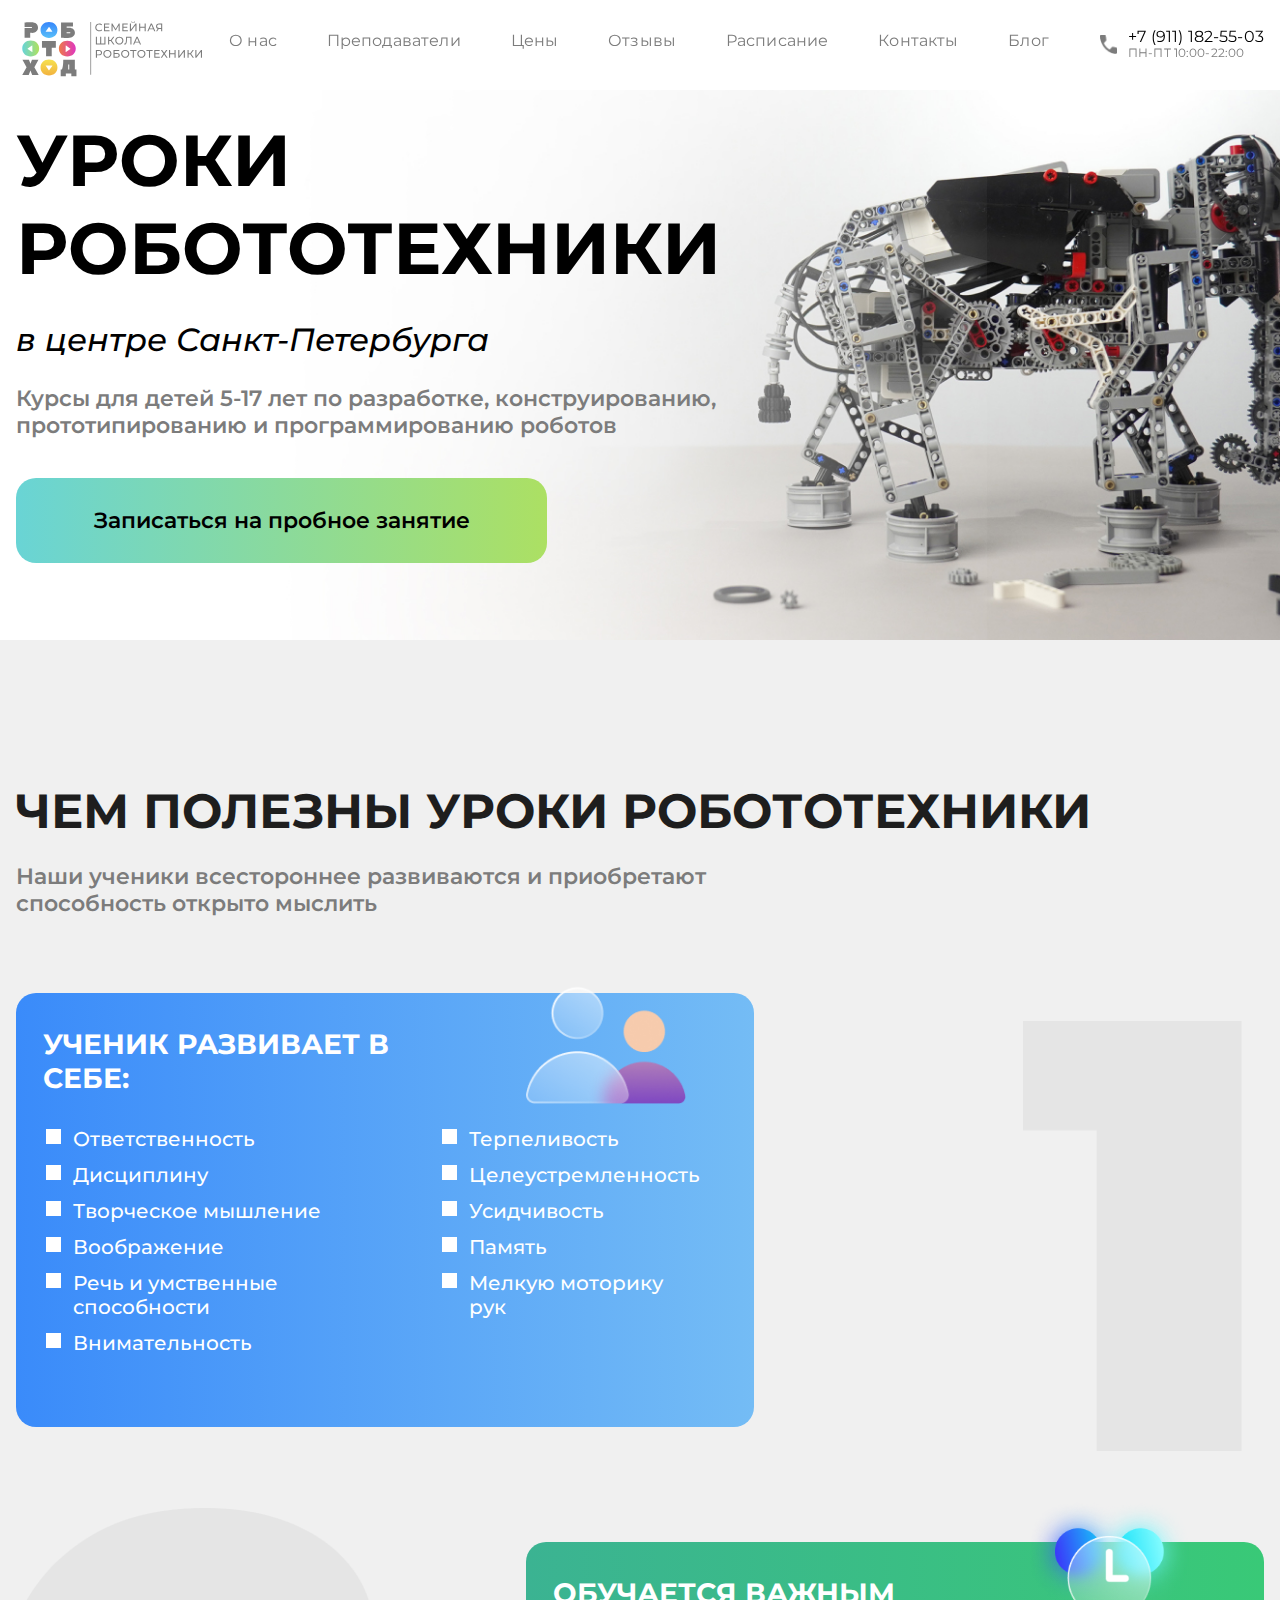
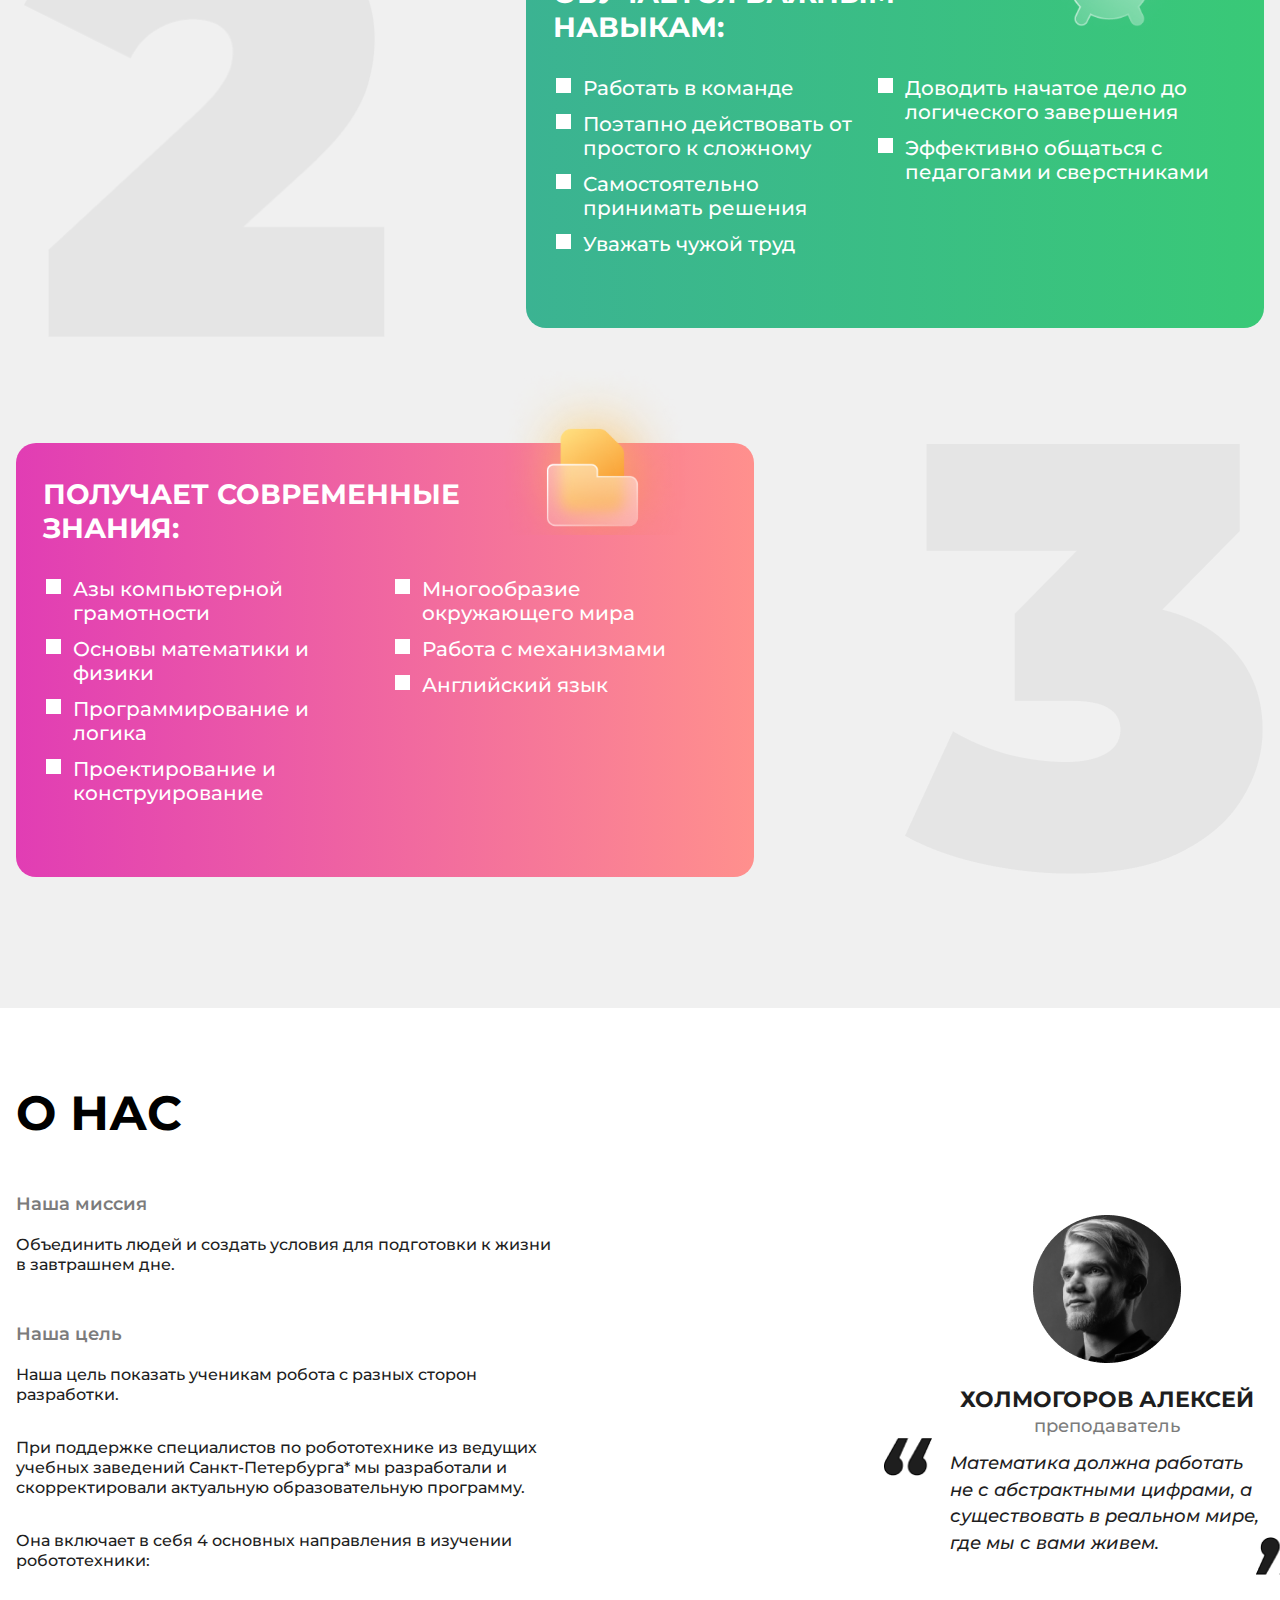
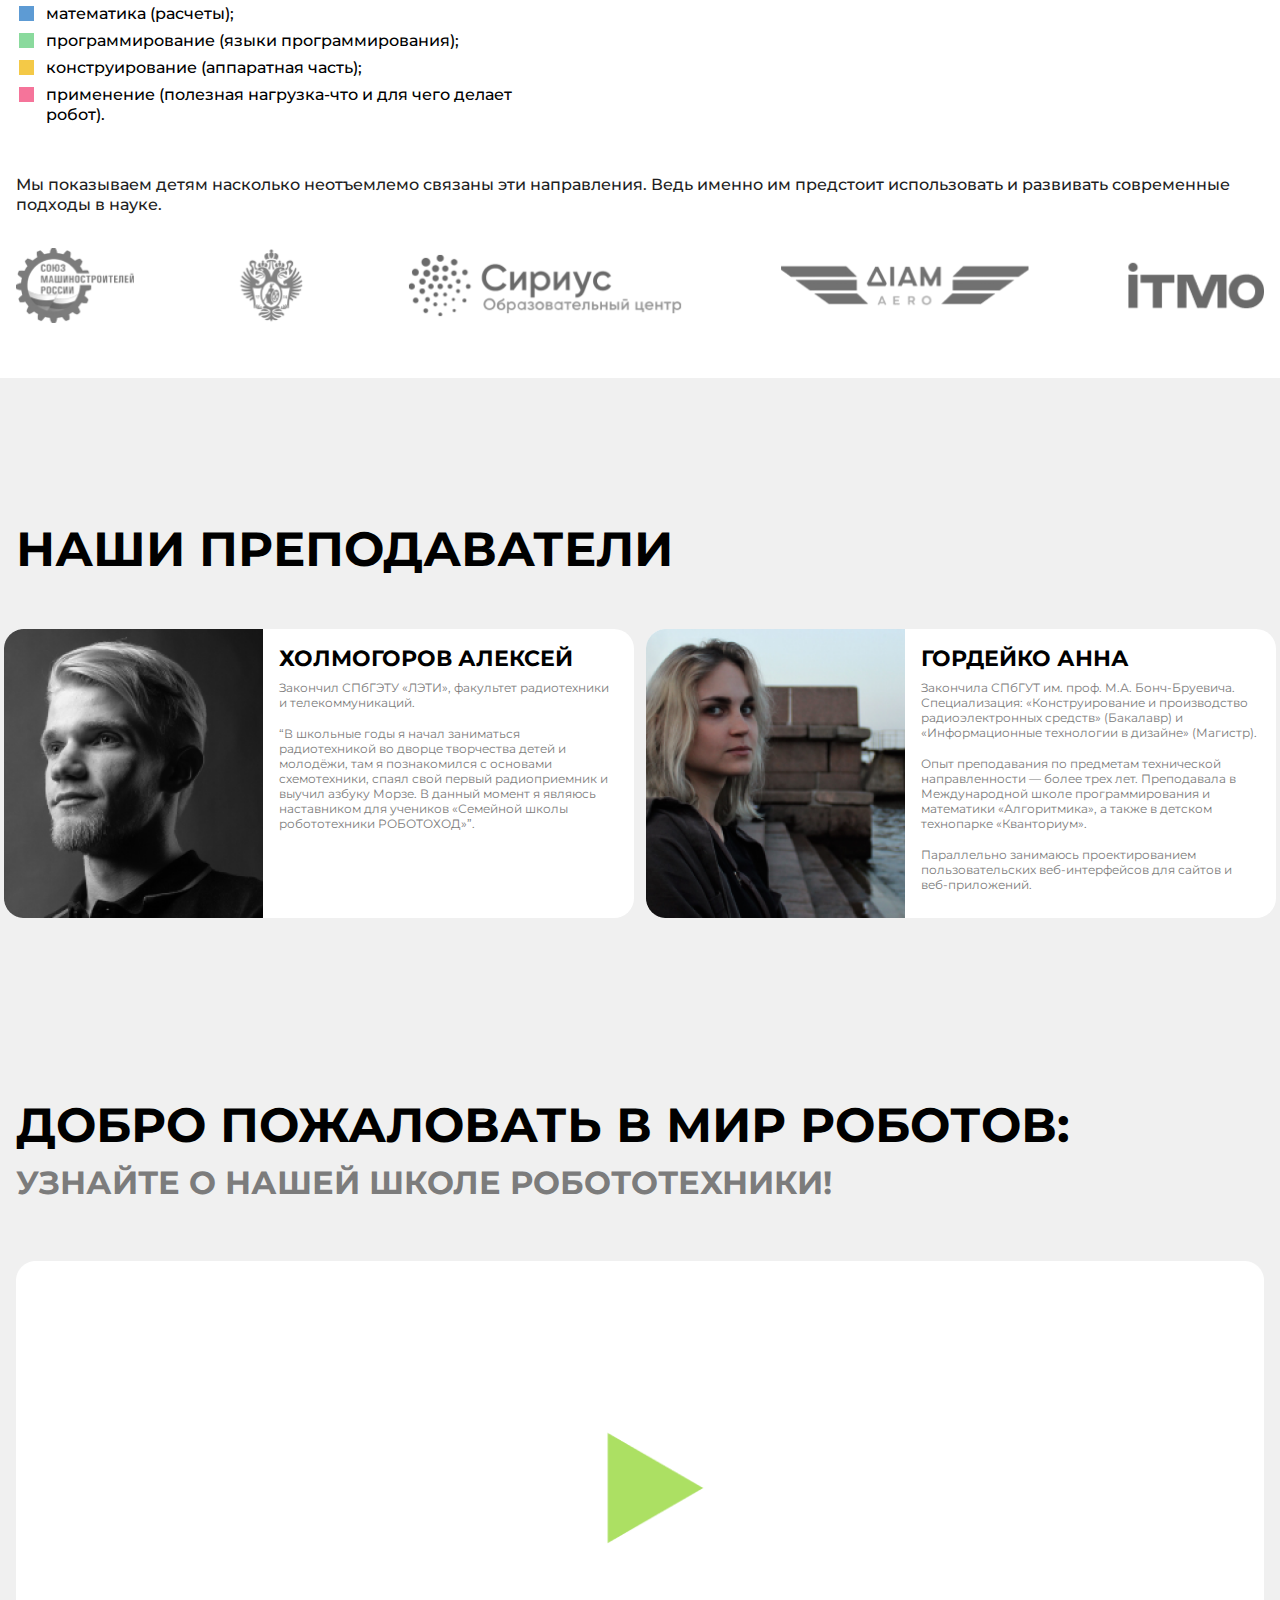
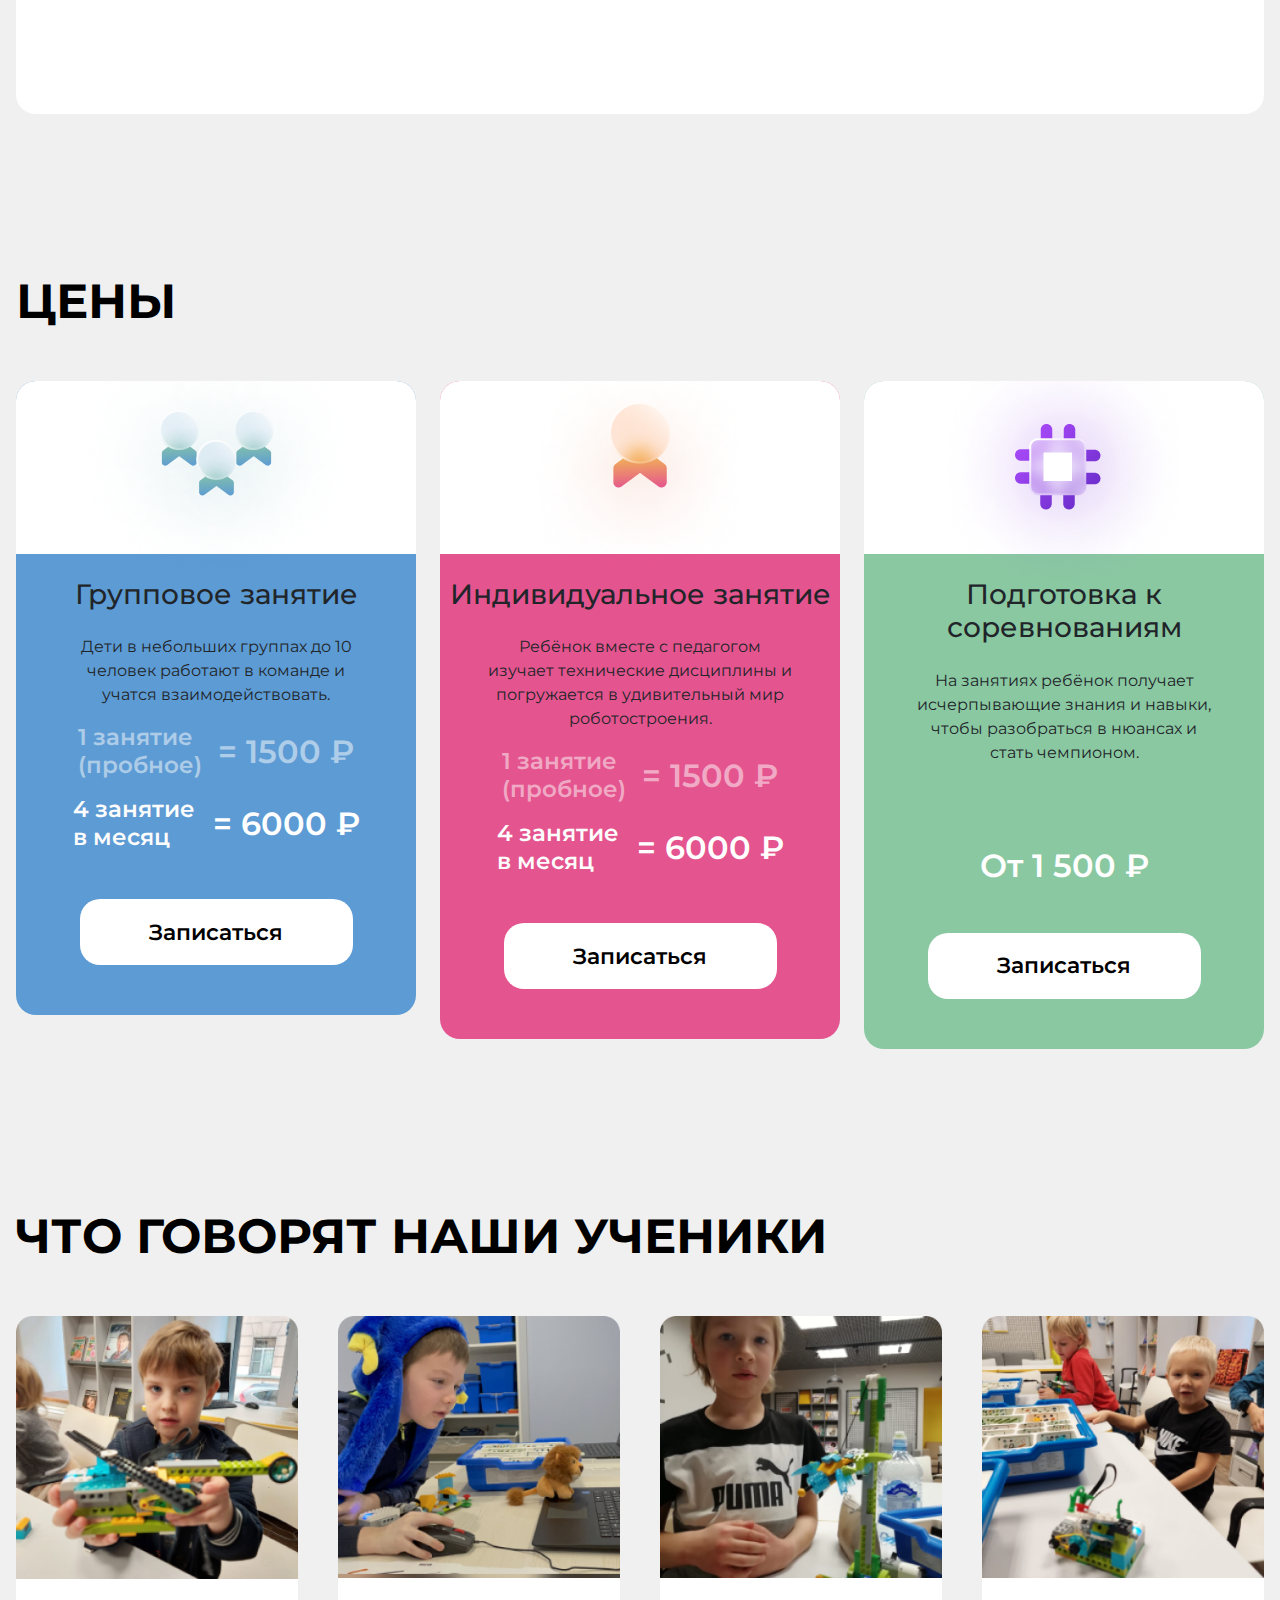
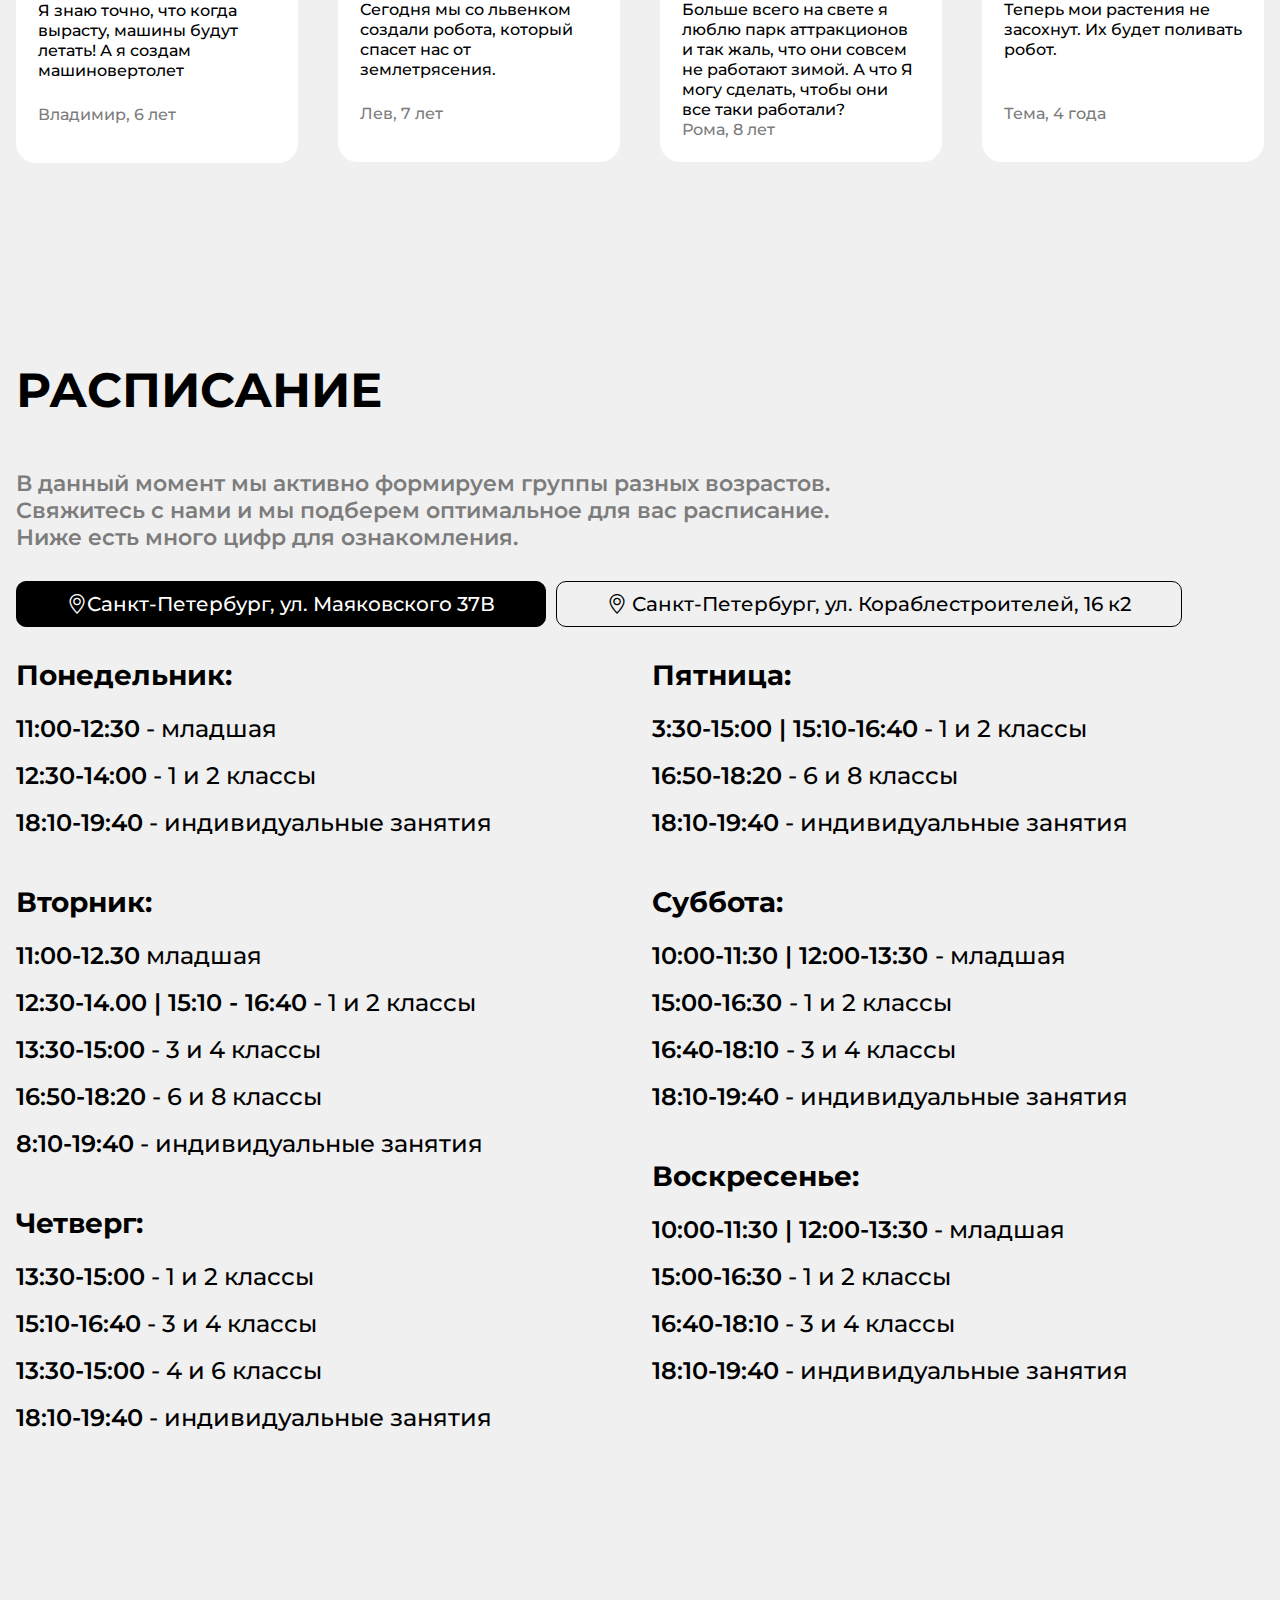
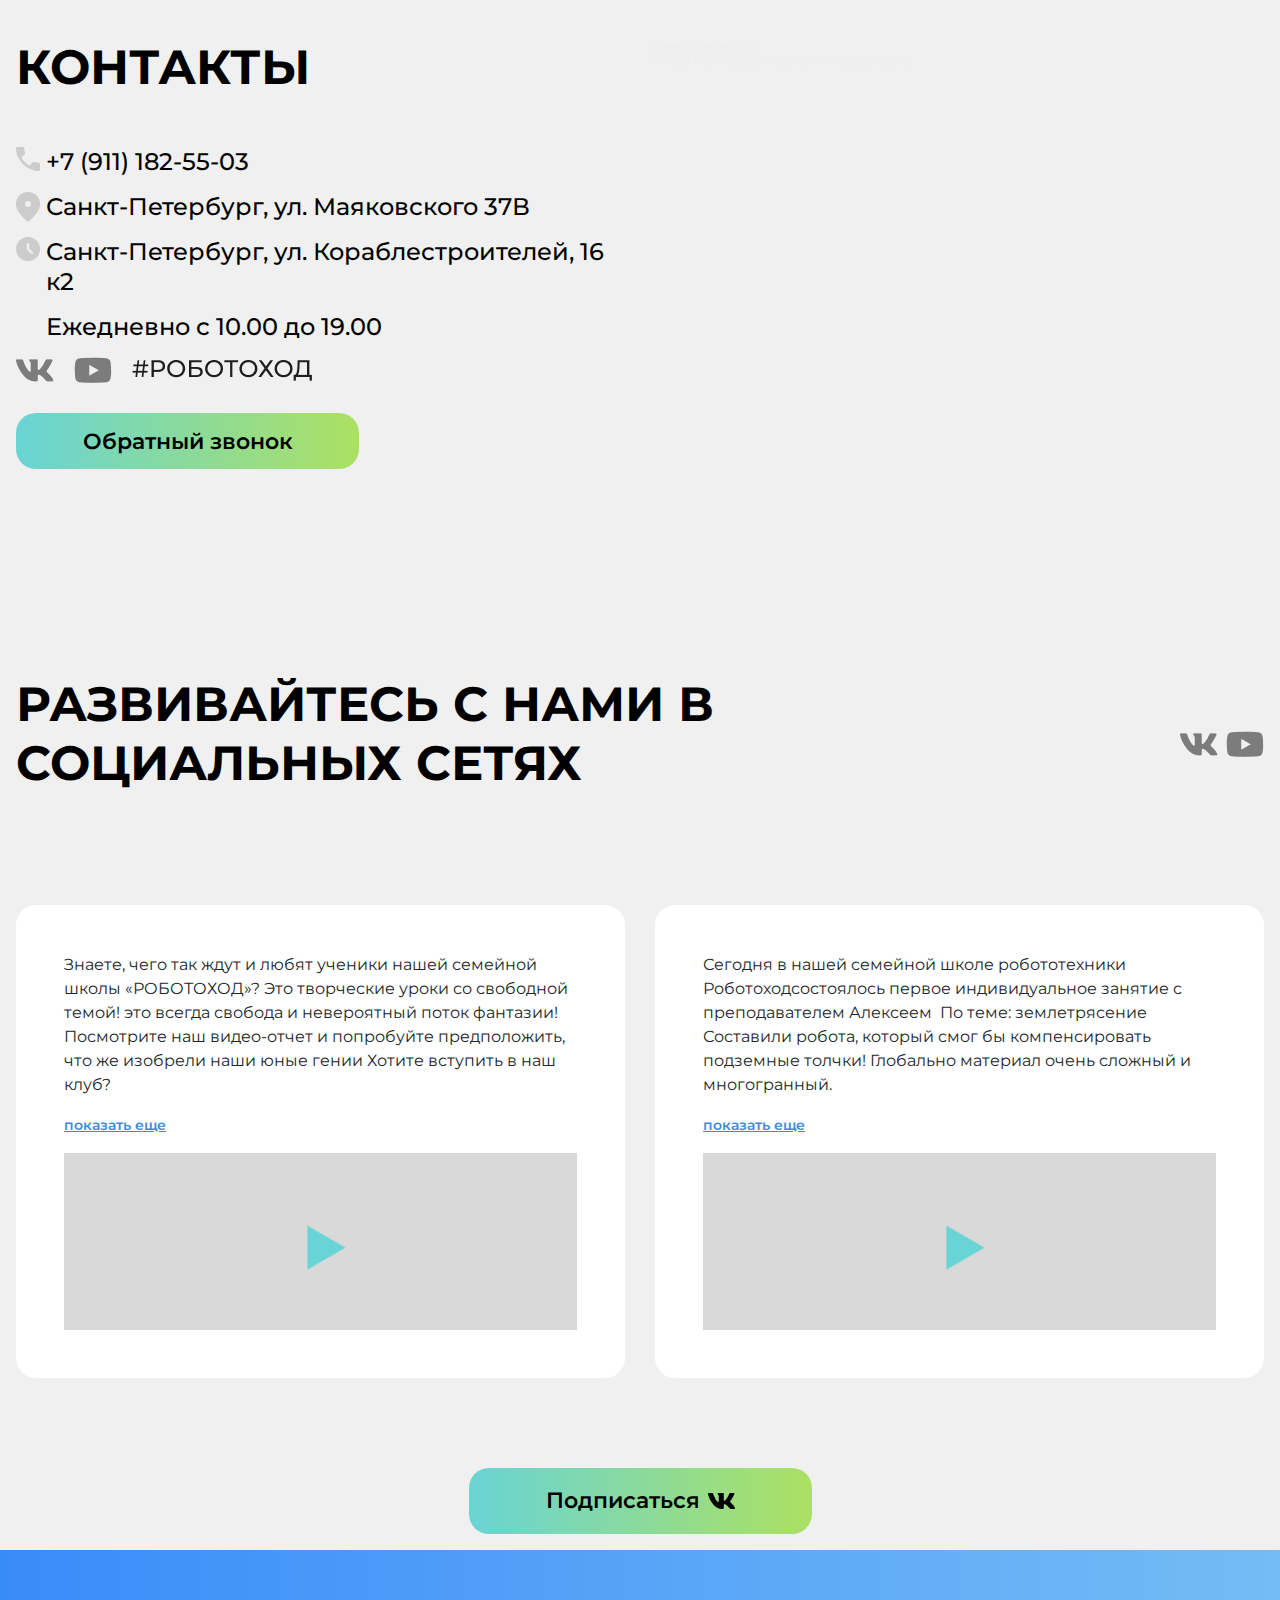
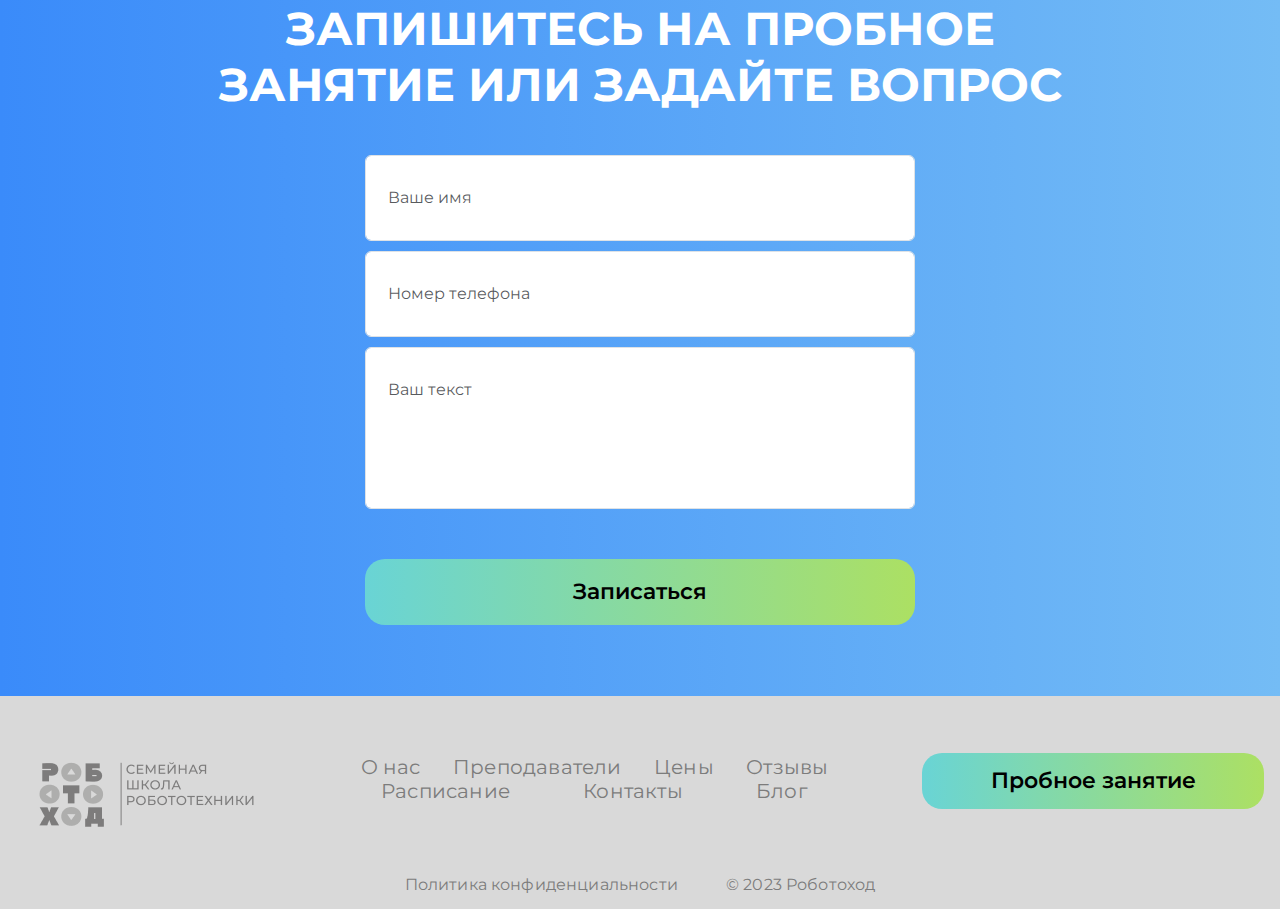
==== index.html @ 743957b8 "123" ====
<!DOCTYPE html>
<html lang="ru">
<head>
    <meta charset="UTF-8">
    <meta http-equiv="X-UA-Compatible" content="IE=edge">
    <meta name="viewport" content="width=device-width, initial-scale=1.0">
    <title>Робоход</title>

    <link rel="preconnect" href="https://fonts.googleapis.com">
    <link rel="preconnect" href="https://fonts.gstatic.com" crossorigin>
    <link href="https://fonts.googleapis.com/css2?family=Montserrat:ital,wght@0,400;0,500;0,600;0,700;1,300;1,500&display=swap" rel="stylesheet">   
    <link rel="stylesheet" href="https://cdn.jsdelivr.net/npm/bootstrap-icons@1.10.3/font/bootstrap-icons.css">
    <link rel="stylesheet"  href="https://cdn.jsdelivr.net/npm/bootstrap@5.3.0-alpha1/dist/css/bootstrap.min.css"/>
    <link rel="stylesheet"  href="https://cdn.jsdelivr.net/npm/swiper@8/swiper-bundle.min.css"/>

    <link rel="stylesheet" href="css/um-icon-style.css">
    <link rel="stylesheet" href="main.css">
</head>
<body>
    
    <header class="header">
        <div class="container d-flex justify-content-between align-items-center">
            <a href="index.html" class="hero__header-logo bg-cirgle">
                <img class="w-100" src="./images/logo-main.svg" alt="">
            </a>
            <div class="menu">
                <button  type="button" class="menu__btn-close" >
                    <i class="icon-close"></i>
                </button>   
                <ul class="menu__list">
                    <li class="menu__item"><a class="menu__link btn-hover" href="#section1">О нас</a></li>
                    <li class="menu__item"><a class="menu__link btn-hover" href="#section2">Преподаватели</a></li>
                    <li class="menu__item"><a class="menu__link btn-hover" href="#section3">Цены</a></li>
                    <li class="menu__item"><a class="menu__link btn-hover" href="#section4">Отзывы</a></li>
                    <li class="menu__item"><a class="menu__link btn-hover" href="#section5">Расписание</a></li>
                    <li class="menu__item"><a class="menu__link btn-hover" href="#section6">Контакты</a></li>
                    <li class="menu__item"><a class="menu__link btn-hover" href="blog.html">Блог</a></li>
                </ul>
                <div class="menu__adrees">
                    <a href="tel:+79111825503">+7 (911) 182-55-03</a>
                    <div>ПН-ПТ 10:00-22:00</div>
                </div>
            </div>
            <button type="button" class="menu-burger color-green d-flex flex-column justify-content-center align-items-center">
                <span></span>
                <span class="my-1"></span>
                <span></span>
            </button>
            <div class="header__adrees">
                <a href="tel:+79111825503">+7 (911) 182-55-03</a>
                <div>ПН-ПТ 10:00-22:00</div>
            </div>
        </div>
    </header>

   <main>
    <section class="hero" >
        <div class="container">
            <h1 class="hero__title">УРОКИ РОБОТОТЕХНИКИ</h1>
            <div class="hero__text-1">в центре Санкт-Петербурга</div>
            <div class="hero__text-2">Курсы для детей 5-17 лет по разработке, конструированию, прототипированию и программированию роботов</div>
            <button type="button" class="hero__btn btn-hover btn-js">Записаться на пробное занятие</button>
        </div>
    </section>
    
    <section class="advantages" >
        <div class="container">
            <h2 class="advantages__title">Чем полезны уроки робототехники</h2>
            <div class="advantages__text">Наши ученики всестороннее развиваются и приобретают способность открыто мыслить</div>

            <div class="advantages__wrapp">

                <div class="advantages__card">
                    <h3 class="advantages__card-title">УЧЕНИК развивает в себе:</h3>
                    <div class="advantages__card-wrap">
                        <ul class="advantages__card-list">
                            <li class="advantages__card-item">Ответственность</li>
                            <li class="advantages__card-item">Дисциплину</li>
                            <li class="advantages__card-item">Творческое мышление</li>
                            <li class="advantages__card-item">Воображение</li>
                            <li class="advantages__card-item">Речь и умственные способности</li>
                            <li class="advantages__card-item">Внимательность</li>
                        </ul>
                        <ul class="advantages__card-wrap-1">        
                            <li class="advantages__card-item">Терпеливость</li>
                            <li class="advantages__card-item">Целеустремленность</li>
                            <li class="advantages__card-item">Усидчивость</li>
                            <li class="advantages__card-item">Память</li>
                            <li class="advantages__card-item">Мелкую моторику рук</li>
                        </ul>
                    </div>
                </div>

                <div class="advantages__card">
                    <h3 class="advantages__card-title">Обучается важным навыкам:</h3>
                    <div class="advantages__card-wrap">
                        <ul class="advantages__card-list number-3">
                            <li class="advantages__card-item">Работать в команде</li>
                            <li class="advantages__card-item">Поэтапно действовать от простого к сложному</li>
                            <li class="advantages__card-item">Самостоятельно принимать решения</li>
                            <li class="advantages__card-item">Уважать чужой труд</li>
                        </ul>    
                        <ul class="advantages__card-wrap-1">
                            <li class="advantages__card-item">Доводить начатое дело до логического завершения</li>
                            <li class="advantages__card-item">Эффективно общаться с педагогами и сверстниками</li>
                        </ul>
                    </div>
                </div>

                <div class="advantages__card">
                    <h3 class="advantages__card-title">Получает современные знания:</h3>
                    <div class="advantages__card-wrap">
                        <ul class="advantages__card-list">
                            <li class="advantages__card-item">Азы компьютерной грамотности</li>
                            <li class="advantages__card-item">Основы математики и физики</li>
                            <li class="advantages__card-item">Программирование и логика</li>
                            <li class="advantages__card-item">Проектирование и конструирование</li>
                        </ul>
                        <ul class="advantages__card-wrap-1">
                            <li class="advantages__card-item">Многообразие окружающего мира</li>
                            <li class="advantages__card-item">Работа с механизмами</li>
                            <li class="advantages__card-item">Английский язык</li>
                        </ul>
                    </div>
                </div>
            </div>
        </div>
    </section>

    <section class="about" id="section1">
        <div class="container">
            <div class="d-lg-flex">
                <div class="about__wrap-1">
                    <h3 class="about__title">О нас</h3>
                    <div class="about__item-title">Наша миссия</div>
                    <div class="about__item-text mb-lg-5">Объединить людей и создать условия для подготовки к жизни в завтрашнем дне.</div>
                    <div class="about__item-title">Наша цель</div>
                    <div class="about__item-text">Наша цель показать ученикам робота с разных сторон разработки.</div>
                    <div class="about__item-text">При поддержке специалистов по робототехнике из ведущих учебных заведений Санкт-Петербурга* мы разработали и скорректировали актуальную образовательную программу.</div>
                    <div class="about__item-text">Она включает в себя 4 основных направления в изучении робототехники:</div>
                    <ul class="about__list">
                        <li class="about__item">математика (расчеты);</li>
                        <li class="about__item">программирование (языки программирования);</li>
                        <li class="about__item">конструирование (аппаратная часть);</li>
                        <li class="about__item">применение (полезная нагрузка-что и для чего делает робот). </li>
                    </ul>
                </div>
                <div  class="about__wrap-2">
                    <div class="about__wrap-2-img">
                        <img src="./images/img-ticher-aleksei.png" alt="">
                    </div>
                    <div class="about__wrap-2-title">Холмогоров Алексей</div>
                    <div class="about__wrap-2-text-1">преподаватель</div>
                    <div class="about__wrap-2-text-2">Математика должна работать не с абстрактными цифрами, а существовать в реальном мире, где мы с вами живем.</div>
                </div>
            </div>
            <div class="about__item-text">
                Мы показываем детям насколько неотъемлемо связаны эти направления. Ведь именно им предстоит использовать и развивать современные подходы в науке.
            </div>
            <div class="about__img"> 
                <picture>
                    <source srcset="./images/logo-dest.png" media="(min-width: 768px)">
                    <img class="" src="./images/logo.png" alt="фото"/>
                </picture>
            </div>
        </div>
    </section>

    <section class="teachers" id="section2">
        <div class="container">
            <h2 class="teachers__title">Наши преподаватели</h2>
            <div class="teachers__wrap row gy-4 justify-content-center justify-content-lg-between">
                <div class="col-lg-6 d-flex teachers__card p-0">
                    <picture>
                        <source srcset="./images/foto-1-dest.png" media="(min-width: 768px)">
                        <img class="" src="./images/foto-1-mob.png" alt="фото"/>
                    </picture>
                    <div class="px-2 pt-2 px-lg-3 pt-lg-3">
                        <h3 class="teachers__card-title mb-2">Холмогоров Алексей</h3>
                        <div class="teachers__card-text">
                            <p>Закончил СПбГЭТУ «ЛЭТИ», факультет радиотехники и телекоммуникаций.</p> 
                            <p>
                                “В школьные годы я начал заниматься радиотехникой во дворце творчества детей и молодёжи, там я познакомился с основами схемотехники, спаял свой первый радиоприемник и выучил азбуку Морзе. В данный момент я являюсь наставником для учеников «Семейной школы робототехники РОБОТОХОД»”.
                            </p>
                        </div>
                    </div>
                </div>
                <div class="col-lg-6 d-flex teachers__card p-0">
                    <picture>
                        <source srcset="./images/foto-2-dest.png" media="(min-width: 768px)">
                        <img class="" src="./images/foto-2-mob.png" alt="фото"/>
                    </picture>
                    <div class="px-2 pt-2 px-lg-3 pt-lg-3">
                        <h3 class="teachers__card-title mb-2">Гордейко Анна</h3>
                        <div class="teachers__card-text">
                            <p>
                                Закончила СПбГУТ им. проф. М.А. Бонч-Бруевича. Специализация: «Конструирование и производство радиоэлектронных средств» (Бакалавр) и «Информационные технологии в дизайне» (Магистр).
                            </p>
                            <p>
                                Опыт преподавания по предметам технической направленности — более трех лет. Преподавала в Международной школе программирования и математики «Алгоритмика», а также в детском технопарке «Кванториум». 
                            </p>

                            <p>
                                Параллельно занимаюсь проектированием пользовательских веб-интерфейсов для сайтов и веб-приложений.
                            </p>
                        </div>
                    </div>
                </div>
            </div>
        </div>
    </section>

    <section class="robots">
        <div class="container">
            <h2 class="">Добро пожаловать в мир роботов:</h2>
            <div class="robots__text">узнайте о нашей школе робототехники!</div>
            <div class="text-center">
                <img src="./images/video.png" alt="">
            </div>
        </div>
    </section>

    <section class="price" id="section3">
        <div class="container">
            <h2>Цены</h2>
            <div class="accordion accordion-flush" id="accordionFlushExample">
                <div class="accordion-item bg-5D9BD4">
                  <h2 class="accordion-header" id="flush-headingOne">
                    <button class="accordion-button collapsed bg-5D9BD4" type="button" data-bs-toggle="collapse" data-bs-target="#flush-collapseOne" aria-expanded="false" aria-controls="flush-collapseOne">
                        Групповое занятие
                    </button>
                  </h2>
                  <div id="flush-collapseOne" class="accordion-collapse collapse" aria-labelledby="flush-headingOne" data-bs-parent="#accordionFlushExample">
                    <div class="accordion-body">
                        <p>Дети в небольших группах до 10 человек работают в команде и учатся взаимодействовать.</p>

                        <div class="d-flex align-items-center justify-content-center opacity-50 mb-3">
                            <div class="price__elem1">1 занятие (пробное)</div>
                            <div class="price__elem2">= 1000 ₽</div>
                        </div>

                        <div class="d-flex align-items-center justify-content-center mb-5">
                            <div class="price__elem1">4 занятие в месяц</div>
                            <div class="price__elem2">= 3000 ₽</div>
                        </div>

                        <div>
                            <button type="button" class="accordion-item__btn btn-js">Записаться</button>
                        </div>
                    </div>
                  </div>
                </div>
                <div class="accordion-item bg-E4548E">
                  <h2 class="accordion-header" id="flush-headingTwo">
                    <button class="accordion-button collapsed bg-E4548E" type="button" data-bs-toggle="collapse" data-bs-target="#flush-collapseTwo" aria-expanded="false" aria-controls="flush-collapseTwo">
                        Индивидуальное занятие
                    </button>
                  </h2>
                  <div id="flush-collapseTwo" class="accordion-collapse collapse" aria-labelledby="flush-headingTwo" data-bs-parent="#accordionFlushExample">
                    <div class="accordion-body">
                        <p>Ребёнок вместе с педагогом изучает технические дисциплины и погружается в удивительный мир роботостроения.</p>

                        <div class="d-flex align-items-center justify-content-center opacity-50 mb-3">
                            <div class="price__elem1">1 занятие (пробное)</div>
                            <div class="price__elem2">= 1500 ₽</div>
                        </div>

                        <div class="d-flex align-items-center justify-content-center mb-5">
                            <div class="price__elem1">4 занятие в месяц</div>
                            <div class="price__elem2">= 6000 ₽</div>
                        </div>

                        <div>
                            <button type="button" class="accordion-item__btn btn-hover btn-js">Записаться</button>
                        </div>
                    </div>
                  </div>
                </div>
                <div class="accordion-item bg-8AC8A2">
                  <h2 class="accordion-header" id="flush-headingThree">
                    <button class="accordion-button collapsed bg-8AC8A2" type="button" data-bs-toggle="collapse" data-bs-target="#flush-collapseThree" aria-expanded="false" aria-controls="flush-collapseThree">
                        Подготовка к соревнованиям
                    </button>
                  </h2>
                  <div id="flush-collapseThree" class="accordion-collapse collapse" aria-labelledby="flush-headingThree" data-bs-parent="#accordionFlushExample">
                    <div class="accordion-body">
                        <p>На занятиях ребёнок получает исчерпывающие знания и навыки, чтобы разобраться в нюансах и стать чемпионом.</p>

                        <div class="d-flex align-items-center justify-content-center mb-5">
                            <div class="price__elem2">От 1 500 ₽</div>
                        </div>

                        <div>
                            <button type="button" class="accordion-item__btn btn-hover btn-js">Записаться</button>
                        </div>
                    </div>
                  </div>
                </div>
            </div>
            <div class="price__accordion-dest row">
                <div class="col-4">
                    <div class="bg-5D9BD4 price__card">
                        <div class="price__card-img">
                            <img src="./images/icon-price-3.png" alt="">
                        </div>
                        <h3 class="text-center mt-4 mb-4">Групповое занятие</h3>
                        <p class="text-center px-5">Дети в небольших группах до 10 человек работают в команде и учатся взаимодействовать.</p>

                        <div class="d-flex align-items-center  justify-content-center opacity-50 mb-3">
                            <div class="price__elem1">1 занятие (пробное)</div>
                            <div class="price__elem2">= 1500 ₽</div>
                        </div>

                        <div class="d-flex align-items-center justify-content-center mb-5">
                            <div class="price__elem1">4 занятие в месяц</div>
                            <div class="price__elem2">= 6000 ₽</div>
                        </div>

                        <div>
                            <button type="button" class="accordion-item__btn btn-hover btn-js">Записаться</button>
                        </div>
                    </div>
                </div>

                <div class="col-4">
                    <div class="bg-E4548E price__card">
                        <div class="price__card-img">
                            <img src="./images/icon-price-1.png" alt="">
                        </div>
                        <h3 class="text-center mt-4 mb-4">Индивидуальное занятие</h3>
                        <p class="text-center px-5">Ребёнок вместе с педагогом изучает технические дисциплины и погружается в удивительный мир роботостроения.</p>

                        <div class="d-flex align-items-center  justify-content-center opacity-50 mb-3">
                            <div class="price__elem1">1 занятие (пробное)</div>
                            <div class="price__elem2">= 1500 ₽</div>
                        </div>

                        <div class="d-flex align-items-center justify-content-center mb-5">
                            <div class="price__elem1">4 занятие в месяц</div>
                            <div class="price__elem2">= 6000 ₽</div>
                        </div>

                        <div>
                            <button type="button" class="accordion-item__btn btn-hover btn-js">Записаться</button>
                        </div>
                    </div>
                </div>

                <div class="col-4">
                    <div class="bg-8AC8A2 price__card">
                        <div class="price__card-img">
                            <img src="./images/icon-price-2.png" alt="">
                        </div>
                        <h3 class="text-center mt-4 mb-4">Подготовка к соревнованиям</h3>
                        <p class="text-center px-5">На занятиях ребёнок получает исчерпывающие знания и навыки, чтобы разобраться в нюансах и стать чемпионом.</p>

                        <div class="d-flex align-items-center justify-content-center mb-5 mt-81">
                            <div class="price__elem2">От 1 500 ₽</div>
                        </div>

                        <div>
                            <button type="button" class="accordion-item__btn btn-hover btn-js">Записаться</button>
                        </div>
                    </div>
                </div>
            </div>
        </div>
    </section>

    <section class="reviews" id="section4">
        <div class="container">
            <h2>Что говорят наши ученики</h2>
            <div class="reviews__slider swiper">
                <div class="swiper-wrapper">

                    <div class="swiper-slide">
                        <div class="reviews__item">
                            <div class="">
                                <div>
                                    <img src="./images/reviews-1.png" alt="">
                                </div>
                                <div class="reviews__item-wrap">
                                    <h3 class="card__text-1 text-start">Я знаю точно, что когда вырасту, машины будут летать! А я создам машиновертолет</h3>
                                    <p class="card__text-2">Владимир, 6 лет</p>
                                </div>
                            </div>
                        </div>
                    </div>

                    <div class="swiper-slide">
                        <div class="reviews__item">
                            <div class="">
                                <div>
                                    <img src="./images/reviews-2.png" alt="">
                                </div>
                                <div class="reviews__item-wrap">
                                    <h3 class="card__text-1 text-start">Сегодня мы со львенком создали робота, который спасет нас от землетрясения.</h3>
                                    <p class="card__text-2">Лев, 7 лет</p>
                                </div>
                            </div>
                        </div>
                    </div>
                    <div class="swiper-slide">
                        <div class="reviews__item">
                            <div class="">
                                <div>
                                    <img src="./images/reviews-3.png" alt="">
                                </div>
                                <div class="reviews__item-wrap">
                                    <h3 class="card__text-1 text-start">Больше всего на свете я люблю парк аттракционов и так жаль, что они совсем не работают зимой. А что Я могу сделать, чтобы они все таки работали?</h3>
                                    <p class="card__text-2">Рома, 8 лет</p>
                                </div>
                            </div>
                        </div>
                    </div>
                    <div class="swiper-slide">
                        <div class="reviews__item">
                            <div class="">
                                <div>
                                    <img src="./images/reviews-4.png" alt="">
                                </div>
                                <div class="reviews__item-wrap">
                                    <h3 class="card__text-1 text-start">Теперь мои растения не засохнут. Их будет поливать робот.</h3>
                                    <p class="card__text-2">Тема, 4 года</p>
                                </div>
                            </div>
                        </div>
                    </div>

                </div>
                <div class="swiper-pagination advantages__pagination"></div>
            </div>
        </div>
    </section>

    <section class="schedule" id="section5">
        <div class="container">

            <h2>Расписание</h2>
            <p class="schedule__text">В данный момент мы активно формируем группы разных возрастов. Свяжитесь с нами и мы подберем оптимальное для вас расписание. Ниже есть много цифр для ознакомления.</p>

            <div class="mb-3 schedule__btn-wrapper">
                <button class="schedule__btn schedule__btn-1 schedule__btn--active"> <i class="bi bi-geo-alt"></i>Санкт-Петербург, ул. Маяковского 37В</button>
                <button class="schedule__btn schedule__btn-2 "> <i class="bi bi-geo-alt"></i> Санкт-Петербург, ул. Кораблестроителей, 16 к2</button>
            </div>

            <div class="row schedule__block schedule__block-1">
                <div class="col-md-6">
                    <ul class="schedule__list mb-md-5">
                        <li class="schedule__item-title">Понедельник:</li>
                        <li class="schedule__item-text"><span>11:00-12:30</span> - младшая </li>
                        <li class="schedule__item-text"><span>12:30-14:00</span> - 1 и 2 классы </li>
                        <li class="schedule__item-text"><span>18:10-19:40</span> - индивидуальные занятия </li>
                    </ul>
                    <ul class="schedule__list  mb-md-5">
                        <li class="schedule__item-title">Вторник:</li>
                        <li class="schedule__item-text"><span>11:00-12.30</span> младшая</li>
                        <li class="schedule__item-text"><span>12:30-14.00 | 15:10 - 16:40</span> - 1 и 2 классы</li>
                        <li class="schedule__item-text"><span>13:30-15:00</span> - 3 и 4 классы</li>
                        <li class="schedule__item-text"><span>16:50-18:20</span> - 6 и 8 классы</li>
                        <li class="schedule__item-text"><span>8:10-19:40</span> - индивидуальные занятия</li>
                    </ul>
                    <ul class="schedule__list  mb-md-5">
                        <li class="schedule__item-title">Четверг:</li>
                        <li class="schedule__item-text"><span>13:30-15:00</span> - 1 и 2 классы</li>
                        <li class="schedule__item-text"><span>15:10-16:40</span> - 3 и 4 классы</li>
                        <li class="schedule__item-text"><span>13:30-15:00</span> - 4 и 6 классы</li>
                        <li class="schedule__item-text"><span>18:10-19:40</span> - индивидуальные занятия</li>
                    </ul>
                </div>
                <div class="col-md-6">
                    <ul class="schedule__list mb-md-5">
                        <li class="schedule__item-title">Пятница:</li>
                        <li class="schedule__item-text"><span>3:30-15:00 | 15:10-16:40</span> - 1 и 2 классы </li>
                        <li class="schedule__item-text"><span>16:50-18:20</span> - 6 и 8 классы </li>
                        <li class="schedule__item-text"><span>18:10-19:40</span> - индивидуальные занятия </li>
                    </ul>
                    <ul class="schedule__list  mb-md-5">
                        <li class="schedule__item-title">Суббота:</li>
                        <li class="schedule__item-text"><span>10:00-11:30 | 12:00-13:30 </span> - младшая</li>
                        <li class="schedule__item-text"><span>15:00-16:30 </span>  - 1 и 2 классы</li>
                        <li class="schedule__item-text"><span>16:40-18:10  </span>  - 3 и 4 классы</li>
                        <li class="schedule__item-text"><span>18:10-19:40</span>  - индивидуальные занятия</li>
                    </ul>
                    <ul class="schedule__list  mb-md-5">
                        <li class="schedule__item-title">Воскресенье:</li>
                        <li class="schedule__item-text"><span>10:00-11:30 | 12:00-13:30</span> - младшая</li>
                        <li class="schedule__item-text"><span>15:00-16:30</span> - 1 и 2 классы</li>
                        <li class="schedule__item-text"><span>16:40-18:10</span> - 3 и 4 классы</li>
                        <li class="schedule__item-text"><span>18:10-19:40</span> - индивидуальные занятия</li>
                    </ul>
                </div>
            </div>

            <div class="row schedule__block schedule__block-2 d-none">
                <div class="col-md-6">
                    <ul class="schedule__list mb-md-5">
                        <li class="schedule__item-title">Понедельник:</li>
                        <li class="schedule__item-text"><span>12:10-13:40 | 13:50-15:20 </span> - 1 и 2 классы </li>
                        <li class="schedule__item-text"><span>15:30-17:00 </span>- 3 и 4 классы </li>
                        <li class="schedule__item-text"><span>18:10-19:40 </span> - индивидуальные занятия </li>
                    </ul>
                    <ul class="schedule__list  mb-md-5">
                        <li class="schedule__item-title">Вторник:</li>
                        <li class="schedule__item-text"><span>12:10-13:40 | 13:50-15:20 </span> - 1 и 2 классы</li>
                        <li class="schedule__item-text"><span>18:00-19:30</span> - 1 и 2 классы</li>
                        <li class="schedule__item-text"><span>15:30-17:00 | 19:40-21:10 </span> - 3 и 4 классы</li>
                        <li class="schedule__item-text"><span>18:10-19:40 </span> - индивидуальные занятия</li>
                    </ul>
                    <ul class="schedule__list  mb-md-5">
                        <li class="schedule__item-title">Среда:</li>
                        <li class="schedule__item-text"><span>15:00-16:30 | 18:00-19:30</span> - 1 и 2 классы</li>
                        <li class="schedule__item-text"><span>15:00-16:30 | 19:40-21:10 </span> - 3 и 4 классы</li>
                        <li class="schedule__item-text"><span>15:00-16:30</span> - 6 и 8 классы</li>
                        <li class="schedule__item-text"><span>18:10-19:40</span> - индивидуальные занятия</li>
                    </ul>
                    <ul class="schedule__list  mb-md-5">
                        <li class="schedule__item-title">Четверг:</li>
                        <li class="schedule__item-text"><span>15:00-16:30</span> - 1 и 2 классы</li>
                        <li class="schedule__item-text"><span>15:00-16:30</span> - 3 и 4 классы</li>
                        <li class="schedule__item-text"><span>15:00-16:30</span> - 6 и 8 классы</li>
                        <li class="schedule__item-text"><span>18:10-19:40</span> - индивидуальные занятия</li>
                    </ul>
                </div>
                <div class="col-md-6">
                    <ul class="schedule__list mb-md-5">
                        <li class="schedule__item-title">Пятница:</li>
                        <li class="schedule__item-text"><span>17:00-18:00</span>  - младшая/новички</li>
                        <li class="schedule__item-text"><span>15:00-16:30</span> - 1 и 2 классы</li>
                        <li class="schedule__item-text"><span>15:00-16:30 </span> - 3 и 4 классы </li>
                        <li class="schedule__item-text"><span>15:00-16:30 </span> - 6 и 8 классы  </li>
                        <li class="schedule__item-text"><span>18:10-19:40 </span>  - индивидуальные занятия  </li>
                    </ul>
                    <ul class="schedule__list  mb-md-5">
                        <li class="schedule__item-title">Суббота:</li>
                        <li class="schedule__item-text"><span>10:00-11:30 | 12:00-13:30</span> - младшая</li>
                        <li class="schedule__item-text"><span>14:00-15:30</span> - младшая</li>
                        <li class="schedule__item-text"><span>14:00-15:30</span> - 1 и 2 классы</li>
                        <li class="schedule__item-text"><span>16:30-18:00</span> - 3 и 4 классы</li>
                        <li class="schedule__item-text"><span>18:10-19:40</span>  - индивидуальные занятия</li>
                        <li class="schedule__item-text" style="color: #E4548E"><span style="color: #E4548E">16:30-18:00</span> - мастер класс (бесплатный)</li>
                    </ul>
                    <ul class="schedule__list  mb-md-5">
                        <li class="schedule__item-title">Воскресенье:</li>
                        <li class="schedule__item-text"><span>10:00-11:30 | 12:00-13:30</span> - младшая</li>
                        <li class="schedule__item-text"><span>14:00-15:30</span> - 1 и 2 классы</li>
                        <li class="schedule__item-text"><span>16:30-18:00</span> - 3 и 4 классы</li>
                        <li class="schedule__item-text"><span>18:10-19:40</span> - индивидуальные занятия</li>
                    </ul>
                </div>
            </div>

        </div>
    </section>
    
    <section class="contact" id="section6">
        <div class="container">
            <div class="row">
                <div class="col-md-6">
                    <h2>Контакты</h2>
                    <ul class="contact__list-1">
                        <li>
                            <a href="tel:+79111825503">+7 (911) 182-55-03</a>
                        </li>
                        <li>
                            <span>Санкт-Петербург, ул. Маяковского 37В</span>
                        </li>
                        <li>
                            <span>Санкт-Петербург, ул. Кораблестроителей, 16 к2</span>
                        </li>
                        <li>
                            <span>Ежедневно с 10.00 до 19.00</span>
                        </li>
                    </ul>
                    <ul class="contact__list-2">
                        <li>
                            <a href="https://vk.com/robotohod">
                                <img src="./images/vk.png" alt="">
                            </a>
                        </li>
                        <li>
                            <a href="https://www.youtube.com/watch?v=D5Mx4vKE12M&ab_channel=%D0%A1%D0%B5%D0%BC%D0%B5%D0%B9%D0%BD%D0%B0%D1%8F%D0%A8%D0%BA%D0%BE%D0%BB%D0%B0%D0%A0%D0%BE%D0%B1%D0%BE%D1%82%D0%BE%D1%82%D0%B5%D1%85%D0%BD%D0%B8%D0%BA%D0%B8">
                                <img src="./images/youtube.png" alt="">
                                
                            </a>
                        </li>
                        <li>
                            <a href="https://robotohod.com/">   
                                <img src="./images/robo.png" alt="">

                            </a>
                        </li>
                    </ul>
                    <div class="text-center mb-5">
                        <button type="button" class="contact__btn btn-hover btn-hover btn-js">Обратный звонок</button>
                    </div>
                </div>
                <div class="col-md-6">
                    <div style="position:relative;overflow:hidden;"><a href="https://yandex.ru/maps/2/saint-petersburg/?utm_medium=mapframe&utm_source=maps" style="color:#eee;font-size:12px;position:absolute;top:0px;">Санкт‑Петербург</a><a href="https://yandex.ru/maps/2/saint-petersburg/house/ulitsa_mayakovskogo_37v/Z0kYdQJmTUUHQFtjfXV1cHtqbQ==/?ll=30.356400%2C59.941799&utm_medium=mapframe&utm_source=maps&z=17" style="color:#eee;font-size:12px;position:absolute;top:14px;">Улица Маяковского, 37В — Яндекс Карты</a><iframe src="https://yandex.ru/map-widget/v1/?ll=30.356400%2C59.941799&mode=search&ol=geo&ouri=ymapsbm1%3A%2F%2Fgeo%3Fdata%3DCgoxNjIyNDc1MTI5ElTQoNC-0YHRgdC40Y8sINCh0LDQvdC60YIt0J_QtdGC0LXRgNCx0YPRgNCzLCDRg9C70LjRhtCwINCc0LDRj9C60L7QstGB0LrQvtCz0L4sIDM30JIiCg3m2fJBFWjEb0I%2C&z=17" width="100%" height="400" frameborder="1" allowfullscreen="true" style="position:relative;"></iframe></div>
                </div>
            </div>
        </div>
    </section> 
    
    <section class="social" >
        <div class="container">
            <div class="social__header">
                <h2>Развивайтесь с нами в социальных сетях</h2>
                <ul class="social__list">
                    <li class="me-2">
                        <a href="https://vk.com/robotohod">
                            <img src="./images/vk.png" alt="">
                        </a>
                    </li>
                    <li>
                        <a href="https://www.youtube.com/watch?v=D5Mx4vKE12M&ab_channel=%D0%A1%D0%B5%D0%BC%D0%B5%D0%B9%D0%BD%D0%B0%D1%8F%D0%A8%D0%BA%D0%BE%D0%BB%D0%B0%D0%A0%D0%BE%D0%B1%D0%BE%D1%82%D0%BE%D1%82%D0%B5%D1%85%D0%BD%D0%B8%D0%BA%D0%B8">
                            <img src="./images/youtube.png" alt="">
                            
                        </a>
                    </li>
                </ul>
            </div>
            <div class="social__slider swiper">
                <div class="swiper-wrapper">

                    <div class="swiper-slide">
                        <div class="social__item p-3 p-md-5 bg-white">
                            <p>Знаете, чего так ждут и любят ученики нашей семейной школы «РОБОТОХОД»? Это творческие уроки со свободной темой! это всегда свобода и невероятный поток фантазии! Посмотрите наш видео-отчет и попробуйте предположить, что же изобрели наши юные гении Хотите вступить в наш клуб?</p>
                            <div class="mb-3">
                                <a href="#" >показать еще</a>
                            </div>
                            <div>
                                <img src="./images/play.png" alt="">
                            </div>
                        </div>
                    </div>

                    <div class="swiper-slide">
                        <div class="social__item p-3 p-md-5 bg-white">
                            <p>Сегодня в нашей семейной школе робототехники Роботоходсостоялось первое индивидуальное занятие с преподавателем Алексеем ‍ По теме: землетрясение Составили робота, который смог бы компенсировать подземные толчки! Глобально материал очень сложный и многогранный.</p>
                            <div class="mb-3">
                                <a href="#" >показать еще</a>
                            </div>
                            <div>
                                <img src="./images/play.png" alt="">
                            </div>
                        </div>
                    </div>



                </div>
                <div class="swiper-pagination advantages__pagination"></div>
            </div>
            <div>
                <a href="https://vk.com/robotohod" class="social__btn btn-hover">Подписаться<img class="ms-2" src="./images/vk-black.png" alt=""></a>
            </div>
        </div>
    </section>

    <!-- <section class="buy">
        
        <div class="container">
            <h2>покупка образовательных наборов</h2>
            <div class="buy__slider swiper">
                <div class="swiper-wrapper">

                    <div class="swiper-slide">
                        
                            <div class="bg-5D9BD4 price__card">
                                <div class="price__card-img h-215 bg-white text-center pt-2">
                                    <img src="./images/buy-1.png" alt="">
                                </div>
                                
                                <h3 class="text-center mt-4 mb-4">Lego WeDo</h3>
                                <p class="text-center px-5">для юных гениев, которым важно познание Мира через пальчики. Яркое, интересное, поддерживающее импровизации ребенка.</p>
            
                                <div class="d-flex align-items-center justify-content-center mb-5 mt-36">
                                    <div class="price__elem2">Цена по запросу</div>
                                </div>
            
                                <div>
                                    <button type="button" class="btn-white btn-hover">Купить</button>
                                </div>
                            </div>
                        
                    </div>

                    <div class="swiper-slide">
                        <div class="bg-E4548E price__card">
                            <div class="price__card-img h-215 bg-white  text-center pt-2">
                                <img src="./images/buy-2.png" alt="">
                            </div>
                            <h3 class="text-center mt-4 mb-4">Lego Mindstorms Education</h3>
                            <p class="text-center px-5">для школьников, которым важно движение, открытие секретов науки через создание программирование робота. Школьник с нами начинает мыслить творчески.</p>
        
                            <div class="d-flex align-items-center justify-content-center mb-5">
                                <div class="price__elem2">Цена по запросу</div>
                            </div>
        
                            <div>
                                <button type="button" class="btn-white btn-hover">Купить</button>
                            </div>
                        </div>
                    </div>
                    <div class="swiper-slide">
                        <div class="bg-8AC8A2 price__card ">
                            <div class="price__card-img h-215 bg-white  text-center pt-2">
                                <img src="./images/buy-3.png" alt="">
                            </div>
                            <h3 class="text-center mt-4 mb-4">Технолидер-1</h3>
                            <p class="text-center px-5">для гениев, которым нужен индивидуальный подход.</p>
        
                            <div class="d-flex align-items-center justify-content-center mb-5 mt-54 mt-75 ">
                                <div class="price__elem2">Цена по запросу</div>
                            </div>
        
                            <div>
                                <button type="button" class="btn-white btn-hover">Купить</button>
                            </div>
                        </div>
                    </div>



                </div>
                <div class="swiper-pagination advantages__pagination"></div>
            </div>

        </div>
    </section> -->
    <section class="free-feedback" >
        <div class="container">
            <h2>Запишитесь на пробное занятие или задайте вопрос</h2>
            <form action="#" class="free-feedback__form">
                <div>
                    <input type="text" class="form-control" placeholder="Ваше имя">
                </div>
                <div>
                    <input type="text" class="form-control" placeholder="Номер телефона">
                </div>
                <div>
                    <textarea name="" id="" class="form-control form-control-ta" placeholder="Ваш текст"></textarea>
                </div>
                <button class="social__btn btn-hover">Записаться</button>
            </form>
        </div>
    </section>
</main>

    <div id="myModal" class="modal fade z999" tabindex="-1" aria-labelledby="myModalLabel" aria-hidden="true" style="display: none;">
        <div class="modal-dialog modal-fullscreen">
            <div class="modal-content modal-fb ">
                <div class="p-2 mw-50">
                    <h3>ЗАПИСЬ НА Пробный УРОК</h3>
                    <form action="">
                        <!-- Basic Input -->
                        <select class="form-select" aria-label="Пример выбора по умолчанию">
                            <option selected>Выбрать адрес</option>
                            <option value="1">Санкт-Петербург, ул. Маяковского 37В</option>
                            <option value="2">Санкт-Петербург, ул Кораблестроителей 16,к2</option>
                        </select>
                        <div>
                            <input type="text" class="form-control" placeholder="Ваше имя">
                        </div>
                        <div>
                            <input type="text" class="form-control" placeholder="Номер телефона">
                        </div>
                        <div class="d-flex flex-column">
                            <button type="button" class="btn btn-primary mb-2" data-bs-toggle="modal" data-bs-dismiss="modal" data-bs-target="#myModal-2" >Отправить заявку</button>
                            <button type="button" class="btn btn-light" data-bs-dismiss="modal">Отмена</button>
                        </div>
                    </form>
                </div>



            </div><!-- /.modal-content -->
        </div><!-- /.modal-dialog -->
    </div><!-- /.modal -->

    <div id="myModal-2" class="modal fade z999" tabindex="-1" aria-labelledby="myModalLabel" aria-hidden="true" style="display: none;">
        <div class="modal-dialog modal-dialog-centered ">
            <div class="modal-content modal-fb ">
                <div class="w-100 p-2 d-flex justify-content-end">
                    <button type="button" class="btn-close bg-white" data-bs-dismiss="modal" aria-label="Close"></button>
                </div>
                <div class="text-white h1 p-5 text-center">
                    Спасибо заявка отправлена
                </div>
            </div><!-- /.modal-content -->
        </div><!-- /.modal-dialog -->
    </div><!-- /.modal -->


    <div class="btn-up btn-up_hide"></div>
    <footer class="footer">
        <div class="container">
            <div class="d-md-flex justify-content-between align-items-center">
                <div class="text-center">
                    <a href="index.html">

                        <img src="./images/logo-footer.png" alt="">
                    </a>
                </div>
                <ul class="footer__list">
                    <li class="footer__item"><a class="footer__link" href="#section1">О нас</a></li>
                    <li class="footer__item"><a class="footer__link" href="#section2">Преподаватели</a></li>
                    <li class="footer__item"><a class="footer__link" href="#section3">Цены</a></li>
                    <li class="footer__item"><a class="footer__link" href="#section4">Отзывы</a></li>
                    <li class="footer__item"><a class="footer__link" href="#section5">Расписание</a></li>
                    <li class="footer__item"><a class="footer__link" href="#section6">Контакты</a></li>
                    <li class="footer__item"><a class="footer__link" href="blog.html">Блог</a></li>
                </ul>
                <div class="mb-57">
                    <button class="btn-hover btn-js">Пробное занятие</button>
                </div>
            </div>
            <ul class="footer__list-2 d-md-flex justify-content-center">
                <li class="footer__item-2 me-md-5">
                    <a href="polytica.html">Политика конфиденциальности</a>
                </li>
                <li class="footer__item-2">
                    © 2023 Роботоход
                </li>
            </ul>
        </div>
    </footer>
    
    <script src="https://cdn.jsdelivr.net/npm/bootstrap@5.3.0-alpha1/dist/js/bootstrap.bundle.min.js"></script>
    <script src="https://cdn.jsdelivr.net/npm/swiper@8/swiper-bundle.min.js"></script>
    <script src="js/app.js"></script>
    <script>
        const btnUp = {
          el: document.querySelector('.btn-up'),
          show() {
            // удалим у кнопки класс btn-up_hide
            this.el.classList.remove('btn-up_hide');
          },
          hide() {
            // добавим к кнопке класс btn-up_hide
            this.el.classList.add('btn-up_hide');
          },
          addEventListener() {
            // при прокрутке содержимого страницы
            window.addEventListener('scroll', () => {
              // определяем величину прокрутки
              const scrollY = window.scrollY || document.documentElement.scrollTop;
              // если страница прокручена больше чем на 400px, то делаем кнопку видимой, иначе скрываем
              scrollY > 400 ? this.show() : this.hide();
            });
            // при нажатии на кнопку .btn-up
            document.querySelector('.btn-up').onclick = () => {
              // переместим в начало страницы
              window.scrollTo({
                top: 0,
                left: 0,
                behavior: 'smooth'
              });
            }
          }
        }
        btnUp.addEventListener();
      </script>

</body>
</html>
---- css/um-icon-style.css ----
@font-face {
  font-family: 'icomoon';
  src:  url('../fonts/icomoon.eot?404ukh');
  src:  url('../fonts/icomoon.woff?404ukh') format('woff');
  font-weight: normal;
  font-style: normal;
  font-display: block;
}

[class^="icon-"], [class*=" icon-"] {
  /* use !important to prevent issues with browser extensions that change fonts */
  font-family: 'icomoon' !important;
  speak: never;
  font-style: normal;
  font-weight: normal;
  font-variant: normal;
  text-transform: none;
  line-height: 1;

  /* Better Font Rendering =========== */
  -webkit-font-smoothing: antialiased;
  -moz-osx-font-smoothing: grayscale;
}

.icon-viber:before {
  content: "\e900";
}
.icon-watsapp:before {
  content: "\e901";
}
.icon-call:before {
  content: "\e902";
}
.icon-telegram:before {
  content: "\ea95";
}
.icon-close:before {
  content: "\e903";
}
---- main.css ----
/*! normalize.css v8.0.1 | MIT License | github.com/necolas/normalize.css */
/* Document
   ========================================================================== */
/**
 * 1. Correct the line height in all browsers.
 * 2. Prevent adjustments of font size after orientation changes in iOS.
 */
html {
  line-height: 1.15; /* 1 */
  -webkit-text-size-adjust: 100%; /* 2 */
}

/* Sections
   ========================================================================== */
/**
 * Remove the margin in all browsers.
 */
body {
  margin: 0;
}

/**
 * Render the `main` element consistently in IE.
 */
main {
  display: block;
}

/**
 * Correct the font size and margin on `h1` elements within `section` and
 * `article` contexts in Chrome, Firefox, and Safari.
 */
h1 {
  font-size: 2em;
  margin: 0.67em 0;
}

/* Grouping content
   ========================================================================== */
/**
 * 1. Add the correct box sizing in Firefox.
 * 2. Show the overflow in Edge and IE.
 */
hr {
  box-sizing: content-box; /* 1 */
  height: 0; /* 1 */
  overflow: visible; /* 2 */
}

/**
 * 1. Correct the inheritance and scaling of font size in all browsers.
 * 2. Correct the odd `em` font sizing in all browsers.
 */
pre {
  font-family: monospace, monospace; /* 1 */
  font-size: 1em; /* 2 */
}

/* Text-level semantics
   ========================================================================== */
/**
 * Remove the gray background on active links in IE 10.
 */
a {
  background-color: transparent;
}

/**
 * 1. Remove the bottom border in Chrome 57-
 * 2. Add the correct text decoration in Chrome, Edge, IE, Opera, and Safari.
 */
abbr[title] {
  border-bottom: none; /* 1 */
  text-decoration: underline; /* 2 */
  -webkit-text-decoration: underline dotted;
          text-decoration: underline dotted; /* 2 */
}

/**
 * Add the correct font weight in Chrome, Edge, and Safari.
 */
b,
strong {
  font-weight: bolder;
}

/**
 * 1. Correct the inheritance and scaling of font size in all browsers.
 * 2. Correct the odd `em` font sizing in all browsers.
 */
code,
kbd,
samp {
  font-family: monospace, monospace; /* 1 */
  font-size: 1em; /* 2 */
}

/**
 * Add the correct font size in all browsers.
 */
small {
  font-size: 80%;
}

/**
 * Prevent `sub` and `sup` elements from affecting the line height in
 * all browsers.
 */
sub,
sup {
  font-size: 75%;
  line-height: 0;
  position: relative;
  vertical-align: baseline;
}

sub {
  bottom: -0.25em;
}

sup {
  top: -0.5em;
}

/* Embedded content
   ========================================================================== */
/**
 * Remove the border on images inside links in IE 10.
 */
img {
  border-style: none;
}

/* Forms
   ========================================================================== */
/**
 * 1. Change the font styles in all browsers.
 * 2. Remove the margin in Firefox and Safari.
 */
button,
input,
optgroup,
select,
textarea {
  font-family: inherit; /* 1 */
  font-size: 100%; /* 1 */
  line-height: 1.15; /* 1 */
  margin: 0; /* 2 */
}

/**
 * Show the overflow in IE.
 * 1. Show the overflow in Edge.
 */
button,
input { /* 1 */
  overflow: visible;
}

/**
 * Remove the inheritance of text transform in Edge, Firefox, and IE.
 * 1. Remove the inheritance of text transform in Firefox.
 */
button,
select { /* 1 */
  text-transform: none;
}

/**
 * Correct the inability to style clickable types in iOS and Safari.
 */
button,
[type=button],
[type=reset],
[type=submit] {
  -webkit-appearance: button;
}

/**
 * Remove the inner border and padding in Firefox.
 */
button::-moz-focus-inner,
[type=button]::-moz-focus-inner,
[type=reset]::-moz-focus-inner,
[type=submit]::-moz-focus-inner {
  border-style: none;
  padding: 0;
}

/**
 * Restore the focus styles unset by the previous rule.
 */
button:-moz-focusring,
[type=button]:-moz-focusring,
[type=reset]:-moz-focusring,
[type=submit]:-moz-focusring {
  outline: 1px dotted ButtonText;
}

/**
 * Correct the padding in Firefox.
 */
fieldset {
  padding: 0.35em 0.75em 0.625em;
}

/**
 * 1. Correct the text wrapping in Edge and IE.
 * 2. Correct the color inheritance from `fieldset` elements in IE.
 * 3. Remove the padding so developers are not caught out when they zero out
 *    `fieldset` elements in all browsers.
 */
legend {
  box-sizing: border-box; /* 1 */
  color: inherit; /* 2 */
  display: table; /* 1 */
  max-width: 100%; /* 1 */
  padding: 0; /* 3 */
  white-space: normal; /* 1 */
}

/**
 * Add the correct vertical alignment in Chrome, Firefox, and Opera.
 */
progress {
  vertical-align: baseline;
}

/**
 * Remove the default vertical scrollbar in IE 10+.
 */
textarea {
  overflow: auto;
}

/**
 * 1. Add the correct box sizing in IE 10.
 * 2. Remove the padding in IE 10.
 */
[type=checkbox],
[type=radio] {
  box-sizing: border-box; /* 1 */
  padding: 0; /* 2 */
}

/**
 * Correct the cursor style of increment and decrement buttons in Chrome.
 */
[type=number]::-webkit-inner-spin-button,
[type=number]::-webkit-outer-spin-button {
  height: auto;
}

/**
 * 1. Correct the odd appearance in Chrome and Safari.
 * 2. Correct the outline style in Safari.
 */
[type=search] {
  -webkit-appearance: textfield; /* 1 */
  outline-offset: -2px; /* 2 */
}

/**
 * Remove the inner padding in Chrome and Safari on macOS.
 */
[type=search]::-webkit-search-decoration {
  -webkit-appearance: none;
}

/**
 * 1. Correct the inability to style clickable types in iOS and Safari.
 * 2. Change font properties to `inherit` in Safari.
 */
::-webkit-file-upload-button {
  -webkit-appearance: button; /* 1 */
  font: inherit; /* 2 */
}

/* Interactive
   ========================================================================== */
/*
 * Add the correct display in Edge, IE 10+, and Firefox.
 */
details {
  display: block;
}

/*
 * Add the correct display in all browsers.
 */
summary {
  display: list-item;
}

/* Misc
   ========================================================================== */
/**
 * Add the correct display in IE 10+.
 */
template {
  display: none;
}

/**
 * Add the correct display in IE 10.
 */
[hidden] {
  display: none;
}

* {
  margin: 0;
  padding: 0;
  box-sizing: border-box;
  outline: none;
}

body {
  font-family: "Montserrat", sans-serif;
  margin: 0 auto;
  background-color: #F0F0F0;
}

h1, h2, h3, h4, h5 {
  margin: 0;
}

ul,
li {
  margin: 0;
  padding: 0;
  list-style: none;
}

a {
  text-decoration: none;
  cursor: pointer;
}

input,
textarea,
fieldset {
  border: none;
}

img {
  max-width: 100%;
}

button {
  background-color: transparent;
  cursor: pointer;
  border: none;
}

input,
textarea,
fieldset {
  border: none;
}

textarea {
  resize: none;
}

.visually-hidden:not(:focus):not(:active),
input[type=checkbox].visually-hidden,
input[type=radio].visually-hidden {
  position: absolute;
  width: 1px;
  height: 1px;
  margin: -1px;
  border: 0;
  padding: 0;
  white-space: nowrap;
  -webkit-clip-path: inset(100%);
  clip-path: inset(100%);
  clip: rect(0 0 0 0);
  overflow: hidden;
}

.container {
  max-width: 1440px;
  width: 100%;
  margin: 0 auto;
  padding: 16px;
}

@media (min-width: 768px) {
  .title-h2 {
    font-size: 60px;
    line-height: 76px;
  }
}
.header {
  position: fixed;
  top: 0;
  left: 0;
  width: 100%;
  z-index: 99999;
  background: rgba(255, 255, 255, 0.9333333333);
}
.header__adrees {
  display: none;
  flex-direction: column;
  position: relative;
  padding-left: 34px;
  margin-left: 22px;
}
.header__adrees::after {
  content: "";
  position: absolute;
  top: 6px;
  left: 6px;
  display: block;
  width: 18px;
  height: 19px;
  background-image: url("./images/phone.png");
  background-repeat: no-repeat;
  background-size: contain;
}
.header__adrees a {
  font-weight: 400;
  font-size: 16px;
  line-height: 16px;
  /* identical to box height, or 100% */
  letter-spacing: 0.01em;
  color: #000000;
}
.header__adrees div {
  font-weight: 400;
  font-size: 12px;
  line-height: 16px;
  /* identical to box height, or 133% */
  letter-spacing: 0.01em;
  color: #7C7C7C;
}

.menu {
  display: none;
  position: fixed;
  top: 0;
  left: 0;
  flex-direction: column;
  width: 100vw;
  height: 100vh;
  background: #F0F0F0;
  background-size: 100%;
  background-repeat: no-repeat;
  z-index: 10000000000000000000;
}
.menu__btn-close {
  position: absolute;
  top: 30px;
  right: 30px;
}
.menu__btn-close i {
  color: #7C7C7C;
}
.menu__title {
  margin-top: 32px;
  margin-bottom: 32px;
  font-family: "Amatic SC";
  font-style: normal;
  font-weight: 700;
  font-size: 50px;
  line-height: 43px;
  /* identical to box height, or 85% */
  text-align: center;
  color: #7C7C7C;
}
.menu__list {
  padding-top: 23px;
  padding-left: 23px;
  display: flex;
  flex-direction: column;
}
.menu__item {
  margin-bottom: 8px;
}
.menu__link {
  font-family: "Montserrat";
  font-style: normal;
  font-weight: 400;
  font-size: 16px;
  line-height: 16px;
  /* identical to box height, or 100% */
  letter-spacing: 0.01em;
  color: #7C7C7C;
}
.menu__adrees {
  position: relative;
  padding-left: 34px;
  margin-left: 22px;
}
.menu__adrees::after {
  content: "";
  position: absolute;
  top: 13px;
  left: 6px;
  display: block;
  width: 18px;
  height: 19px;
  background-image: url("./images/phone.png");
  background-repeat: no-repeat;
  background-size: contain;
}
.menu__adrees a {
  font-weight: 400;
  font-size: 16px;
  line-height: 16px;
  /* identical to box height, or 100% */
  letter-spacing: 0.01em;
  color: #000000;
}
.menu__adrees div {
  font-weight: 400;
  font-size: 12px;
  line-height: 16px;
  /* identical to box height, or 133% */
  letter-spacing: 0.01em;
  color: #7C7C7C;
}

.menu--active {
  display: flex;
}

.menu-burger {
  position: relative;
  width: 40px;
  height: 40px;
  border-radius: 50%;
  transition-duration: 0.5s;
  border: 2px solid #FFf;
  z-index: 999;
  background: linear-gradient(90deg, #6DD5D0 0%, #A5DF70 100%) !important;
}
.menu-burger span {
  display: block;
  width: 16px;
  height: 2px;
  background-color: #FFFFFF;
  transition-duration: 0.5s;
}
.menu-burger--active span {
  position: absolute;
  top: 19px;
  left: 12px;
}
.menu-burger--active span:nth-child(2) {
  display: none;
}
.menu-burger--active span:first-child {
  transform: rotate(45deg);
}
.menu-burger--active span:last-child {
  transform: rotate(-45deg);
}

@media (min-width: 1280px) {
  .header__adrees {
    display: flex;
  }
  .menu {
    display: block;
    position: static;
    height: auto;
    background-image: none;
    max-width: 820px;
    margin: 0 auto;
    background: transparent;
  }
  .menu__title {
    display: none;
  }
  .menu__btn-close {
    display: none;
  }
  .menu__list {
    margin: 0;
    padding: 0;
    display: flex;
    flex-direction: row;
    align-items: flex-start;
    justify-content: space-between;
  }
  .menu__link {
    font-family: "Montserrat";
    font-style: normal;
    font-weight: 400;
    font-size: 16px;
    line-height: 16px;
    /* identical to box height, or 100% */
    letter-spacing: 0.01em;
    color: #7C7C7C;
  }
  .menu__adrees {
    display: none;
  }
  .menu-burger {
    display: none !important;
  }
}
.hero {
  padding-top: 100px;
  padding-bottom: 61px;
  background: url("./images/bg-hero-mob.png");
  background-size: cover;
  background-repeat: no-repeat;
}
.hero__header-logo {
  width: 110px;
  height: 34px;
}
.hero__title {
  max-width: 758px;
  margin-bottom: 20px;
  font-family: "Montserrat";
  font-style: normal;
  font-weight: 700;
  font-size: 35px;
  line-height: 43px;
  text-align: center;
  color: #000000;
}
.hero__text-1 {
  margin-bottom: 20px;
  font-family: "Montserrat";
  font-style: italic;
  font-weight: 500;
  font-size: 20px;
  line-height: 24px;
  text-align: center;
  color: #000000;
}
.hero__text-2 {
  max-width: 758px;
  margin-bottom: 20px;
  padding: 0 10%;
  font-weight: 600;
  font-size: 16px;
  line-height: 20px;
  text-align: center;
  color: #514C4C;
}
.hero__btn {
  margin: 0 auto;
  display: flex;
  justify-content: center;
  align-items: center;
  width: 341px;
  height: 52px;
  background: linear-gradient(90deg, #69D4D5 0%, #ACE063 100%);
  border-radius: 20px;
  font-weight: 600;
  font-size: 16px;
  line-height: 20px;
  /* identical to box height */
  text-align: center;
  color: #000000;
}

@media (min-width: 768px) {
  .hero {
    padding-top: 100px;
    padding-bottom: 61px;
    background: url("./images/bg-hero-dest.jpg");
    background-size: cover;
    background-repeat: no-repeat;
  }
  .hero__header-logo {
    width: 190px;
    height: 58px;
  }
}
@media (min-width: 1280px) {
  .hero {
    padding-top: 100px;
    padding-bottom: 61px;
    background: url("./images/bg-hero-dest.jpg");
    background-size: cover;
    background-repeat: no-repeat;
  }
  .hero__title {
    margin-bottom: 28px;
    text-align: left;
    font-weight: 700;
    font-size: 72px;
    line-height: 88px;
    color: #000000;
  }
  .hero__text-1 {
    margin-bottom: 26px;
    text-align: left;
    font-weight: 500;
    font-size: 32px;
    line-height: 39px;
    /* identical to box height */
    color: #000000;
  }
  .hero__text-2 {
    margin-bottom: 39px;
    padding: 0;
    text-align: left;
    font-weight: 600;
    font-size: 22px;
    line-height: 27px;
    color: #7C7C7C;
  }
  .hero__btn {
    margin: 0;
    width: 531px;
    height: 85px;
    font-size: 22px;
    line-height: 27px;
  }
}
.advantages {
  padding-top: 50px;
}
.advantages__title {
  margin-bottom: 14px;
  font-weight: 700;
  font-size: 24px;
  line-height: 29px;
  text-align: center;
  text-transform: uppercase;
  color: #000000;
}
.advantages__text {
  margin-bottom: 56px;
  font-weight: 600;
  font-size: 16px;
  line-height: 20px;
  text-align: center;
  color: #7C7C7C;
}
.advantages__card {
  margin: 0;
  margin-bottom: 61px;
  max-width: 738px;
  position: relative;
  padding-top: 29px;
  padding-left: 14px;
  padding-right: 50px;
  padding-bottom: 30px;
  border-radius: 20px;
}
.advantages__card::after {
  content: "";
  position: absolute;
  top: -11px;
  right: 15px;
  display: block;
  width: 80px;
  height: 60px;
  background-repeat: no-repeat;
  background-size: contain;
}
.advantages__card:nth-child(1) {
  background: linear-gradient(90deg, #3A8BFA 0%, #74BCF5 100%);
}
.advantages__card:nth-child(1)::after {
  background-image: url("./images/item-1.png");
}
.advantages__card:nth-child(2) {
  background: linear-gradient(90deg, #3BB392 0%, #39C977 100%);
}
.advantages__card:nth-child(2)::after {
  background-image: url("./images/item-2.png");
}
.advantages__card:nth-child(3) {
  background: linear-gradient(90deg, #E13DB4 0%, #FF908D 100%);
}
.advantages__card:nth-child(3)::after {
  background-image: url("./images/item-3.png");
}
.advantages__card-title {
  margin-bottom: 14px;
  max-width: 233px;
  font-weight: 700;
  font-size: 18px;
  line-height: 22px;
  text-transform: uppercase;
  color: #FFFFFF;
}
.advantages__card-item {
  margin-bottom: 12px;
  position: relative;
  padding-left: 30px;
  font-weight: 500;
  font-size: 16px;
  line-height: 20px;
  /* identical to box height */
  color: #FFFFFF;
}
.advantages__card-item::after {
  content: "";
  position: absolute;
  top: 2px;
  left: 3px;
  display: block;
  width: 15px;
  height: 15px;
  background: #fff;
}

@media (min-width: 1280px) {
  .advantages {
    padding-top: 126px;
  }
  .advantages__title {
    margin-bottom: 22px;
    text-align: left;
    font-weight: 700;
    font-size: 48px;
    line-height: 59px;
    /* identical to box height */
    text-transform: uppercase;
    color: #1E1E1E;
  }
  .advantages__text {
    margin-bottom: 76px;
    max-width: 728px;
    text-align: left;
    font-weight: 600;
    font-size: 22px;
    line-height: 27px;
    color: #7C7C7C;
  }
  .advantages__card-wrap {
    display: flex;
    justify-content: space-between;
  }
  .advantages__card-wrap-1 {
    margin-left: 20px;
  }
  .advantages__card {
    margin-bottom: 115px;
    max-width: 738px;
    position: relative;
    padding-top: 34px;
    padding-left: 27px;
    padding-right: 50px;
    padding-bottom: 60px;
    border-radius: 20px;
  }
  .advantages__card-item {
    font-weight: 500;
    font-size: 20px;
    line-height: 24px;
  }
  .advantages__card-title {
    margin-bottom: 32px;
    max-width: 430px;
    font-size: 28px;
    line-height: 34px;
    text-transform: uppercase;
    color: #FFFFFF;
  }
  .advantages__card::after {
    content: "";
    position: absolute;
    top: -11px;
    right: 68px;
    display: block;
    width: 160px;
    height: 130px;
    background-repeat: no-repeat;
    background-size: contain;
  }
  .advantages__card::before {
    content: "";
    position: absolute;
    display: block;
    width: 361px;
    height: 430px;
    background-repeat: no-repeat;
    background-size: contain;
  }
  .advantages__card:nth-child(1) {
    background: linear-gradient(90deg, #3A8BFA 0%, #74BCF5 100%);
  }
  .advantages__card:nth-child(1)::after {
    background-image: url("./images/item-1-dest.png");
  }
  .advantages__card:nth-child(1)::before {
    background-image: url("./images/number-2.png");
    top: 515px;
    left: 8px;
  }
  .advantages__card:nth-child(2) {
    margin-left: auto;
    background: linear-gradient(90deg, #3BB392 0%, #39C977 100%);
  }
  .advantages__card:nth-child(2)::after {
    background-image: url("./images/item-2-dest.png");
    background-size: cover;
    width: 170px;
    height: 148px;
    top: -60px;
    right: 68px;
  }
  .advantages__card:nth-child(2)::before {
    background-image: url("./images/number-1.png");
    top: -521px;
    right: -120px;
  }
  .advantages__card:nth-child(3) {
    background: linear-gradient(90deg, #E13DB4 0%, #FF908D 100%);
  }
  .advantages__card:nth-child(3)::after {
    background-image: url("./images/item-3-dest.png");
    background-size: cover;
    width: 198px;
    height: 173px;
    top: -81px;
    right: 60px;
  }
}
.about {
  background-color: hsl(0, 0%, 100%);
  padding-top: 44px;
  padding-bottom: 39px;
}
.about__wrap-1 {
  max-width: 544px;
}
.about__wrap-2 {
  display: none;
  max-width: 314px;
  margin-left: auto;
}
.about__wrap-2-img {
  text-align: center;
  margin-bottom: 23px;
}
.about__wrap-2-title {
  margin-bottom: 2px;
  font-weight: 700;
  font-size: 22px;
  line-height: 27px;
  /* identical to box height */
  text-align: center;
  text-transform: uppercase;
  color: #1E1E1E;
}
.about__wrap-2-text-1 {
  margin-bottom: 13px;
  font-weight: 500;
  font-size: 18px;
  line-height: 22px;
  /* identical to box height */
  text-align: center;
  color: #7C7C7C;
}
.about__wrap-2-text-2 {
  position: relative;
  font-family: "Montserrat";
  font-style: italic;
  font-weight: 500;
  font-size: 18px;
  line-height: 148.9%;
  /* or 27px */
  color: #1E1E1E;
}
.about__wrap-2-text-2::after {
  content: "";
  position: absolute;
  top: -12px;
  left: -66px;
  display: block;
  width: 50px;
  height: 38px;
  background-image: url("./images/qr.png");
  background-repeat: no-repeat;
  background-size: contain;
}
.about__wrap-2-text-2::before {
  content: "";
  position: absolute;
  bottom: -18px;
  right: -41px;
  display: block;
  width: 50px;
  height: 38px;
  background-image: url("./images/ql.png");
  background-repeat: no-repeat;
  background-size: contain;
}
.about__title {
  text-align: center;
  margin-bottom: 13px;
  font-weight: 700;
  font-size: 24px;
  line-height: 29px;
  text-transform: uppercase;
  color: #000000;
}
.about__item-title {
  margin-bottom: 17px;
  font-weight: 600;
  font-size: 18px;
  line-height: 22px;
  /* identical to box height */
  color: #7C7C7C;
}
.about__item-text {
  margin-bottom: 14px;
  font-weight: 500;
  font-size: 16px;
  line-height: 20px;
  color: #1E1E1E;
}
.about__list {
  margin-bottom: 17px;
}
.about__item {
  margin-bottom: 7px;
  position: relative;
  padding-left: 30px;
  font-weight: 500;
  font-size: 16px;
  line-height: 20px;
  /* identical to box height */
  color: #000000;
}
.about__item::after {
  content: "";
  position: absolute;
  top: 2px;
  left: 3px;
  display: block;
  width: 15px;
  height: 15px;
  background: #fff;
}
.about__item:nth-child(1)::after {
  background: #5D9BD4;
}
.about__item:nth-child(2)::after {
  background: #8ADA9D;
}
.about__item:nth-child(3)::after {
  background: #F4C947;
}
.about__item:nth-child(4)::after {
  background: #F5749A;
}
.about__img {
  margin-top: 15px;
}

@media (min-width: 1280px) {
  .about {
    padding-top: 60px;
  }
  .about__wrap-2 {
    display: block;
    margin-top: 131px;
  }
  .about__title {
    margin-bottom: 50px;
    text-align: left;
    font-weight: 700;
    font-size: 48px;
    line-height: 59px;
    /* identical to box height */
    text-transform: uppercase;
    color: #000000;
  }
  .about__item-title {
    margin-bottom: 20px;
  }
  .about__item-text {
    margin-bottom: 33px;
  }
  .about__list {
    margin-bottom: 50px;
  }
}
.teachers {
  padding-top: 50px;
}
.teachers__title {
  margin-bottom: 20px;
  font-weight: 700;
  font-size: 24px;
  line-height: 29px;
  text-align: center;
  text-transform: uppercase;
  color: #000000;
}
.teachers__card {
  max-width: 630px;
  margin-bottom: 20px;
  background: #fff;
  border-radius: 20px;
}
.teachers__card img {
  min-width: 122px;
}
.teachers__card h3 {
  font-weight: 700;
  font-size: 14px;
  line-height: 17px;
  /* identical to box height */
  text-transform: uppercase;
  color: #000000;
}
.teachers__card p {
  font-weight: 400;
  font-size: 8px;
  line-height: 10px;
  color: #7C7C7C;
}

@media (min-width: 1280px) {
  .teachers {
    padding-top: 126px;
  }
  .teachers__title {
    margin-bottom: 50px;
    text-align: left;
    font-weight: 700;
    font-size: 48px;
    line-height: 59px;
    /* identical to box height */
    text-transform: uppercase;
    color: #000000;
  }
  .teachers__card img {
    min-width: 259px;
  }
  .teachers__card h3 {
    font-weight: 700;
    font-size: 22px;
    line-height: 27px;
    /* identical to box height */
    text-transform: uppercase;
    color: #000000;
  }
  .teachers__card p {
    font-weight: 400;
    font-size: 12px;
    line-height: 15px;
    color: #7C7C7C;
  }
}
.robots {
  padding-top: 50px;
}
.robots h2 {
  font-weight: 700;
  font-size: 24px;
  line-height: 29px;
  text-align: center;
  text-transform: uppercase;
  color: #000000;
}
.robots__text {
  margin-bottom: 20px;
  font-weight: 700;
  font-size: 14px;
  line-height: 173.9%;
  /* or 24px */
  text-align: center;
  text-transform: uppercase;
  color: #7C7C7C;
}

@media (min-width: 1280px) {
  .robots {
    padding-top: 126px;
  }
  .robots h2 {
    text-align: left;
    font-weight: 700;
    font-size: 48px;
    line-height: 59px;
    text-transform: uppercase;
    color: #000000;
  }
  .robots__text {
    margin-bottom: 50px;
    text-align: left;
    font-weight: 700;
    font-size: 32px;
    line-height: 173.9%;
    /* or 56px */
    text-transform: uppercase;
    color: #7C7C7C;
  }
}
.price h2 {
  font-family: "Montserrat";
  font-style: normal;
  font-weight: 700;
  font-size: 24px;
  line-height: 29px;
  text-transform: uppercase;
  color: #1E1E1E;
}
.price__accordion-dest {
  display: none;
}
.price__elem1 {
  max-width: 140px;
  font-weight: 600;
  font-size: 23px;
  line-height: 28px;
  color: #FDFDFD;
}
.price__elem2 {
  font-weight: 600;
  font-size: 32px;
  line-height: 39px;
  color: #FFFFFF;
}
.price .accordion-item p {
  margin-bottom: 34px;
  font-weight: 400;
  font-size: 16px;
  line-height: 20px;
  text-align: center;
  color: #000000;
}
.price .accordion-item__btn {
  display: flex;
  justify-content: center;
  align-items: center;
  width: 273px;
  height: 66px;
  margin: 0 auto;
  background: #FFFFFF;
  border-radius: 20px;
  font-weight: 600;
  font-size: 22px;
  line-height: 27px;
  /* identical to box height */
  color: #000000;
}
.price .accordion-item .accordion-collapse {
  padding-top: 34px;
  padding-bottom: 41px;
}

@media (min-width: 1280px) {
  .price {
    padding-top: 126px;
  }
  .price__accordion-dest {
    display: flex;
  }
  .price h2 {
    margin-bottom: 50px;
    font-weight: 700;
    font-size: 48px;
    line-height: 59px;
    /* identical to box height */
    text-transform: uppercase;
    color: #000000;
  }
  .price__card {
    padding-bottom: 50px;
    border-radius: 20px;
    overflow: hidden;
  }
  .price__card-img {
    display: flex;
    align-items: center;
    justify-content: center;
    text-align: center;
    height: 173px;
    background-color: #fff;
  }
  .accordion {
    display: none;
  }
}
.accordion-button:not(.collapsed) {
  color: #000000;
  background-color: #fff;
  box-shadow: inset 0 calc(-1 * var(--bs-accordion-border-width)) 0 var(--bs-accordion-border-color);
}

.reviews h2 {
  margin-bottom: 20px;
  font-weight: 700;
  font-size: 24px;
  line-height: 29px;
  text-align: center;
  text-transform: uppercase;
  color: #000000;
}
.reviews__slider {
  padding-bottom: 40px;
}
.reviews__item {
  max-width: 343px;
  border-radius: 20px;
}
.reviews__item h3 {
  text-align: center;
  font-family: "Montserrat";
  font-style: normal;
  font-weight: 500;
  font-size: 16px;
  line-height: 20px;
  color: #000000;
}
.reviews__item p {
  font-family: "Montserrat";
  font-style: normal;
  font-weight: 500;
  font-size: 16px;
  line-height: 20px;
  /* identical to box height */
  color: #7C7C7C;
}
.reviews__item-wrap {
  background-color: #fff;
  height: 184px;
  display: flex;
  flex-direction: column;
  justify-content: space-between;
  padding: 22px;
  border-radius: 0px 0px 20px 20px;
}

@media (min-width: 1280px) {
  .reviews {
    padding-top: 126px;
  }
  .reviews h2 {
    margin-bottom: 50px;
    text-align: left;
    font-weight: 700;
    font-size: 48px;
    line-height: 59px;
    /* identical to box height */
    text-transform: uppercase;
    color: #000000;
  }
}
.schedule {
  padding-top: 50px;
}
.schedule h2 {
  margin-bottom: 37px;
  font-weight: 700;
  font-size: 24px;
  line-height: 29px;
  text-align: center;
  text-transform: uppercase;
  color: #000000;
}
.schedule__text {
  margin-bottom: 30px;
  max-width: 870px;
  font-weight: 600;
  font-size: 16px;
  line-height: 20px;
  text-align: center;
  color: #7C7C7C;
}
.schedule__btn-wrapper {
  display: flex;
  flex-direction: column;
}
.schedule__btn {
  padding: 10px;
  margin-bottom: 15px;
  font-weight: 500;
  font-size: 12px;
  line-height: 15px;
  color: #000000;
  border: 1px solid #000000;
  border-radius: 10px;
}
.schedule__btn--active {
  background: #000000;
  color: #fff;
}
.schedule__item-title {
  margin-bottom: 15px;
  font-weight: 700;
  font-size: 20px;
  line-height: 24px;
  text-transform: capitalize;
  color: #000000;
}
.schedule__item-text {
  margin-bottom: 18px;
  font-weight: 500;
  font-size: 18px;
  line-height: 22px;
  /* identical to box height */
  color: #000000;
}
.schedule__item-text span {
  font-weight: 600;
  font-size: 18px;
  line-height: 22px;
  /* identical to box height */
  color: #000000;
}
.schedule__item-text .badge {
  font-size: 10px;
}

@media (min-width: 1280px) {
  .schedule {
    padding-top: 126px;
  }
  .schedule h2 {
    text-align: left;
    margin-bottom: 50px;
    font-weight: 700;
    font-size: 48px;
    line-height: 59px;
    /* identical to box height */
    text-transform: uppercase;
    color: #000000;
  }
  .schedule__btn-wrapper {
    flex-direction: row;
  }
  .schedule__btn {
    margin-bottom: 15px;
    padding: 10px 50px;
    font-weight: 500;
    font-size: 20px;
    line-height: 24px;
  }
  .schedule__btn:first-child {
    margin-right: 10px;
  }
  .schedule__text {
    max-width: 900;
    font-weight: 600;
    font-size: 22px;
    line-height: 27px;
    color: #7C7C7C;
    text-align: left;
  }
  .schedule__item-title {
    margin-bottom: 22px;
    font-weight: 700;
    font-size: 28px;
    line-height: 34px;
    text-transform: capitalize;
    color: #000000;
  }
  .schedule__item-text {
    margin-bottom: 18px;
    font-weight: 500;
    font-size: 24px;
    line-height: 29px;
    /* identical to box height */
    color: #000000;
  }
  .schedule__item-text span {
    font-weight: 600;
    font-size: 24px;
    line-height: 29px;
    /* identical to box height */
    color: #000000;
  }
  .schedule__item-text .badge {
    font-size: 10px;
  }
}
.contact {
  padding-top: 50px;
}
.contact h2 {
  margin-bottom: 20px;
  font-weight: 700;
  font-size: 24px;
  line-height: 29px;
  text-align: center;
  text-transform: uppercase;
  color: #000000;
}
.contact__list-1 li {
  margin-bottom: 15px;
  position: relative;
  padding-left: 30px;
}
.contact__list-1 li::after {
  content: "";
  position: absolute;
  top: 6px;
  left: 6px;
  display: block;
  width: 18px;
  height: 19px;
  background-repeat: no-repeat;
  background-size: contain;
}
.contact__list-1 li:nth-child(1)::after {
  background-image: url("./images/icon-phone.png");
}
.contact__list-1 li:nth-child(2)::after {
  background-image: url("./images/nav-icin.png");
}
.contact__list-1 li:nth-child(3)::after {
  background-image: url("./images/time.png");
}
.contact__list-1 a, .contact__list-1 span {
  font-weight: 500;
  font-size: 16px;
  line-height: 20px;
  /* identical to box height */
  color: #000000;
}
.contact__list-2 {
  margin-bottom: 24px;
  display: flex;
  align-items: center;
  justify-content: space-between;
}
.contact__btn {
  width: 343px;
  height: 56px;
  display: flex;
  justify-content: center;
  align-items: center;
  font-family: "Montserrat";
  font-style: normal;
  font-weight: 600;
  font-size: 22px;
  line-height: 27px;
  /* identical to box height */
  color: #000000;
  background: linear-gradient(90deg, #69D4D5 0%, #ACE063 100%);
  border-radius: 20px;
  margin: 0 auto;
}

@media (min-width: 1280px) {
  .contact {
    padding-top: 126px;
  }
  .contact h2 {
    text-align: left;
    margin-bottom: 50px;
    font-weight: 700;
    font-size: 48px;
    line-height: 59px;
    /* identical to box height */
    text-transform: uppercase;
    color: #000000;
  }
  .contact__list-1 li {
    margin-bottom: 15px;
    position: relative;
    padding-left: 30px;
  }
  .contact__list-1 li::after {
    content: "";
    position: absolute;
    top: 0px;
    left: 0px;
    width: 24px;
    height: 30px;
  }
  .contact__list-1 a, .contact__list-1 span {
    font-weight: 500;
    font-size: 24px;
    line-height: 29px;
    /* identical to box height */
    color: #000000;
  }
  .contact__list-2 {
    margin-bottom: 30px;
    justify-content: flex-start;
  }
  .contact__list-2 li {
    margin-right: 20px;
  }
  .contact__btn {
    margin: 0;
  }
}
.social {
  padding-top: 50px;
}
.social__slider {
  padding-bottom: 40px;
}
.social__header {
  margin-bottom: 92px;
}
.social__header h2 {
  margin-bottom: 20px;
  font-weight: 700;
  font-size: 24px;
  line-height: 29px;
  text-align: center;
  text-transform: uppercase;
  color: #000000;
}
.social__list {
  display: flex;
  align-items: center;
  justify-content: center;
}
.social__item {
  border-radius: 20px;
}
.social__item a {
  font-weight: 600;
  font-size: 14px;
  line-height: 17px;
  text-decoration-line: underline;
  color: #3F8BD9;
}
.social__btn {
  margin: 0 auto;
  margin-top: 50px;
  display: flex;
  justify-content: center;
  align-items: center;
  width: 343px;
  height: 66px;
  background: linear-gradient(90deg, #69D4D5 0%, #ACE063 100%);
  border-radius: 20px;
  font-weight: 600;
  font-size: 22px;
  line-height: 27px;
  /* identical to box height */
  color: #000000;
}

@media (min-width: 1280px) {
  .social {
    padding-top: 126px;
  }
  .social__header {
    display: flex;
    align-items: center;
    justify-content: space-between;
    margin-bottom: 92px;
  }
  .social__header h2 {
    max-width: 897px;
    text-align: left;
    font-weight: 700;
    font-size: 48px;
    line-height: 59px;
    text-transform: uppercase;
    color: #000000;
  }
}
.buy {
  padding-top: 50px;
  padding-bottom: 100px;
}
.buy__slider {
  padding-bottom: 40px;
}
.buy h2 {
  margin-bottom: 37px;
  font-size: 24px;
  line-height: 29px;
  text-align: center;
  text-transform: uppercase;
  color: #000000;
}
.buy .price__card {
  border-radius: 20px;
  padding-bottom: 43px;
  overflow: hidden;
}
.buy .price__card h3 {
  font-weight: 600;
  font-size: 18px;
  line-height: 22px;
  /* identical to box height */
  text-transform: uppercase;
  color: #FFFFFF;
}
.buy .price__card p {
  font-weight: 400;
  font-size: 16px;
  line-height: 20px;
  text-align: center;
  color: #FFFFFF;
}

@media (min-width: 1280px) {
  .buy {
    padding-top: 126px;
    padding-bottom: 300px;
  }
  .buy h2 {
    margin-bottom: 50px;
    font-size: 48px;
    line-height: 59px;
    text-align: center;
    text-transform: uppercase;
    color: #000000;
  }
  .buy .price__card {
    border-radius: 20px;
    overflow: hidden;
  }
  .buy .price__card h3 {
    font-weight: 600;
    font-size: 18px;
    line-height: 22px;
    /* identical to box height */
    text-transform: uppercase;
    color: #000;
  }
  .buy .price__card p {
    font-weight: 400;
    font-size: 16px;
    line-height: 20px;
    text-align: center;
    color: #000;
  }
}
.footer {
  position: relative;
  background: #D9D9D9;
  padding-top: 30px;
  padding-bottom: 24px;
}
.footer img {
  margin-bottom: 30px;
}
.footer__list {
  max-width: 500px;
  display: flex;
  justify-content: space-around;
  flex-wrap: wrap;
  margin-bottom: 57px;
}
.footer__list li {
  margin-right: 10px;
}
.footer__list a {
  font-weight: 400;
  font-size: 14px;
  line-height: 16px;
  /* identical to box height, or 114% */
  letter-spacing: 0.01em;
  color: #7C7C7C;
}
.footer button {
  margin-top: 57px;
  width: 342px;
  height: 56px;
  font-weight: 600;
  font-size: 22px;
  line-height: 27px;
  /* identical to box height */
  color: #000000;
  background: linear-gradient(90deg, #69D4D5 0%, #ACE063 100%);
  border-radius: 20px;
  margin: 0 auto;
}
.footer__list-2 li, .footer__list-2 a {
  margin-bottom: 20px;
  text-align: center;
  font-weight: 400;
  font-size: 16px;
  line-height: 16px;
  /* identical to box height, or 100% */
  letter-spacing: 0.01em;
  color: #7C7C7C;
}

@media (min-width: 1280px) {
  .footer {
    padding-bottom: 0;
  }
  .footer__list a {
    font-weight: 400;
    font-size: 20px;
    line-height: 16px;
    font-weight: 400;
    font-size: 20px;
    line-height: 16px;
  }
  .footer__list-2 li, .footer__list-2 a {
    margin-bottom: 0;
  }
}
.bg-5D9BD4 {
  background-color: #5D9BD4;
}

.bg-E4548E {
  background-color: #E4548E;
}

.bg-8AC8A2 {
  background-color: #8AC8A2;
}

.mt-81 {
  margin-top: 81px;
}

.mb-57 {
  margin-bottom: 57px;
}

.h-215 {
  height: 215px;
}

.btn-white {
  display: flex;
  justify-content: center;
  align-items: center;
  width: 273px;
  height: 66px;
  margin: 0 auto;
  background: #FFFFFF;
  border-radius: 20px;
  font-weight: 600;
  font-size: 22px;
  line-height: 27px;
  color: #000000;
}

@media (min-width: 1280px) {
  .number-3 {
    position: relative;
  }
  .number-3::before {
    content: "";
    position: absolute;
    top: 368px;
    right: -411px;
    display: block;
    width: 361px;
    height: 430px;
    background-image: url("./images/number-3.png");
    background-repeat: no-repeat;
    background-size: contain;
  }
}
.card-animate {
  transition: all 0.4s;
}

.card-animate:hover {
  transform: translateY(-0.3rem);
  box-shadow: 0 5px 10px rgba(30, 32, 37, 0.12);
}

.btn-hover {
  transition: all 0.4s;
}

.btn-hover:hover {
  opacity: 0.7;
}

.z999 {
  z-index: 999999999999999;
}

.modal-fb {
  background: #3C3C3C;
  justify-content: center;
  align-items: center;
}
.modal-fb select {
  padding: 21px 14px;
  margin-bottom: 20px;
  background: #ACE063;
  border-radius: 20px;
}
.modal-fb h3 {
  margin-bottom: 20px;
  font-weight: 700;
  font-size: 36px;
  line-height: 44px;
  text-align: center;
  text-transform: uppercase;
  color: #FFFFFF;
}
.modal-fb input {
  padding: 21px 14px;
  margin-bottom: 20px;
  background: #FFFFFF;
  border-radius: 20px;
}
.modal-fb .btn-primary {
  height: 65px;
  display: flex;
  justify-content: center;
  align-items: center;
  background: linear-gradient(90deg, #69D4D5 0%, #ACE063 100%);
  border-radius: 20px;
  font-weight: 600;
  font-size: 18px;
  line-height: 22px;
  border: none;
  /* identical to box height */
  color: #3C3C3C;
}
.modal-fb .btn-light {
  height: 65px;
  display: flex;
  justify-content: center;
  align-items: center;
  background: transparent;
  border: none;
  font-weight: 600;
  font-size: 18px;
  line-height: 22px;
  /* identical to box height */
  color: #FFFFFF;
  border-radius: 20px;
}

.polytica {
  padding-top: 100px;
}
.polytica h1 {
  margin-bottom: 50px;
}
.polytica h2 {
  margin-bottom: 30px;
}

.accordion-item {
  border-radius: 20px !important;
}

.accordion-button, .accordion-item {
  border-radius: 20px 20px 20px 20px !important;
}

.test {
  display: flex;
  flex-direction: column;
}

.mt-54 {
  margin-top: 54px;
}

@media (min-width: 1280px) {
  .mt-75 {
    margin-top: 75px;
  }
  .mt-36 {
    margin-top: 36px;
  }
}
.btn-up {
  position: fixed;
  background-color: #673ab7;
  right: 20px;
  bottom: 0px;
  border-top-left-radius: 8px;
  border-top-right-radius: 8px;
  cursor: pointer;
  display: flex;
  align-items: center;
  justify-content: center;
  width: 60px;
  height: 50px;
}

.btn-up::before {
  content: "";
  width: 40px;
  height: 40px;
  background: transparent no-repeat center center;
  background-size: 100% 100%;
  background-image: url("data:image/svg+xml,%3Csvg xmlns='http://www.w3.org/2000/svg' width='16' height='16' fill='%23fff' viewBox='0 0 16 16'%3E%3Cpath fill-rule='evenodd' d='M7.646 4.646a.5.5 0 0 1 .708 0l6 6a.5.5 0 0 1-.708.708L8 5.707l-5.646 5.647a.5.5 0 0 1-.708-.708l6-6z'/%3E%3C/svg%3E");
}

.btn-up_hide {
  display: none;
}

@media (hover: hover) and (pointer: fine) {
  .btn-up:hover {
    background-color: #512da8;
  }
}
.blog-serch {
  width: 100%;
  padding: 27px;
  background: #FFFFFF;
  border-radius: 20px;
}

.btn-up {
  z-index: 100000000000000000;
}

.free-feedback {
  background: linear-gradient(90deg, #3A8BFA 0%, #74BCF5 100%);
  padding: 35px 0 55px;
}
.free-feedback h2 {
  margin-bottom: 26px;
  font-weight: 700;
  font-size: 24px;
  line-height: 29px;
  text-align: center;
  text-transform: uppercase;
  color: #FFFFFF;
}
.free-feedback__form {
  max-width: 550px;
  margin: 0 auto;
}
.free-feedback__form .form-control {
  margin-bottom: 10px;
}
.free-feedback__form .social__btn {
  width: 100%;
}
.free-feedback__form .form-control-ta {
  height: 104px;
}

@media (min-width: 1280px) {
  .free-feedback {
    background: linear-gradient(90deg, #3A8BFA 0%, #74BCF5 100%);
    padding: 35px 0 55px;
  }
  .free-feedback h2 {
    max-width: 870px;
    margin: 0 auto;
    margin-bottom: 42px;
    font-weight: 700;
    font-size: 46px;
    line-height: 56px;
    text-align: center;
    text-transform: uppercase;
    color: #FFFFFF;
  }
  .free-feedback__form {
    max-width: 550px;
    margin: 0 auto;
  }
  .free-feedback__form .form-control {
    margin-bottom: 10px;
  }
  .free-feedback__form .social__btn {
    width: 100%;
  }
  .free-feedback__form .form-control {
    padding: 30px 22px;
  }
  .free-feedback__form .form-control-ta {
    height: 162px;
  }
}/*# sourceMappingURL=main.css.map */
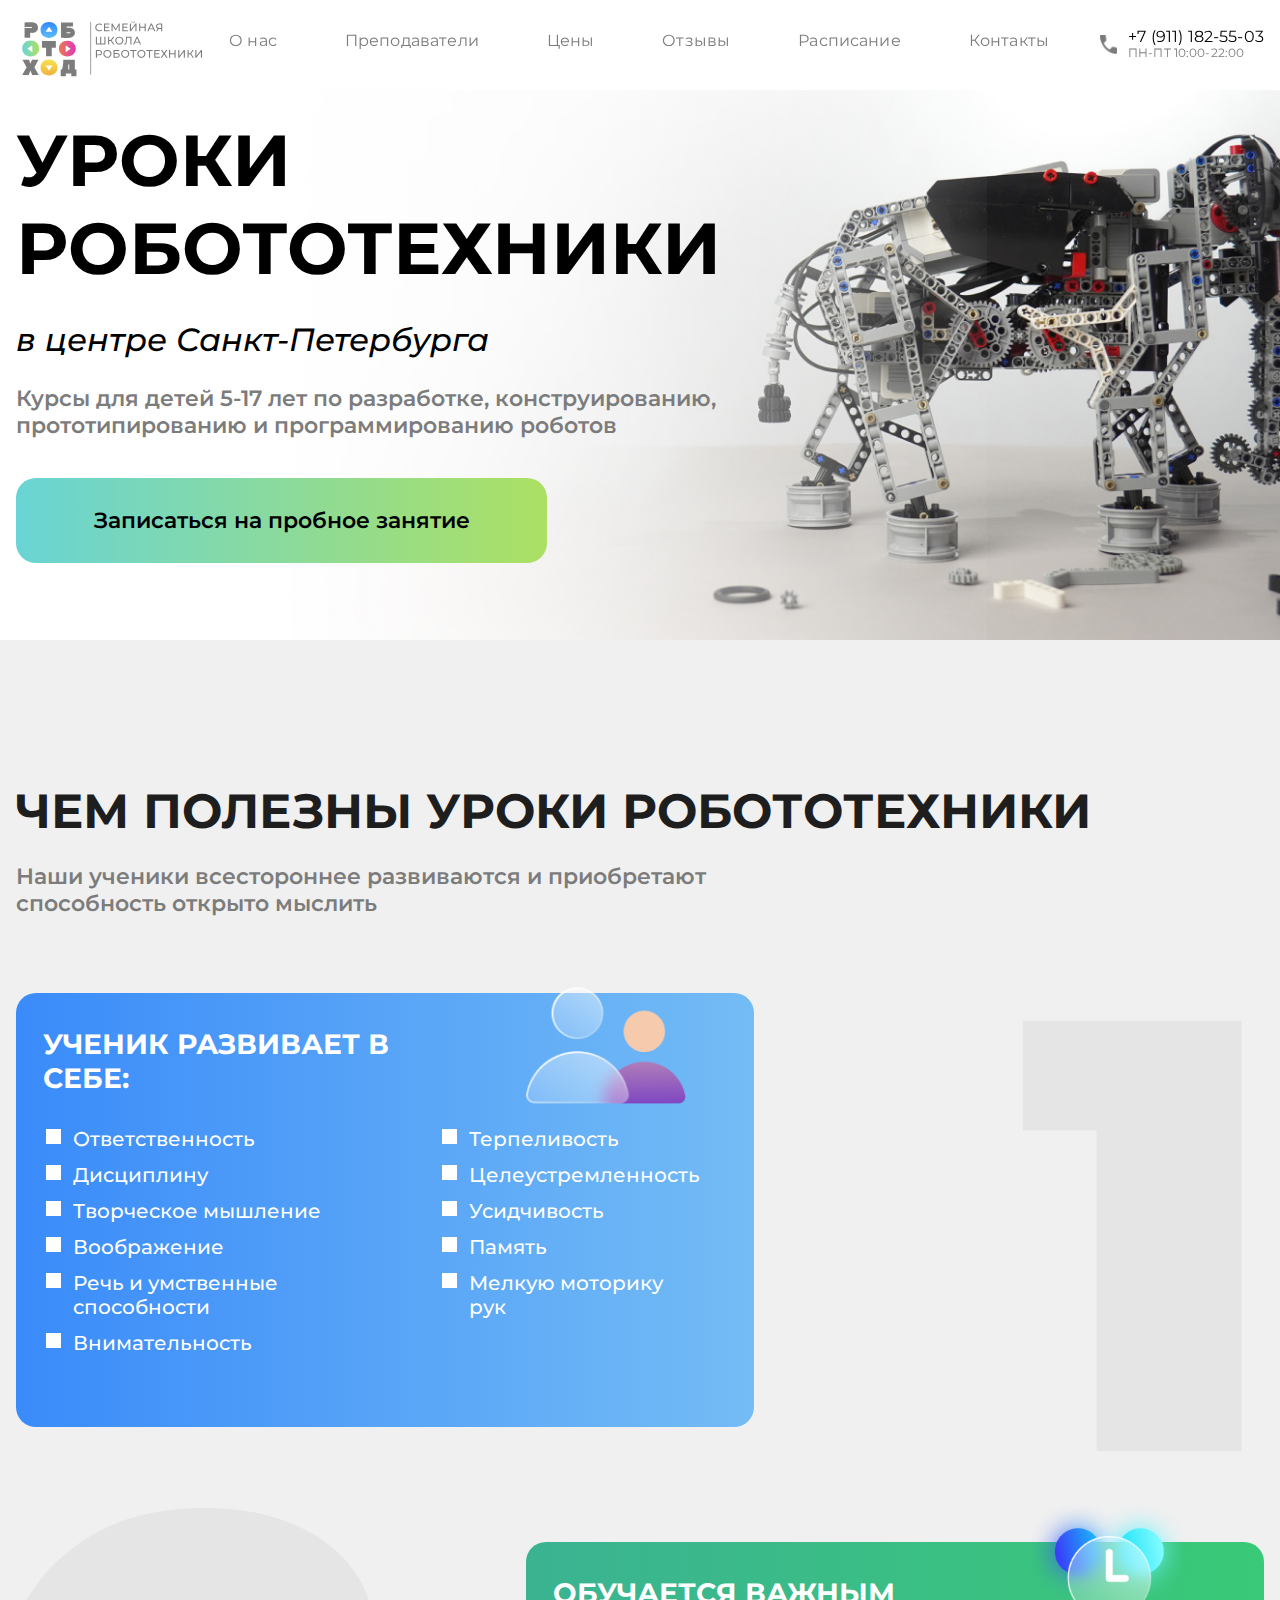
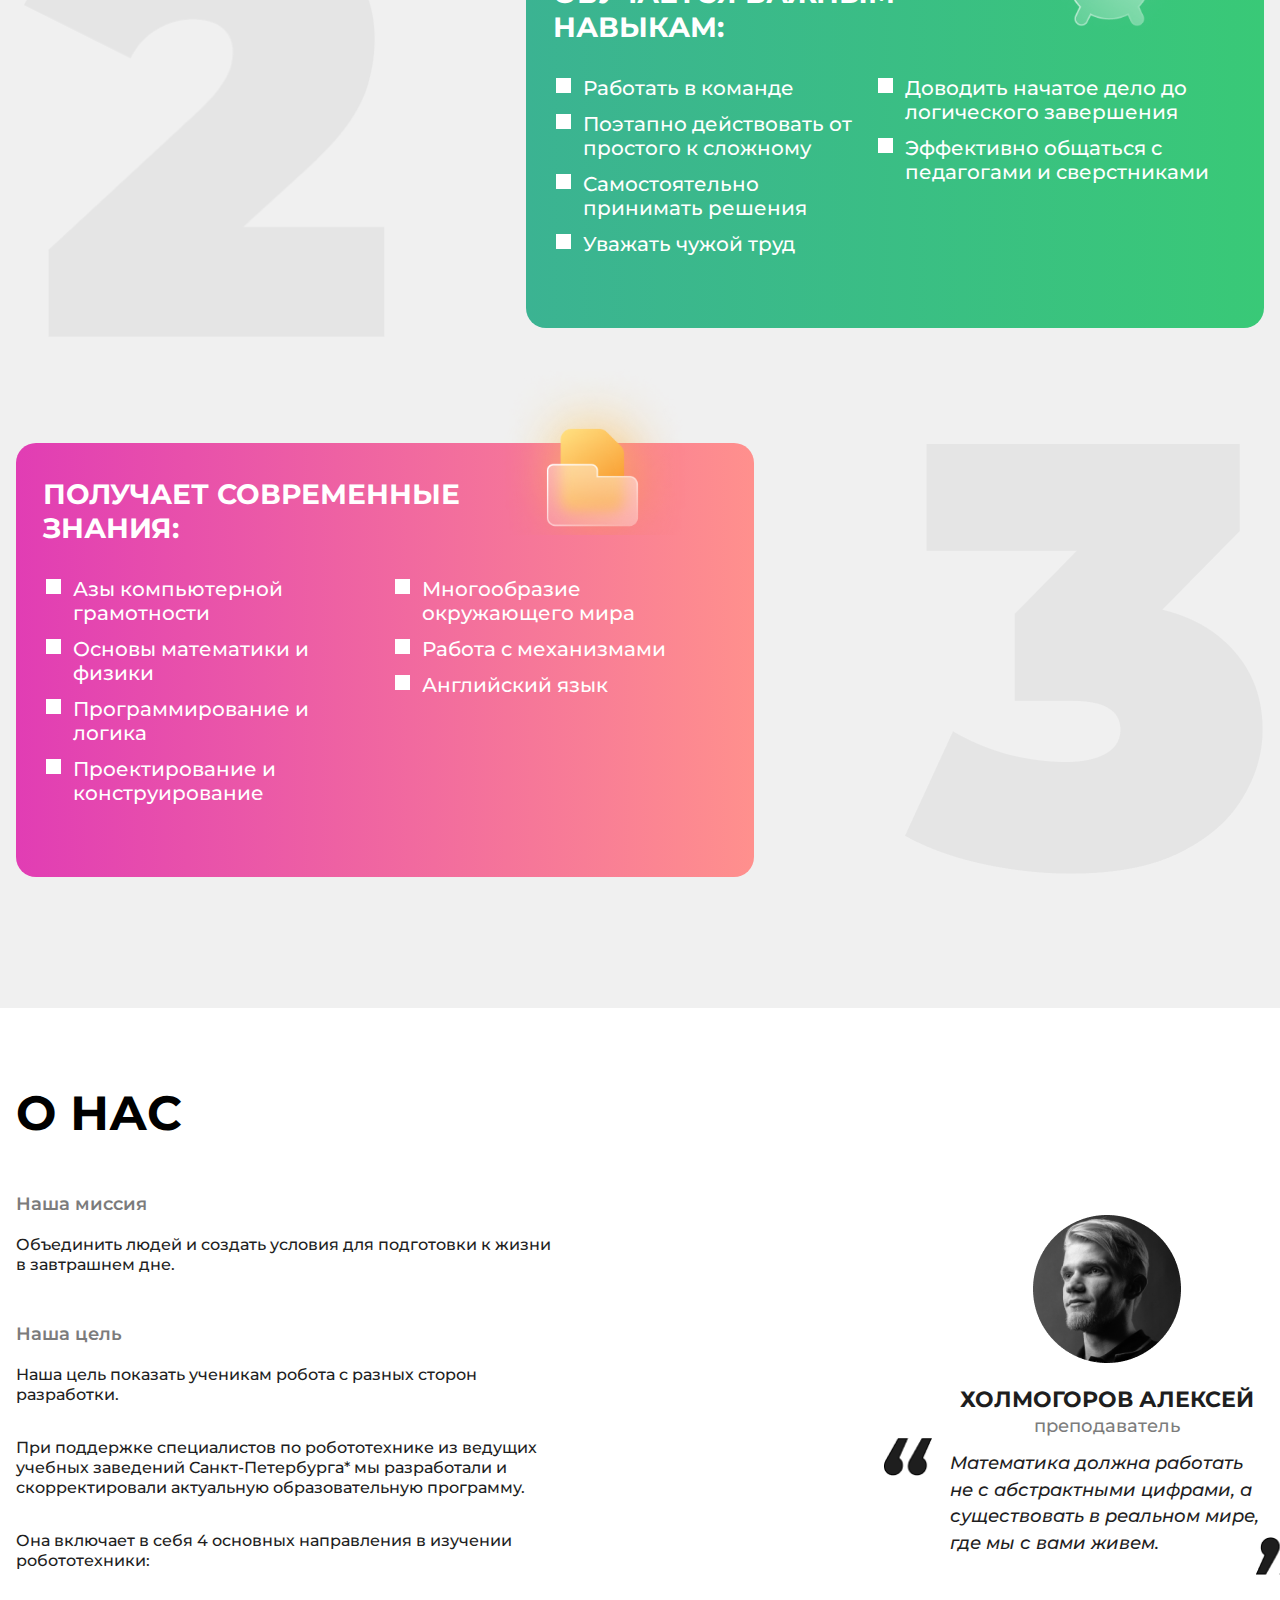
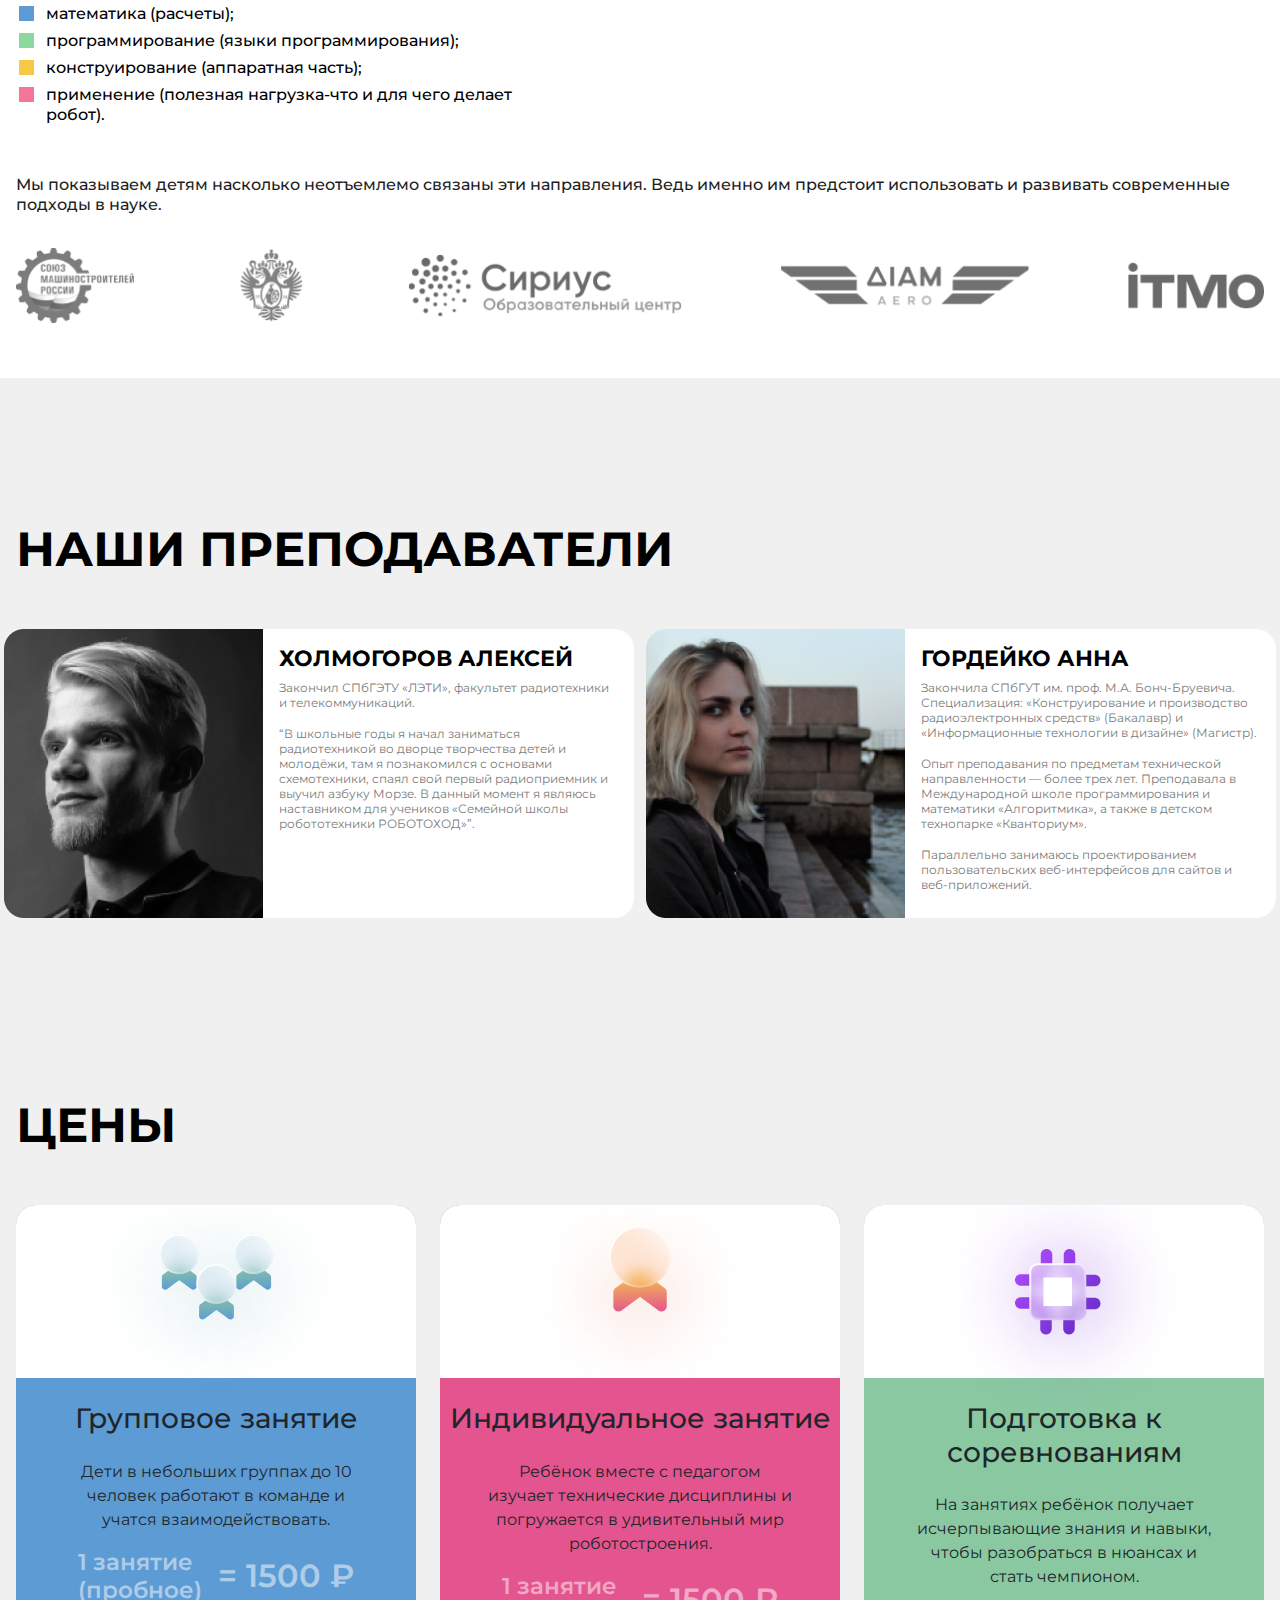
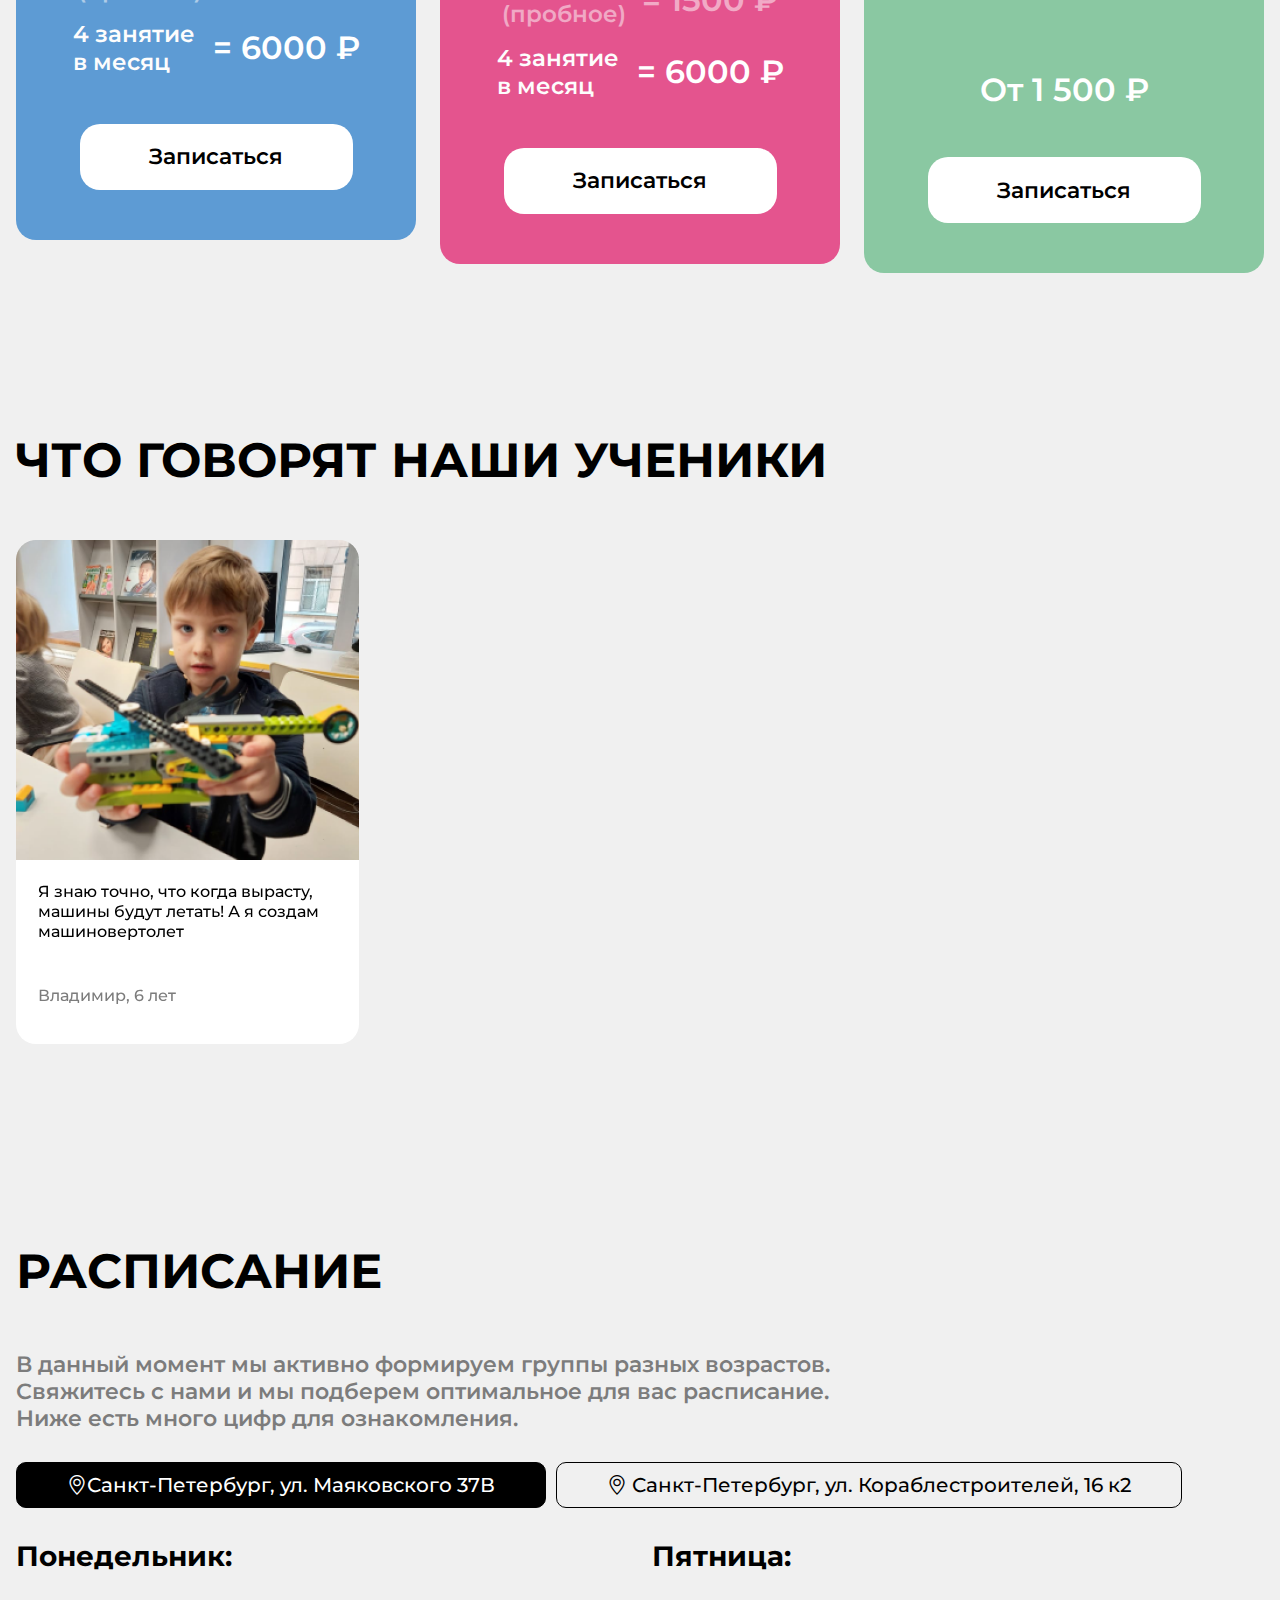
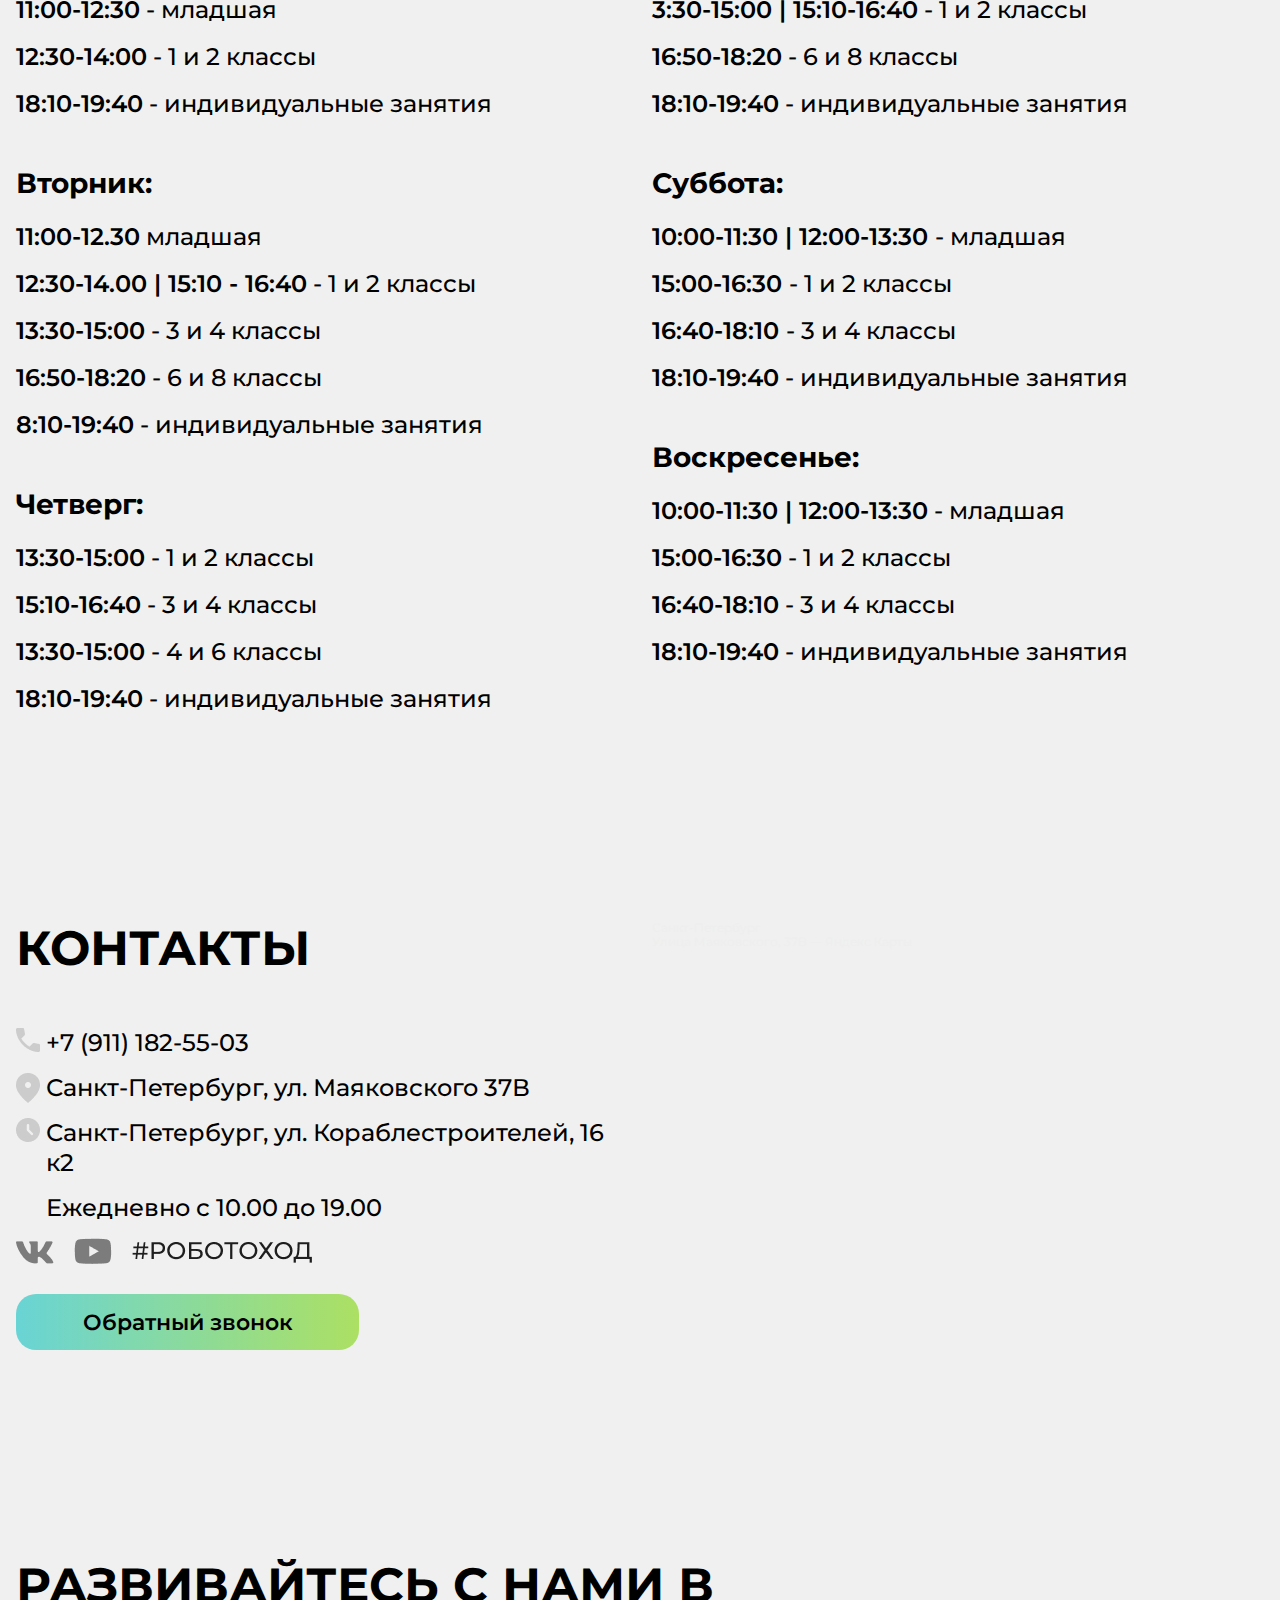
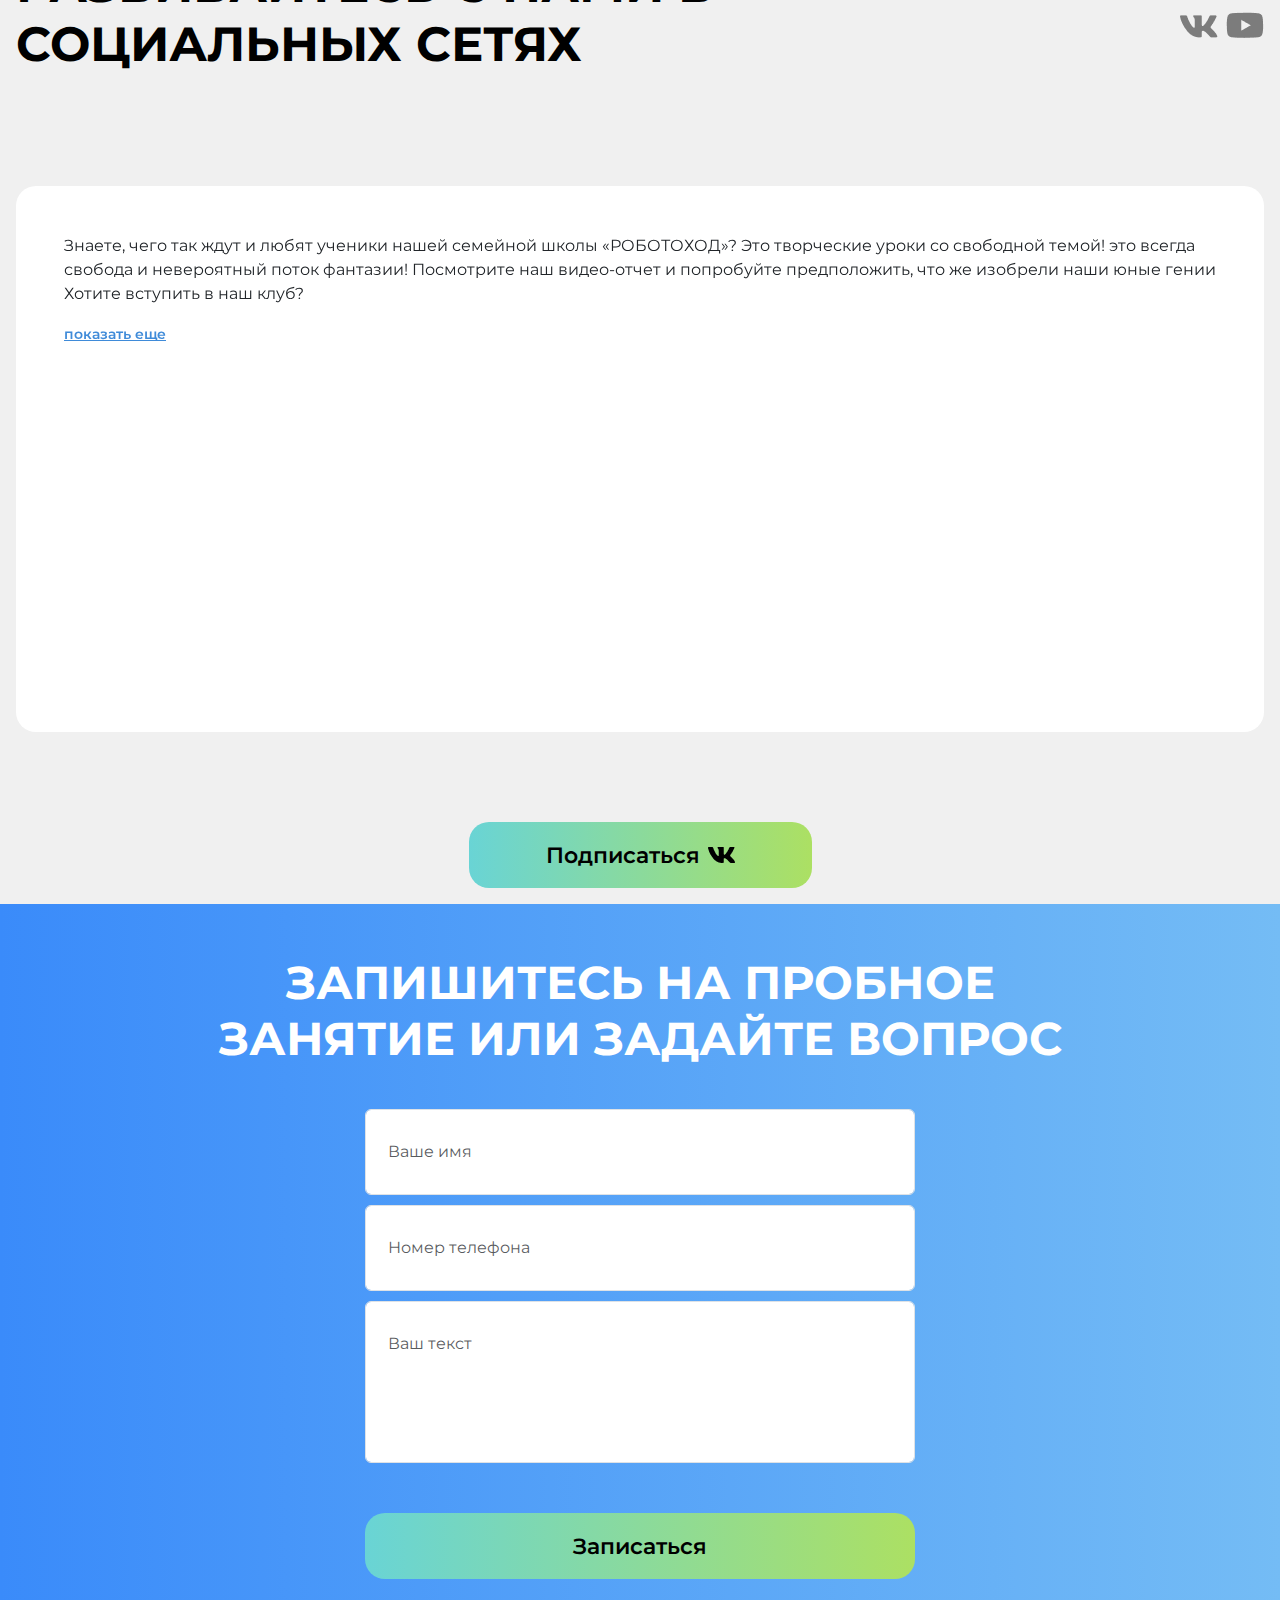
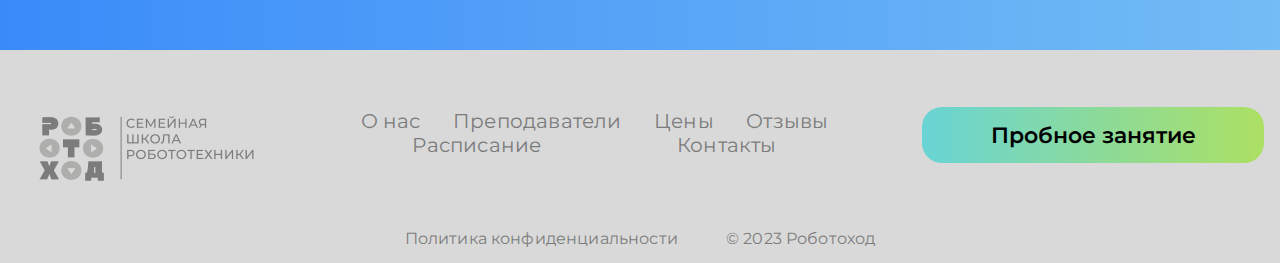
==== commit 83db0a41: "Merge branch 'main' into main" ====
--- a/index.html
+++ b/index.html
@@ -34,7 +34,7 @@
                     <li class="menu__item"><a class="menu__link btn-hover" href="#section4">Отзывы</a></li>
                     <li class="menu__item"><a class="menu__link btn-hover" href="#section5">Расписание</a></li>
                     <li class="menu__item"><a class="menu__link btn-hover" href="#section6">Контакты</a></li>
-                    <li class="menu__item"><a class="menu__link btn-hover" href="blog.html">Блог</a></li>
+<!--                    <li class="menu__item"><a class="menu__link btn-hover" href="blog.html">Блог</a></li>-->
                 </ul>
                 <div class="menu__adrees">
                     <a href="tel:+79111825503">+7 (911) 182-55-03</a>
@@ -210,15 +210,15 @@
         </div>
     </section>
 
-    <section class="robots">
-        <div class="container">
-            <h2 class="">Добро пожаловать в мир роботов:</h2>
-            <div class="robots__text">узнайте о нашей школе робототехники!</div>
-            <div class="text-center">
-                <img src="./images/video.png" alt="">
-            </div>
-        </div>
-    </section>
+<!--    <section class="robots">-->
+<!--        <div class="container">-->
+<!--            <h2 class="">Добро пожаловать в мир роботов:</h2>-->
+<!--            <div class="robots__text">узнайте о нашей школе робототехники!</div>-->
+<!--            <div class="text-center">-->
+<!--                <img src="./images/video.png" alt="">-->
+<!--            </div>-->
+<!--        </div>-->
+<!--    </section>-->
 
     <section class="price" id="section3">
         <div class="container">
@@ -629,8 +629,8 @@
                             <div class="mb-3">
                                 <a href="#" >показать еще</a>
                             </div>
-                            <div>
-                                <img src="./images/play.png" alt="">
+                            <div class="social__item-video">
+                                <iframe style="width: 100%;" height="315" src="https://www.youtube.com/embed/xnZ91m22NaI" title="YouTube video player" frameborder="0" allow="accelerometer; autoplay; clipboard-write; encrypted-media; gyroscope; picture-in-picture; web-share" allowfullscreen></iframe>
                             </div>
                         </div>
                     </div>
@@ -641,8 +641,8 @@
                             <div class="mb-3">
                                 <a href="#" >показать еще</a>
                             </div>
-                            <div>
-                                <img src="./images/play.png" alt="">
+                            <div class="social__item-video">
+                                <iframe style="width: 100%;" height="315" src="https://www.youtube.com/embed/D5Mx4vKE12M" title="YouTube video player" frameborder="0" allow="accelerometer; autoplay; clipboard-write; encrypted-media; gyroscope; picture-in-picture; web-share" allowfullscreen></iframe>
                             </div>
                         </div>
                     </div>
@@ -680,7 +680,7 @@
                                 </div>
             
                                 <div>
-                                    <button type="button" class="btn-white btn-hover">Купить</button>
+                                    <button type="button" class="btn-white btn-hover accordion-item__btn btn-buy-js">Купить</button>
                                 </div>
                             </div>
                         
@@ -699,7 +699,7 @@
                             </div>
         
                             <div>
-                                <button type="button" class="btn-white btn-hover">Купить</button>
+                                <button type="button" class="btn-white btn-hover accordion-item__btn btn-buy-js">Купить</button>
                             </div>
                         </div>
                     </div>
@@ -716,7 +716,7 @@
                             </div>
         
                             <div>
-                                <button type="button" class="btn-white btn-hover">Купить</button>
+                                <button type="button" class="btn-white btn-hover accordion-item__btn btn-buy-js">Купить</button>
                             </div>
                         </div>
                     </div>
@@ -753,21 +753,63 @@
             <div class="modal-content modal-fb ">
                 <div class="p-2 mw-50">
                     <h3>ЗАПИСЬ НА Пробный УРОК</h3>
-                    <form action="">
+                    <form>
                         <!-- Basic Input -->
-                        <select class="form-select" aria-label="Пример выбора по умолчанию">
+                        <select class="form-select" aria-label="Пример выбора по умолчанию" name="Адрес">
                             <option selected>Выбрать адрес</option>
-                            <option value="1">Санкт-Петербург, ул. Маяковского 37В</option>
-                            <option value="2">Санкт-Петербург, ул Кораблестроителей 16,к2</option>
+                            <option>Санкт-Петербург, ул. Маяковского 37В</option>
+                            <option>Санкт-Петербург, ул Кораблестроителей 16,к2</option>
                         </select>
                         <div>
-                            <input type="text" class="form-control" placeholder="Ваше имя">
+                            <input type="text" class="form-control" name="Имя" placeholder="Ваше имя">
                         </div>
                         <div>
-                            <input type="text" class="form-control" placeholder="Номер телефона">
+                            <input type="tel" class="form-control" name="Телефон" placeholder="Номер телефона">
                         </div>
                         <div class="d-flex flex-column">
-                            <button type="button" class="btn btn-primary mb-2" data-bs-toggle="modal" data-bs-dismiss="modal" data-bs-target="#myModal-2" >Отправить заявку</button>
+                            <button type="submit"
+                                    class="btn btn-primary mb-2"
+                                    data-bs-toggle="modal"
+                                    data-bs-dismiss="modal"
+                                    data-bs-target="#myModal-2"
+                            >Отправить заявку</button>
+                            <button type="button" class="btn btn-light" data-bs-dismiss="modal">Отмена</button>
+                        </div>
+                    </form>
+                </div>
+
+
+
+            </div><!-- /.modal-content -->
+        </div><!-- /.modal-dialog -->
+    </div><!-- /.modal -->
+
+    <div id="myModalBuy" class="modal fade z999" tabindex="-1" aria-labelledby="myModalLabel" aria-hidden="true" style="display: none;">
+        <div class="modal-dialog modal-fullscreen">
+            <div class="modal-content modal-fb ">
+                <div class="p-2 mw-50">
+                    <h3>Покупка набора</h3>
+                    <form>
+                        <!-- Basic Input -->
+                        <select class="form-select" aria-label="Пример выбора по умолчанию" name="Набор">
+                            <option selected>Выбрать набор</option>
+                            <option>Lego WeDo</option>
+                            <option>Lego Mindstorms Education</option>
+                            <option>Технолидер-1</option>
+                        </select>
+                        <div>
+                            <input type="text" class="form-control" name="Имя" placeholder="Ваше имя">
+                        </div>
+                        <div>
+                            <input type="tel" class="form-control" name="Телефон" placeholder="Номер телефона">
+                        </div>
+                        <div class="d-flex flex-column">
+                            <button type="submit"
+                                    class="btn btn-primary mb-2"
+                                    data-bs-toggle="modal"
+                                    data-bs-dismiss="modal"
+                                    data-bs-target="#myModal-2"
+                            >Отправить заявку</button>
                             <button type="button" class="btn btn-light" data-bs-dismiss="modal">Отмена</button>
                         </div>
                     </form>
@@ -786,7 +828,7 @@
                     <button type="button" class="btn-close bg-white" data-bs-dismiss="modal" aria-label="Close"></button>
                 </div>
                 <div class="text-white h1 p-5 text-center">
-                    Спасибо заявка отправлена
+                    Спасибо, заявка отправлена
                 </div>
             </div><!-- /.modal-content -->
         </div><!-- /.modal-dialog -->
@@ -810,7 +852,7 @@
                     <li class="footer__item"><a class="footer__link" href="#section4">Отзывы</a></li>
                     <li class="footer__item"><a class="footer__link" href="#section5">Расписание</a></li>
                     <li class="footer__item"><a class="footer__link" href="#section6">Контакты</a></li>
-                    <li class="footer__item"><a class="footer__link" href="blog.html">Блог</a></li>
+<!--                    <li class="footer__item"><a class="footer__link" href="blog.html">Блог</a></li>-->
                 </ul>
                 <div class="mb-57">
                     <button class="btn-hover btn-js">Пробное занятие</button>
@@ -829,6 +871,7 @@
     
     <script src="https://cdn.jsdelivr.net/npm/bootstrap@5.3.0-alpha1/dist/js/bootstrap.bundle.min.js"></script>
     <script src="https://cdn.jsdelivr.net/npm/swiper@8/swiper-bundle.min.js"></script>
+    <script src="js/jquery-3.6.3.min.js"></script>
     <script src="js/app.js"></script>
     <script>
         const btnUp = {
--- a/main.css
+++ b/main.css
@@ -1618,6 +1618,9 @@
   text-decoration-line: underline;
   color: #3F8BD9;
 }
+.social__item-video .iframe {
+  width: 100%;
+}
 .social__btn {
   margin: 0 auto;
   margin-top: 50px;
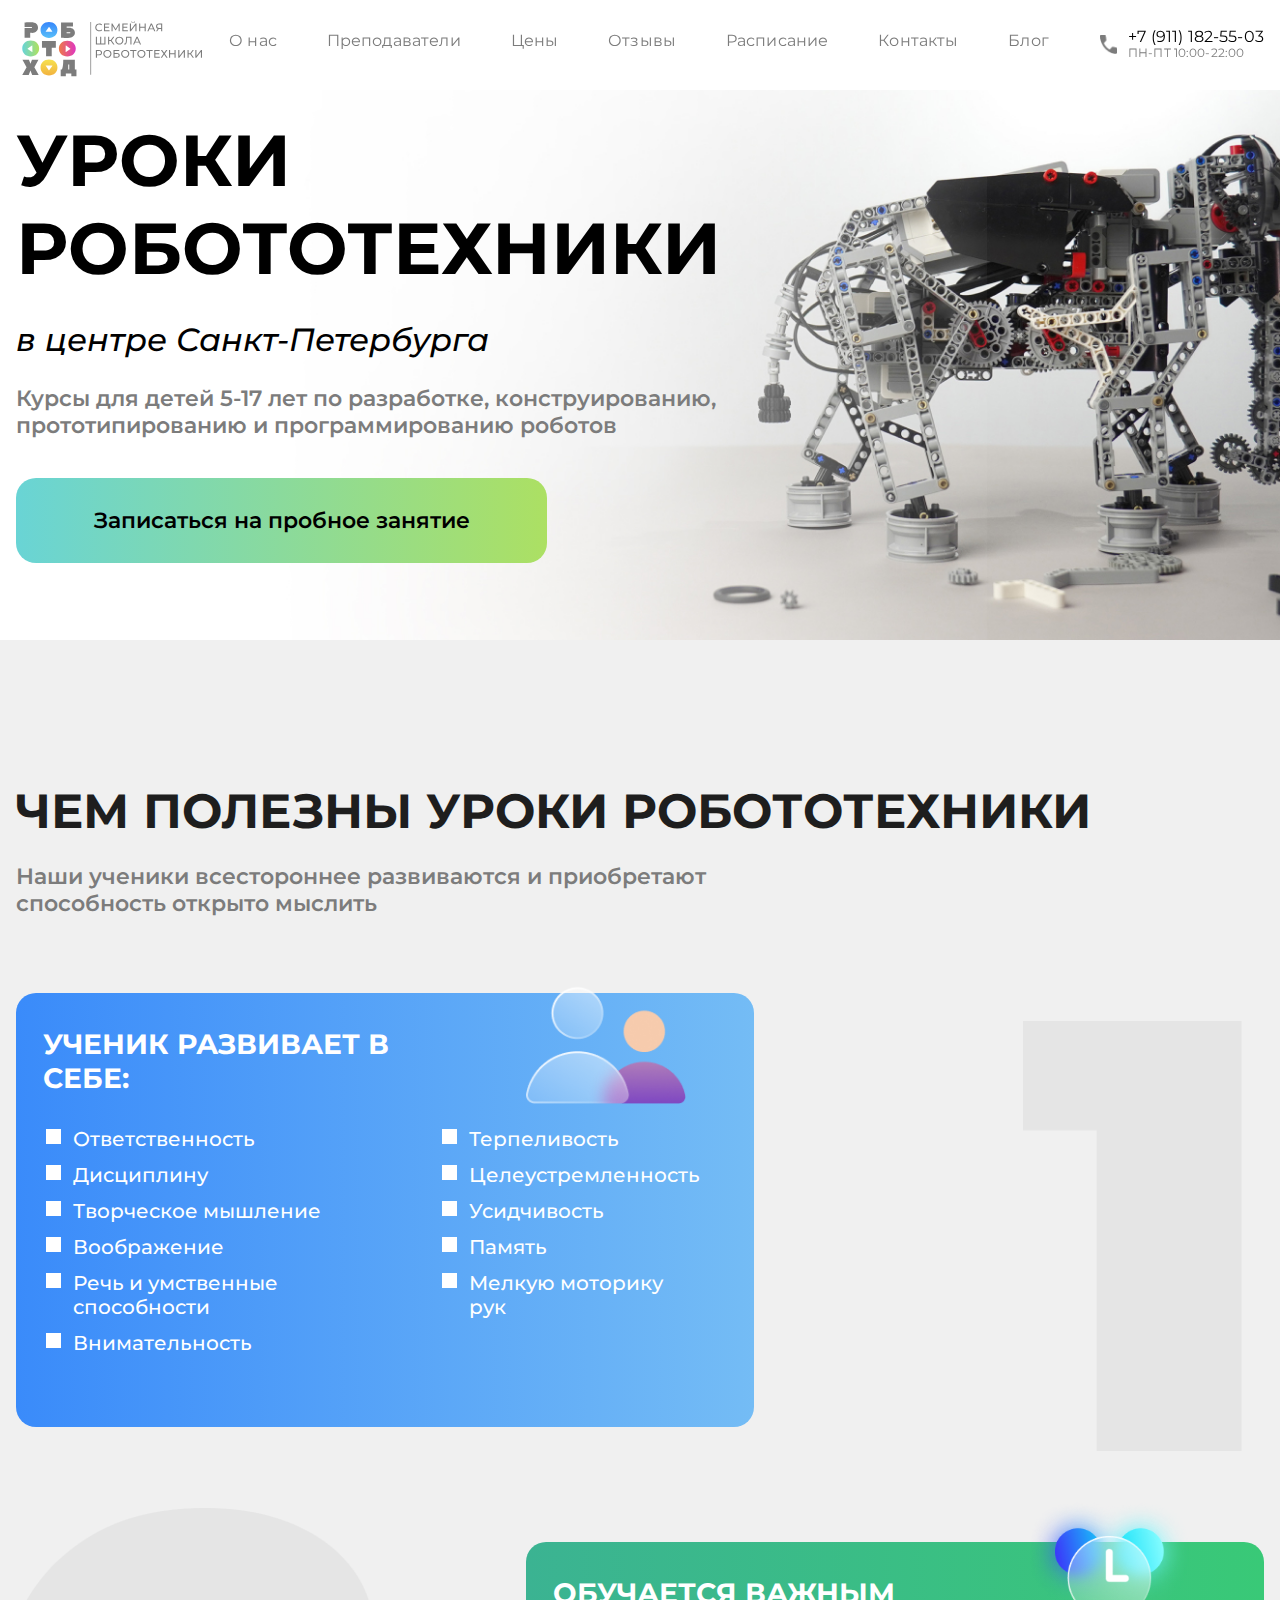
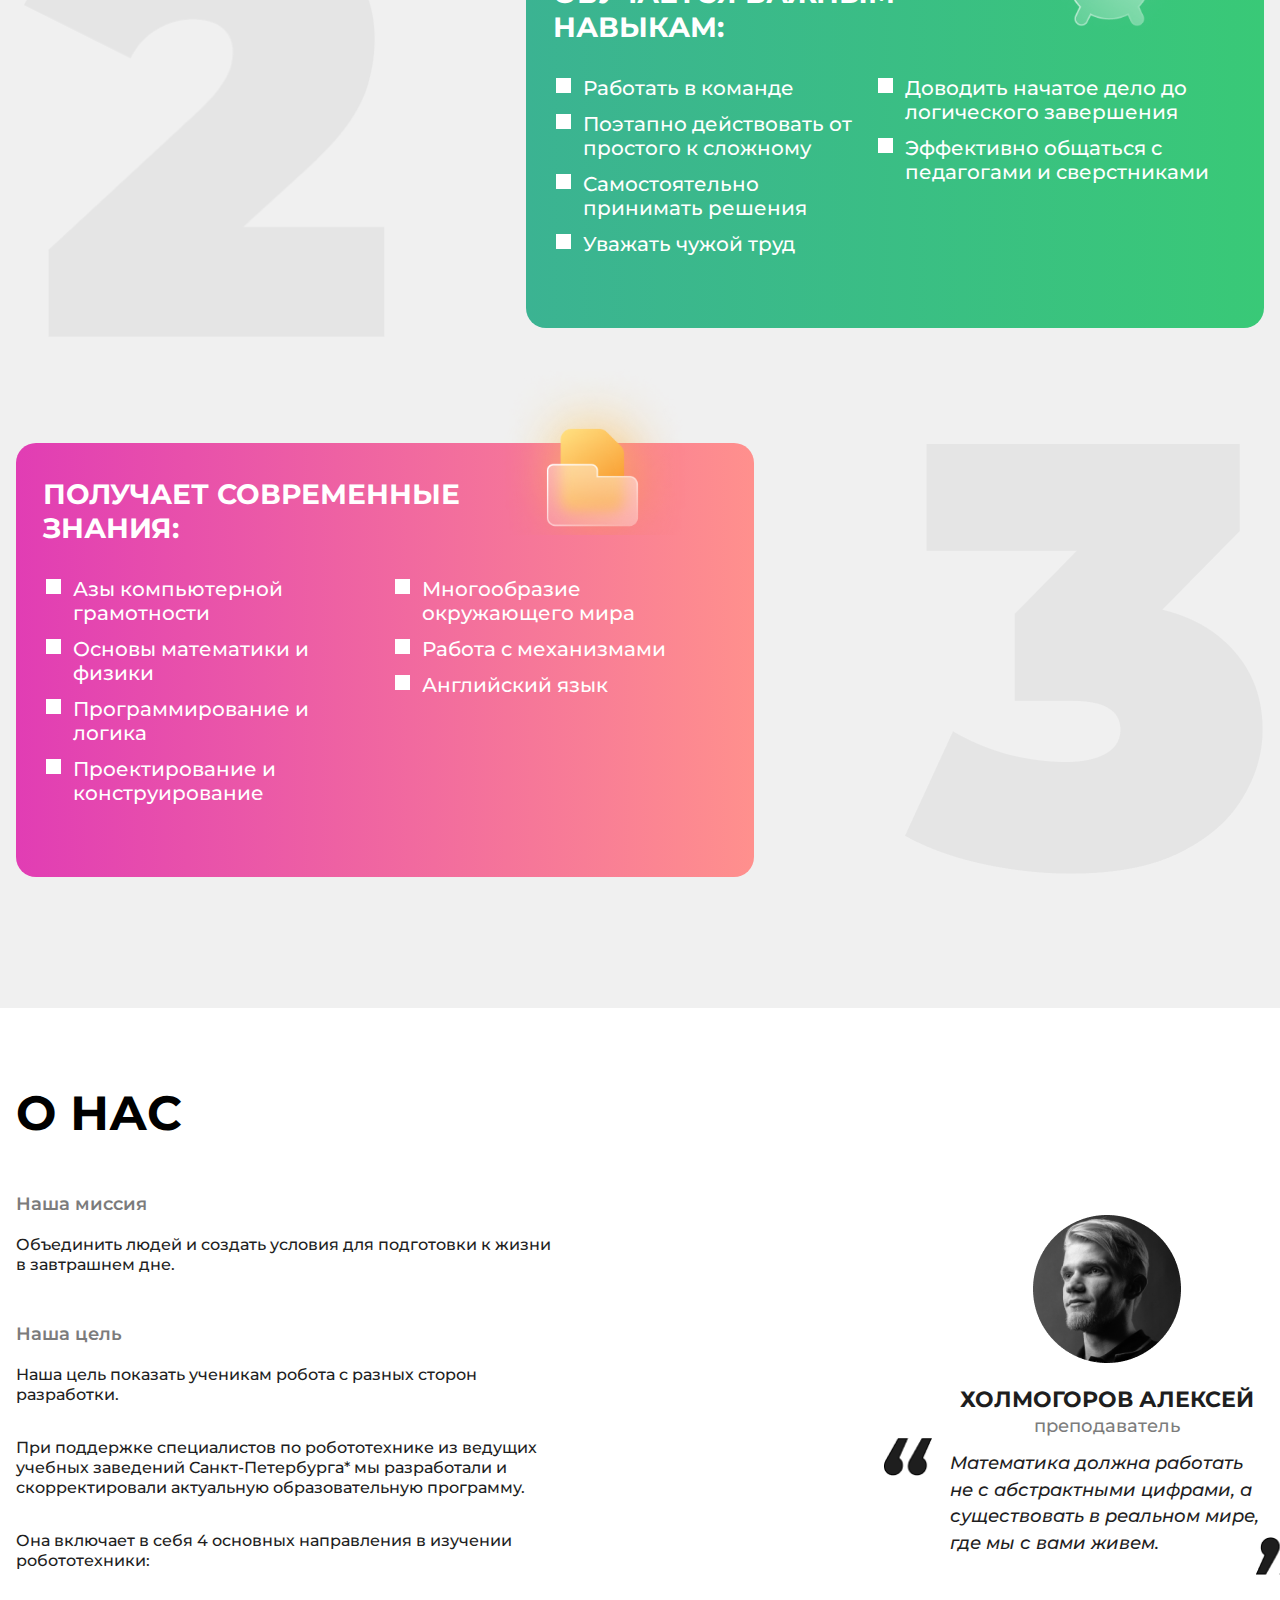
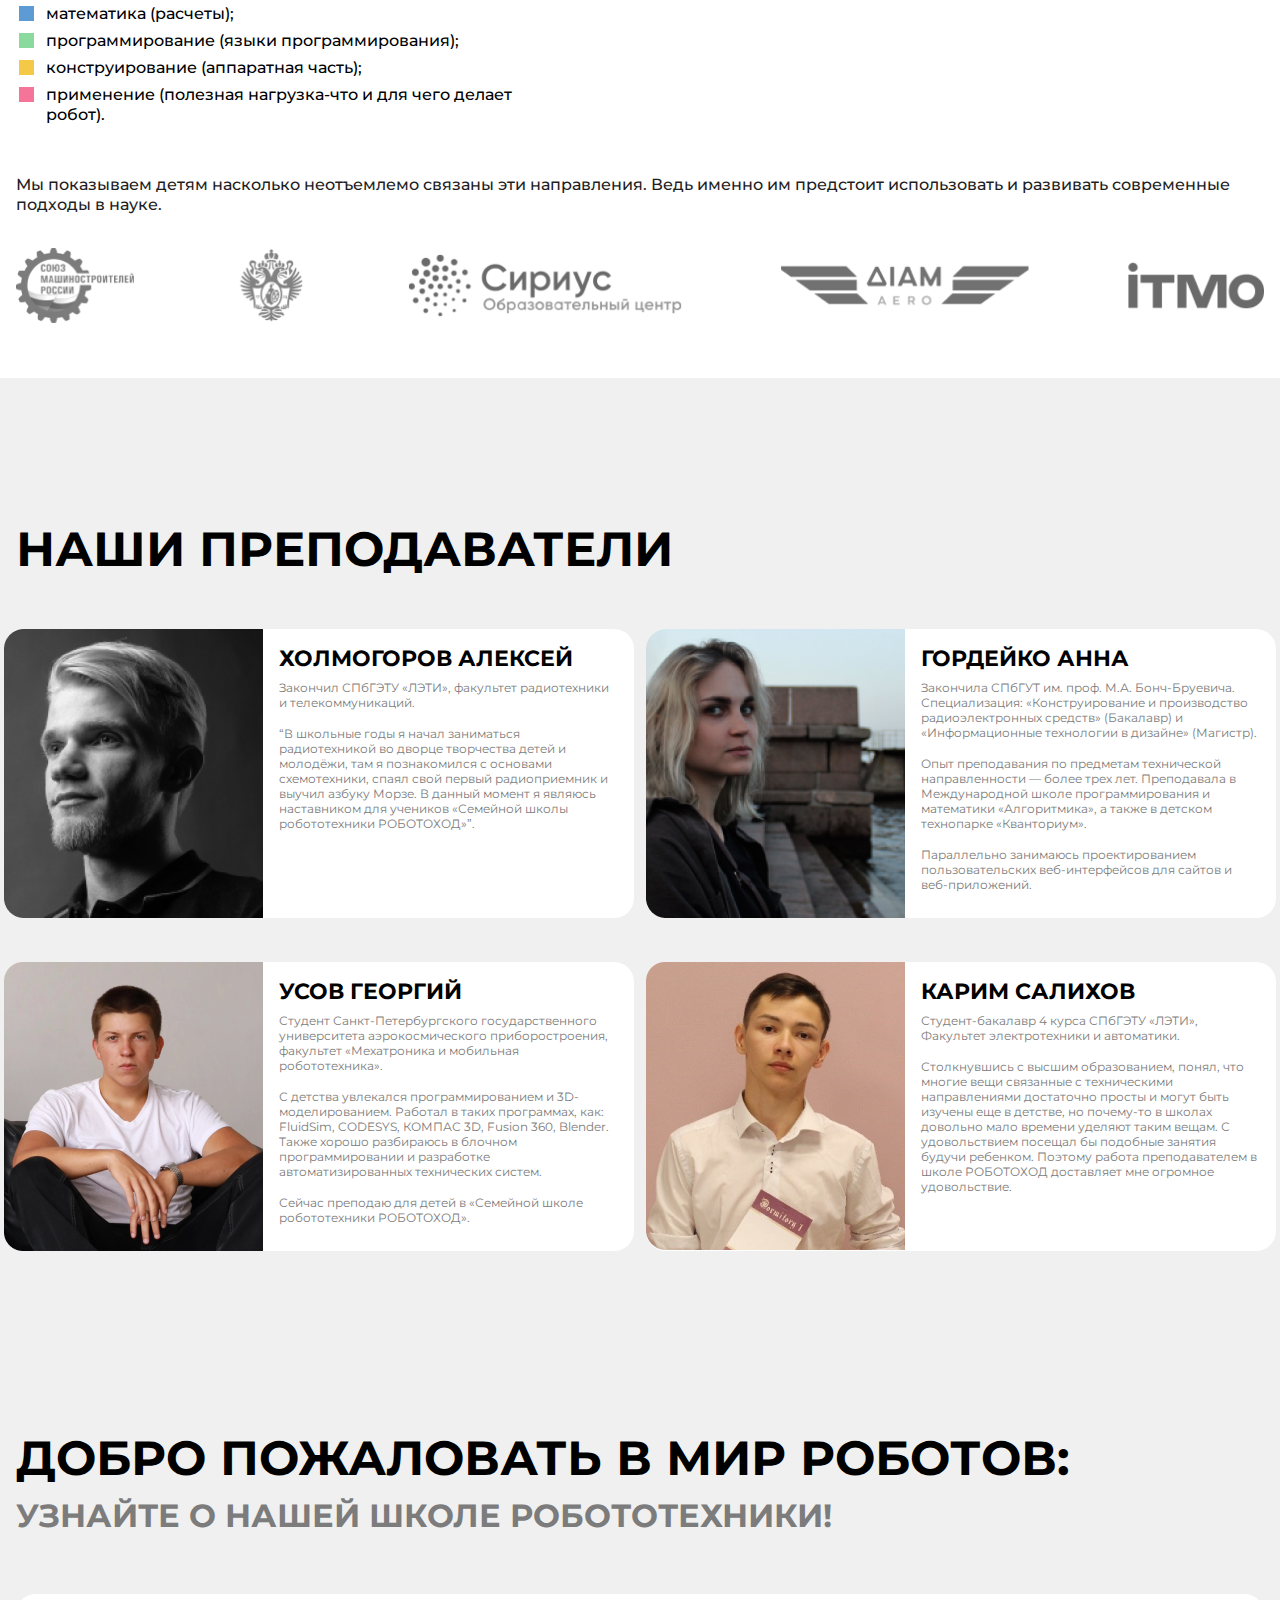
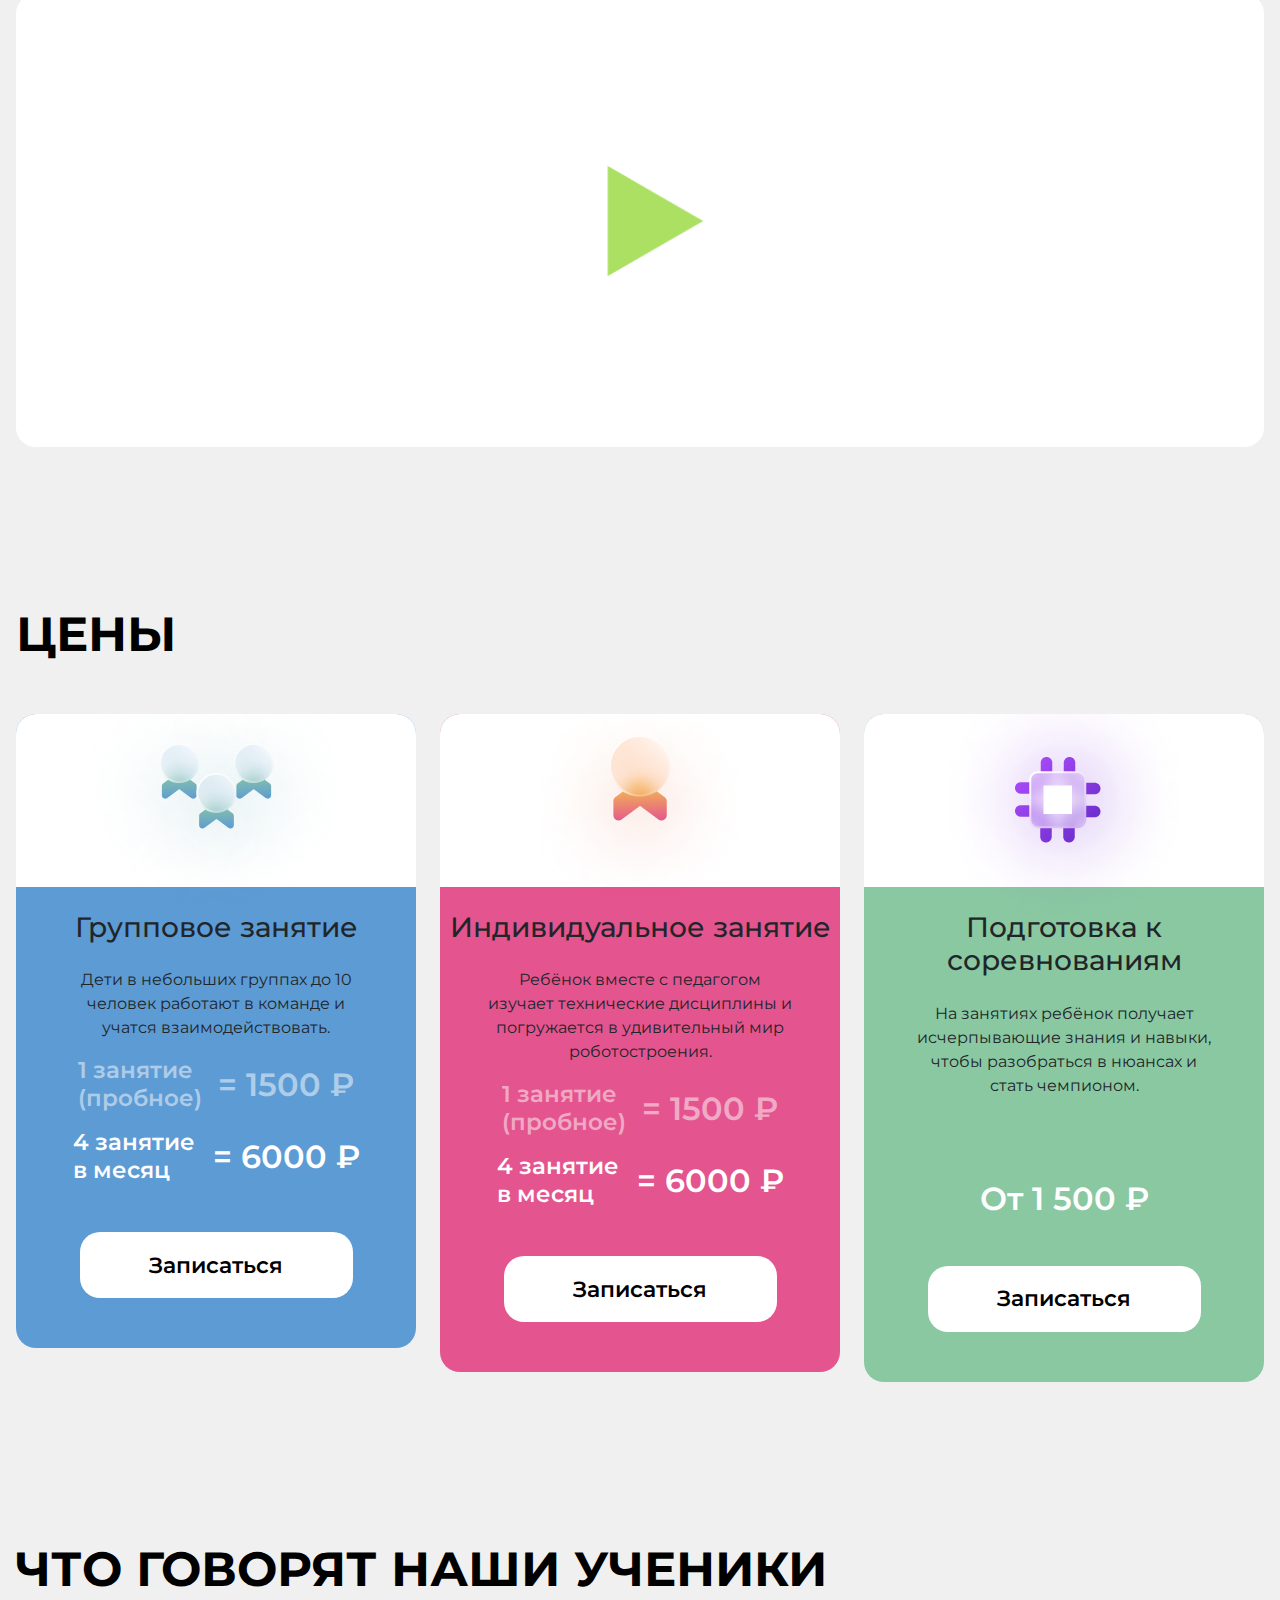
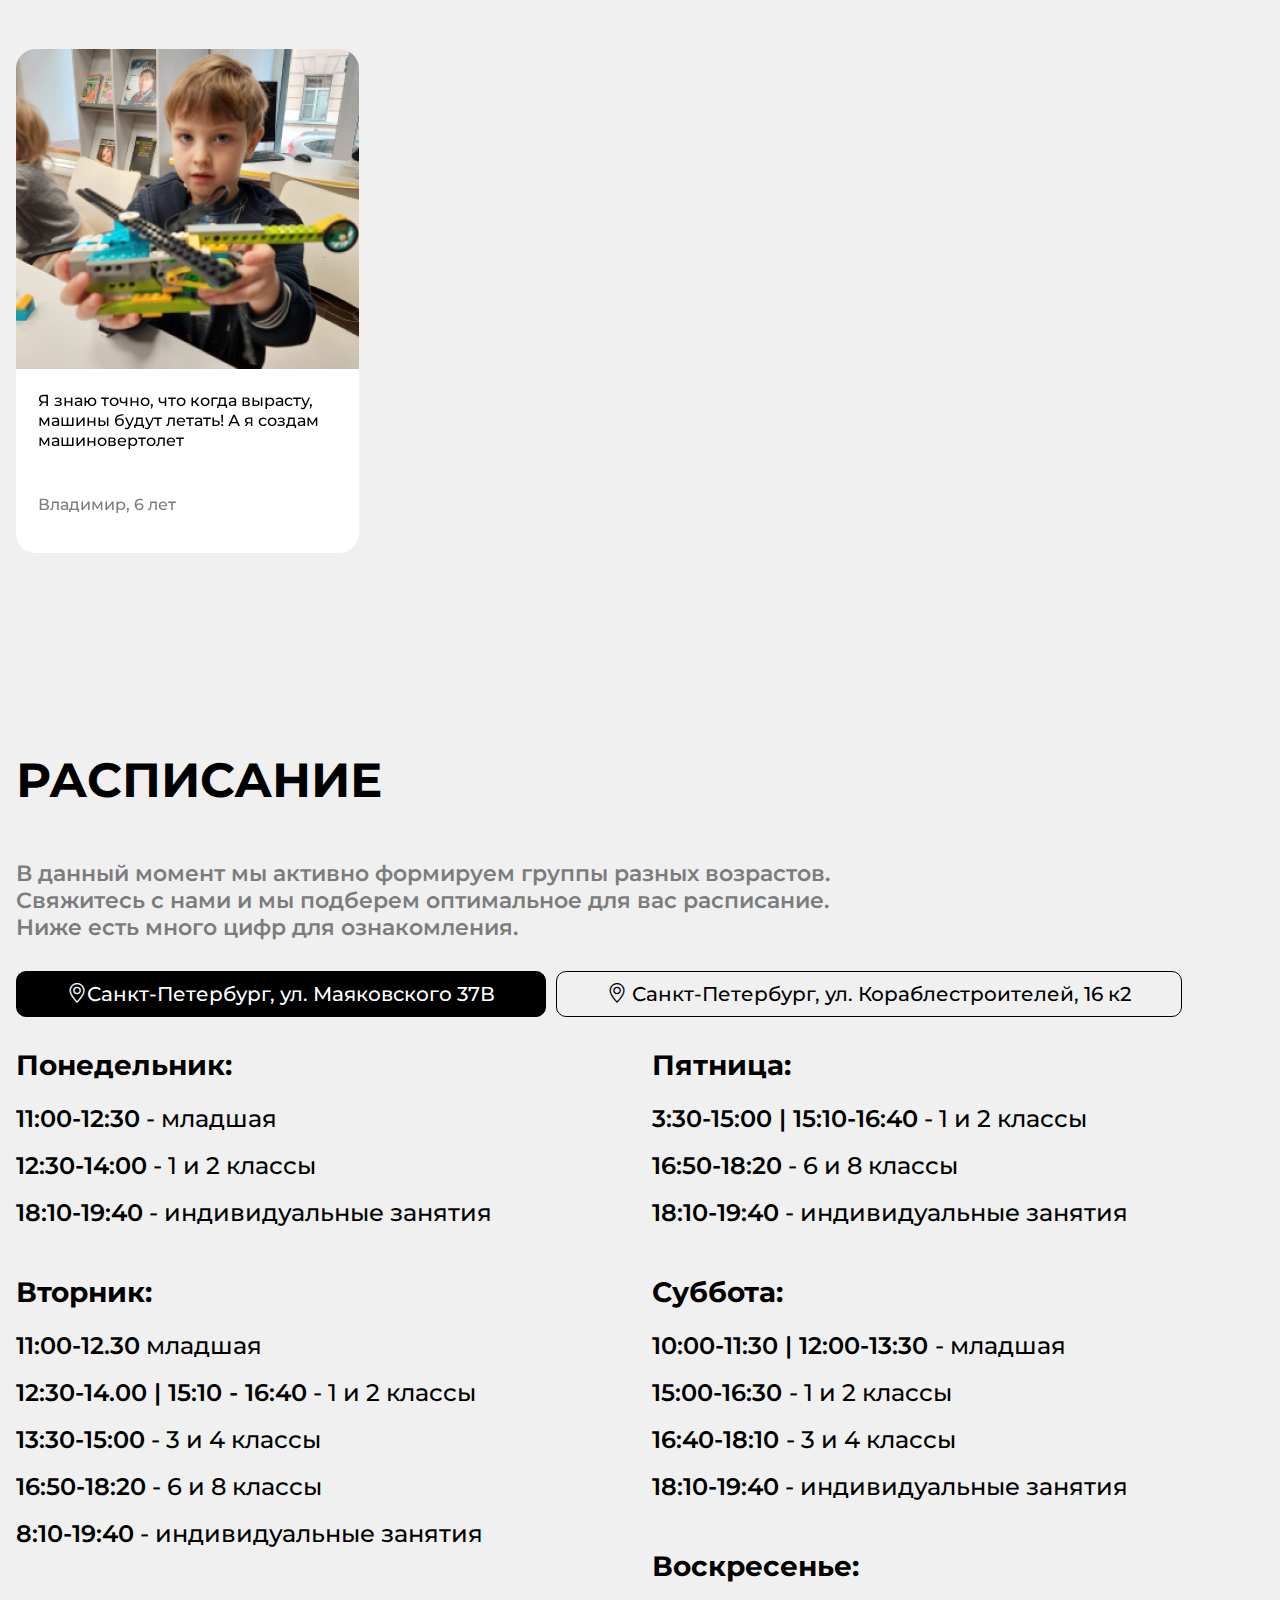
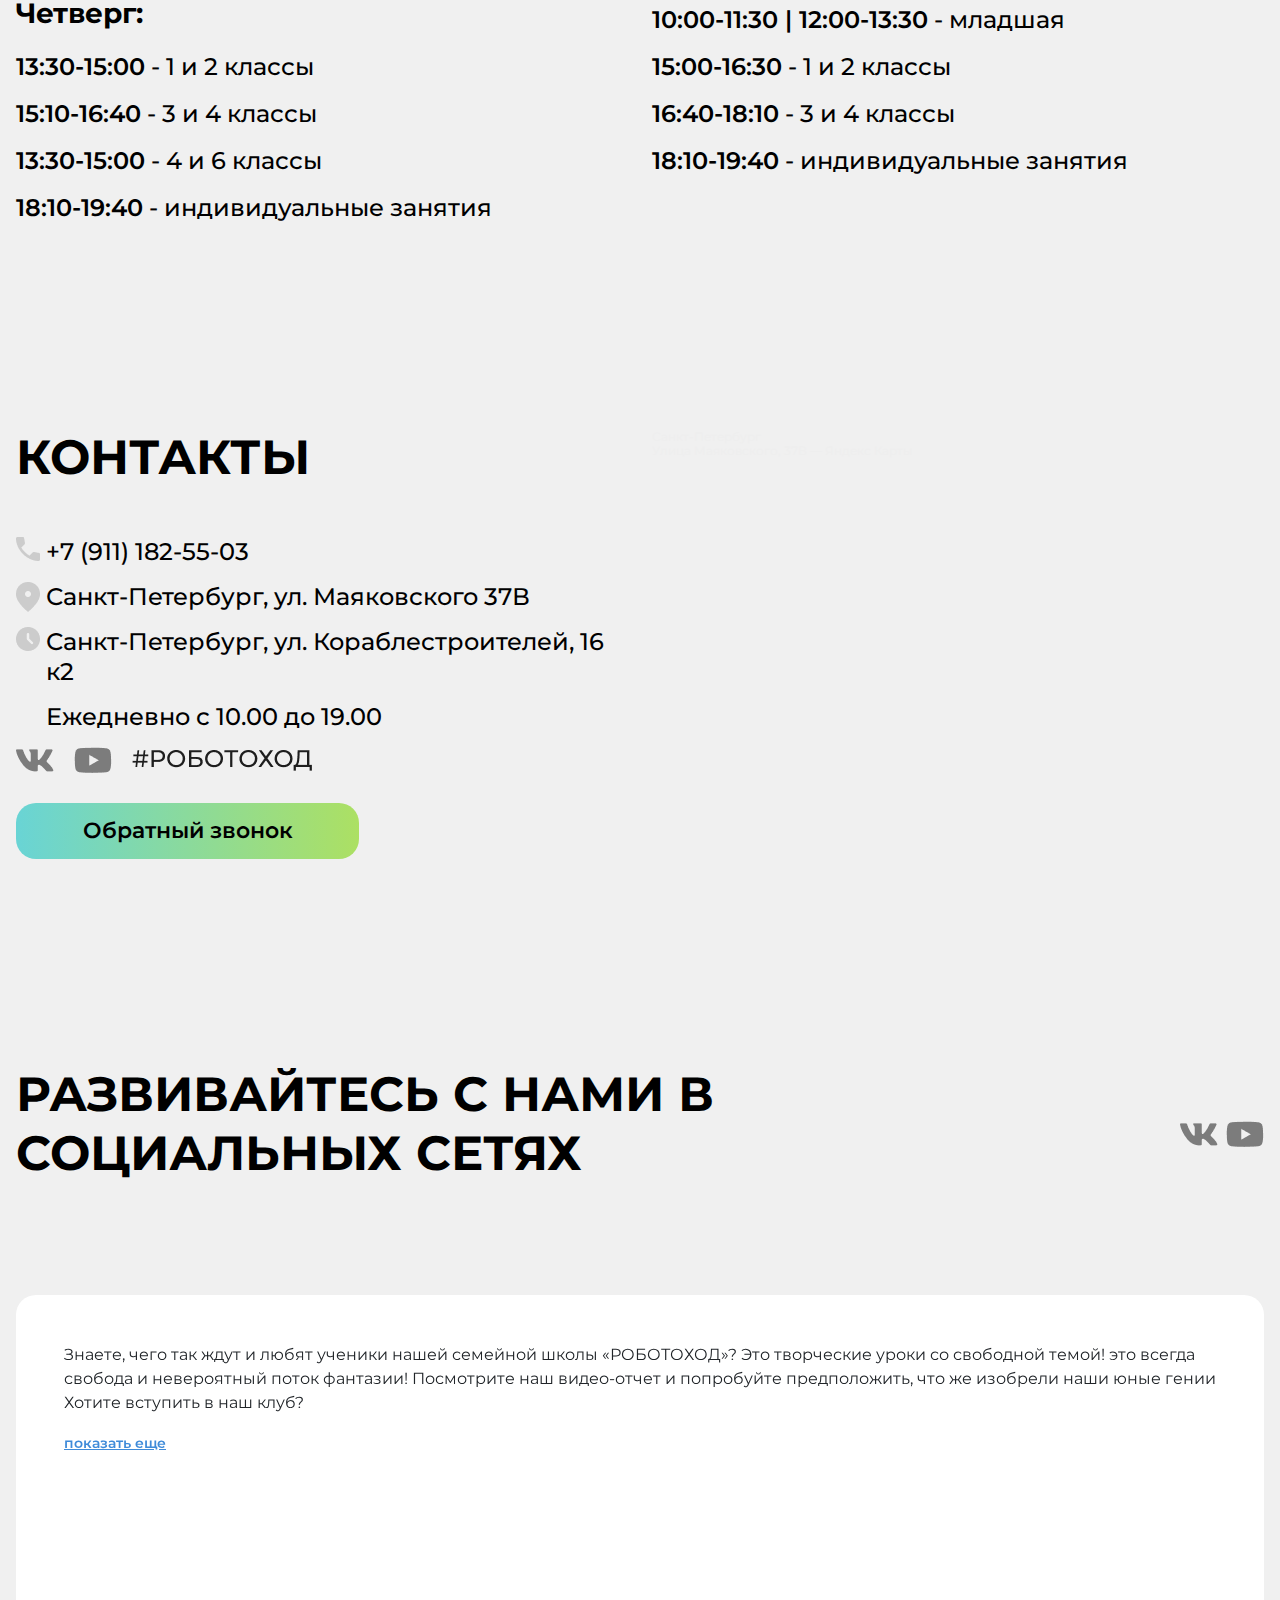
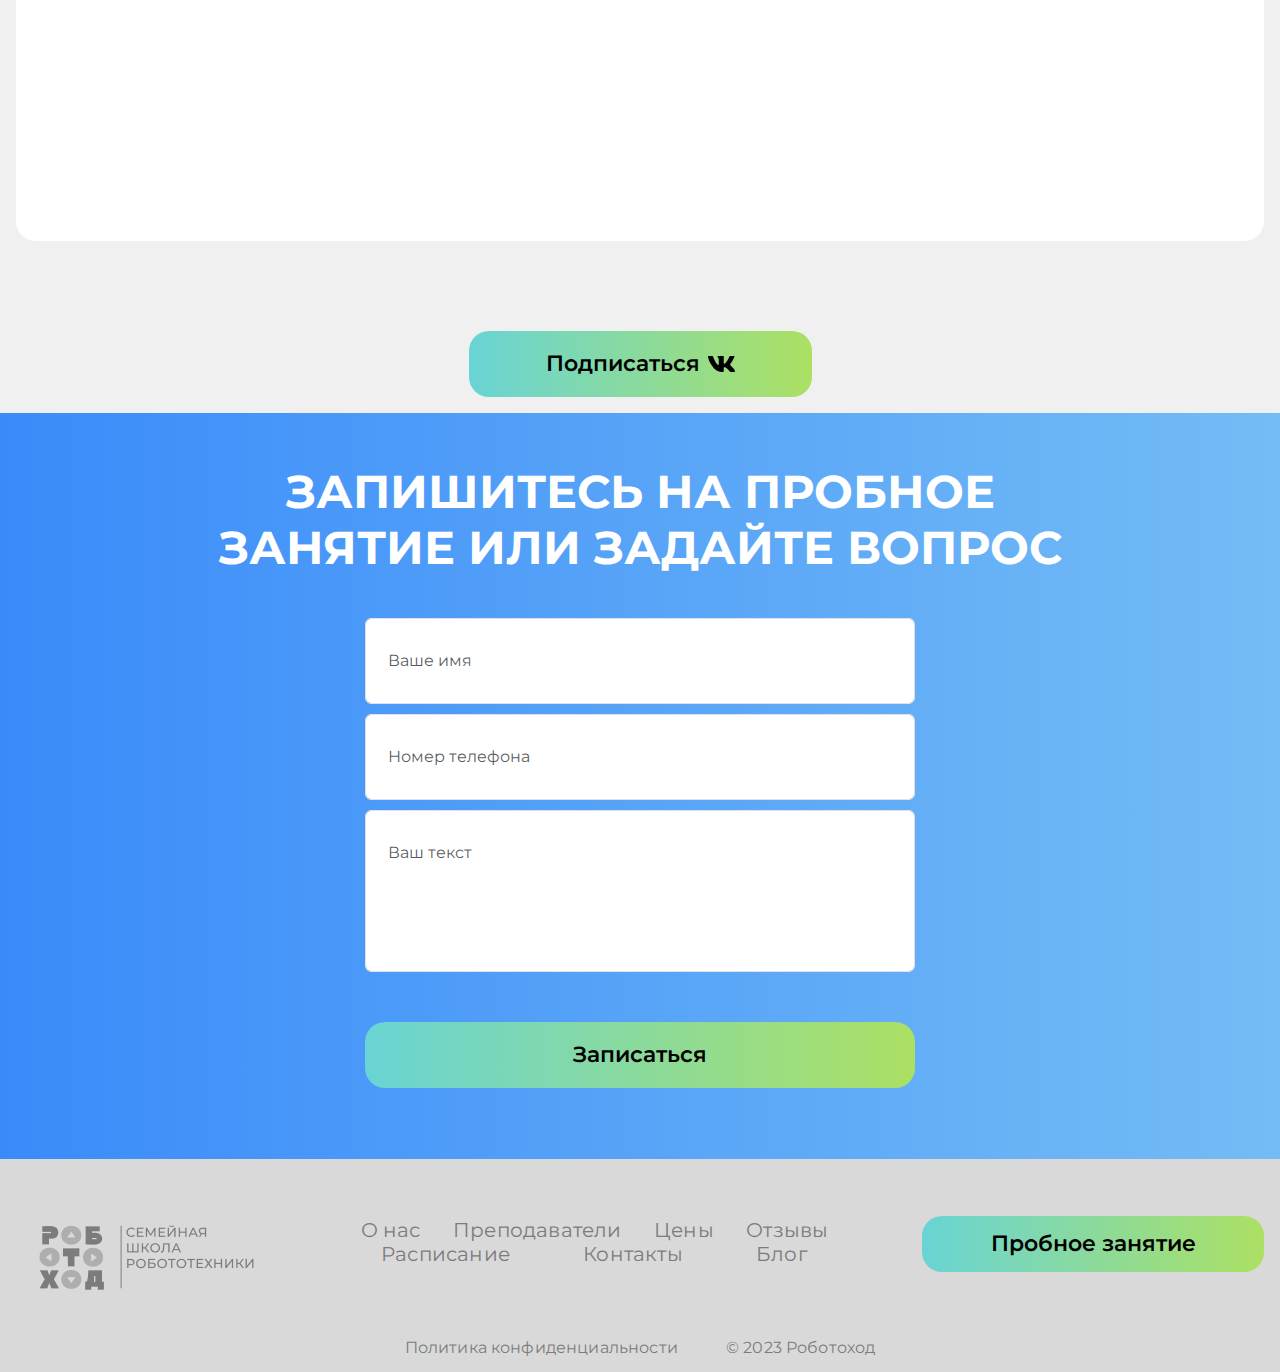
==== commit 3aae12b1: "sdfsd" ====
--- a/index.html
+++ b/index.html
@@ -34,7 +34,7 @@
                     <li class="menu__item"><a class="menu__link btn-hover" href="#section4">Отзывы</a></li>
                     <li class="menu__item"><a class="menu__link btn-hover" href="#section5">Расписание</a></li>
                     <li class="menu__item"><a class="menu__link btn-hover" href="#section6">Контакты</a></li>
-<!--                    <li class="menu__item"><a class="menu__link btn-hover" href="blog.html">Блог</a></li>-->
+                    <li class="menu__item"><a class="menu__link btn-hover" href="blog.html">Блог</a></li>
                 </ul>
                 <div class="menu__adrees">
                     <a href="tel:+79111825503">+7 (911) 182-55-03</a>
@@ -206,19 +206,57 @@
                         </div>
                     </div>
                 </div>
+
+                <div class="col-lg-6 d-flex teachers__card p-0">
+                    <picture>
+                        <source srcset="./images/foto-3-dest.png" media="(min-width: 768px)">
+                        <img class="" src="./images/foto-3-dest.png" alt="фото"/>
+                    </picture>
+                    <div class="px-2 pt-2 px-lg-3 pt-lg-3">
+                        <h3 class="teachers__card-title mb-2">Усов Георгий</h3>
+                        <div class="teachers__card-text">
+                            <p>Студент Санкт-Петербургского государственного университета аэрокосмического приборостроения, факультет «Мехатроника и мобильная робототехника».</p> 
+                            <p>
+                                С детства увлекался программированием и 3D-моделированием. Работал в таких программах, как: FluidSim, CODESYS, КОМПАС 3D, Fusion 360, Blender. Также хорошо разбираюсь в блочном программировании и разработке автоматизированных технических систем.
+                            </p>
+                            <p>
+                                Сейчас преподаю для детей в «Семейной школе робототехники РОБОТОХОД».
+                            </p>
+                                     
+                        </div>
+                    </div>
+                </div>
+                <div class="col-lg-6 d-flex teachers__card p-0">
+                    <picture>
+                        <source srcset="./images/foto-4-dest.png" media="(min-width: 768px)">
+                        <img class="" src="./images/foto-4-mob.png" alt="фото"/>
+                    </picture>
+                    <div class="px-2 pt-2 px-lg-3 pt-lg-3">
+                        <h3 class="teachers__card-title mb-2">Карим Салихов</h3>
+                        <div class="teachers__card-text">
+                            <p>
+                                Студент-бакалавр 4 курса СПбГЭТУ «ЛЭТИ», Факультет электротехники и автоматики.
+                            </p>
+                            <p>
+                                Столкнувшись с высшим образованием, понял, что многие вещи связанные с техническими направлениями достаточно просты и могут быть изучены еще в детстве, но почему-то в школах довольно мало времени уделяют таким вещам. С удовольствием посещал бы подобные занятия будучи ребенком. Поэтому работа преподавателем в школе РОБОТОХОД доставляет мне огромное удовольствие.
+                            </p>
+
+                        </div>
+                    </div>
+                </div>
             </div>
         </div>
     </section>
 
-<!--    <section class="robots">-->
-<!--        <div class="container">-->
-<!--            <h2 class="">Добро пожаловать в мир роботов:</h2>-->
-<!--            <div class="robots__text">узнайте о нашей школе робототехники!</div>-->
-<!--            <div class="text-center">-->
-<!--                <img src="./images/video.png" alt="">-->
-<!--            </div>-->
-<!--        </div>-->
-<!--    </section>-->
+    <section class="robots">
+        <div class="container">
+            <h2 class="">Добро пожаловать в мир роботов:</h2>
+            <div class="robots__text">узнайте о нашей школе робототехники!</div>
+            <div class="text-center">
+                <img src="./images/video.png" alt="">
+            </div>
+        </div>
+    </section>
 
     <section class="price" id="section3">
         <div class="container">
@@ -680,7 +718,7 @@
                                 </div>
             
                                 <div>
-                                    <button type="button" class="btn-white btn-hover accordion-item__btn btn-buy-js">Купить</button>
+                                    <button type="button" class="btn-white btn-hover">Купить</button>
                                 </div>
                             </div>
                         
@@ -699,7 +737,7 @@
                             </div>
         
                             <div>
-                                <button type="button" class="btn-white btn-hover accordion-item__btn btn-buy-js">Купить</button>
+                                <button type="button" class="btn-white btn-hover">Купить</button>
                             </div>
                         </div>
                     </div>
@@ -716,7 +754,7 @@
                             </div>
         
                             <div>
-                                <button type="button" class="btn-white btn-hover accordion-item__btn btn-buy-js">Купить</button>
+                                <button type="button" class="btn-white btn-hover">Купить</button>
                             </div>
                         </div>
                     </div>
@@ -753,63 +791,21 @@
             <div class="modal-content modal-fb ">
                 <div class="p-2 mw-50">
                     <h3>ЗАПИСЬ НА Пробный УРОК</h3>
-                    <form>
+                    <form action="">
                         <!-- Basic Input -->
-                        <select class="form-select" aria-label="Пример выбора по умолчанию" name="Адрес">
+                        <select class="form-select" aria-label="Пример выбора по умолчанию">
                             <option selected>Выбрать адрес</option>
-                            <option>Санкт-Петербург, ул. Маяковского 37В</option>
-                            <option>Санкт-Петербург, ул Кораблестроителей 16,к2</option>
+                            <option value="1">Санкт-Петербург, ул. Маяковского 37В</option>
+                            <option value="2">Санкт-Петербург, ул Кораблестроителей 16,к2</option>
                         </select>
                         <div>
-                            <input type="text" class="form-control" name="Имя" placeholder="Ваше имя">
+                            <input type="text" class="form-control" placeholder="Ваше имя">
                         </div>
                         <div>
-                            <input type="tel" class="form-control" name="Телефон" placeholder="Номер телефона">
+                            <input type="text" class="form-control" placeholder="Номер телефона">
                         </div>
                         <div class="d-flex flex-column">
-                            <button type="submit"
-                                    class="btn btn-primary mb-2"
-                                    data-bs-toggle="modal"
-                                    data-bs-dismiss="modal"
-                                    data-bs-target="#myModal-2"
-                            >Отправить заявку</button>
-                            <button type="button" class="btn btn-light" data-bs-dismiss="modal">Отмена</button>
-                        </div>
-                    </form>
-                </div>
-
-
-
-            </div><!-- /.modal-content -->
-        </div><!-- /.modal-dialog -->
-    </div><!-- /.modal -->
-
-    <div id="myModalBuy" class="modal fade z999" tabindex="-1" aria-labelledby="myModalLabel" aria-hidden="true" style="display: none;">
-        <div class="modal-dialog modal-fullscreen">
-            <div class="modal-content modal-fb ">
-                <div class="p-2 mw-50">
-                    <h3>Покупка набора</h3>
-                    <form>
-                        <!-- Basic Input -->
-                        <select class="form-select" aria-label="Пример выбора по умолчанию" name="Набор">
-                            <option selected>Выбрать набор</option>
-                            <option>Lego WeDo</option>
-                            <option>Lego Mindstorms Education</option>
-                            <option>Технолидер-1</option>
-                        </select>
-                        <div>
-                            <input type="text" class="form-control" name="Имя" placeholder="Ваше имя">
-                        </div>
-                        <div>
-                            <input type="tel" class="form-control" name="Телефон" placeholder="Номер телефона">
-                        </div>
-                        <div class="d-flex flex-column">
-                            <button type="submit"
-                                    class="btn btn-primary mb-2"
-                                    data-bs-toggle="modal"
-                                    data-bs-dismiss="modal"
-                                    data-bs-target="#myModal-2"
-                            >Отправить заявку</button>
+                            <button type="button" class="btn btn-primary mb-2" data-bs-toggle="modal" data-bs-dismiss="modal" data-bs-target="#myModal-2" >Отправить заявку</button>
                             <button type="button" class="btn btn-light" data-bs-dismiss="modal">Отмена</button>
                         </div>
                     </form>
@@ -828,7 +824,7 @@
                     <button type="button" class="btn-close bg-white" data-bs-dismiss="modal" aria-label="Close"></button>
                 </div>
                 <div class="text-white h1 p-5 text-center">
-                    Спасибо, заявка отправлена
+                    Спасибо заявка отправлена
                 </div>
             </div><!-- /.modal-content -->
         </div><!-- /.modal-dialog -->
@@ -852,7 +848,7 @@
                     <li class="footer__item"><a class="footer__link" href="#section4">Отзывы</a></li>
                     <li class="footer__item"><a class="footer__link" href="#section5">Расписание</a></li>
                     <li class="footer__item"><a class="footer__link" href="#section6">Контакты</a></li>
-<!--                    <li class="footer__item"><a class="footer__link" href="blog.html">Блог</a></li>-->
+                    <li class="footer__item"><a class="footer__link" href="blog.html">Блог</a></li>
                 </ul>
                 <div class="mb-57">
                     <button class="btn-hover btn-js">Пробное занятие</button>
@@ -871,7 +867,6 @@
     
     <script src="https://cdn.jsdelivr.net/npm/bootstrap@5.3.0-alpha1/dist/js/bootstrap.bundle.min.js"></script>
     <script src="https://cdn.jsdelivr.net/npm/swiper@8/swiper-bundle.min.js"></script>
-    <script src="js/jquery-3.6.3.min.js"></script>
     <script src="js/app.js"></script>
     <script>
         const btnUp = {
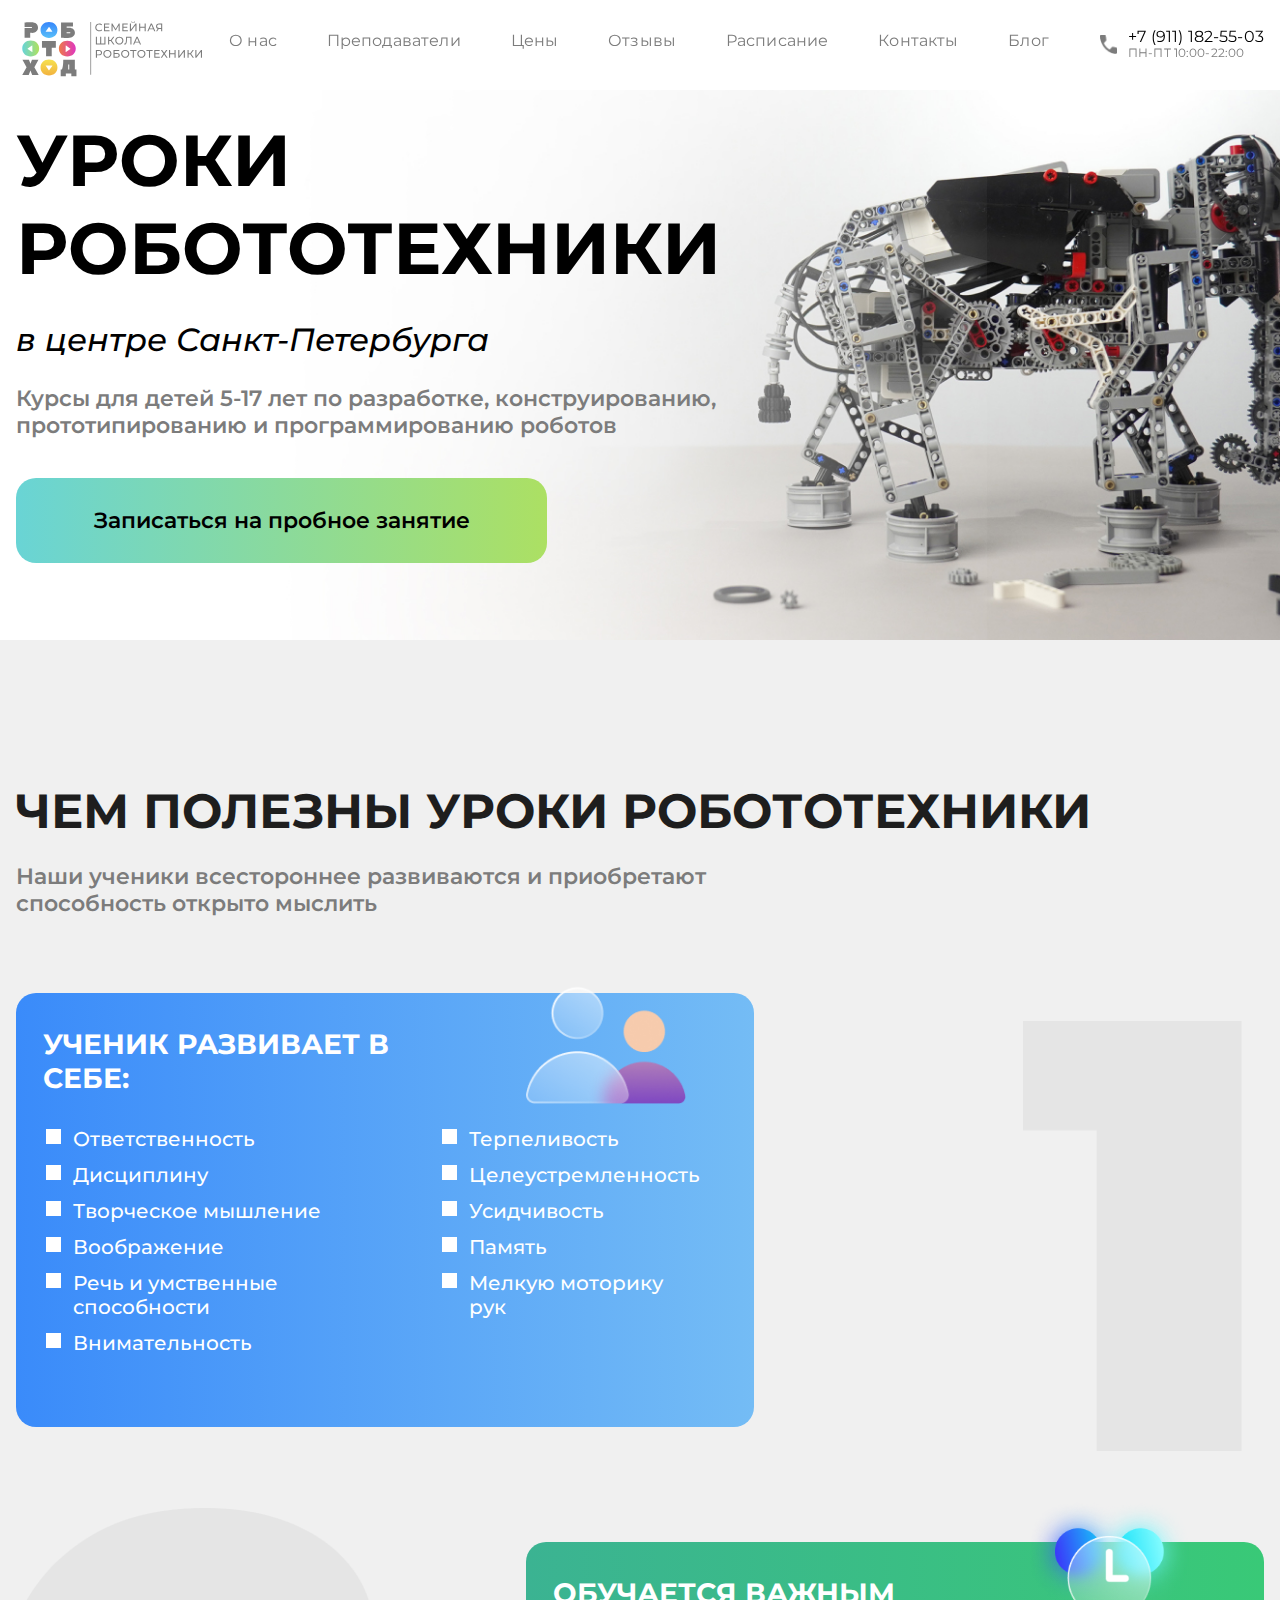
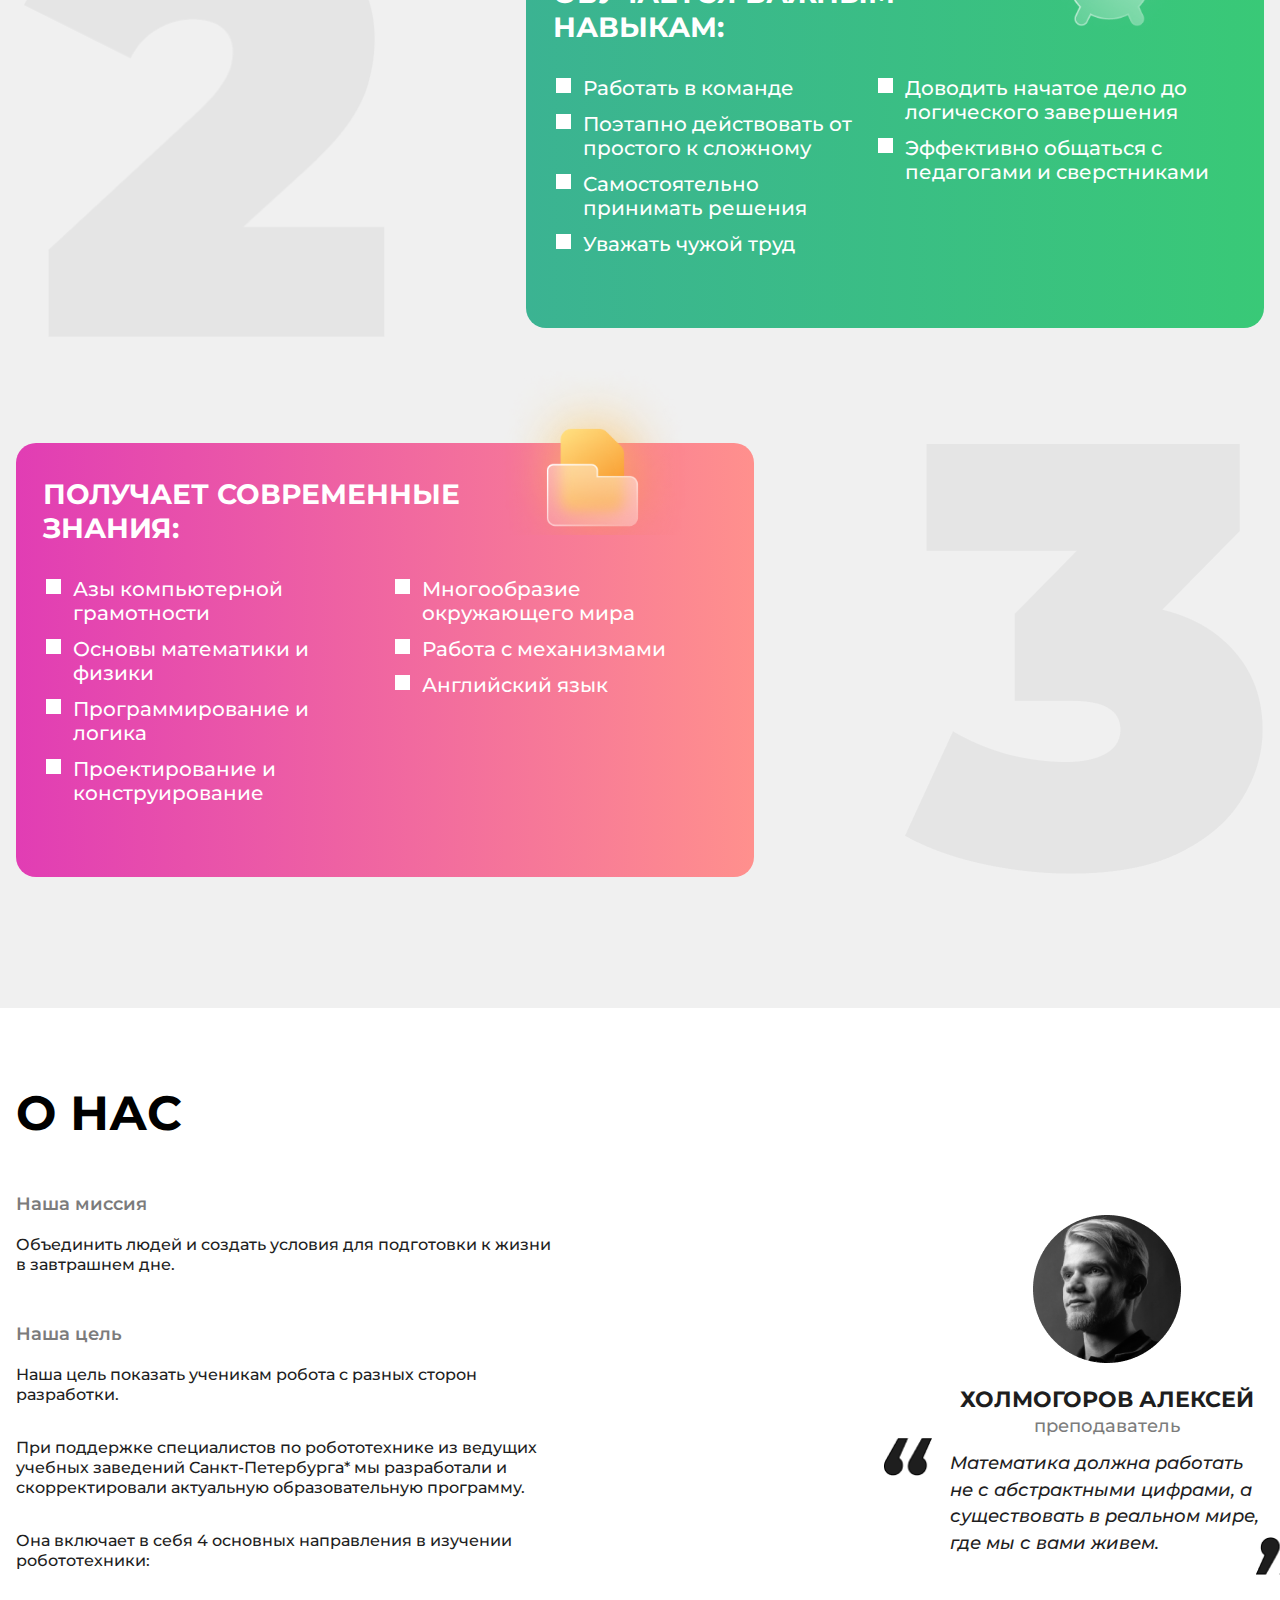
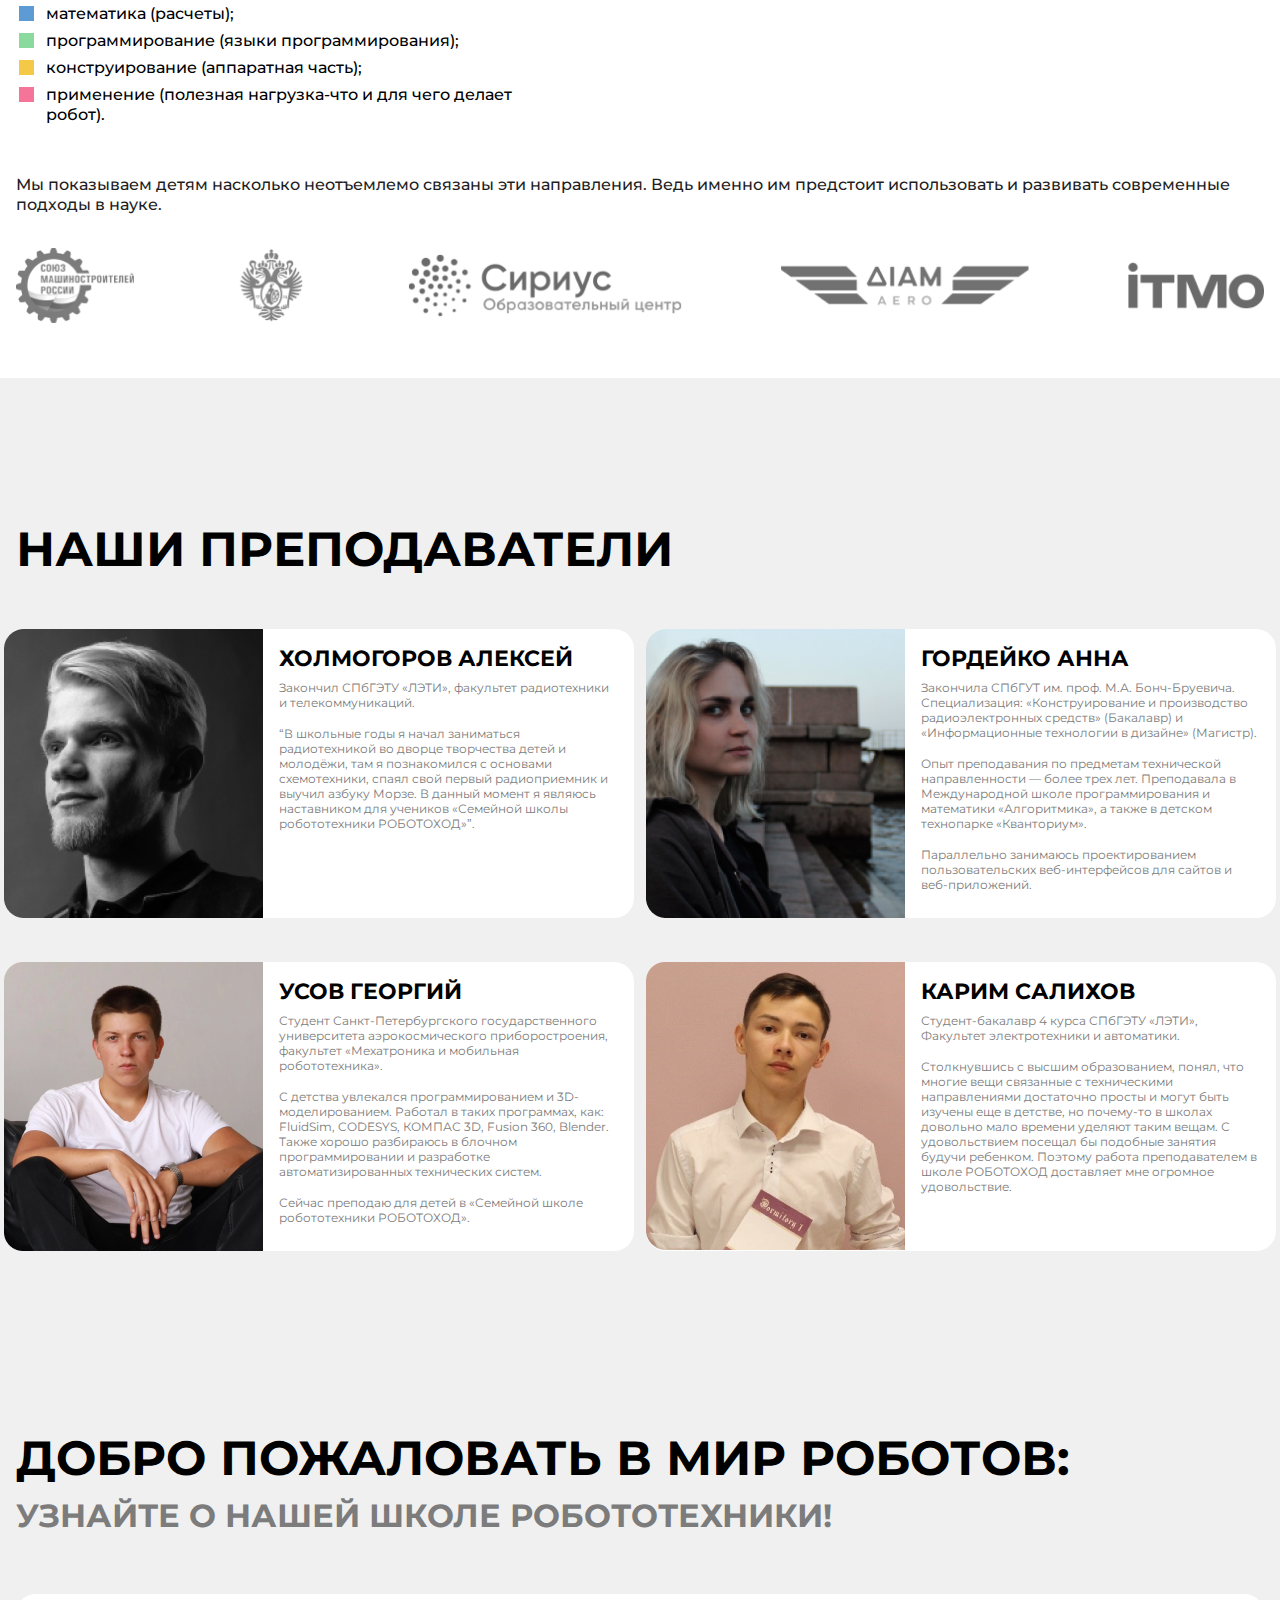
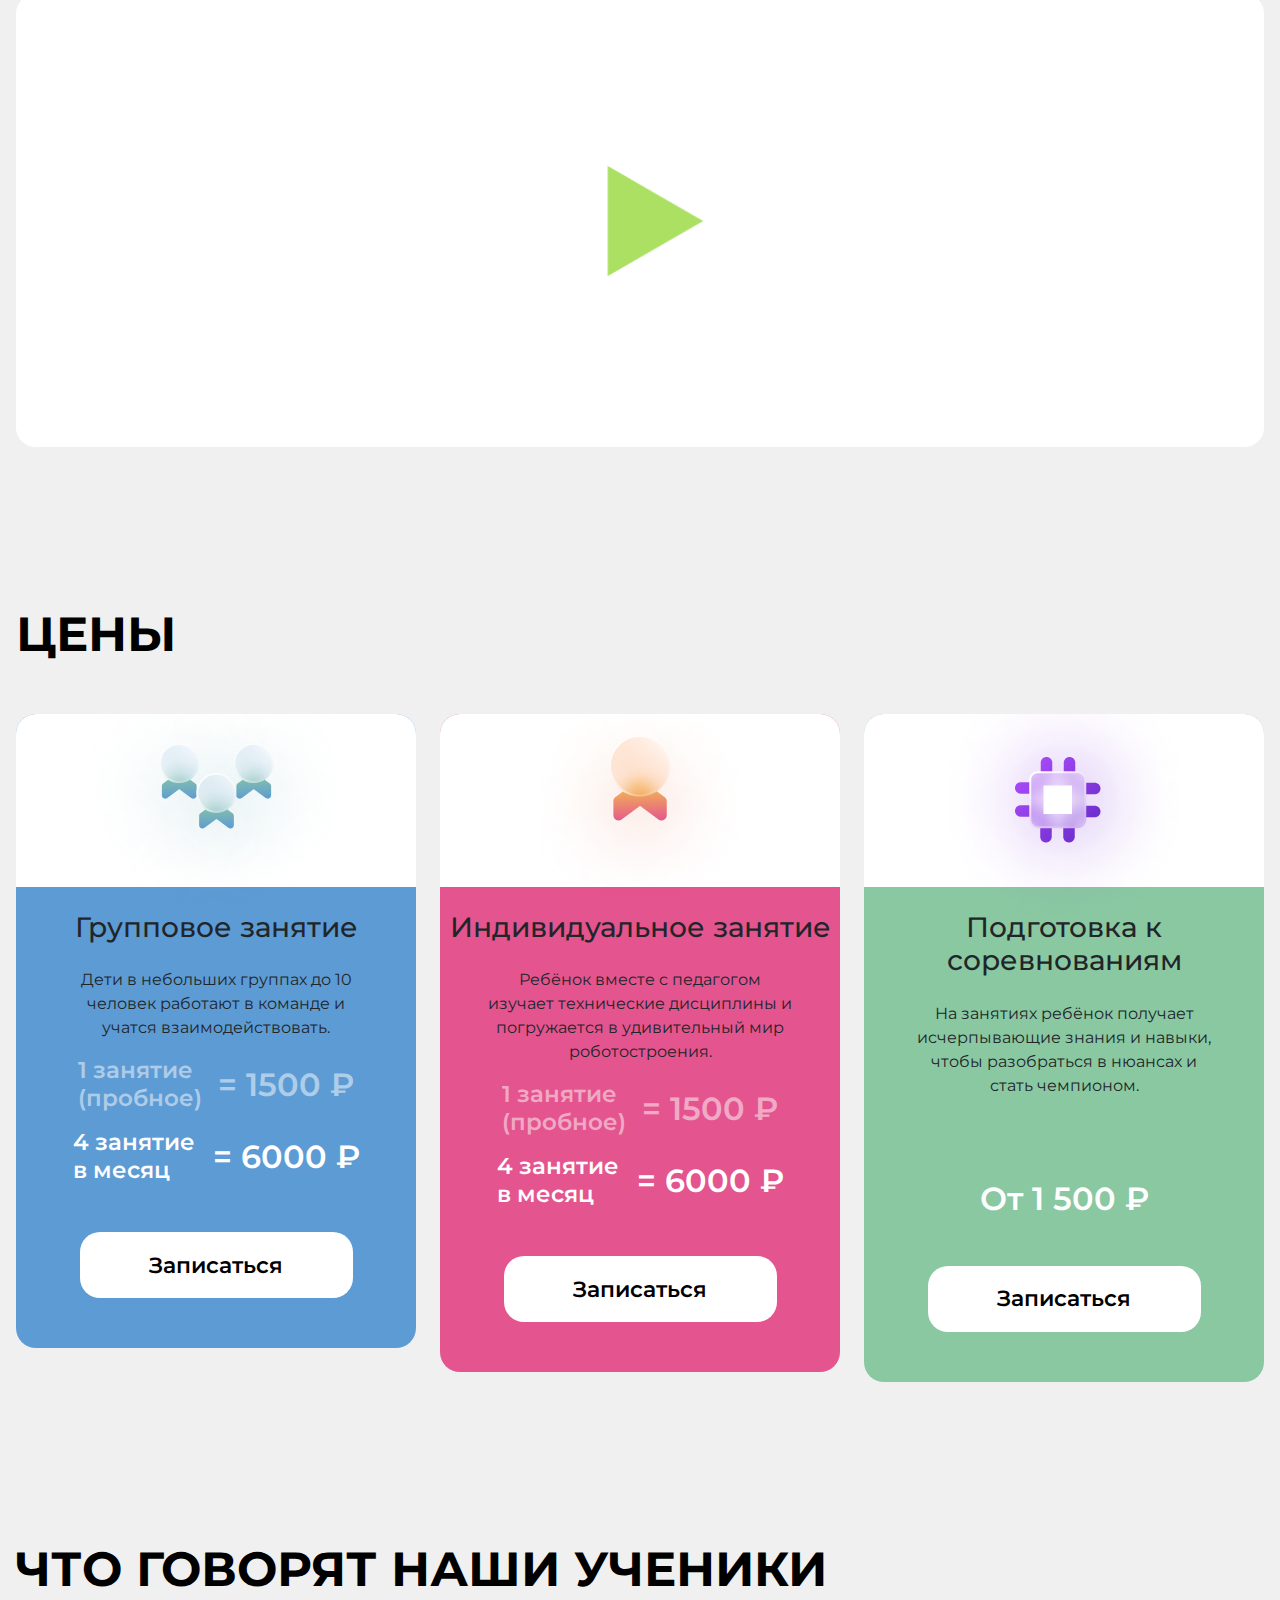
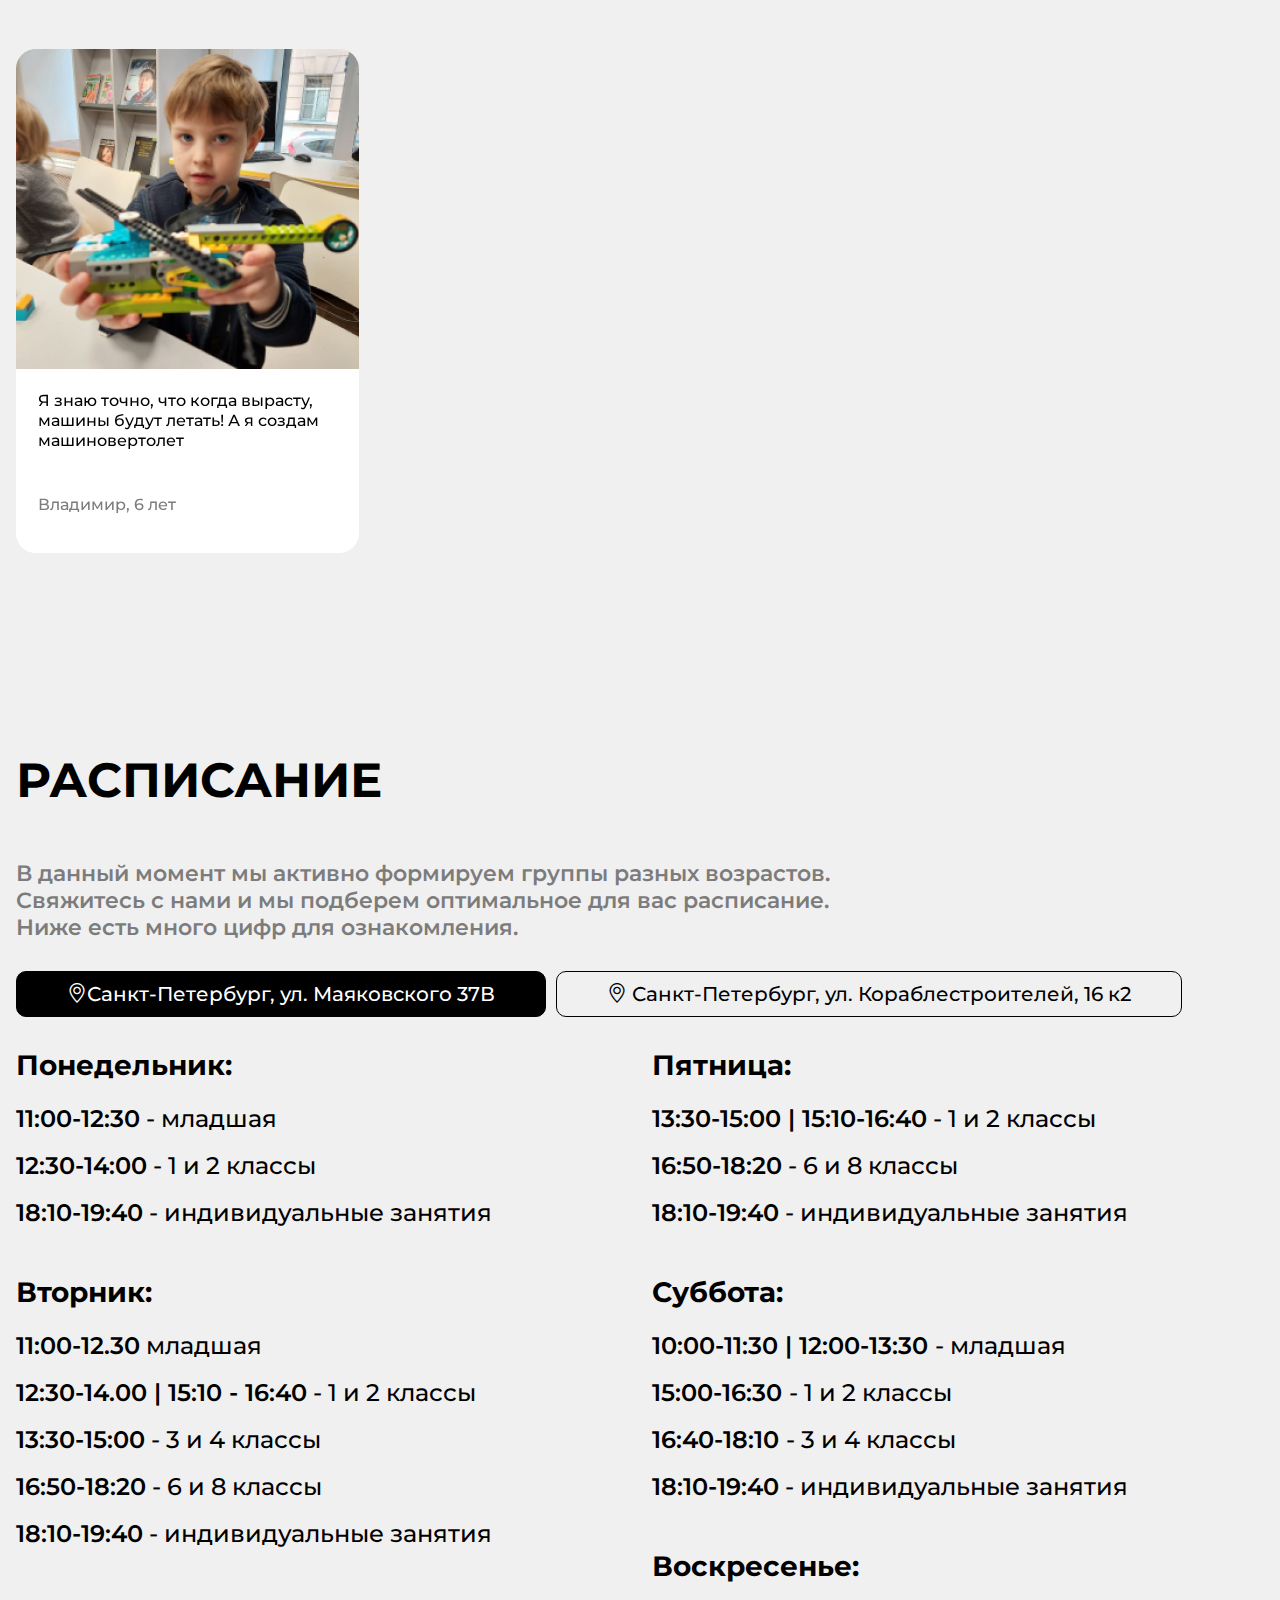
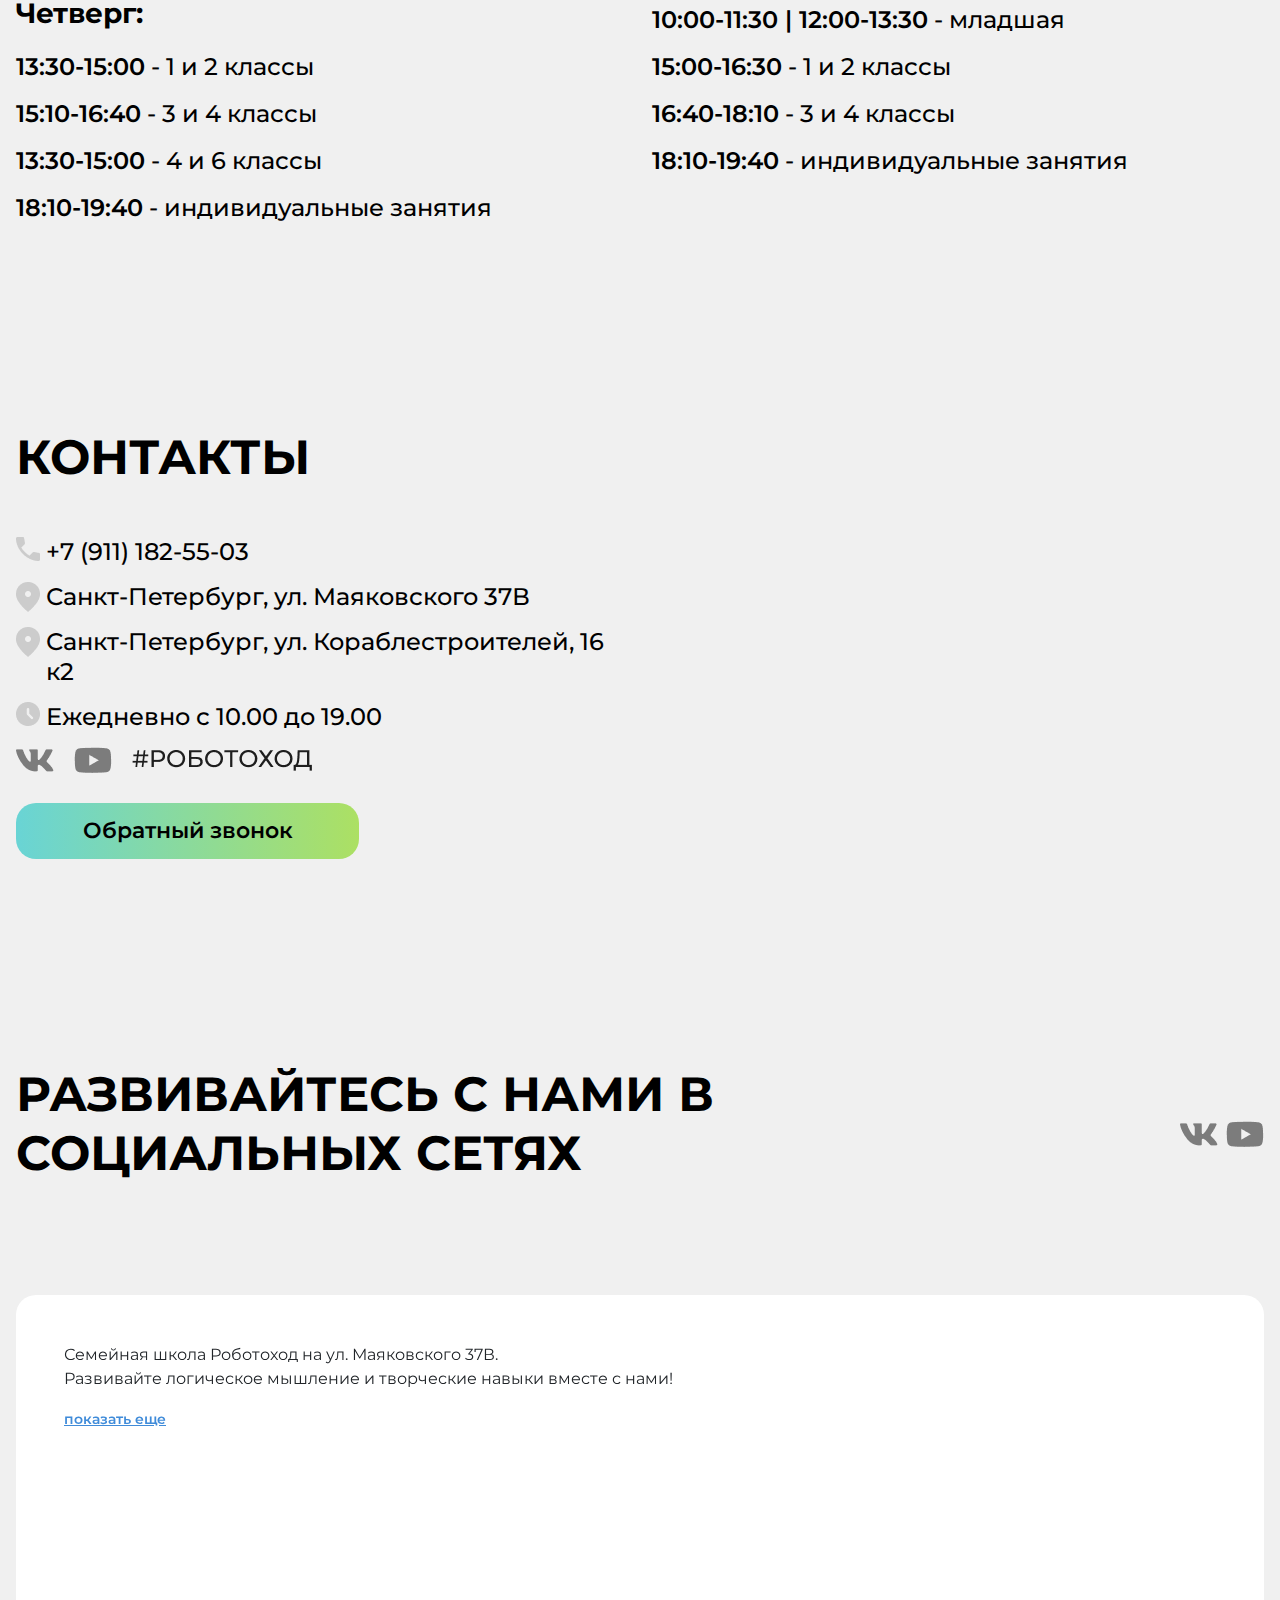
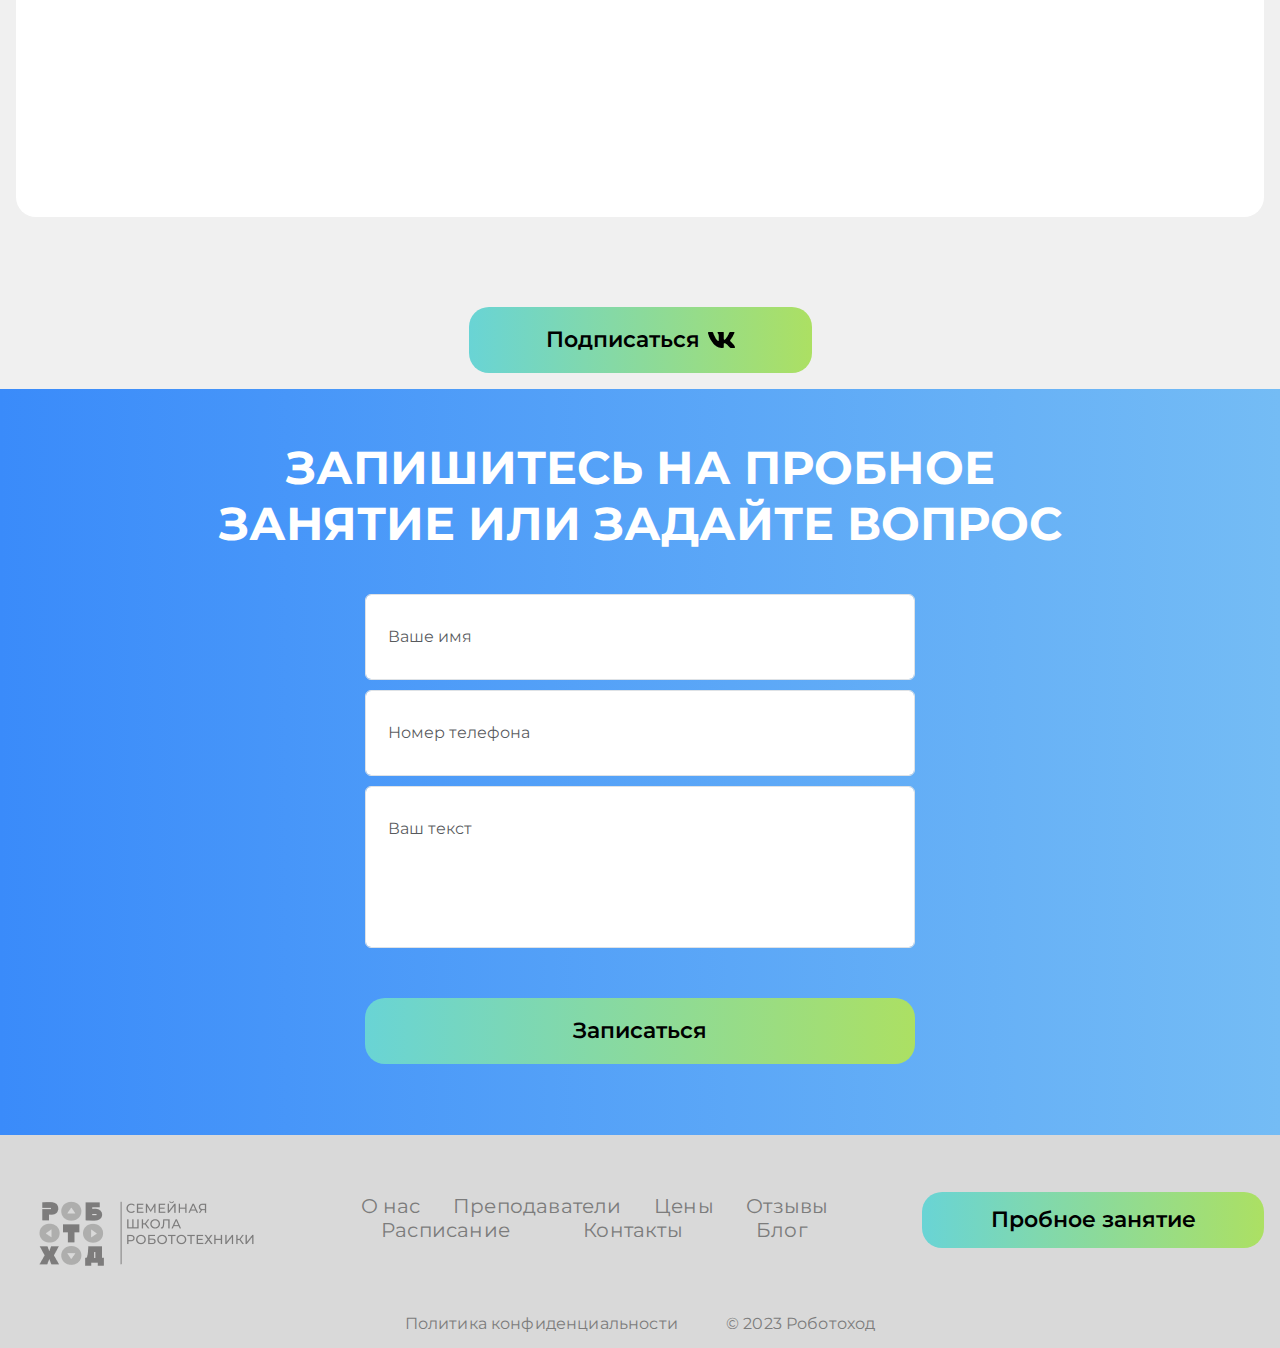
==== commit e644c706: "1231" ====
--- a/index.html
+++ b/index.html
@@ -496,7 +496,7 @@
                         <li class="schedule__item-text"><span>12:30-14.00 | 15:10 - 16:40</span> - 1 и 2 классы</li>
                         <li class="schedule__item-text"><span>13:30-15:00</span> - 3 и 4 классы</li>
                         <li class="schedule__item-text"><span>16:50-18:20</span> - 6 и 8 классы</li>
-                        <li class="schedule__item-text"><span>8:10-19:40</span> - индивидуальные занятия</li>
+                        <li class="schedule__item-text"><span>18:10-19:40</span> - индивидуальные занятия</li>
                     </ul>
                     <ul class="schedule__list  mb-md-5">
                         <li class="schedule__item-title">Четверг:</li>
@@ -509,7 +509,7 @@
                 <div class="col-md-6">
                     <ul class="schedule__list mb-md-5">
                         <li class="schedule__item-title">Пятница:</li>
-                        <li class="schedule__item-text"><span>3:30-15:00 | 15:10-16:40</span> - 1 и 2 классы </li>
+                        <li class="schedule__item-text"><span>13:30-15:00 | 15:10-16:40</span> - 1 и 2 классы </li>
                         <li class="schedule__item-text"><span>16:50-18:20</span> - 6 и 8 классы </li>
                         <li class="schedule__item-text"><span>18:10-19:40</span> - индивидуальные занятия </li>
                     </ul>
@@ -634,7 +634,8 @@
                     </div>
                 </div>
                 <div class="col-md-6">
-                    <div style="position:relative;overflow:hidden;"><a href="https://yandex.ru/maps/2/saint-petersburg/?utm_medium=mapframe&utm_source=maps" style="color:#eee;font-size:12px;position:absolute;top:0px;">Санкт‑Петербург</a><a href="https://yandex.ru/maps/2/saint-petersburg/house/ulitsa_mayakovskogo_37v/Z0kYdQJmTUUHQFtjfXV1cHtqbQ==/?ll=30.356400%2C59.941799&utm_medium=mapframe&utm_source=maps&z=17" style="color:#eee;font-size:12px;position:absolute;top:14px;">Улица Маяковского, 37В — Яндекс Карты</a><iframe src="https://yandex.ru/map-widget/v1/?ll=30.356400%2C59.941799&mode=search&ol=geo&ouri=ymapsbm1%3A%2F%2Fgeo%3Fdata%3DCgoxNjIyNDc1MTI5ElTQoNC-0YHRgdC40Y8sINCh0LDQvdC60YIt0J_QtdGC0LXRgNCx0YPRgNCzLCDRg9C70LjRhtCwINCc0LDRj9C60L7QstGB0LrQvtCz0L4sIDM30JIiCg3m2fJBFWjEb0I%2C&z=17" width="100%" height="400" frameborder="1" allowfullscreen="true" style="position:relative;"></iframe></div>
+                    <!-- <div style="position:relative;overflow:hidden;"><a href="https://yandex.ru/maps/2/saint-petersburg/?utm_medium=mapframe&utm_source=maps" style="color:#eee;font-size:12px;position:absolute;top:0px;">Санкт‑Петербург</a><a href="https://yandex.ru/maps/2/saint-petersburg/house/ulitsa_mayakovskogo_37v/Z0kYdQJmTUUHQFtjfXV1cHtqbQ==/?ll=30.356400%2C59.941799&utm_medium=mapframe&utm_source=maps&z=17" style="color:#eee;font-size:12px;position:absolute;top:14px;">Улица Маяковского, 37В — Яндекс Карты</a><iframe src="https://yandex.ru/map-widget/v1/?ll=30.356400%2C59.941799&mode=search&ol=geo&ouri=ymapsbm1%3A%2F%2Fgeo%3Fdata%3DCgoxNjIyNDc1MTI5ElTQoNC-0YHRgdC40Y8sINCh0LDQvdC60YIt0J_QtdGC0LXRgNCx0YPRgNCzLCDRg9C70LjRhtCwINCc0LDRj9C60L7QstGB0LrQvtCz0L4sIDM30JIiCg3m2fJBFWjEb0I%2C&z=17" width="100%" height="400" frameborder="1" allowfullscreen="true" style="position:relative;"></iframe></div> -->
+                    <iframe src="https://yandex.ru/map-widget/v1/?um=constructor%3Af32abd9a46ee973087b05bc4e64ebb7fbbdef05daf8dd1b9cd98d8c38f842160&amp;source=constructor" width="100%" height="400" frameborder="0"></iframe>
                 </div>
             </div>
         </div>
@@ -663,24 +664,30 @@
 
                     <div class="swiper-slide">
                         <div class="social__item p-3 p-md-5 bg-white">
-                            <p>Знаете, чего так ждут и любят ученики нашей семейной школы «РОБОТОХОД»? Это творческие уроки со свободной темой! это всегда свобода и невероятный поток фантазии! Посмотрите наш видео-отчет и попробуйте предположить, что же изобрели наши юные гении Хотите вступить в наш клуб?</p>
+                            <p>Семейная школа Роботоход на ул. Маяковского 37В.<br>
+                                Развивайте логическое мышление и творческие навыки вместе с нами!
+                                </p>
+                            <!-- <p>Знаете, чего так ждут и любят ученики нашей семейной школы «РОБОТОХОД»? Это творческие уроки со свободной темой! это всегда свобода и невероятный поток фантазии! Посмотрите наш видео-отчет и попробуйте предположить, что же изобрели наши юные гении Хотите вступить в наш клуб?</p> -->
                             <div class="mb-3">
                                 <a href="#" >показать еще</a>
                             </div>
                             <div class="social__item-video">
-                                <iframe style="width: 100%;" height="315" src="https://www.youtube.com/embed/xnZ91m22NaI" title="YouTube video player" frameborder="0" allow="accelerometer; autoplay; clipboard-write; encrypted-media; gyroscope; picture-in-picture; web-share" allowfullscreen></iframe>
+                                <iframe style="width: 100%;" height="315"  src="https://www.youtube.com/embed/winr4s9oBJs" title="YouTube video player" frameborder="0" allow="accelerometer; autoplay; clipboard-write; encrypted-media; gyroscope; picture-in-picture; web-share" allowfullscreen></iframe>
                             </div>
                         </div>
                     </div>
 
                     <div class="swiper-slide">
                         <div class="social__item p-3 p-md-5 bg-white">
-                            <p>Сегодня в нашей семейной школе робототехники Роботоходсостоялось первое индивидуальное занятие с преподавателем Алексеем ‍ По теме: землетрясение Составили робота, который смог бы компенсировать подземные толчки! Глобально материал очень сложный и многогранный.</p>
+                            <!-- <p>Сегодня в нашей семейной школе робототехники Роботоходсостоялось первое индивидуальное занятие с преподавателем Алексеем ‍ По теме: землетрясение Составили робота, который смог бы компенсировать подземные толчки! Глобально материал очень сложный и многогранный.</p> -->
+                            <p>Семейная школа Роботоход на ул. Кораблестроителей 16 к2.<br>
+                                Раскройте потенциал вашего ребёнка, дайте возможность всесторонне развиваться и получать востребованные навыки.
+                                </p>
                             <div class="mb-3">
                                 <a href="#" >показать еще</a>
                             </div>
                             <div class="social__item-video">
-                                <iframe style="width: 100%;" height="315" src="https://www.youtube.com/embed/D5Mx4vKE12M" title="YouTube video player" frameborder="0" allow="accelerometer; autoplay; clipboard-write; encrypted-media; gyroscope; picture-in-picture; web-share" allowfullscreen></iframe>
+                                <iframe style="width: 100%;" height="315" src="https://www.youtube.com/embed/326YtR1dFYU" title="YouTube video player" frameborder="0" allow="accelerometer; autoplay; clipboard-write; encrypted-media; gyroscope; picture-in-picture; web-share" allowfullscreen></iframe>
                             </div>
                         </div>
                     </div>
--- a/main.css
+++ b/main.css
@@ -1507,6 +1507,9 @@
   background-image: url("./images/nav-icin.png");
 }
 .contact__list-1 li:nth-child(3)::after {
+  background-image: url("./images/nav-icin.png");
+}
+.contact__list-1 li:nth-child(4)::after {
   background-image: url("./images/time.png");
 }
 .contact__list-1 a, .contact__list-1 span {
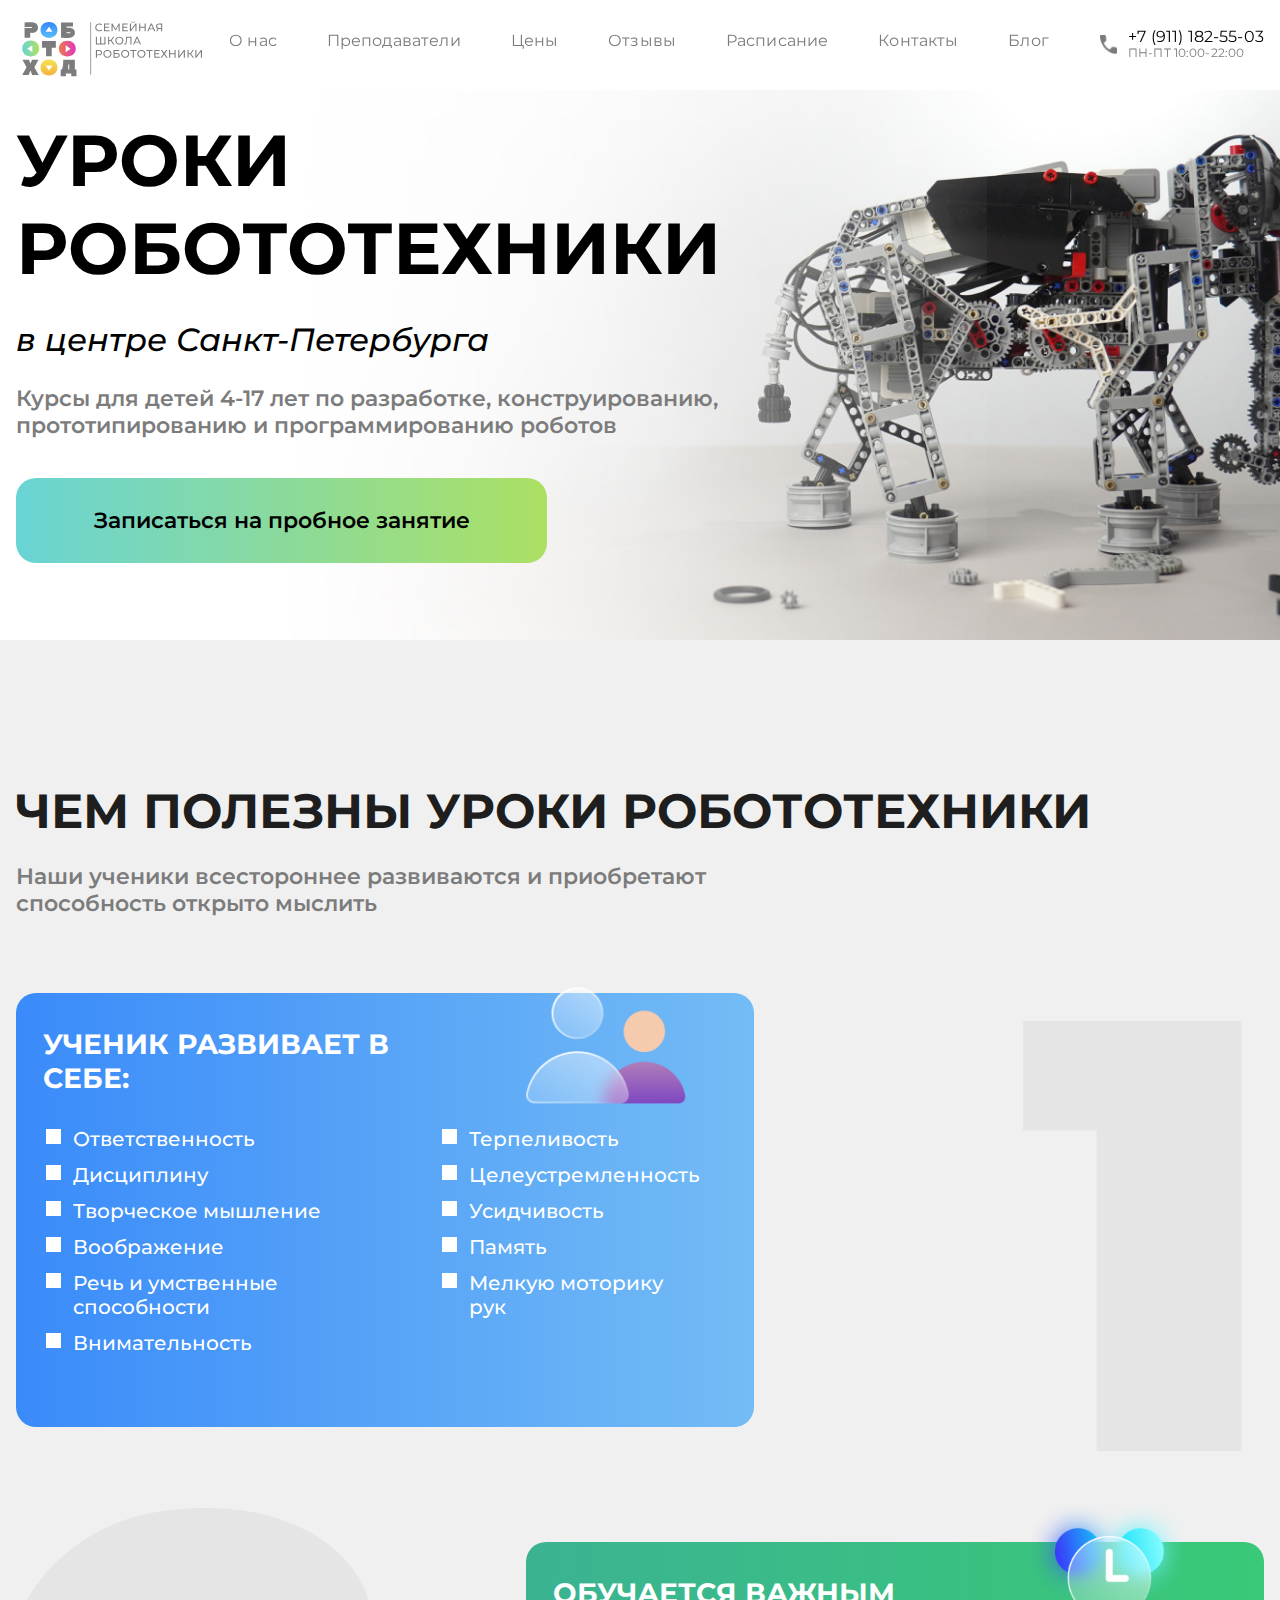
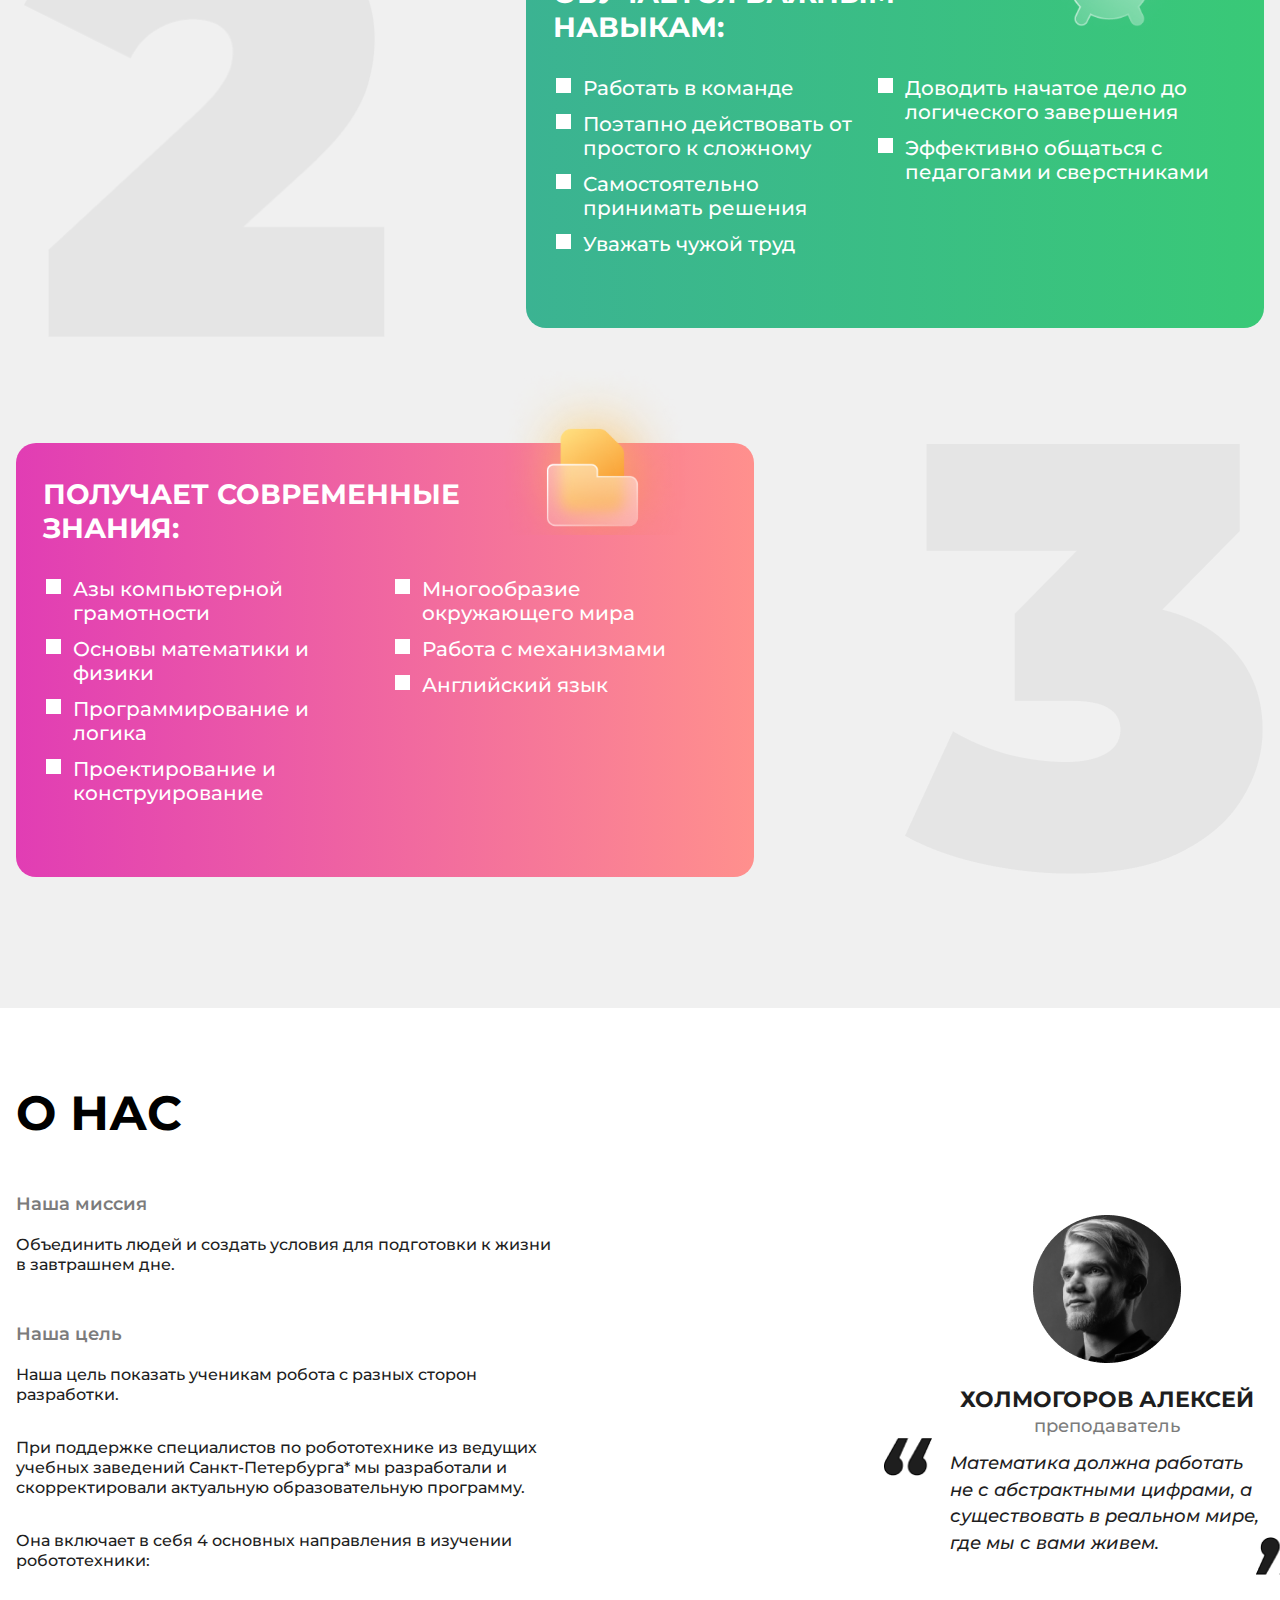
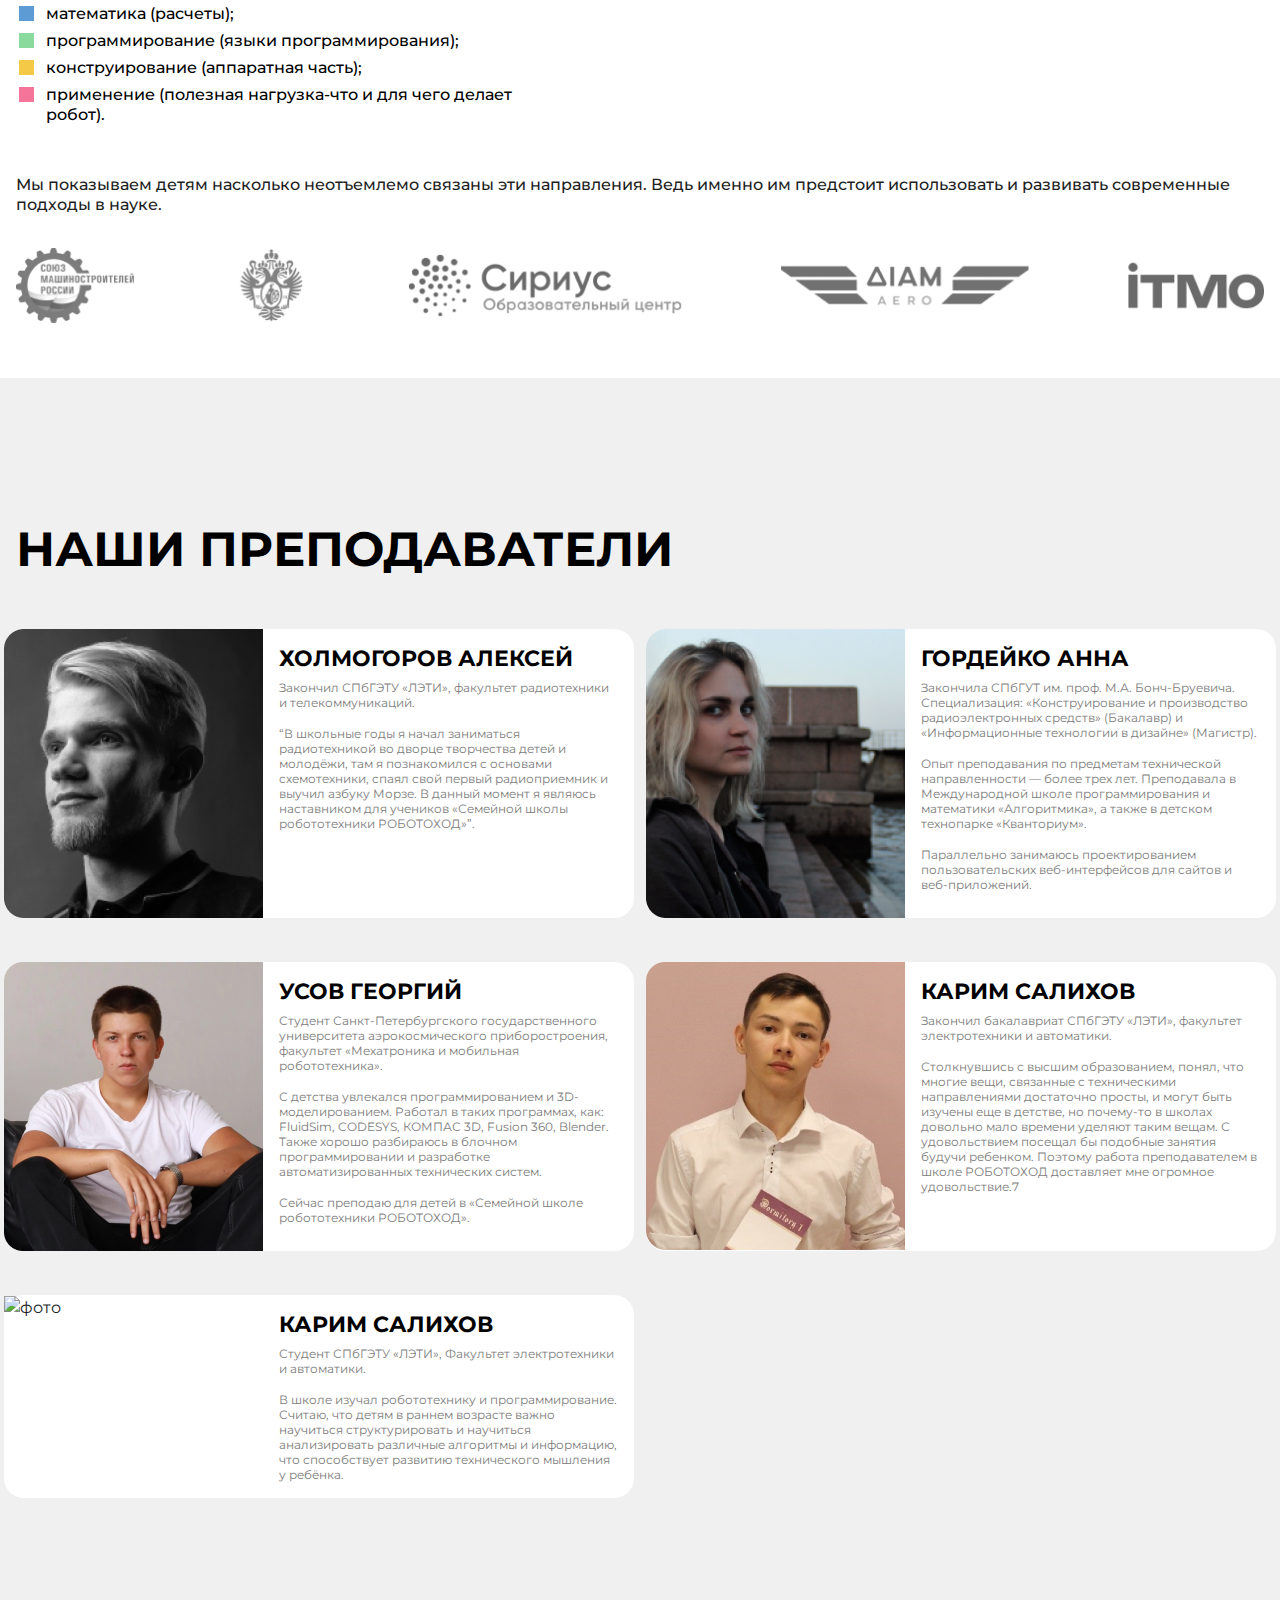
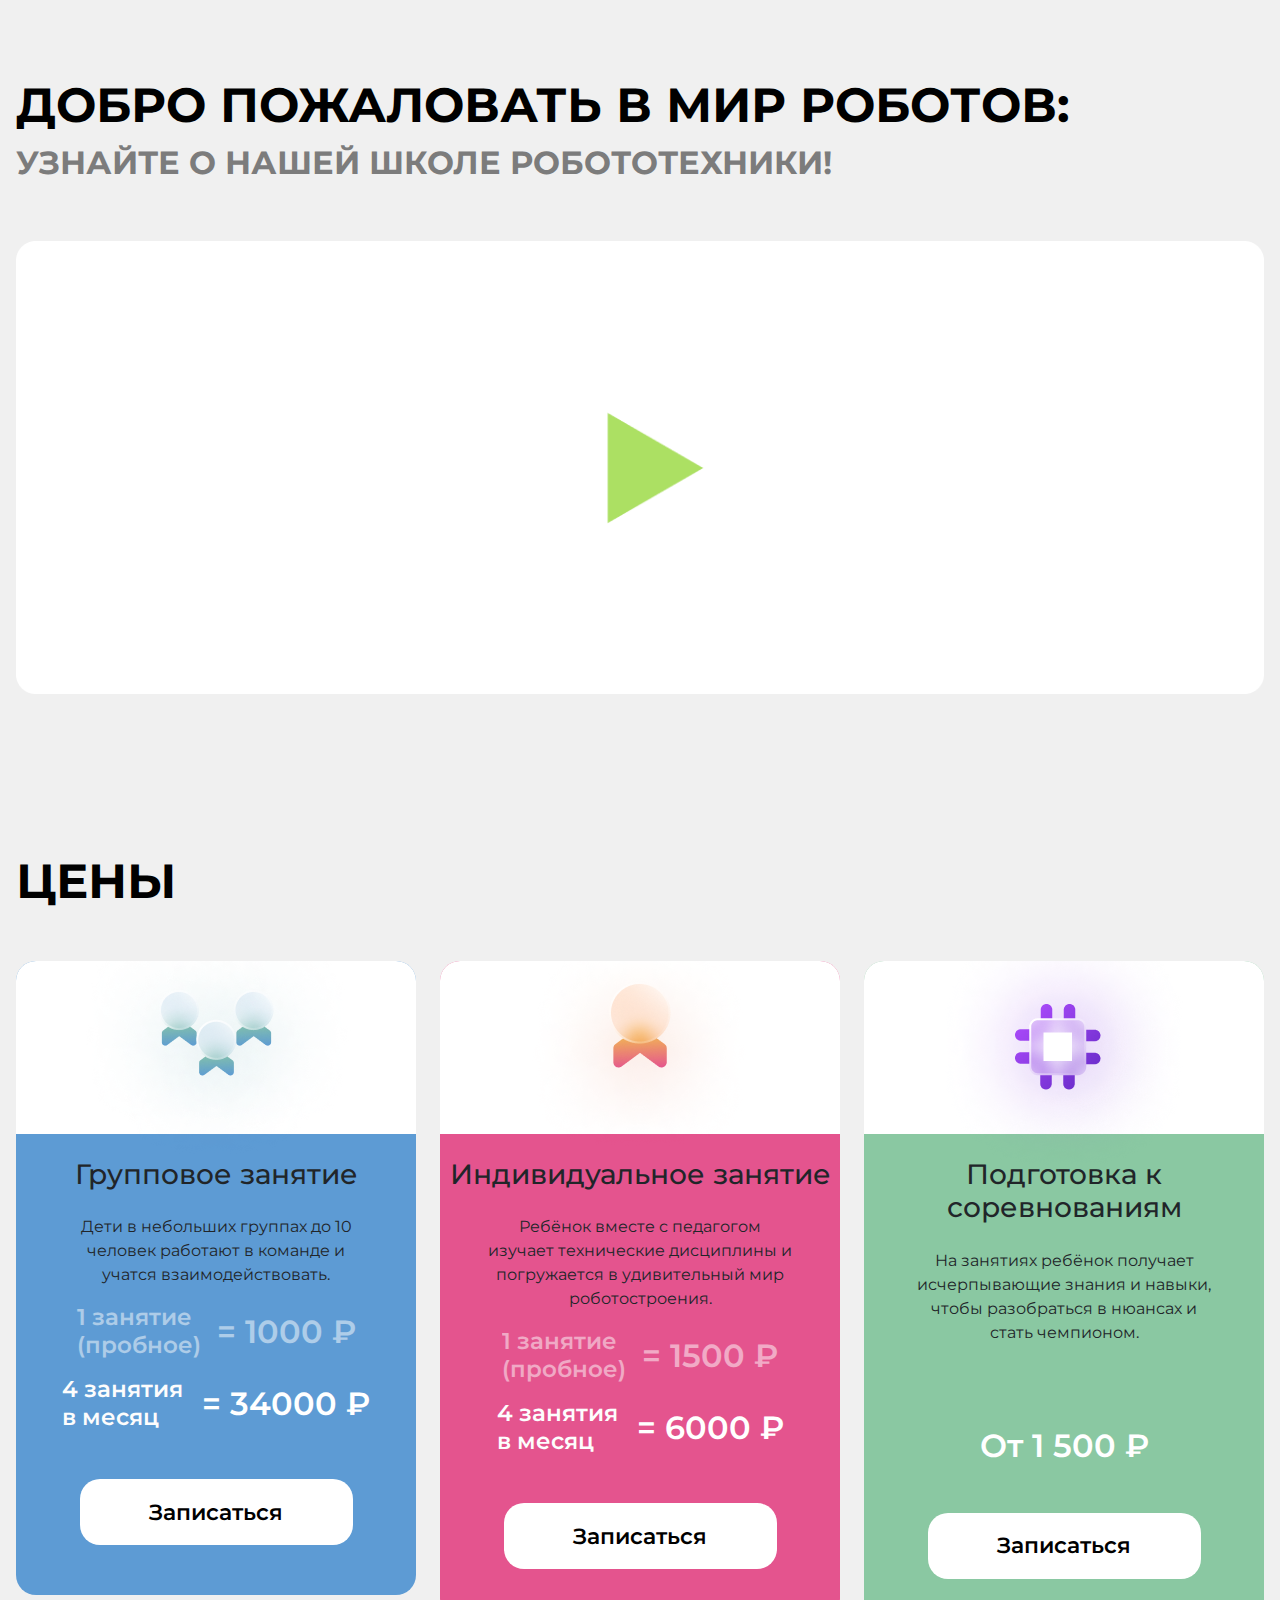
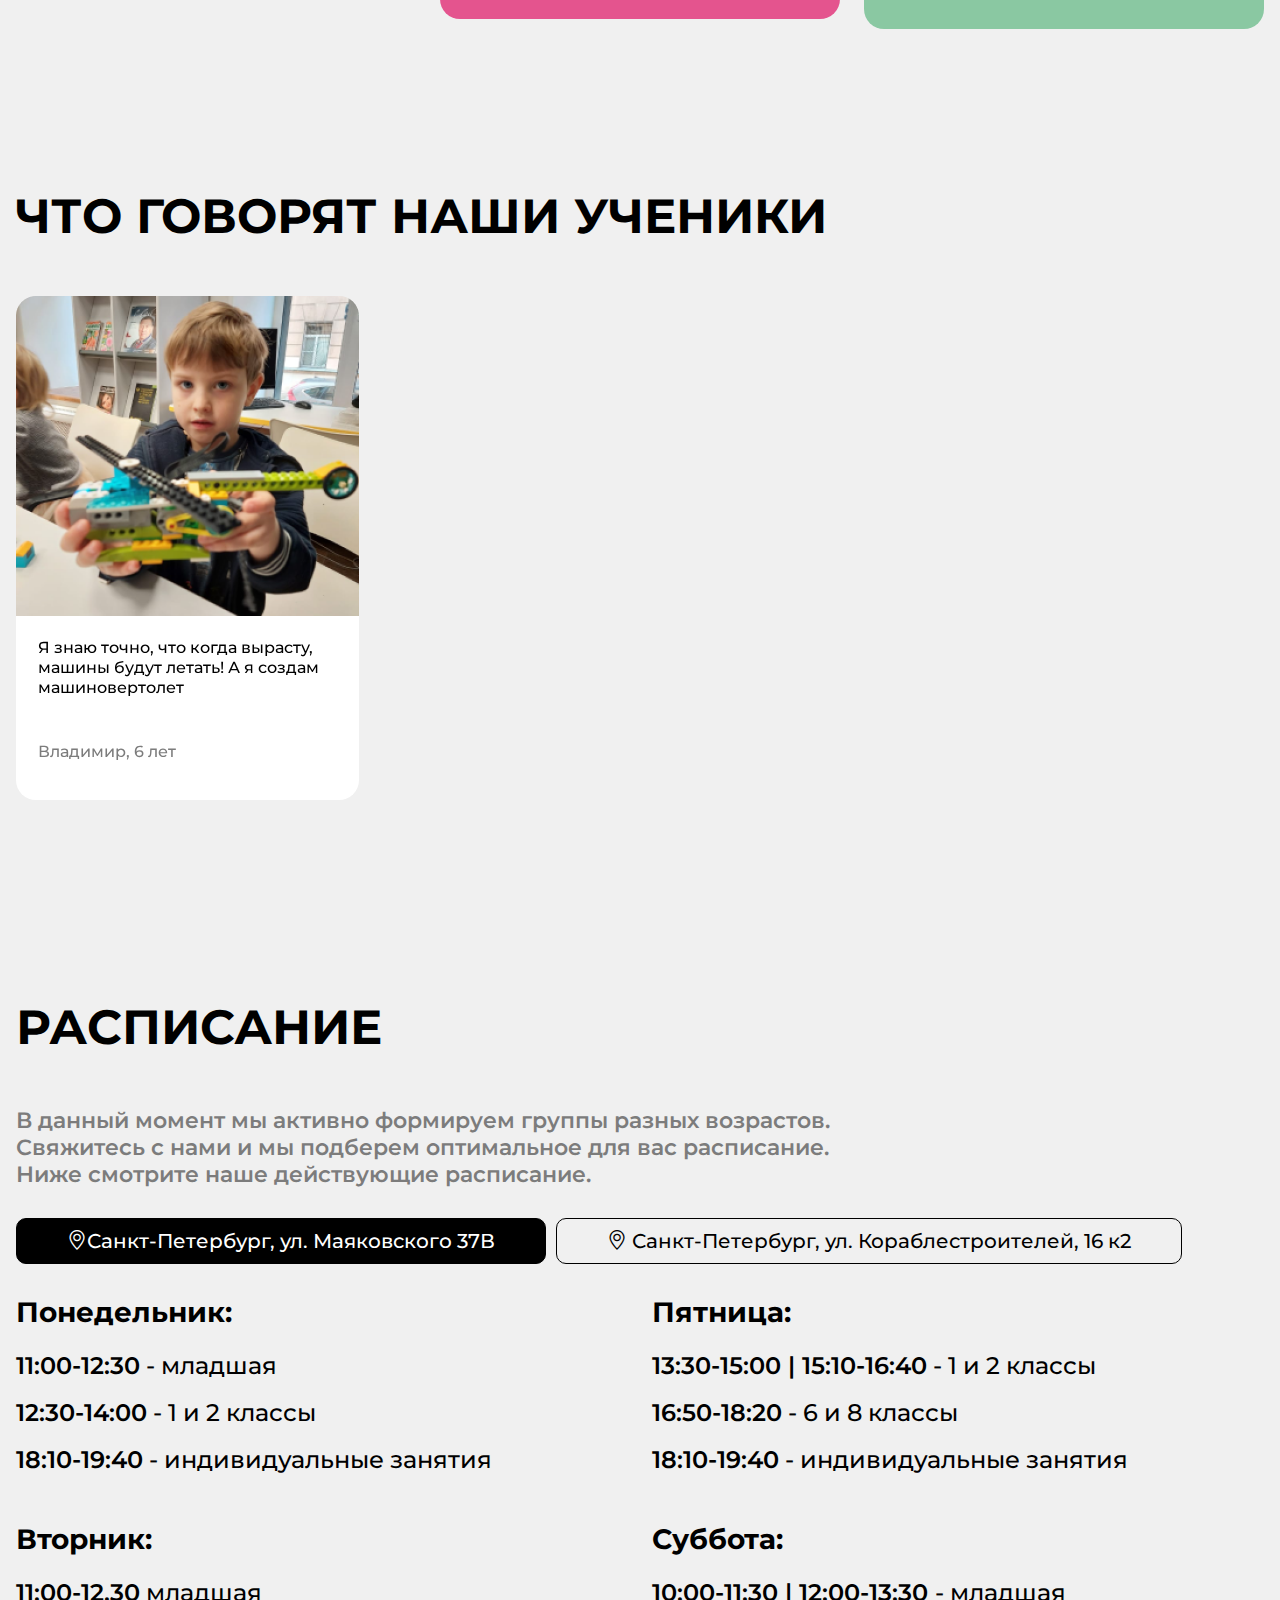
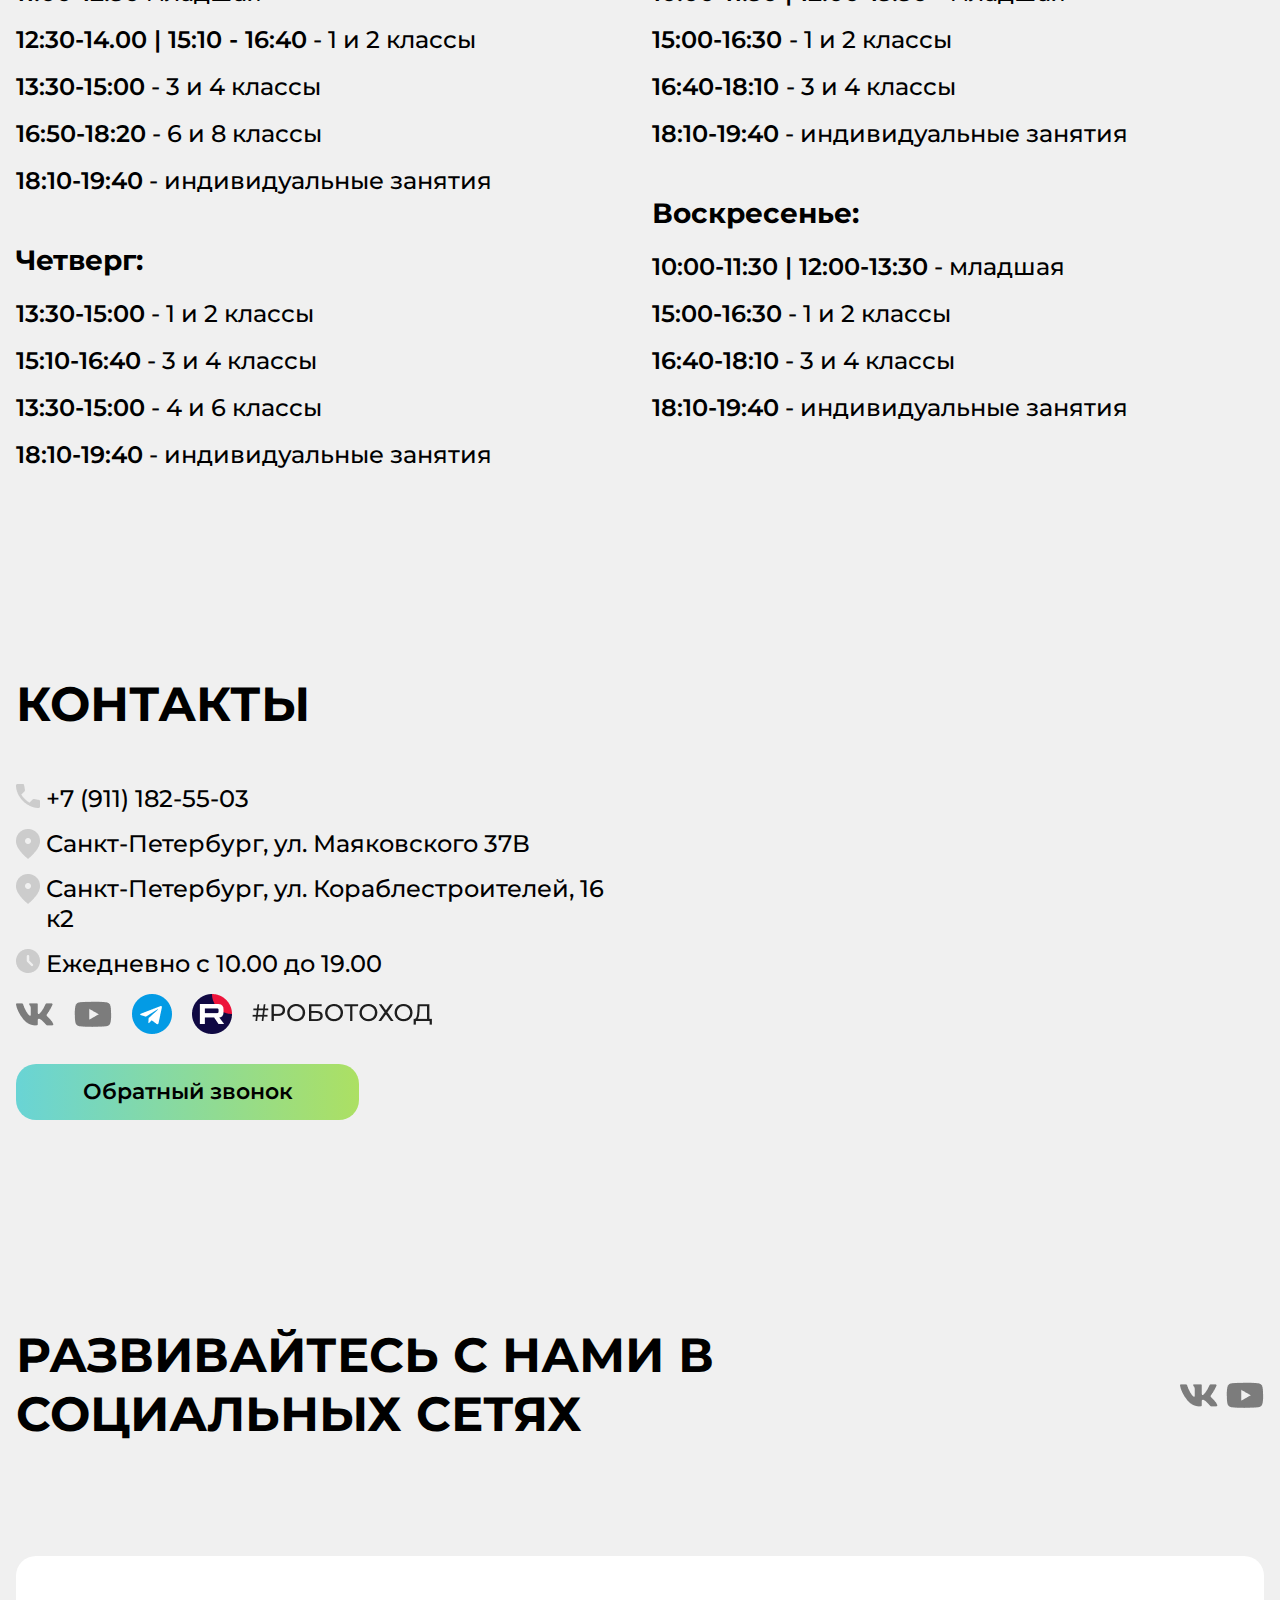
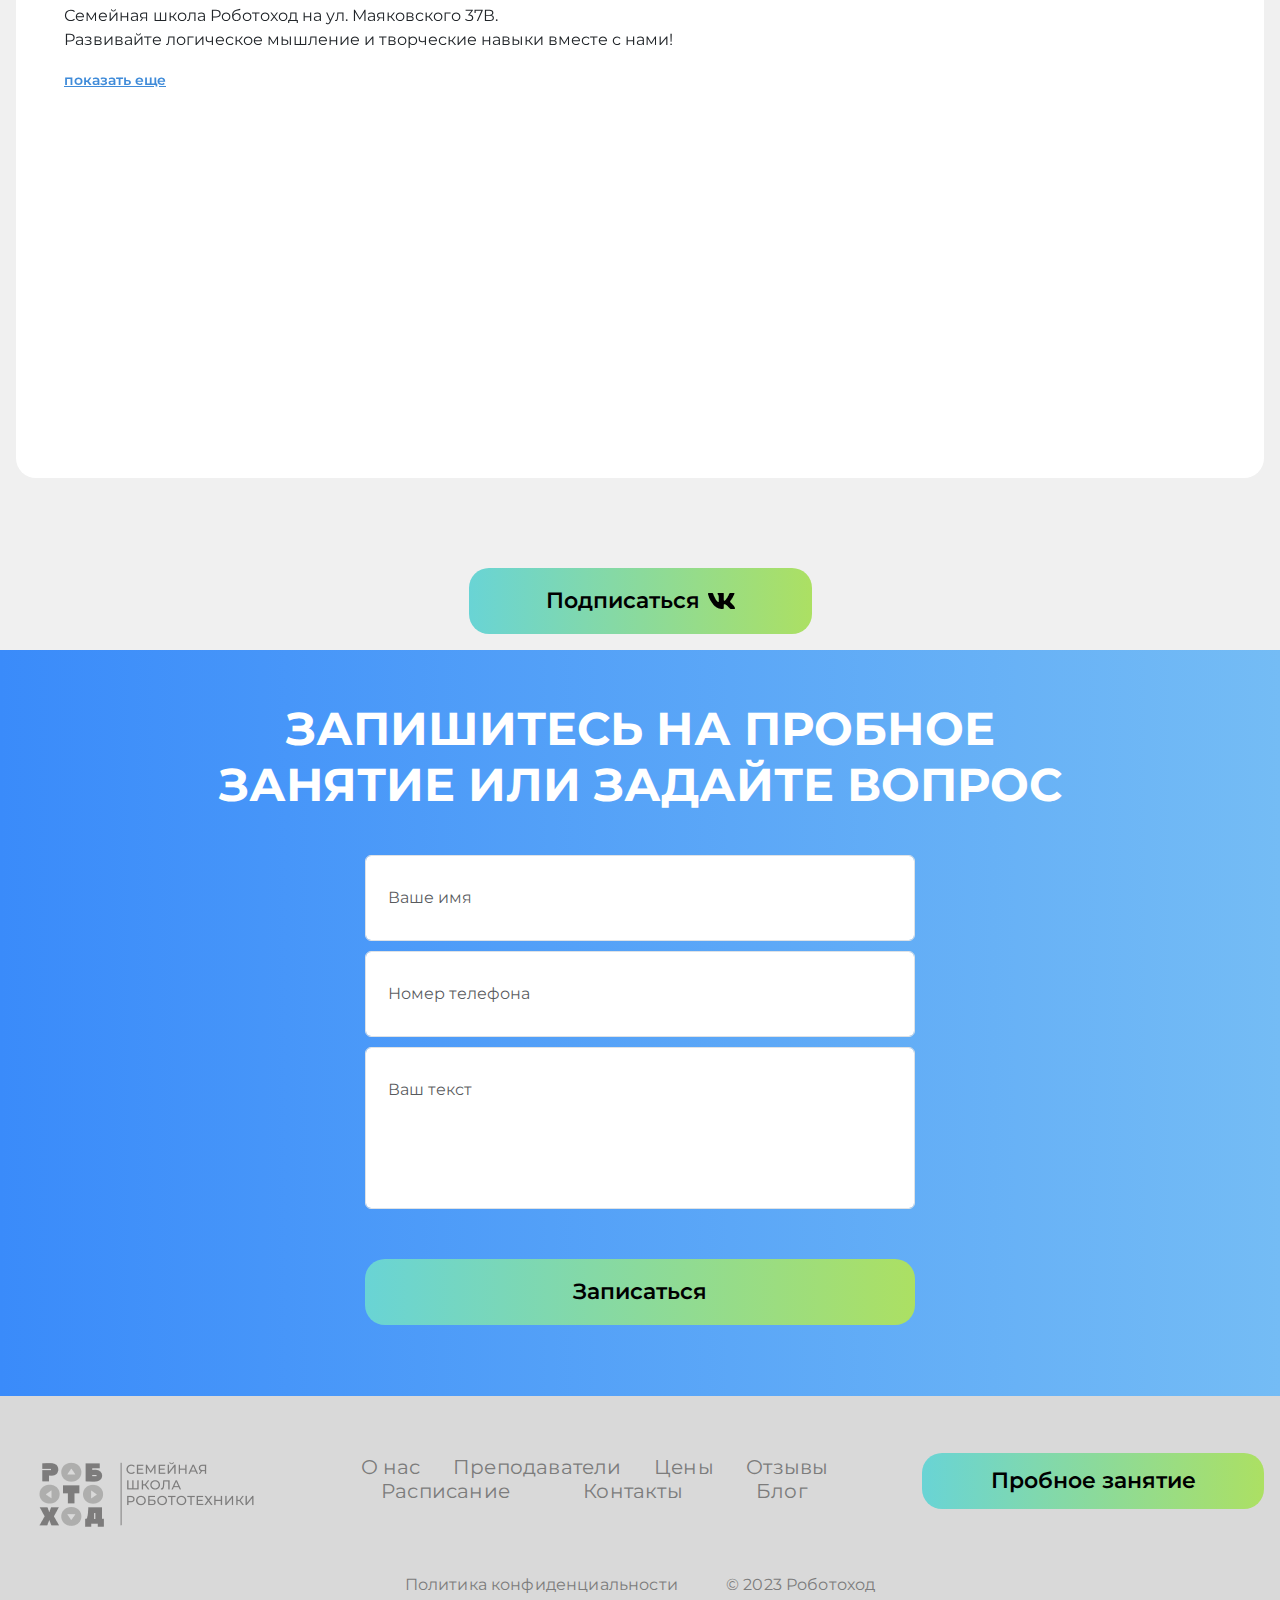
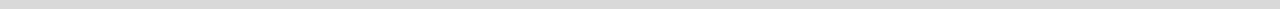
==== commit fbf027dc: "wqeq" ====
--- a/index.html
+++ b/index.html
@@ -58,7 +58,7 @@
         <div class="container">
             <h1 class="hero__title">УРОКИ РОБОТОТЕХНИКИ</h1>
             <div class="hero__text-1">в центре Санкт-Петербурга</div>
-            <div class="hero__text-2">Курсы для детей 5-17 лет по разработке, конструированию, прототипированию и программированию роботов</div>
+            <div class="hero__text-2">Курсы для детей 4-17 лет по разработке, конструированию, прототипированию и программированию роботов</div>
             <button type="button" class="hero__btn btn-hover btn-js">Записаться на пробное занятие</button>
         </div>
     </section>
@@ -235,10 +235,28 @@
                         <h3 class="teachers__card-title mb-2">Карим Салихов</h3>
                         <div class="teachers__card-text">
                             <p>
-                                Студент-бакалавр 4 курса СПбГЭТУ «ЛЭТИ», Факультет электротехники и автоматики.
+                                Закончил бакалавриат СПбГЭТУ «ЛЭТИ», факультет электротехники и автоматики.
                             </p>
                             <p>
-                                Столкнувшись с высшим образованием, понял, что многие вещи связанные с техническими направлениями достаточно просты и могут быть изучены еще в детстве, но почему-то в школах довольно мало времени уделяют таким вещам. С удовольствием посещал бы подобные занятия будучи ребенком. Поэтому работа преподавателем в школе РОБОТОХОД доставляет мне огромное удовольствие.
+                                Столкнувшись с высшим образованием, понял, что многие вещи, связанные с техническими направлениями достаточно просты, и могут быть изучены еще в детстве, но почему-то в школах довольно мало времени уделяют таким вещам. С удовольствием посещал бы подобные занятия будучи ребенком. Поэтому работа преподавателем в школе РОБОТОХОД доставляет мне огромное удовольствие.7
+                            </p>
+
+                        </div>
+                    </div>
+                </div>
+                <div class="col-lg-6 d-flex teachers__card p-0">
+                    <picture>
+                        <source srcset="./images/foto-5-dest.png" media="(min-width: 768px)">
+                        <img class="" src="./images/foto-5-mob.png" alt="фото"/>
+                    </picture>
+                    <div class="px-2 pt-2 px-lg-3 pt-lg-3">
+                        <h3 class="teachers__card-title mb-2">Карим Салихов</h3>
+                        <div class="teachers__card-text">
+                            <p>
+                                Студент СПбГЭТУ «ЛЭТИ», Факультет электротехники и автоматики.
+                            </p>
+                            <p>
+                                В школе изучал робототехнику и программирование. Считаю, что детям в раннем возрасте важно научиться структурировать и научиться анализировать различные алгоритмы и информацию, что способствует развитию технического мышления у ребёнка.
                             </p>
 
                         </div>
@@ -278,7 +296,7 @@
                         </div>
 
                         <div class="d-flex align-items-center justify-content-center mb-5">
-                            <div class="price__elem1">4 занятие в месяц</div>
+                            <div class="price__elem1">4 занятия в месяц</div>
                             <div class="price__elem2">= 3000 ₽</div>
                         </div>
 
@@ -304,7 +322,7 @@
                         </div>
 
                         <div class="d-flex align-items-center justify-content-center mb-5">
-                            <div class="price__elem1">4 занятие в месяц</div>
+                            <div class="price__elem1">4 занятия в месяц</div>
                             <div class="price__elem2">= 6000 ₽</div>
                         </div>
 
@@ -346,12 +364,12 @@
 
                         <div class="d-flex align-items-center  justify-content-center opacity-50 mb-3">
                             <div class="price__elem1">1 занятие (пробное)</div>
-                            <div class="price__elem2">= 1500 ₽</div>
+                            <div class="price__elem2">= 1000 ₽</div>
                         </div>
 
                         <div class="d-flex align-items-center justify-content-center mb-5">
-                            <div class="price__elem1">4 занятие в месяц</div>
-                            <div class="price__elem2">= 6000 ₽</div>
+                            <div class="price__elem1">4 занятия в месяц</div>
+                            <div class="price__elem2">= 34000 ₽</div>
                         </div>
 
                         <div>
@@ -374,7 +392,7 @@
                         </div>
 
                         <div class="d-flex align-items-center justify-content-center mb-5">
-                            <div class="price__elem1">4 занятие в месяц</div>
+                            <div class="price__elem1">4 занятия в месяц</div>
                             <div class="price__elem2">= 6000 ₽</div>
                         </div>
 
@@ -475,7 +493,7 @@
         <div class="container">
 
             <h2>Расписание</h2>
-            <p class="schedule__text">В данный момент мы активно формируем группы разных возрастов. Свяжитесь с нами и мы подберем оптимальное для вас расписание. Ниже есть много цифр для ознакомления.</p>
+            <p class="schedule__text">В данный момент мы активно формируем группы разных возрастов. Свяжитесь с нами и мы подберем оптимальное для вас расписание. Ниже смотрите наше действующие расписание.</p>
 
             <div class="mb-3 schedule__btn-wrapper">
                 <button class="schedule__btn schedule__btn-1 schedule__btn--active"> <i class="bi bi-geo-alt"></i>Санкт-Петербург, ул. Маяковского 37В</button>
@@ -576,7 +594,7 @@
                         <li class="schedule__item-text"><span>14:00-15:30</span> - 1 и 2 классы</li>
                         <li class="schedule__item-text"><span>16:30-18:00</span> - 3 и 4 классы</li>
                         <li class="schedule__item-text"><span>18:10-19:40</span>  - индивидуальные занятия</li>
-                        <li class="schedule__item-text" style="color: #E4548E"><span style="color: #E4548E">16:30-18:00</span> - мастер класс (бесплатный)</li>
+                        <li class="schedule__item-text" style="color: #E4548E"><span style="color: #E4548E">16:30-18:00</span> - мастер класс (бесплатный по предварительной записи)</li>
                     </ul>
                     <ul class="schedule__list  mb-md-5">
                         <li class="schedule__item-title">Воскресенье:</li>
@@ -623,9 +641,18 @@
                             </a>
                         </li>
                         <li>
+                            <a href="https://t.me/s/robotohod">   
+                                <img src="./images/telegram.png" alt="">
+                            </a>
+                        </li>
+                        <li>
+                            <a href="https://rutube.ru/channel/30231437/">   
+                                <img src="./images/rutube.png" alt="">
+                            </a>
+                        </li>
+                        <li>
                             <a href="https://robotohod.com/">   
                                 <img src="./images/robo.png" alt="">
-
                             </a>
                         </li>
                     </ul>
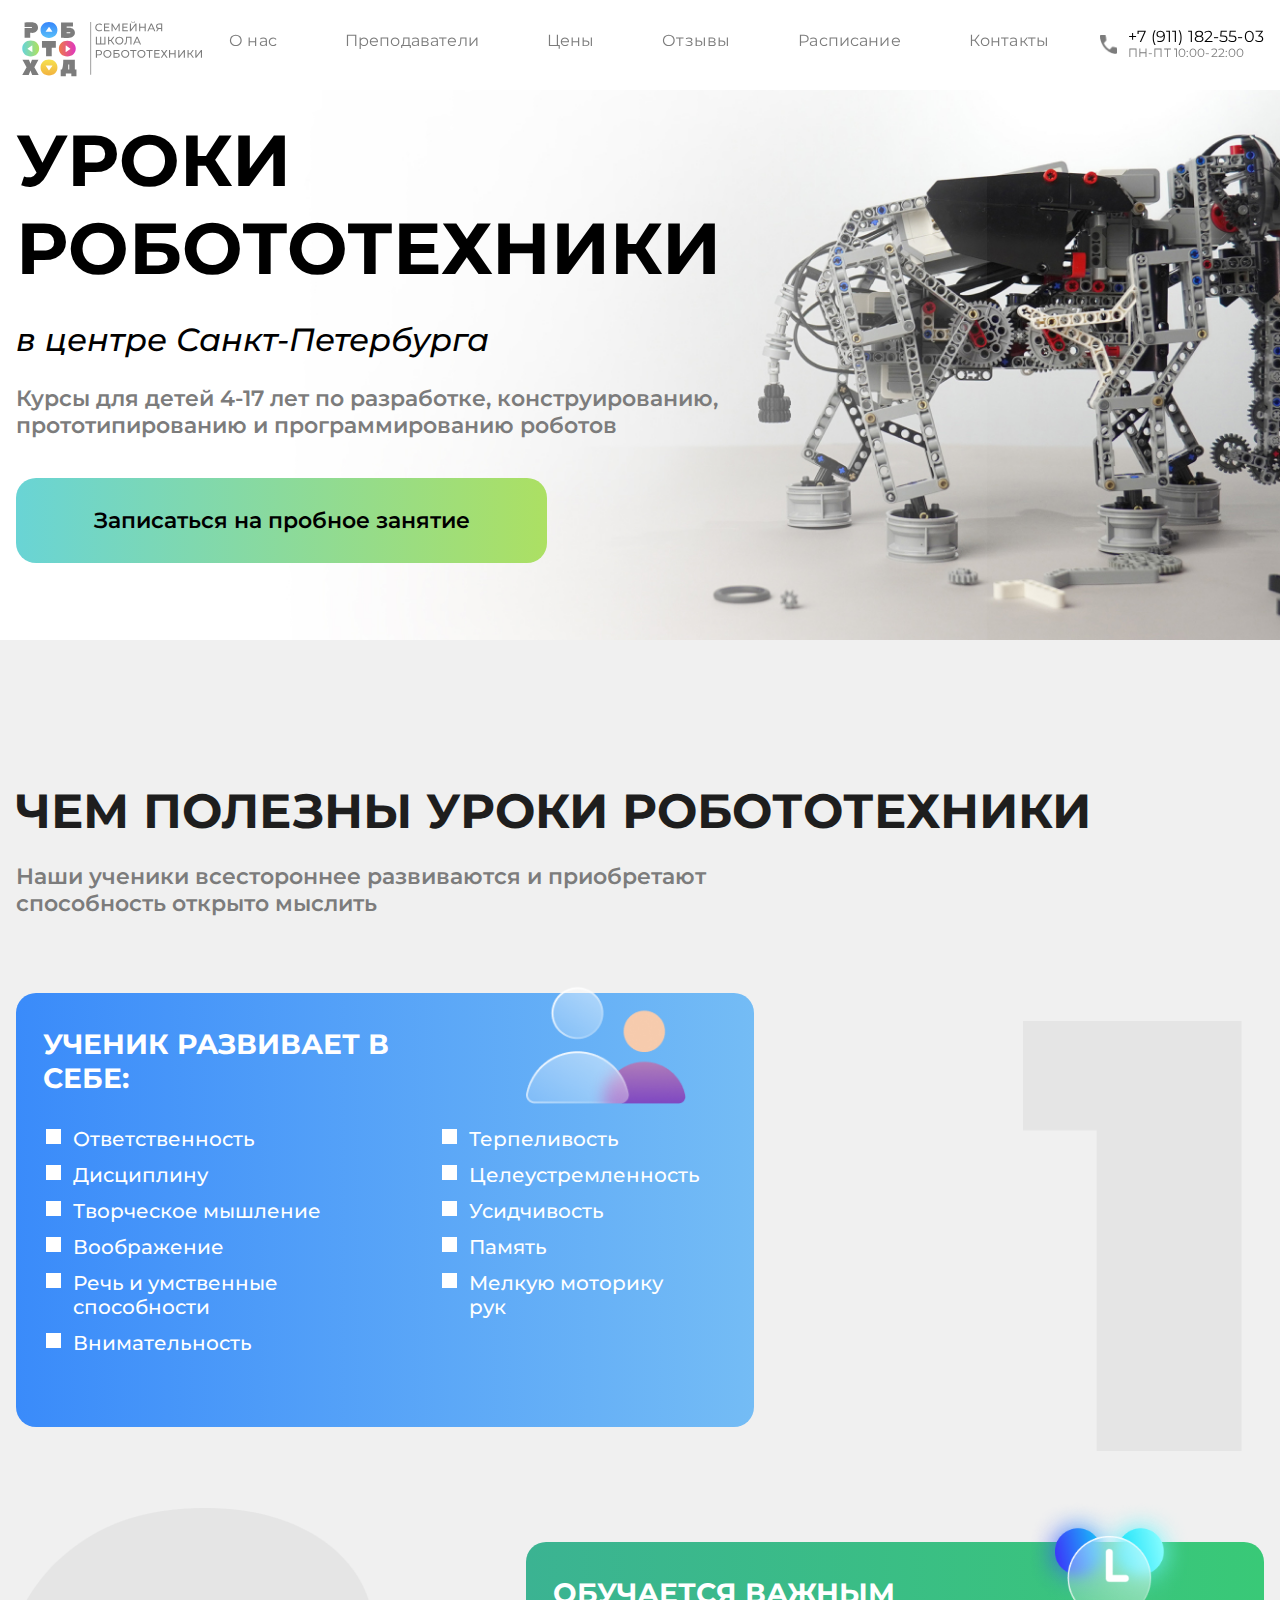
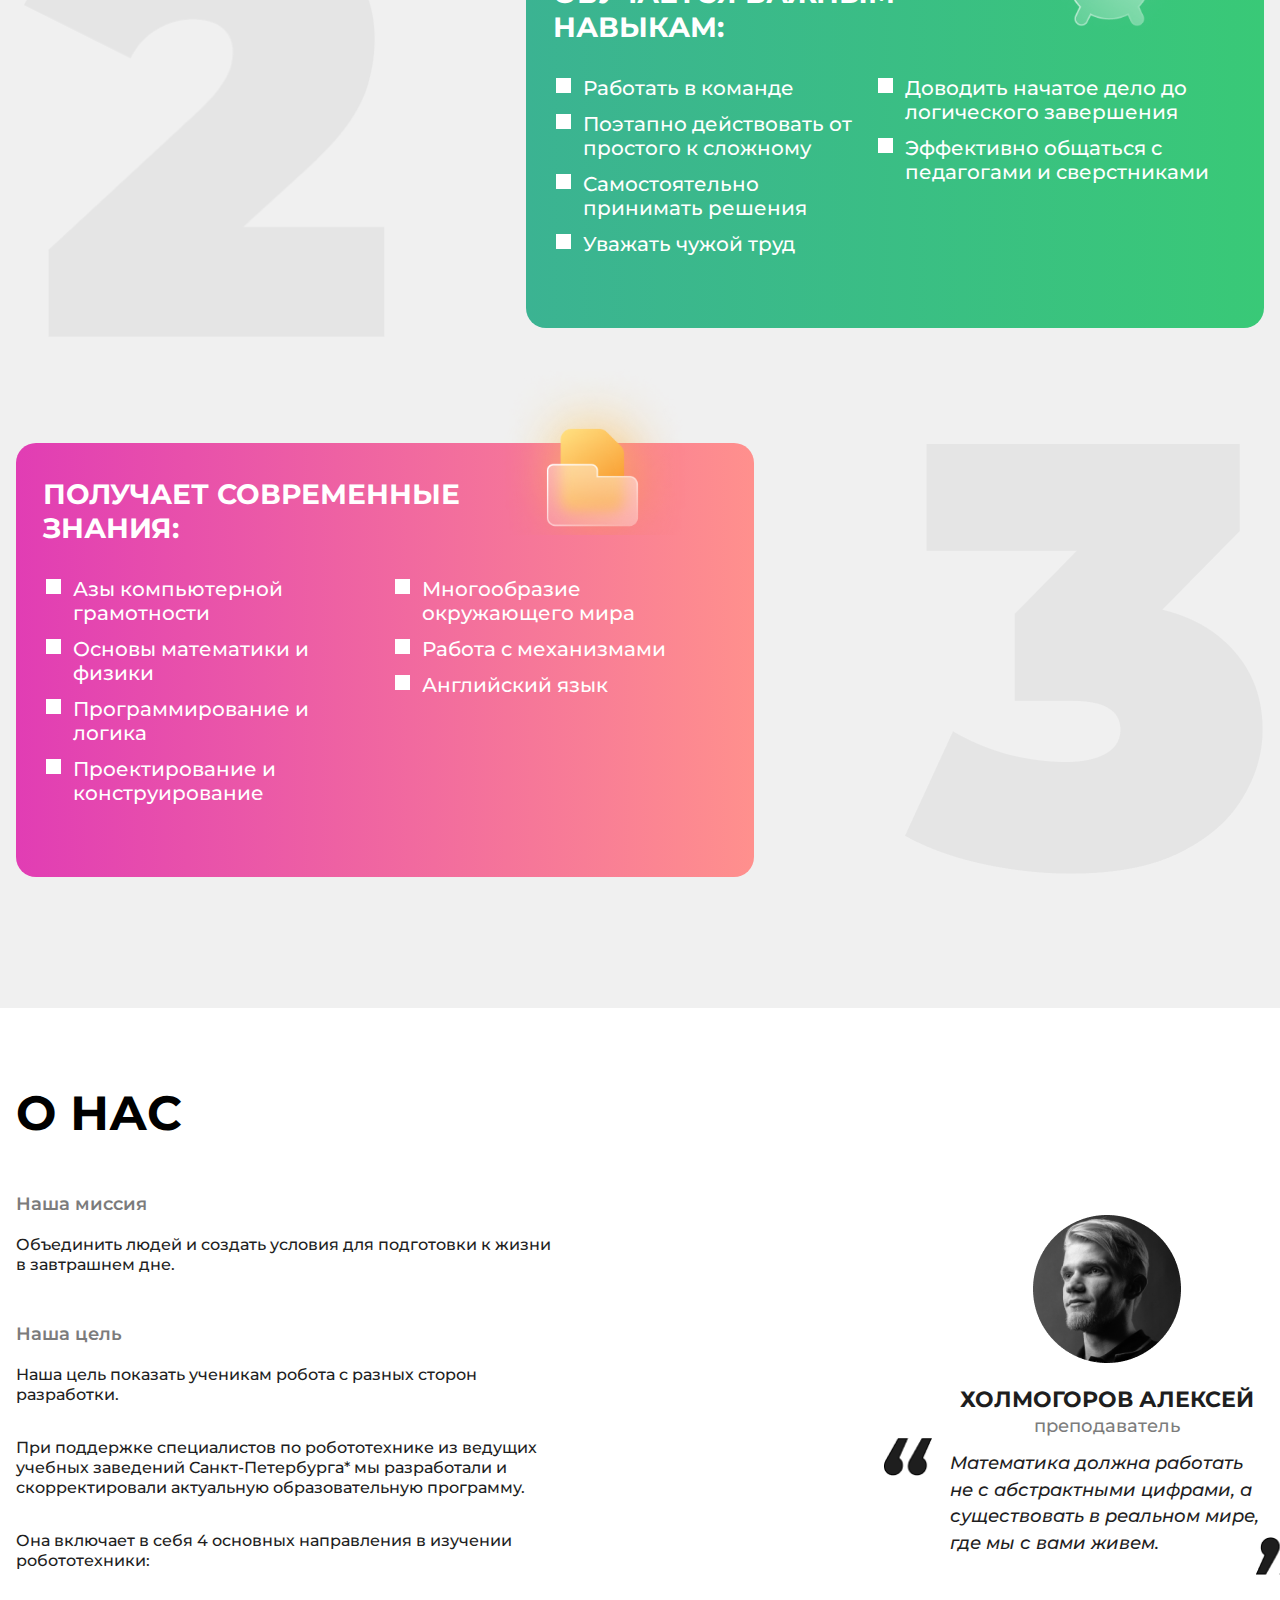
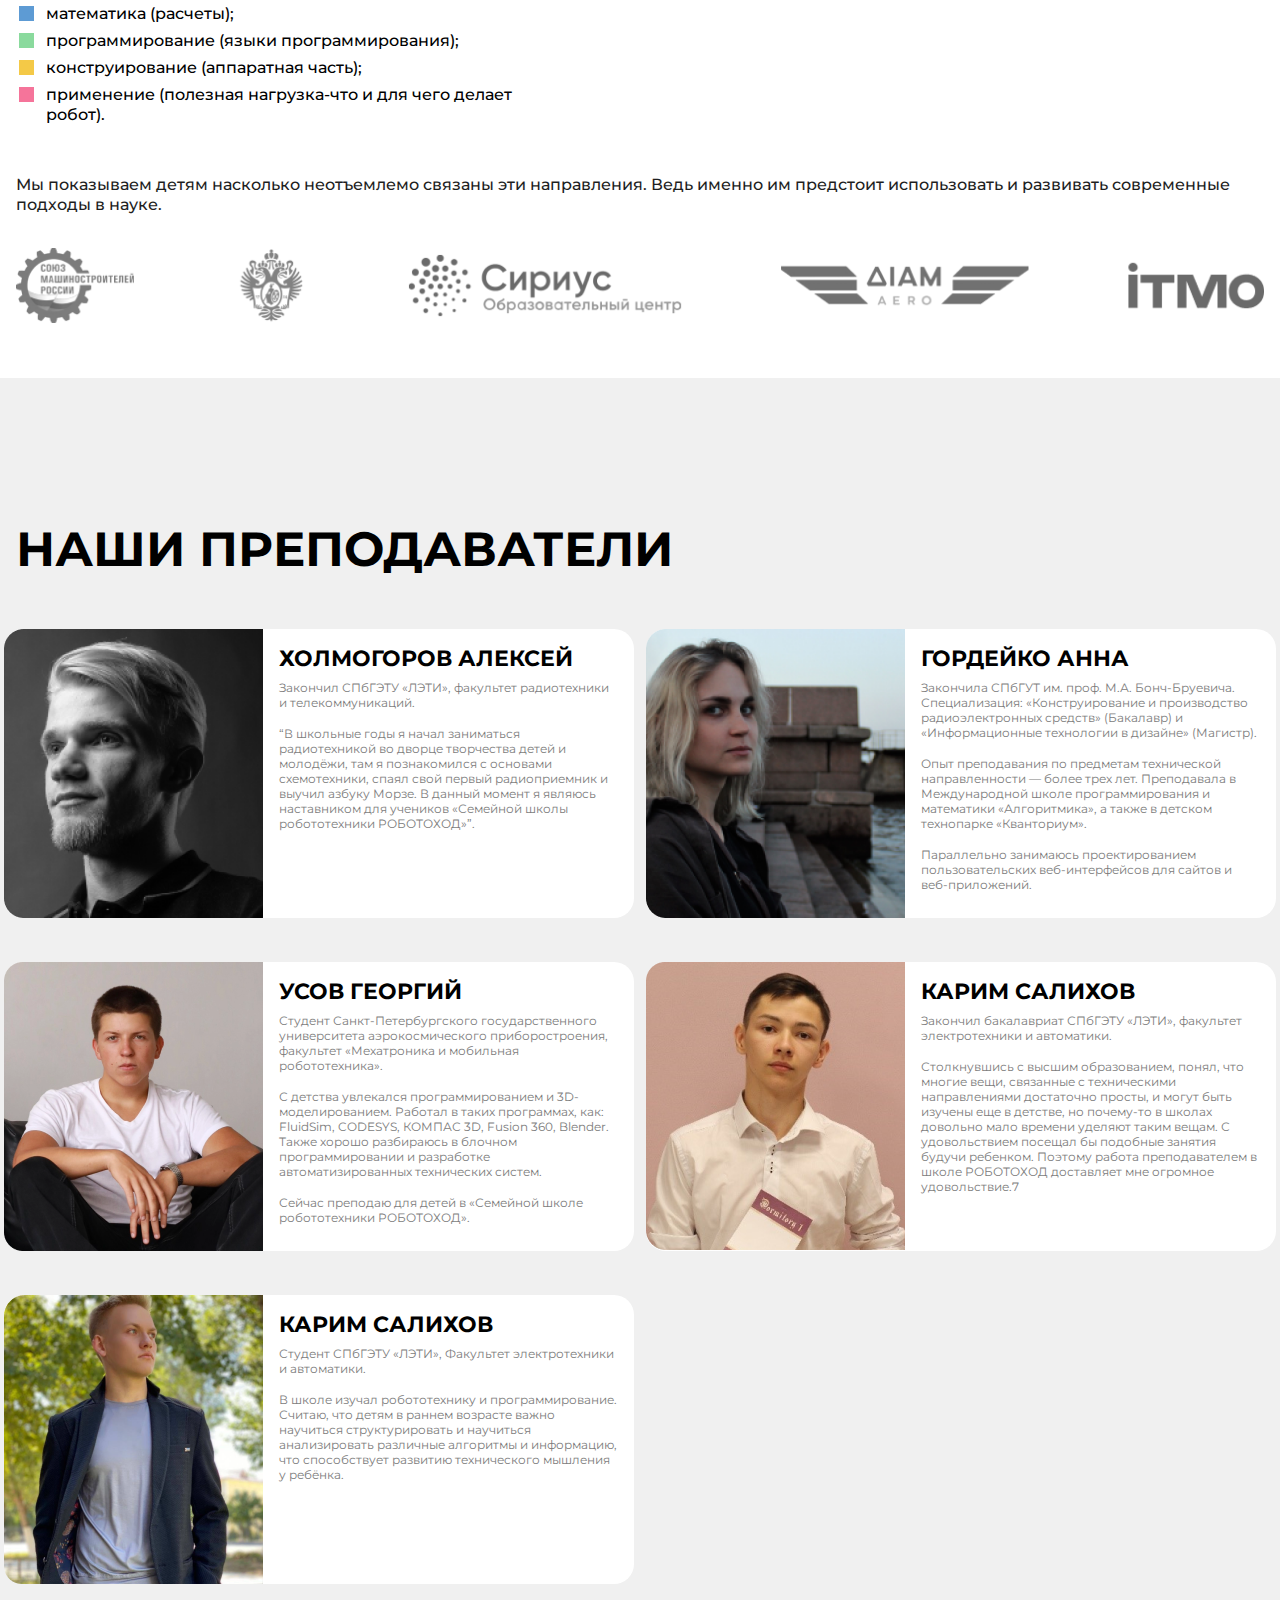
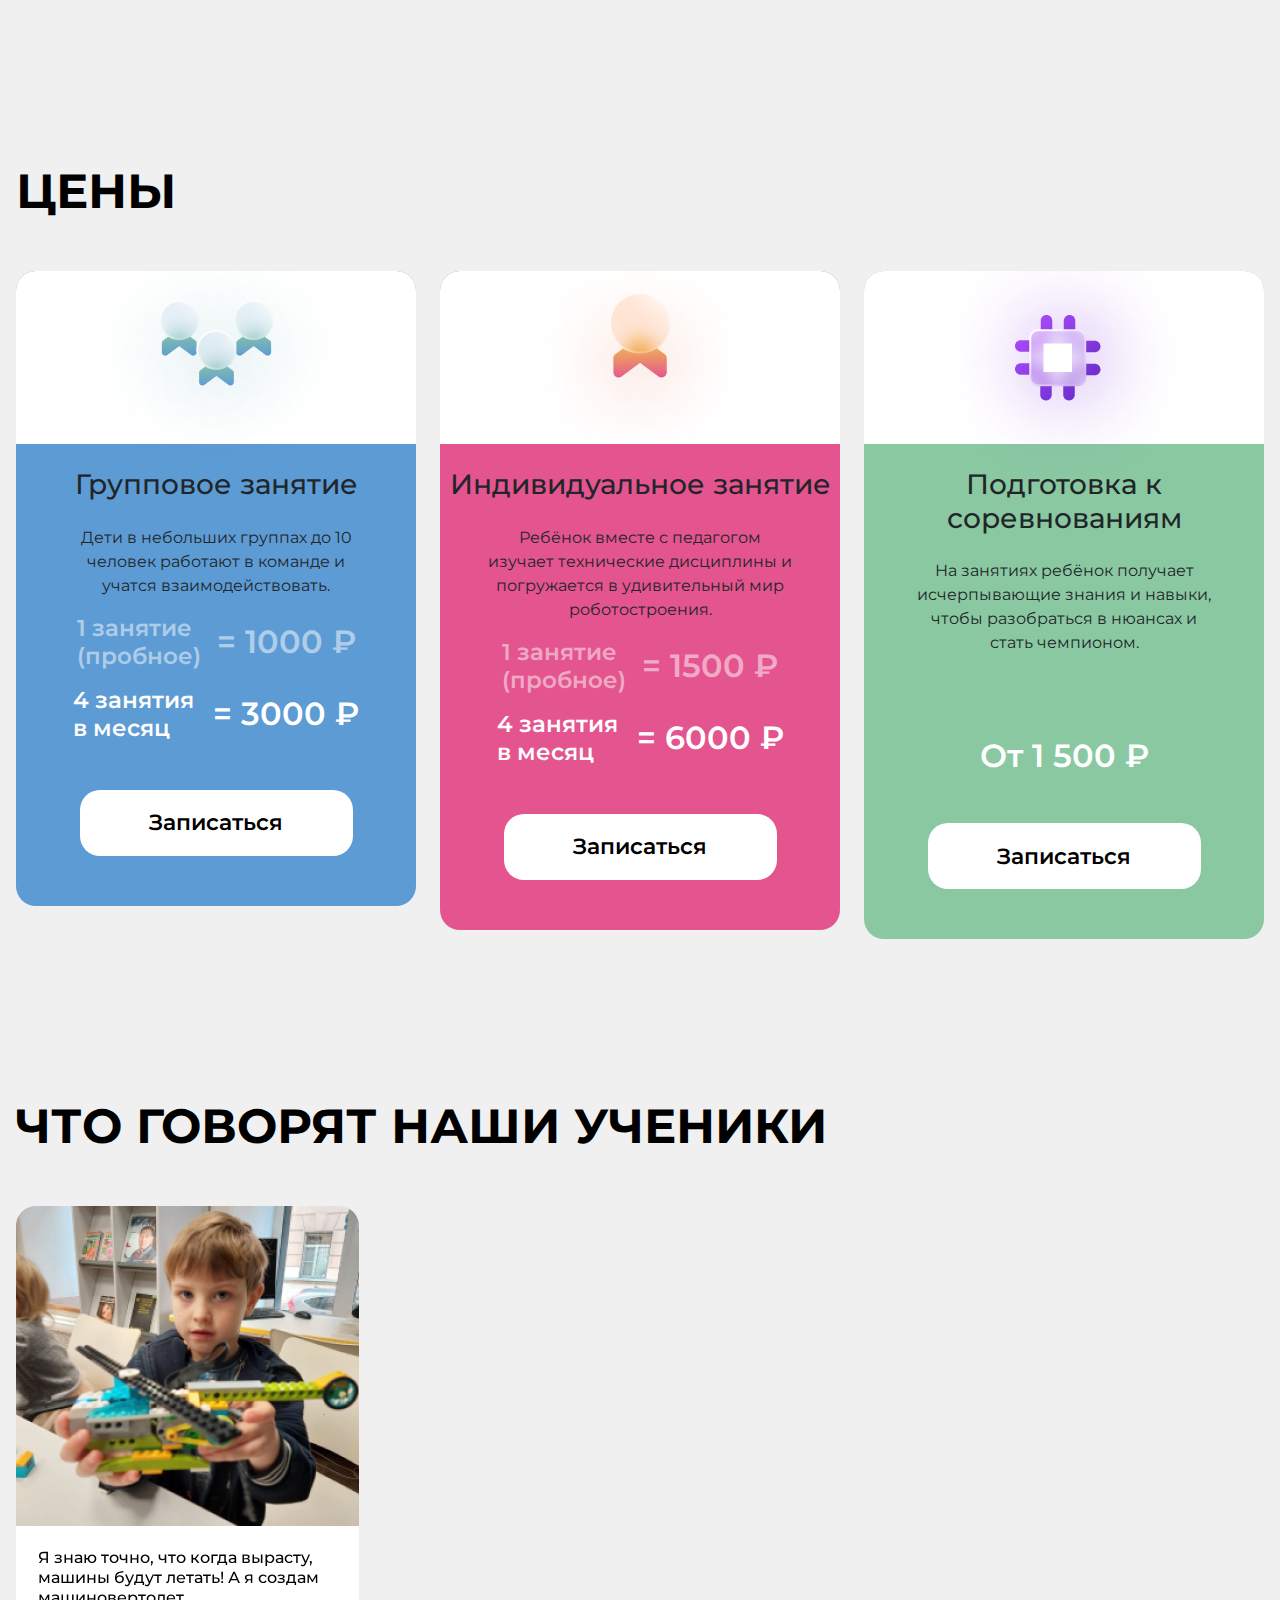
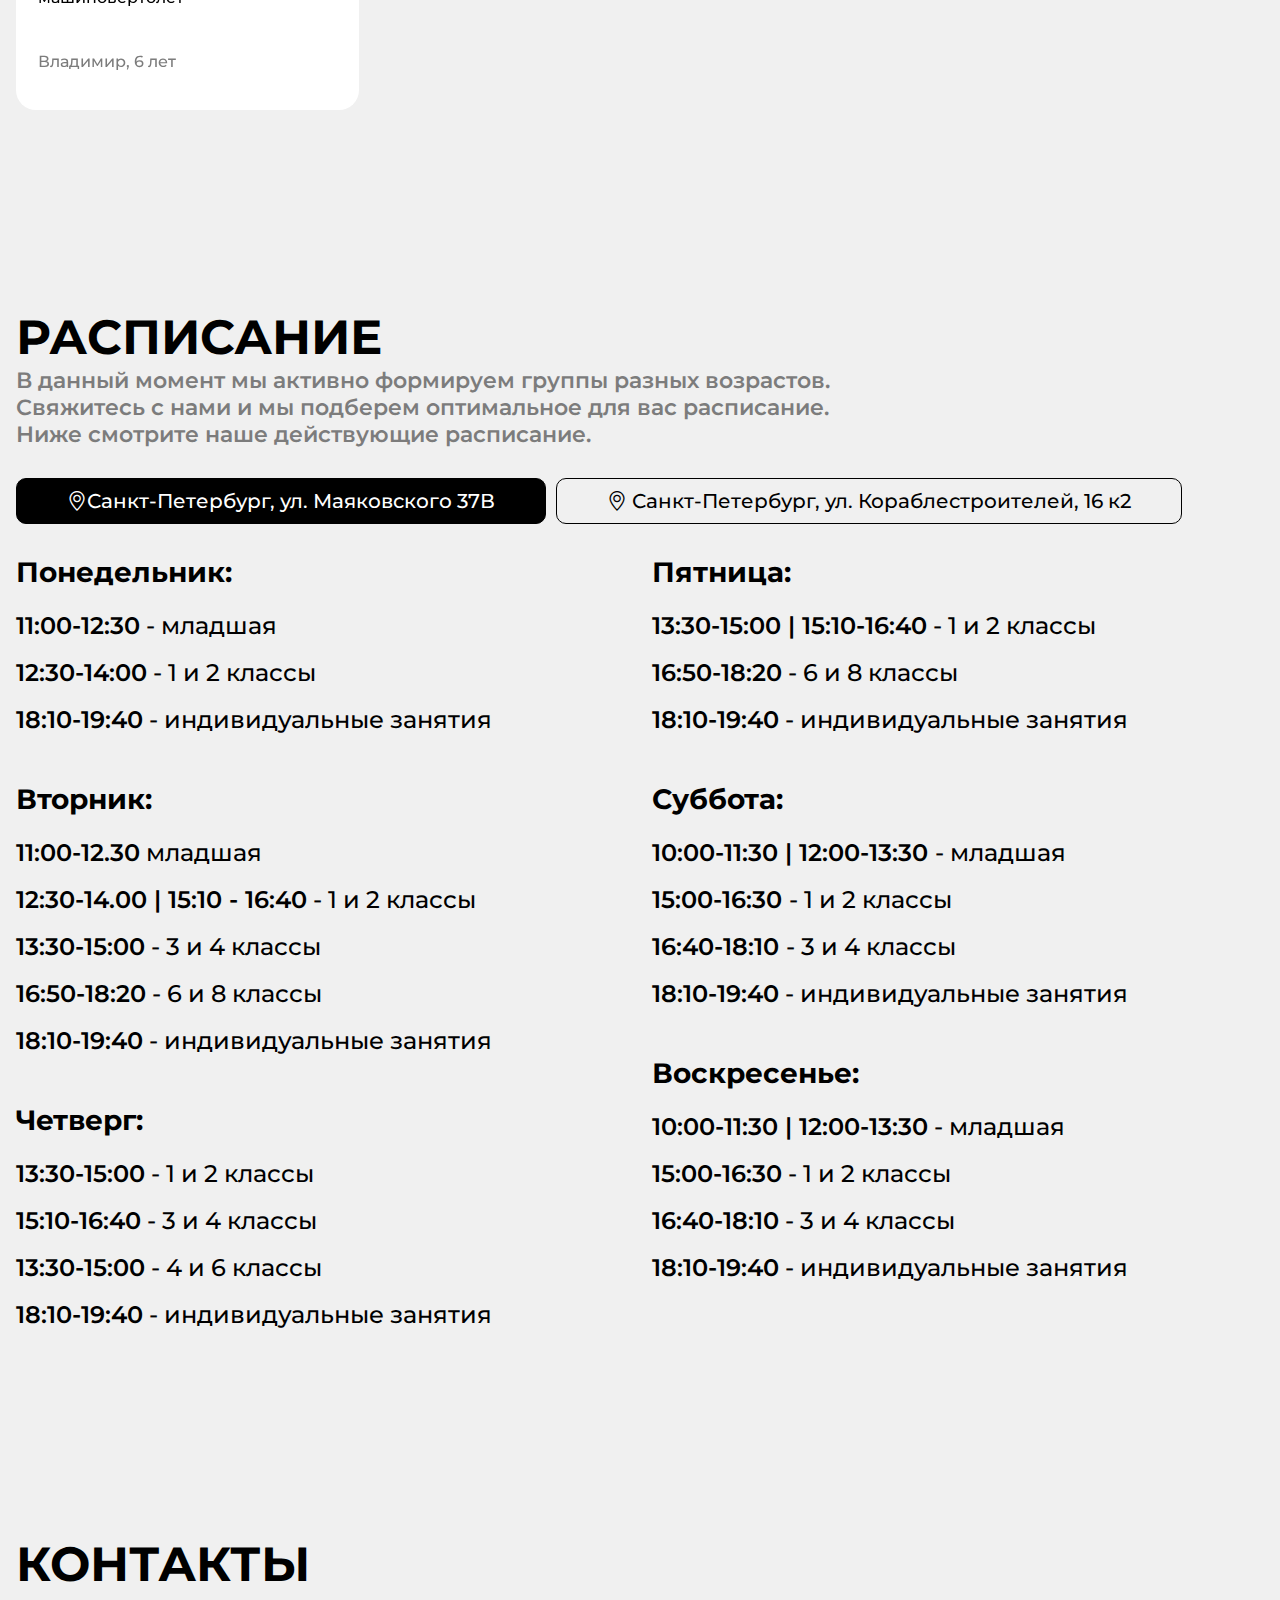
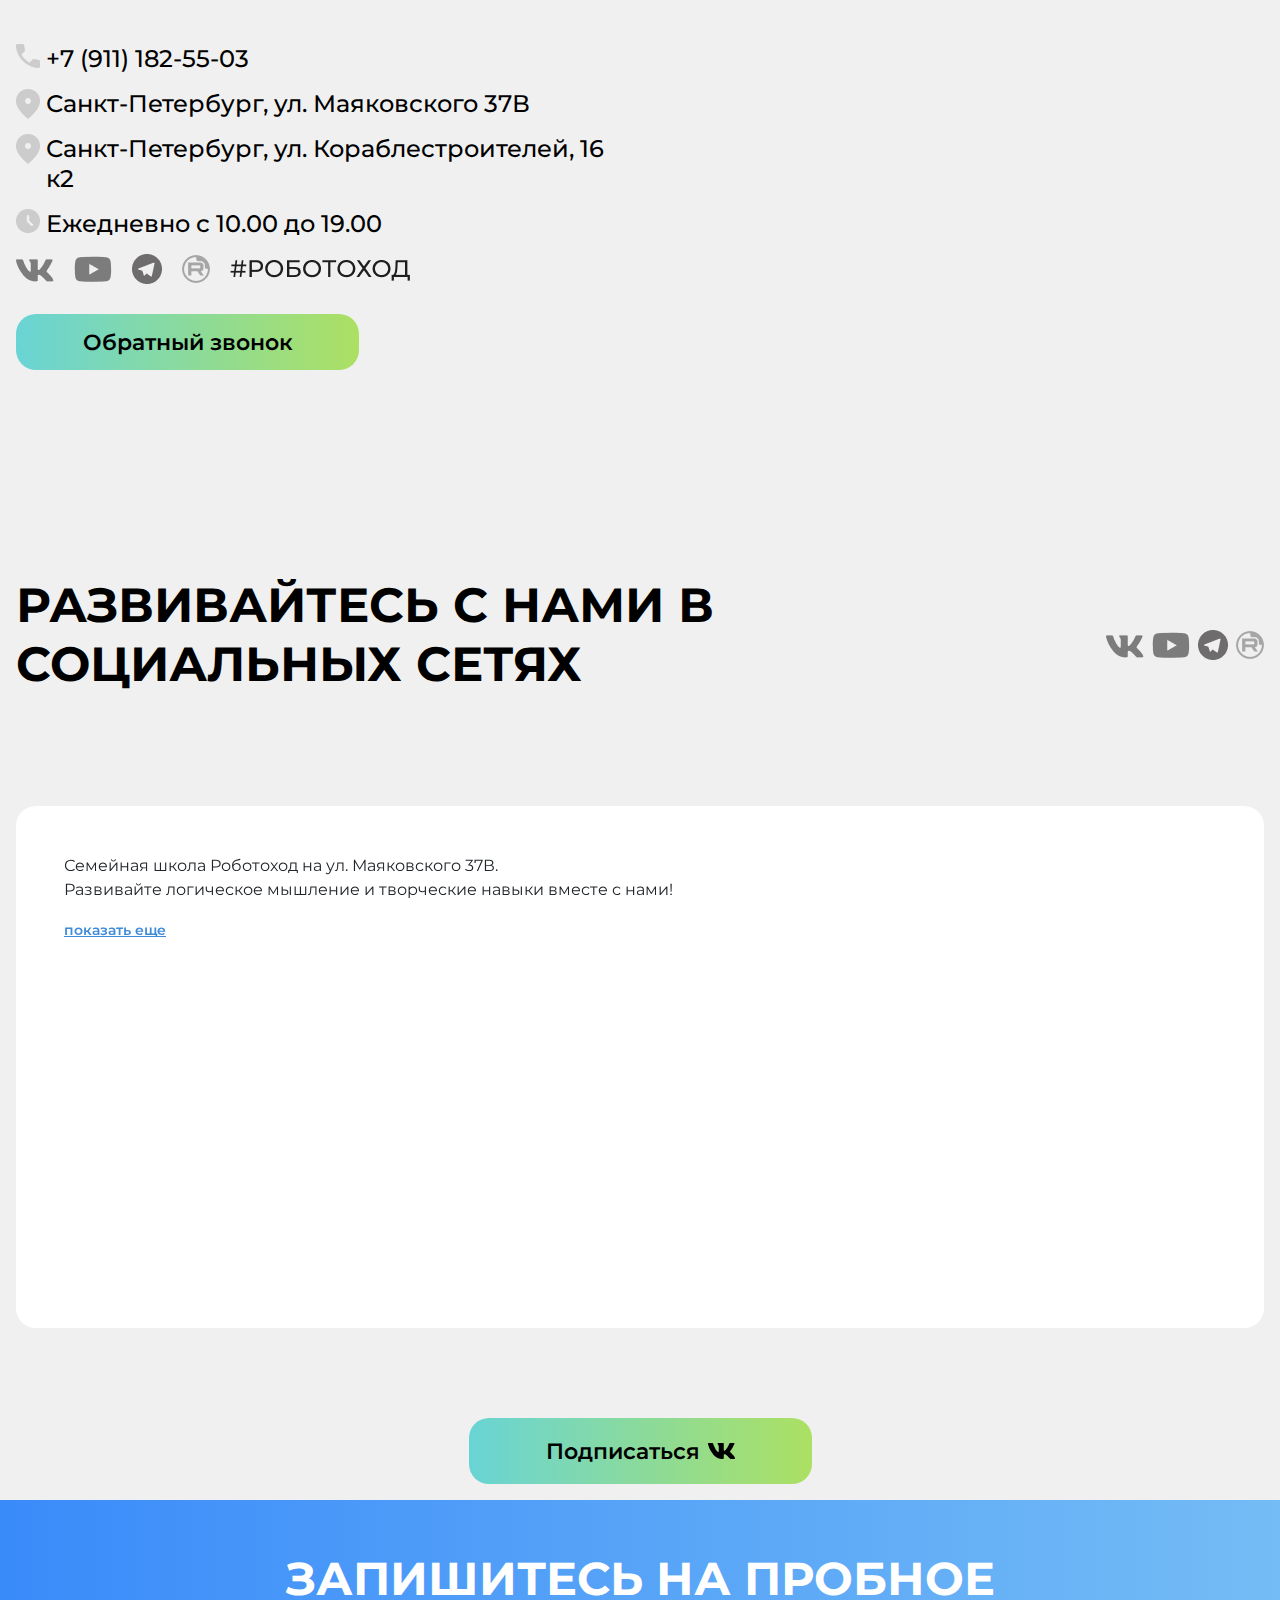
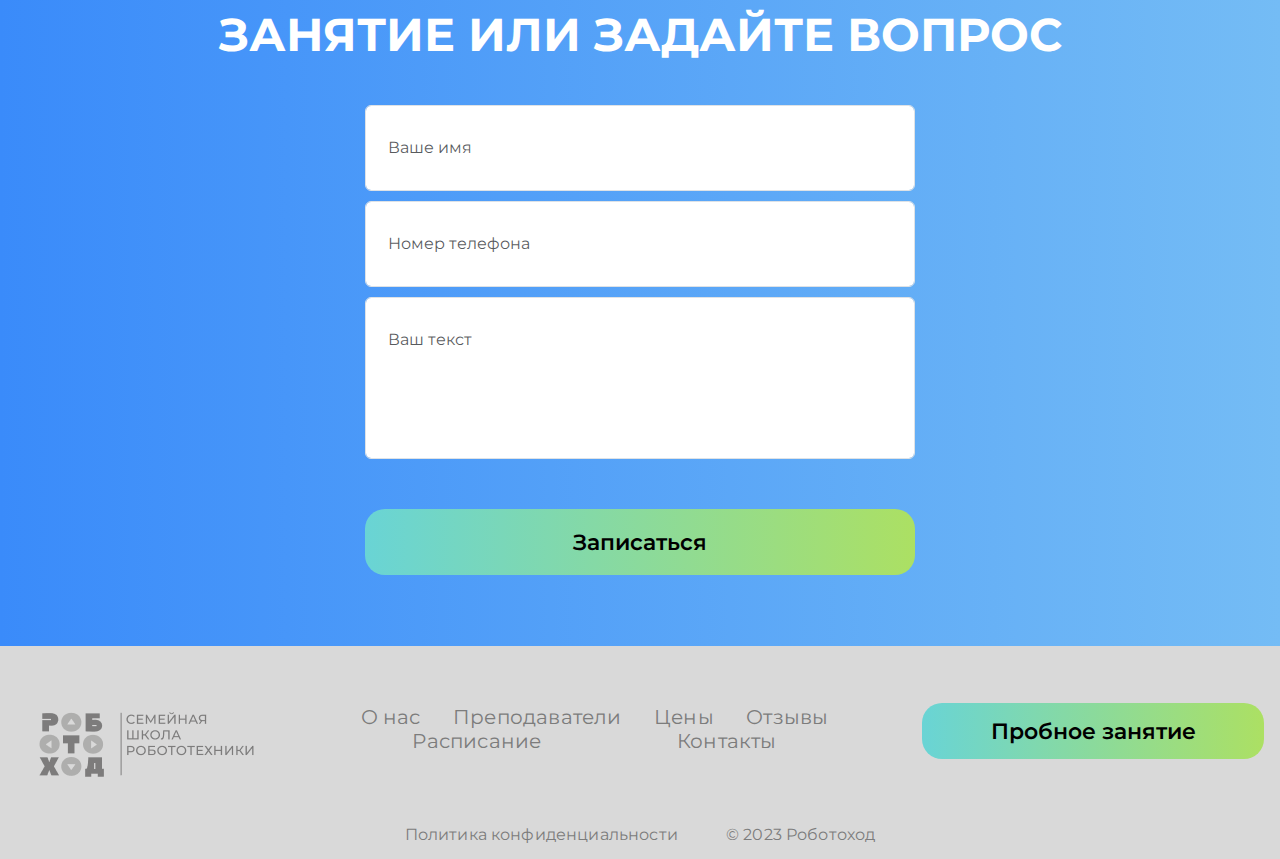
==== commit 2451089f: "Merge remote-tracking branch 'upstream/HEAD'" ====
--- a/index.html
+++ b/index.html
@@ -15,6 +15,44 @@
 
     <link rel="stylesheet" href="css/um-icon-style.css">
     <link rel="stylesheet" href="main.css">
+    <!-- Chatra {literal} -->
+    <script>
+        (function(d, w, c) {
+            w.ChatraID = 'e7SoJ5vdDDKHhKQMg';
+            var s = d.createElement('script');
+            w[c] = w[c] || function() {
+                (w[c].q = w[c].q || []).push(arguments);
+            };
+            s.async = true;
+            s.src = 'https://call.chatra.io/chatra.js';
+            if (d.head) d.head.appendChild(s);
+        })(document, window, 'Chatra');
+    </script>
+    <!--        Чтобы иконка была выше стрелочки: -->
+    <style>
+        #chatra.chatra--side-bottom-up {
+            bottom: 60px !important;
+        }
+    </style>
+    <!-- /Chatra {/literal} -->
+    <script type="text/javascript">!function(){var t=document.createElement("script");t.type="text/javascript",t.async=!0,t.src='https://vk.com/js/api/openapi.js?169',t.onload=function(){VK.Retargeting.Init("VK-RTRG-1729149-6t27Z"),VK.Retargeting.Hit()},document.head.appendChild(t)}();</script><noscript><img src="https://vk.com/rtrg?p=VK-RTRG-1729149-6t27Z" style="position:fixed; left:-999px;" alt=""/></noscript>
+    <!-- Yandex.Metrika counter -->
+    <script type="text/javascript" >
+        (function(m,e,t,r,i,k,a){m[i]=m[i]||function(){(m[i].a=m[i].a||[]).push(arguments)};
+            m[i].l=1*new Date();
+            for (var j = 0; j < document.scripts.length; j++) {if (document.scripts[j].src === r) { return; }}
+            k=e.createElement(t),a=e.getElementsByTagName(t)[0],k.async=1,k.src=r,a.parentNode.insertBefore(k,a)})
+        (window, document, "script", "https://mc.yandex.ru/metrika/tag.js", "ym");
+
+        ym(92873017, "init", {
+            clickmap:true,
+            trackLinks:true,
+            accurateTrackBounce:true,
+            webvisor:true
+        });
+    </script>
+    <noscript><div><img src="https://mc.yandex.ru/watch/92873017" style="position:absolute; left:-9999px;" alt="" /></div></noscript>
+    <!-- /Yandex.Metrika counter -->
 </head>
 <body>
     
@@ -34,7 +72,7 @@
                     <li class="menu__item"><a class="menu__link btn-hover" href="#section4">Отзывы</a></li>
                     <li class="menu__item"><a class="menu__link btn-hover" href="#section5">Расписание</a></li>
                     <li class="menu__item"><a class="menu__link btn-hover" href="#section6">Контакты</a></li>
-                    <li class="menu__item"><a class="menu__link btn-hover" href="blog.html">Блог</a></li>
+<!--                    <li class="menu__item"><a class="menu__link btn-hover" href="blog.html">Блог</a></li>-->
                 </ul>
                 <div class="menu__adrees">
                     <a href="tel:+79111825503">+7 (911) 182-55-03</a>
@@ -266,15 +304,15 @@
         </div>
     </section>
 
-    <section class="robots">
-        <div class="container">
-            <h2 class="">Добро пожаловать в мир роботов:</h2>
-            <div class="robots__text">узнайте о нашей школе робототехники!</div>
-            <div class="text-center">
-                <img src="./images/video.png" alt="">
-            </div>
-        </div>
-    </section>
+<!--    <section class="robots">-->
+<!--        <div class="container">-->
+<!--            <h2 class="">Добро пожаловать в мир роботов:</h2>-->
+<!--            <div class="robots__text">узнайте о нашей школе робототехники!</div>-->
+<!--            <div class="text-center">-->
+<!--                <img src="./images/video.png" alt="">-->
+<!--            </div>-->
+<!--        </div>-->
+<!--    </section>-->
 
     <section class="price" id="section3">
         <div class="container">
@@ -369,7 +407,7 @@
 
                         <div class="d-flex align-items-center justify-content-center mb-5">
                             <div class="price__elem1">4 занятия в месяц</div>
-                            <div class="price__elem2">= 34000 ₽</div>
+                            <div class="price__elem2">= 3000 ₽</div>
                         </div>
 
                         <div>
@@ -678,10 +716,20 @@
                             <img src="./images/vk.png" alt="">
                         </a>
                     </li>
-                    <li>
+                    <li class="me-2">
                         <a href="https://www.youtube.com/watch?v=D5Mx4vKE12M&ab_channel=%D0%A1%D0%B5%D0%BC%D0%B5%D0%B9%D0%BD%D0%B0%D1%8F%D0%A8%D0%BA%D0%BE%D0%BB%D0%B0%D0%A0%D0%BE%D0%B1%D0%BE%D1%82%D0%BE%D1%82%D0%B5%D1%85%D0%BD%D0%B8%D0%BA%D0%B8">
                             <img src="./images/youtube.png" alt="">
                             
+                        </a>
+                    </li>
+                    <li class="me-2">
+                        <a href="https://t.me/s/robotohod">   
+                            <img src="./images/telegram.png" alt="">
+                        </a>
+                    </li>
+                    <li>
+                        <a href="https://rutube.ru/channel/30231437/">   
+                            <img src="./images/rutube.png" alt="">
                         </a>
                     </li>
                 </ul>
@@ -752,7 +800,7 @@
                                 </div>
             
                                 <div>
-                                    <button type="button" class="btn-white btn-hover">Купить</button>
+                                    <button type="button" class="btn-white btn-hover accordion-item__btn btn-buy-js">Купить</button>
                                 </div>
                             </div>
                         
@@ -771,7 +819,7 @@
                             </div>
         
                             <div>
-                                <button type="button" class="btn-white btn-hover">Купить</button>
+                                <button type="button" class="btn-white btn-hover accordion-item__btn btn-buy-js">Купить</button>
                             </div>
                         </div>
                     </div>
@@ -788,7 +836,7 @@
                             </div>
         
                             <div>
-                                <button type="button" class="btn-white btn-hover">Купить</button>
+                                <button type="button" class="btn-white btn-hover accordion-item__btn btn-buy-js">Купить</button>
                             </div>
                         </div>
                     </div>
@@ -825,21 +873,63 @@
             <div class="modal-content modal-fb ">
                 <div class="p-2 mw-50">
                     <h3>ЗАПИСЬ НА Пробный УРОК</h3>
-                    <form action="">
+                    <form>
                         <!-- Basic Input -->
-                        <select class="form-select" aria-label="Пример выбора по умолчанию">
+                        <select class="form-select" aria-label="Пример выбора по умолчанию" name="Адрес">
                             <option selected>Выбрать адрес</option>
-                            <option value="1">Санкт-Петербург, ул. Маяковского 37В</option>
-                            <option value="2">Санкт-Петербург, ул Кораблестроителей 16,к2</option>
+                            <option>Санкт-Петербург, ул. Маяковского 37В</option>
+                            <option>Санкт-Петербург, ул Кораблестроителей 16,к2</option>
                         </select>
                         <div>
-                            <input type="text" class="form-control" placeholder="Ваше имя">
+                            <input type="text" class="form-control" name="Имя" placeholder="Ваше имя">
                         </div>
                         <div>
-                            <input type="text" class="form-control" placeholder="Номер телефона">
+                            <input type="tel" class="form-control" name="Телефон" placeholder="Номер телефона">
                         </div>
                         <div class="d-flex flex-column">
-                            <button type="button" class="btn btn-primary mb-2" data-bs-toggle="modal" data-bs-dismiss="modal" data-bs-target="#myModal-2" >Отправить заявку</button>
+                            <button type="submit"
+                                    class="btn btn-primary mb-2"
+                                    data-bs-toggle="modal"
+                                    data-bs-dismiss="modal"
+                                    data-bs-target="#myModal-2"
+                            >Отправить заявку</button>
+                            <button type="button" class="btn btn-light" data-bs-dismiss="modal">Отмена</button>
+                        </div>
+                    </form>
+                </div>
+
+
+
+            </div><!-- /.modal-content -->
+        </div><!-- /.modal-dialog -->
+    </div><!-- /.modal -->
+
+    <div id="myModalBuy" class="modal fade z999" tabindex="-1" aria-labelledby="myModalLabel" aria-hidden="true" style="display: none;">
+        <div class="modal-dialog modal-fullscreen">
+            <div class="modal-content modal-fb ">
+                <div class="p-2 mw-50">
+                    <h3>Покупка набора</h3>
+                    <form>
+                        <!-- Basic Input -->
+                        <select class="form-select" aria-label="Пример выбора по умолчанию" name="Набор">
+                            <option selected>Выбрать набор</option>
+                            <option>Lego WeDo</option>
+                            <option>Lego Mindstorms Education</option>
+                            <option>Технолидер-1</option>
+                        </select>
+                        <div>
+                            <input type="text" class="form-control" name="Имя" placeholder="Ваше имя">
+                        </div>
+                        <div>
+                            <input type="tel" class="form-control" name="Телефон" placeholder="Номер телефона">
+                        </div>
+                        <div class="d-flex flex-column">
+                            <button type="submit"
+                                    class="btn btn-primary mb-2"
+                                    data-bs-toggle="modal"
+                                    data-bs-dismiss="modal"
+                                    data-bs-target="#myModal-2"
+                            >Отправить заявку</button>
                             <button type="button" class="btn btn-light" data-bs-dismiss="modal">Отмена</button>
                         </div>
                     </form>
@@ -858,7 +948,7 @@
                     <button type="button" class="btn-close bg-white" data-bs-dismiss="modal" aria-label="Close"></button>
                 </div>
                 <div class="text-white h1 p-5 text-center">
-                    Спасибо заявка отправлена
+                    Спасибо, заявка отправлена
                 </div>
             </div><!-- /.modal-content -->
         </div><!-- /.modal-dialog -->
@@ -882,7 +972,7 @@
                     <li class="footer__item"><a class="footer__link" href="#section4">Отзывы</a></li>
                     <li class="footer__item"><a class="footer__link" href="#section5">Расписание</a></li>
                     <li class="footer__item"><a class="footer__link" href="#section6">Контакты</a></li>
-                    <li class="footer__item"><a class="footer__link" href="blog.html">Блог</a></li>
+<!--                    <li class="footer__item"><a class="footer__link" href="blog.html">Блог</a></li>-->
                 </ul>
                 <div class="mb-57">
                     <button class="btn-hover btn-js">Пробное занятие</button>
@@ -901,6 +991,7 @@
     
     <script src="https://cdn.jsdelivr.net/npm/bootstrap@5.3.0-alpha1/dist/js/bootstrap.bundle.min.js"></script>
     <script src="https://cdn.jsdelivr.net/npm/swiper@8/swiper-bundle.min.js"></script>
+    <script src="js/jquery-3.6.3.min.js"></script>
     <script src="js/app.js"></script>
     <script>
         const btnUp = {
@@ -908,10 +999,12 @@
           show() {
             // удалим у кнопки класс btn-up_hide
             this.el.classList.remove('btn-up_hide');
+              document.querySelector('#chatra').classList.add('chatra--side-bottom-up');
           },
           hide() {
             // добавим к кнопке класс btn-up_hide
             this.el.classList.add('btn-up_hide');
+            document.querySelector('#chatra').classList.remove('chatra--side-bottom-up');
           },
           addEventListener() {
             // при прокрутке содержимого страницы
--- a/main.css
+++ b/main.css
@@ -440,7 +440,7 @@
   display: none;
   position: fixed;
   top: 0;
-  left: 0;
+  right: 0;
   flex-direction: column;
   width: 100vw;
   height: 100vh;
@@ -524,6 +524,9 @@
 
 .menu--active {
   display: flex;
+  display: flex;
+  max-width: 31%;
+  right: 0 !important;
 }
 
 .menu-burger {
@@ -1416,7 +1419,7 @@
   }
   .schedule h2 {
     text-align: left;
-    margin-bottom: 50px;
+    margin-bottom: 0;
     font-weight: 700;
     font-size: 48px;
     line-height: 59px;
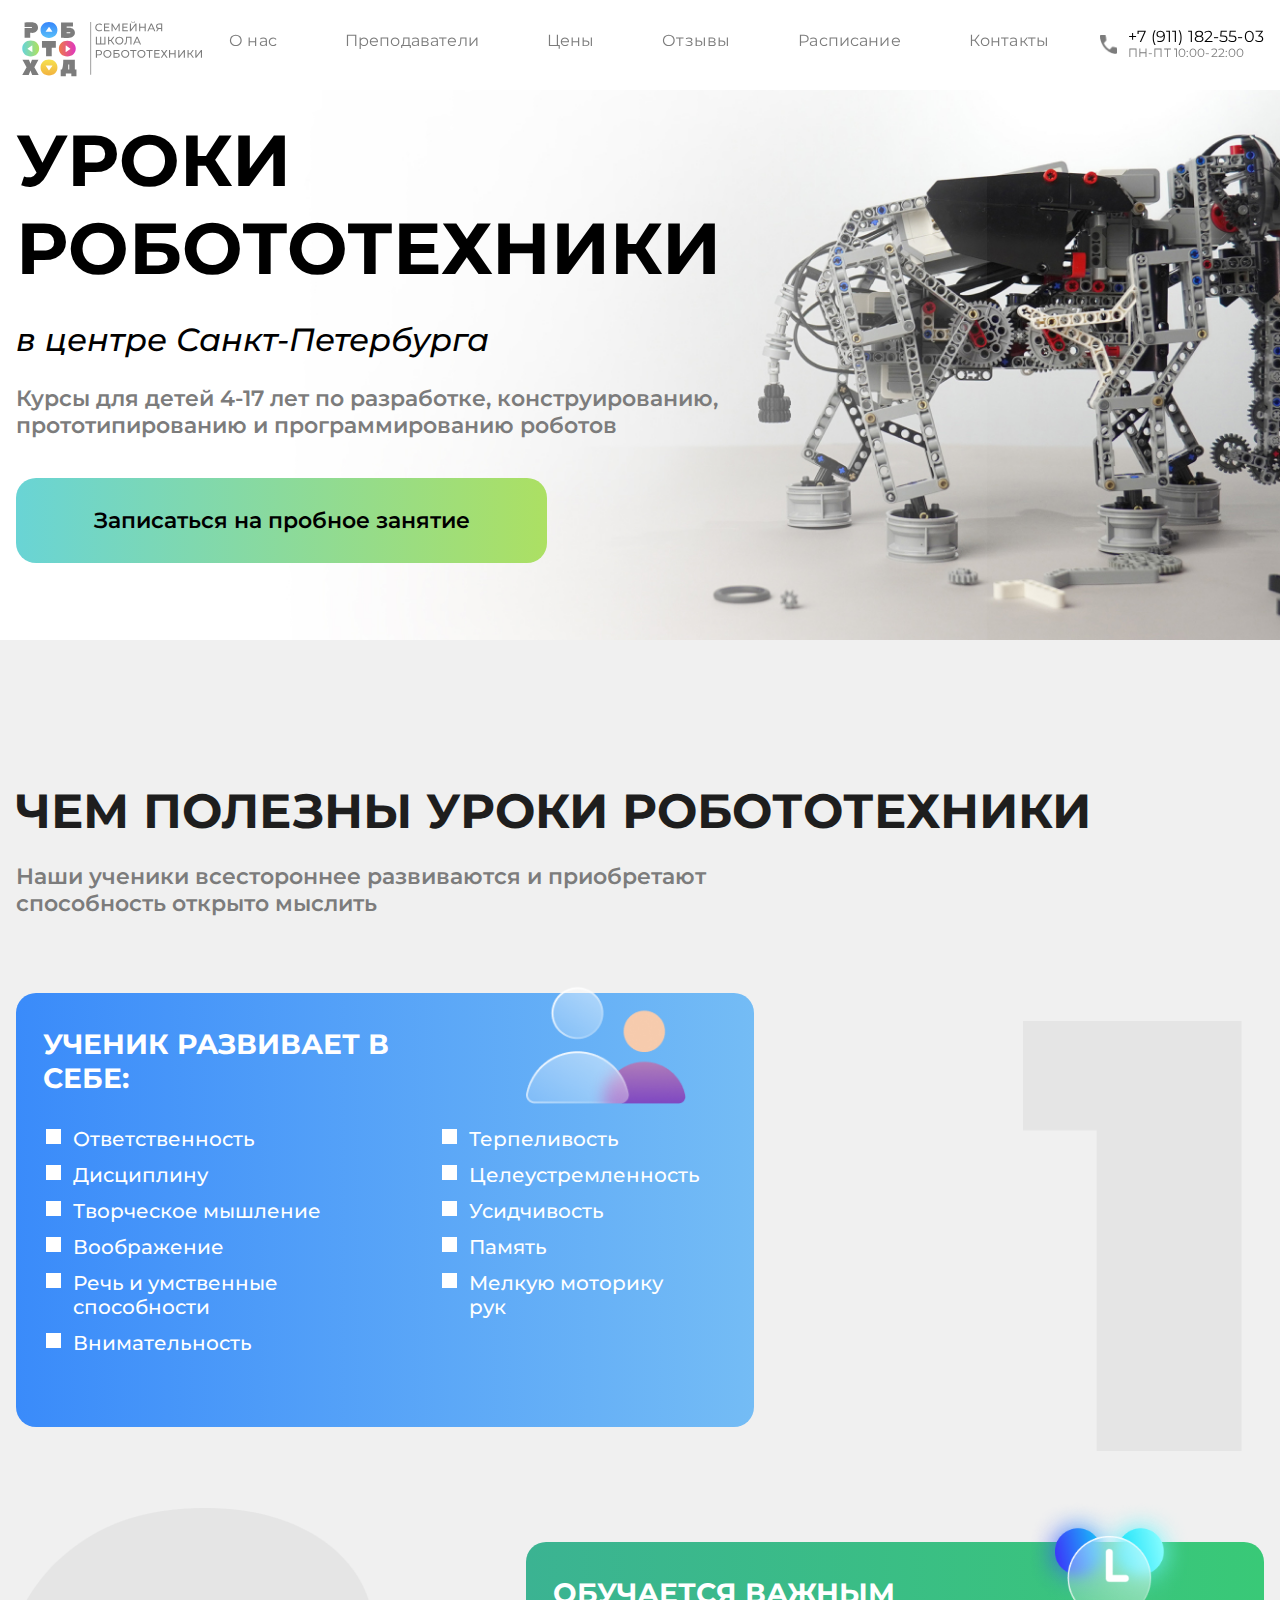
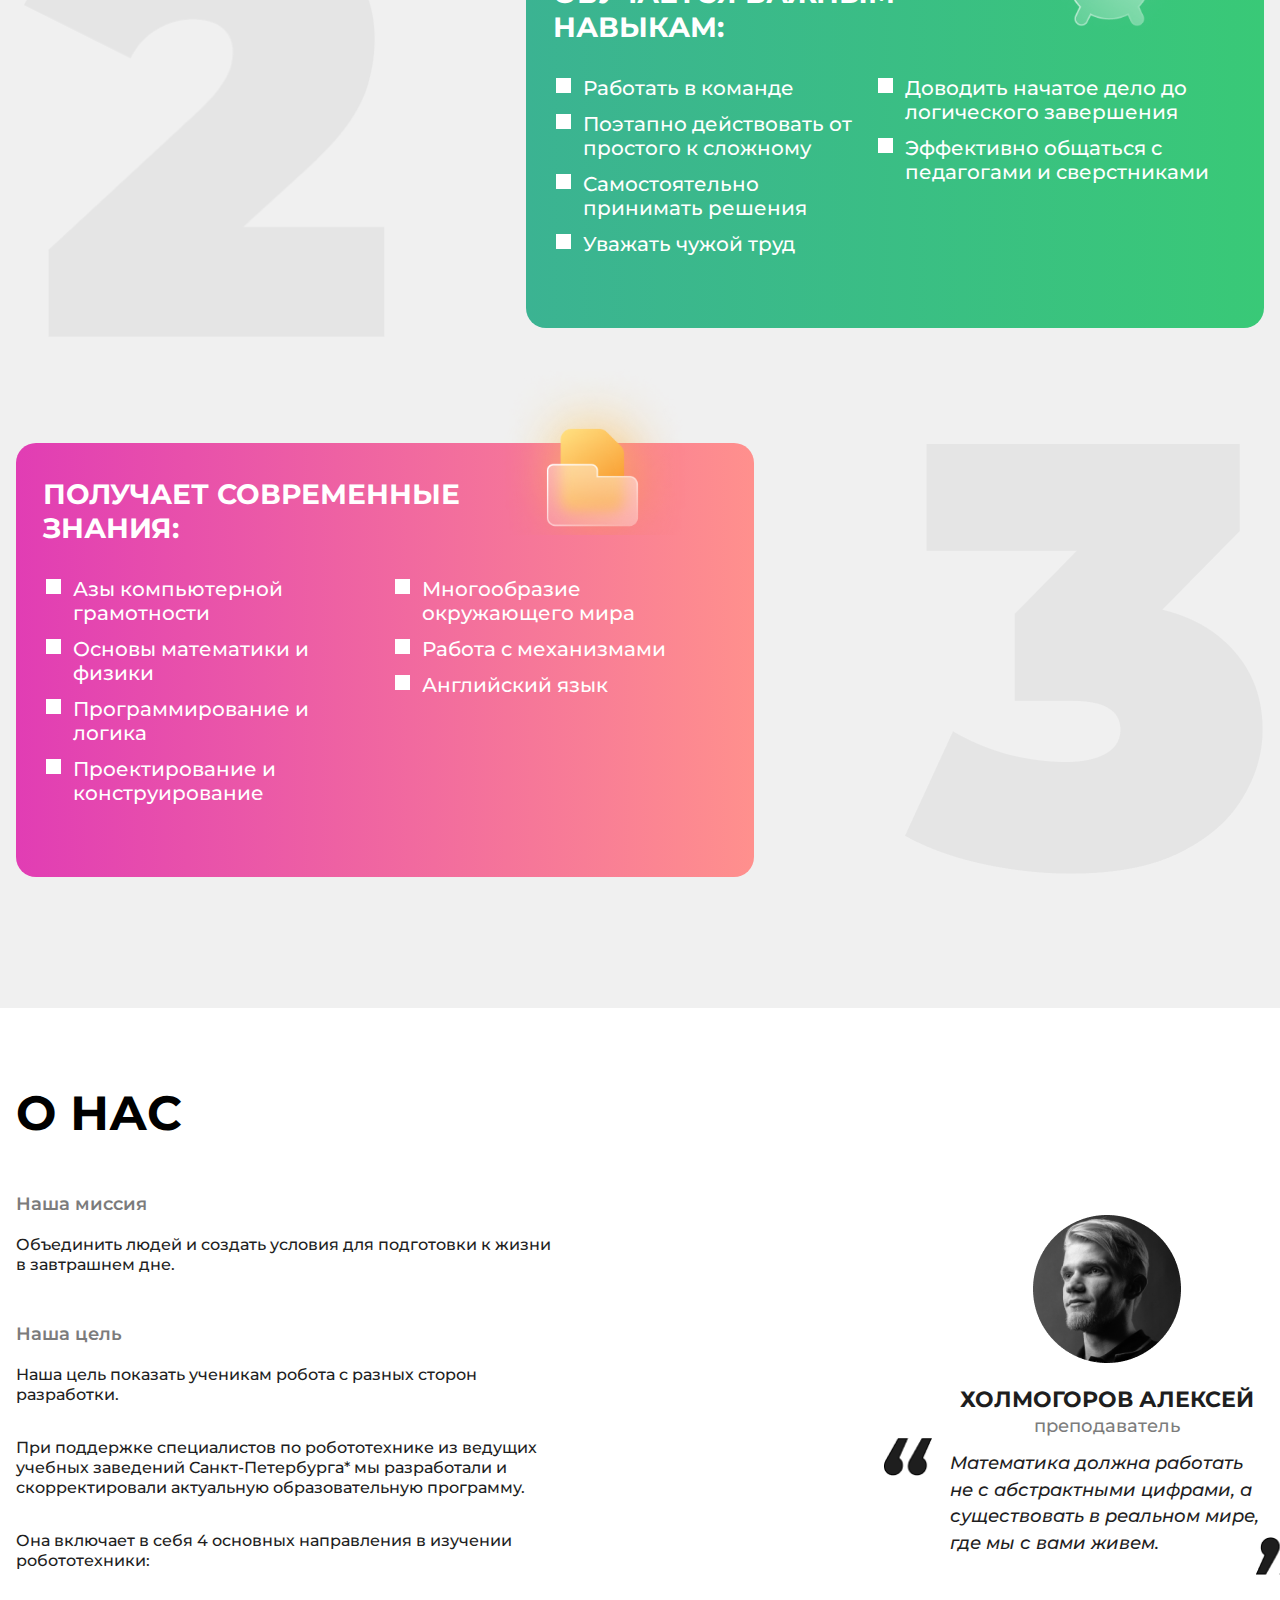
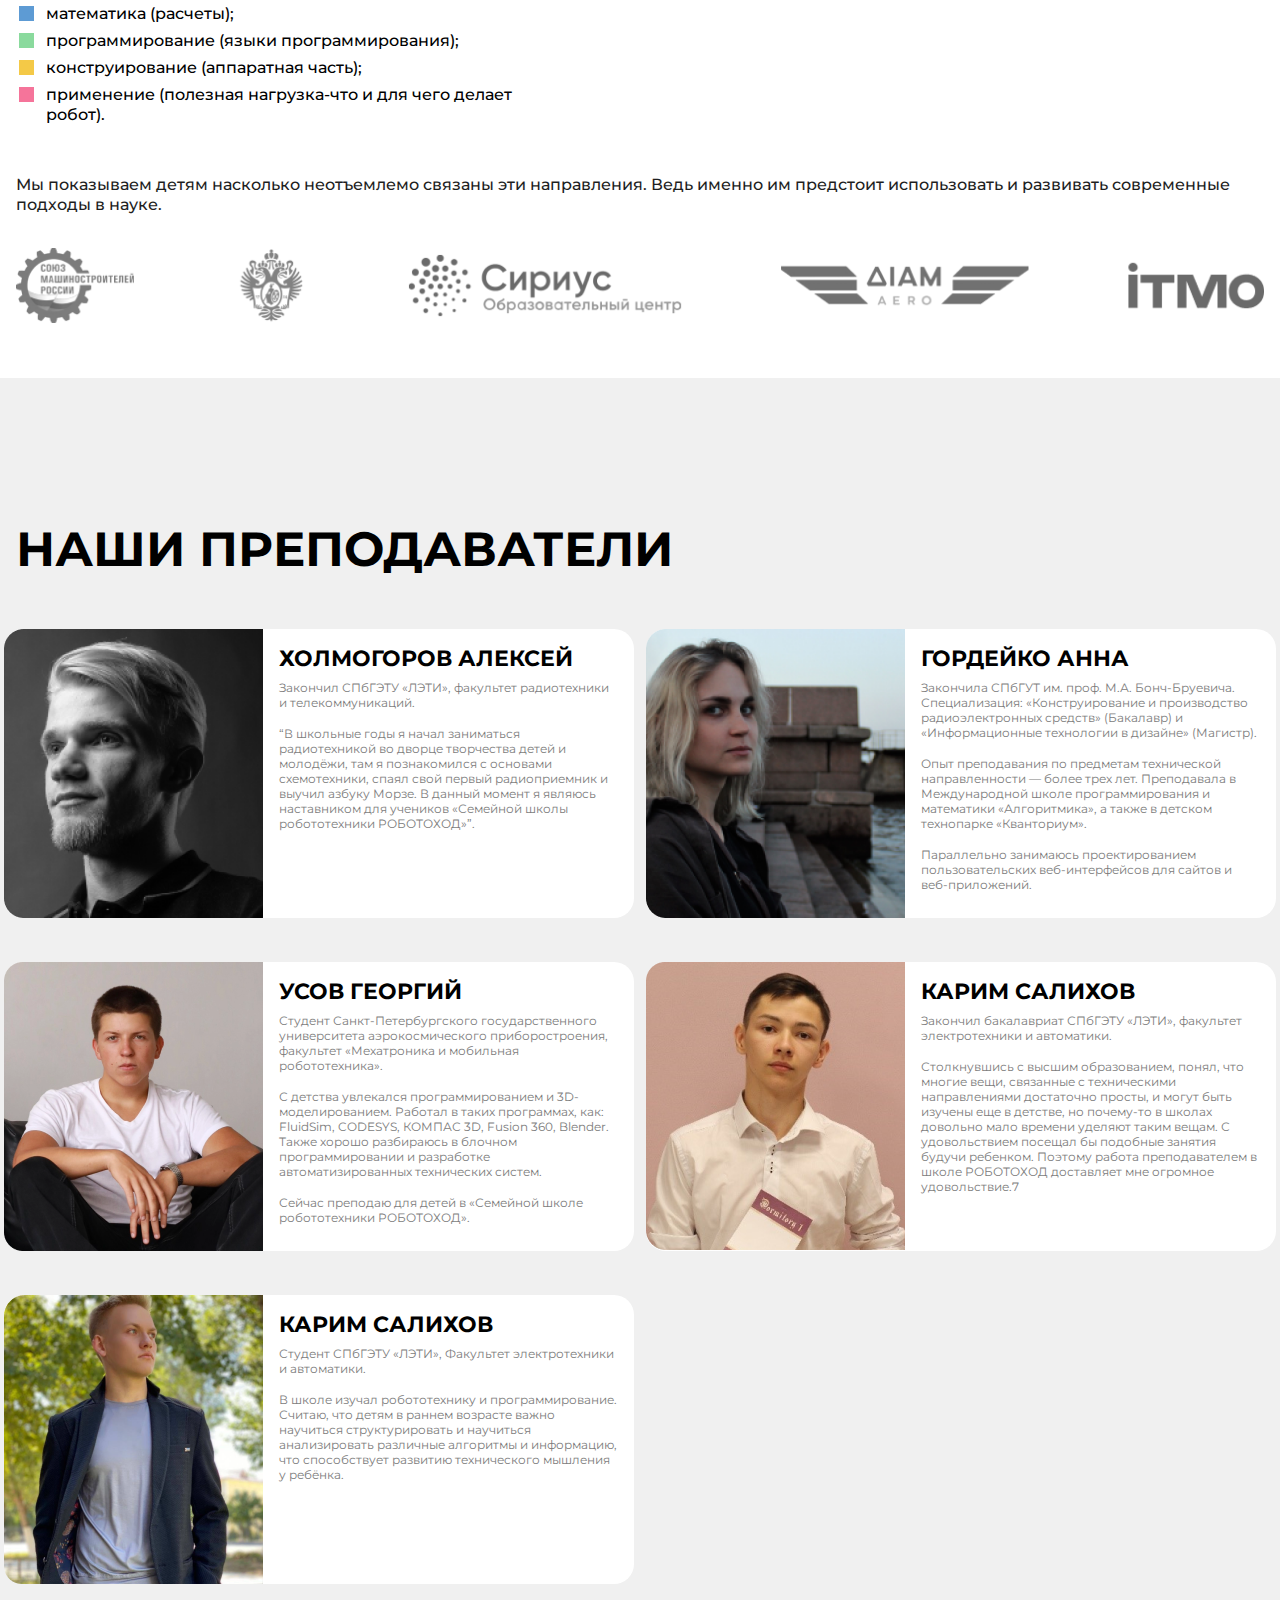
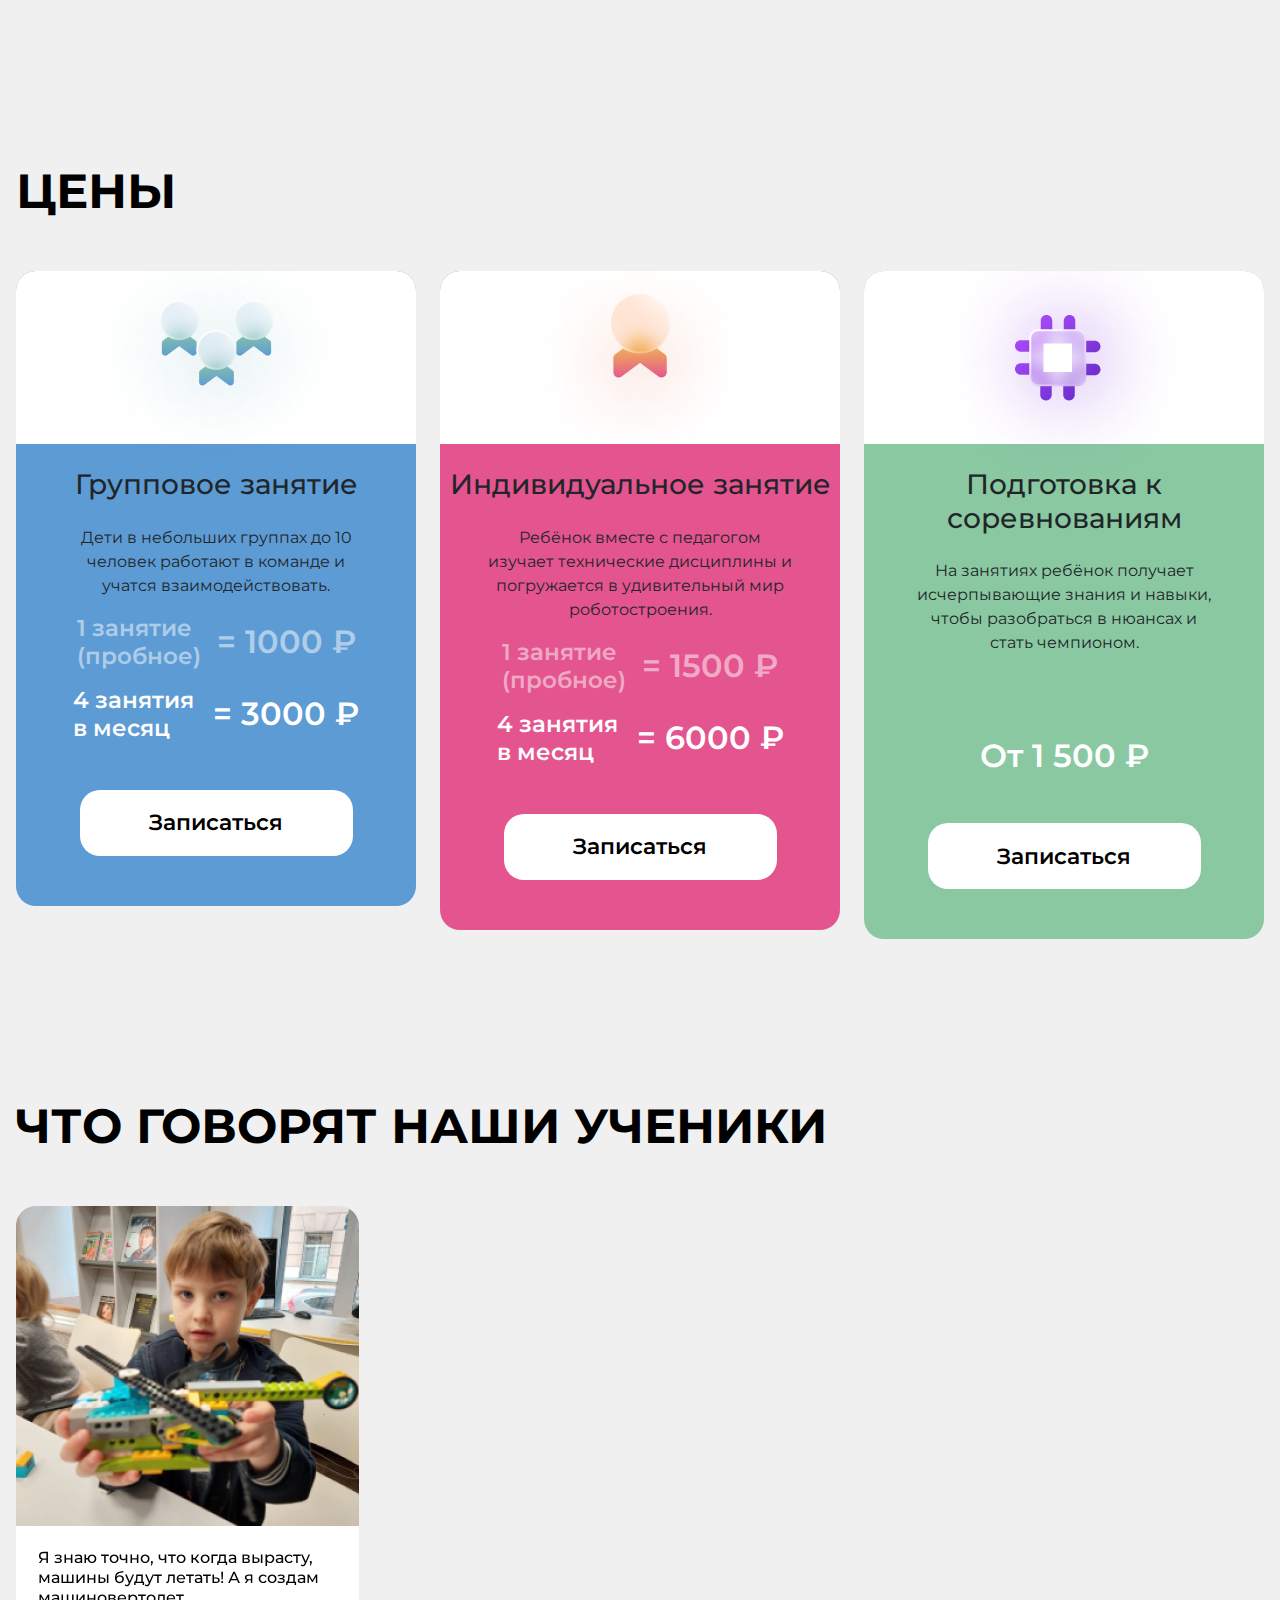
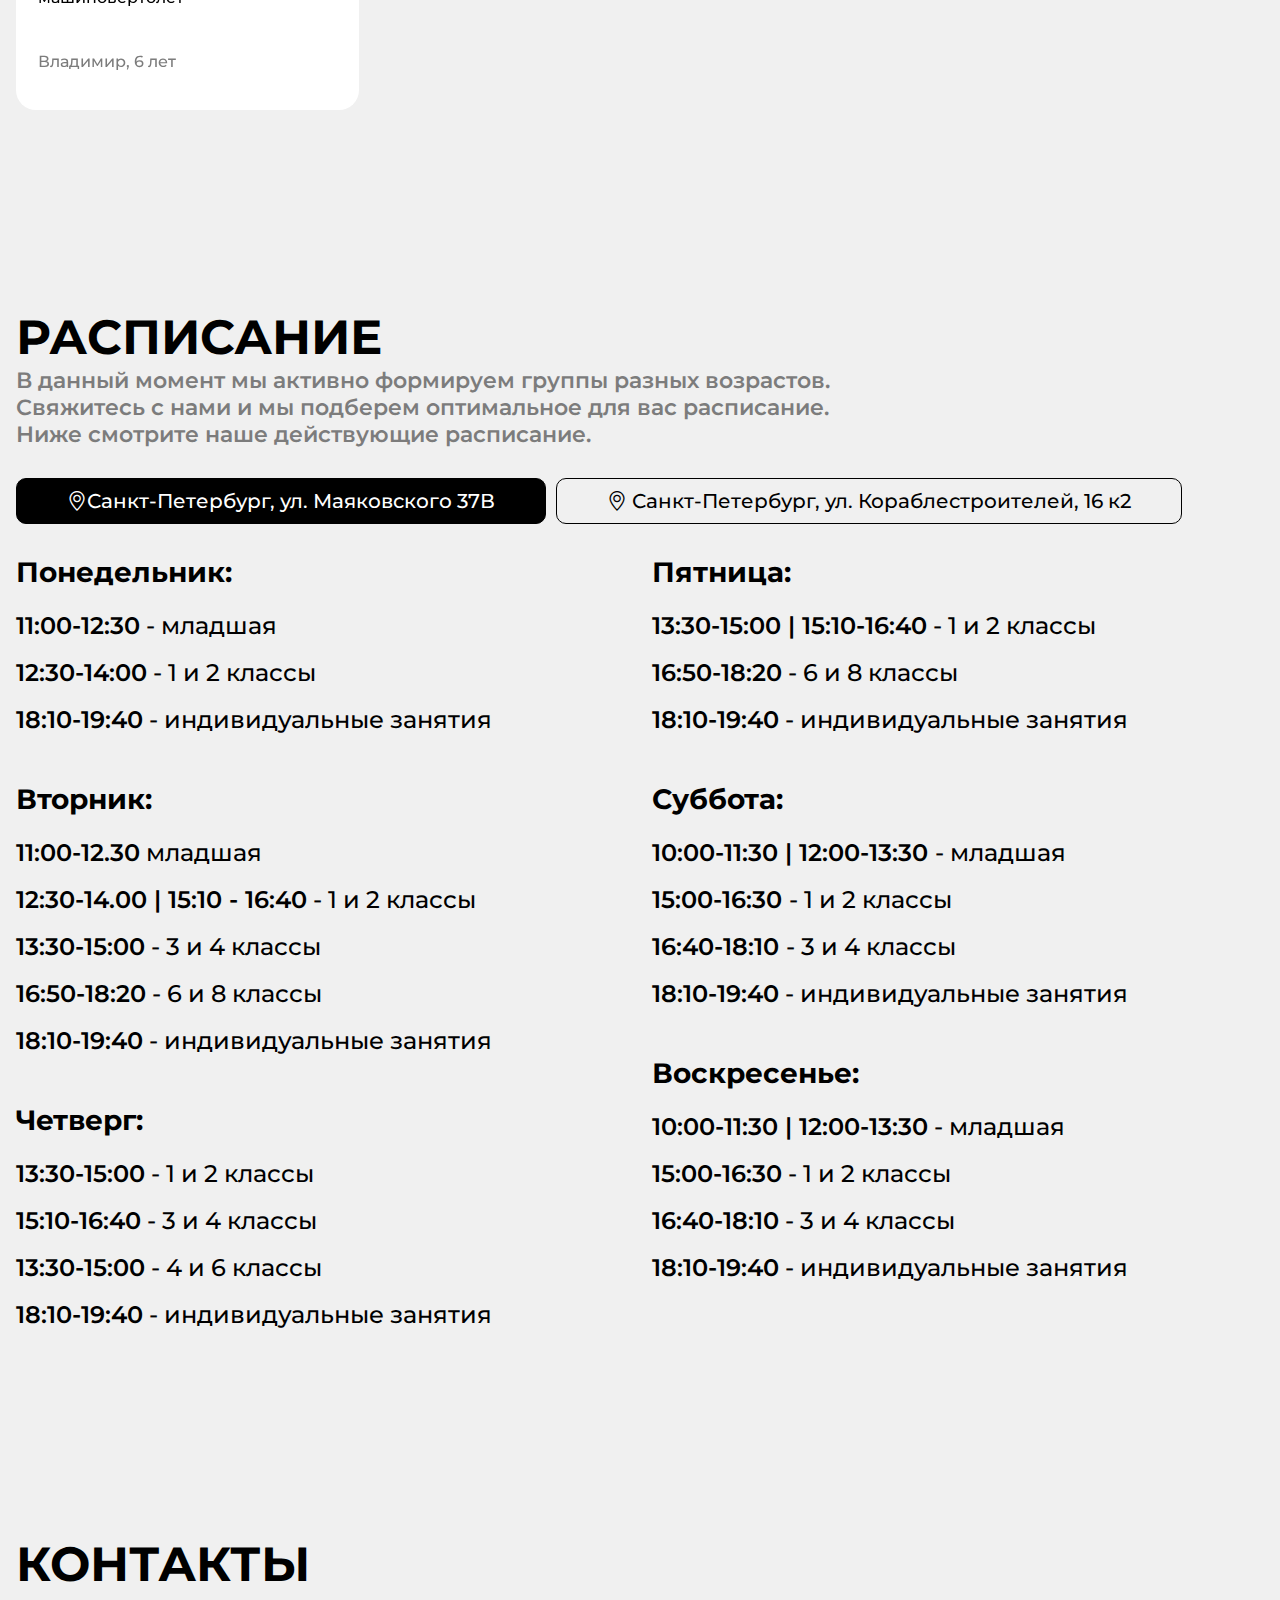
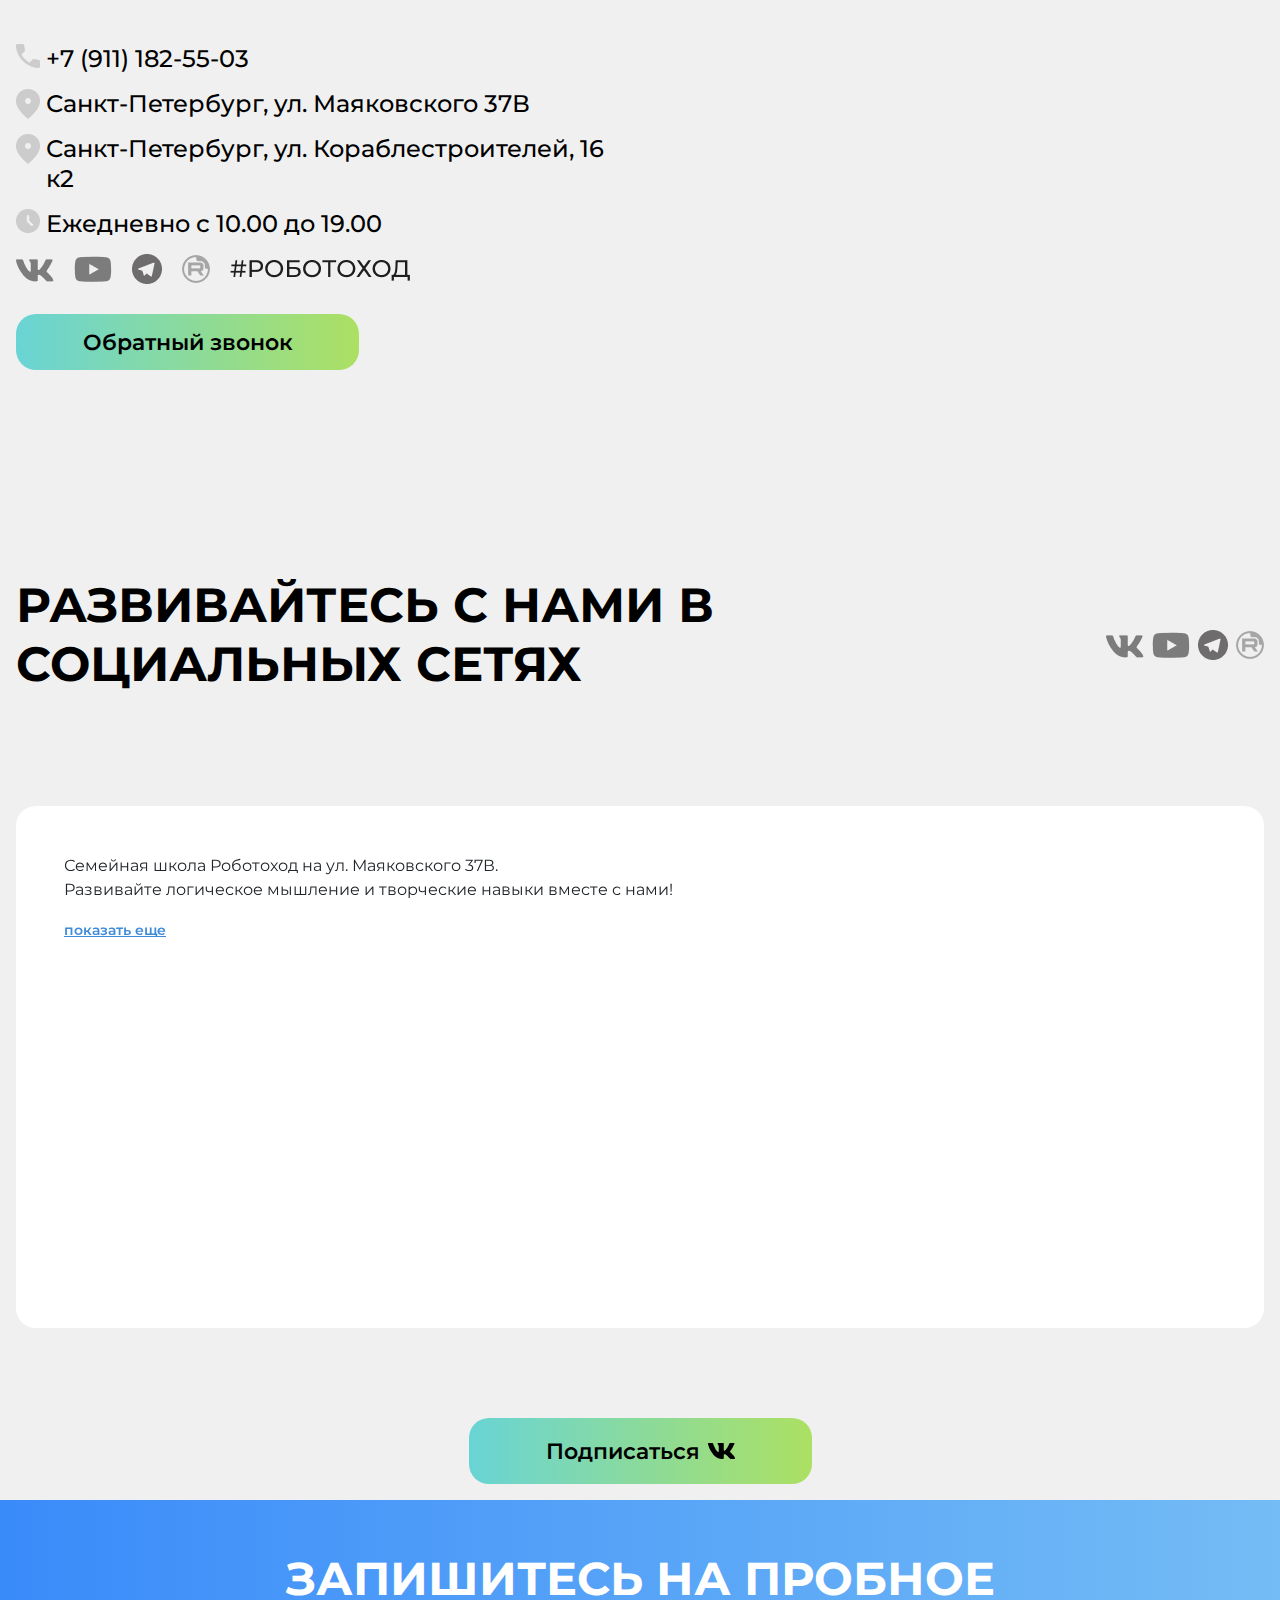
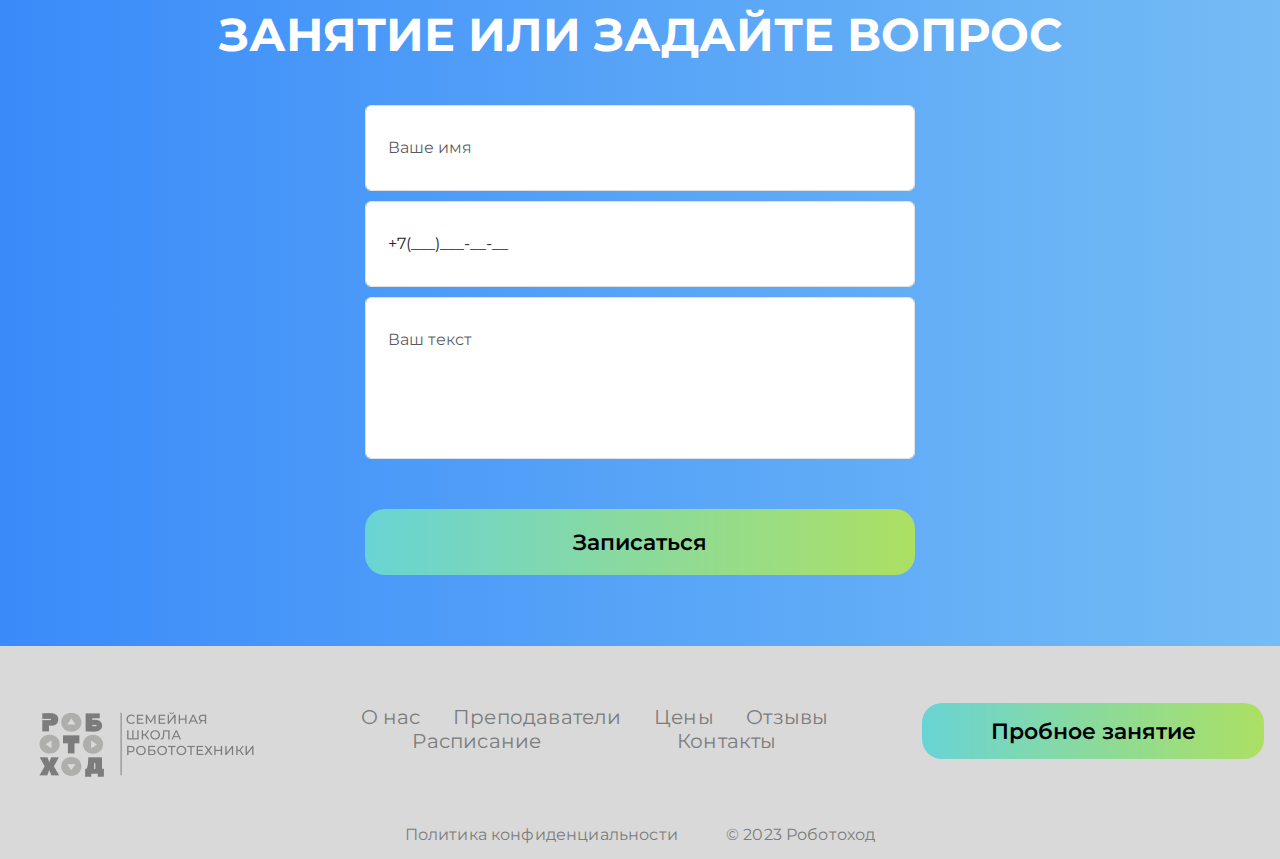
==== commit 5391ce3f: "Add phone validating" ====
--- a/index.html
+++ b/index.html
@@ -8,7 +8,7 @@
 
     <link rel="preconnect" href="https://fonts.googleapis.com">
     <link rel="preconnect" href="https://fonts.gstatic.com" crossorigin>
-    <link href="https://fonts.googleapis.com/css2?family=Montserrat:ital,wght@0,400;0,500;0,600;0,700;1,300;1,500&display=swap" rel="stylesheet">   
+    <link href="https://fonts.googleapis.com/css2?family=Montserrat:ital,wght@0,400;0,500;0,600;0,700;1,300;1,500&display=swap" rel="stylesheet">
     <link rel="stylesheet" href="https://cdn.jsdelivr.net/npm/bootstrap-icons@1.10.3/font/bootstrap-icons.css">
     <link rel="stylesheet"  href="https://cdn.jsdelivr.net/npm/bootstrap@5.3.0-alpha1/dist/css/bootstrap.min.css"/>
     <link rel="stylesheet"  href="https://cdn.jsdelivr.net/npm/swiper@8/swiper-bundle.min.css"/>
@@ -55,7 +55,7 @@
     <!-- /Yandex.Metrika counter -->
 </head>
 <body>
-    
+
     <header class="header">
         <div class="container d-flex justify-content-between align-items-center">
             <a href="index.html" class="hero__header-logo bg-cirgle">
@@ -64,7 +64,7 @@
             <div class="menu">
                 <button  type="button" class="menu__btn-close" >
                     <i class="icon-close"></i>
-                </button>   
+                </button>
                 <ul class="menu__list">
                     <li class="menu__item"><a class="menu__link btn-hover" href="#section1">О нас</a></li>
                     <li class="menu__item"><a class="menu__link btn-hover" href="#section2">Преподаватели</a></li>
@@ -100,7 +100,7 @@
             <button type="button" class="hero__btn btn-hover btn-js">Записаться на пробное занятие</button>
         </div>
     </section>
-    
+
     <section class="advantages" >
         <div class="container">
             <h2 class="advantages__title">Чем полезны уроки робототехники</h2>
@@ -119,7 +119,7 @@
                             <li class="advantages__card-item">Речь и умственные способности</li>
                             <li class="advantages__card-item">Внимательность</li>
                         </ul>
-                        <ul class="advantages__card-wrap-1">        
+                        <ul class="advantages__card-wrap-1">
                             <li class="advantages__card-item">Терпеливость</li>
                             <li class="advantages__card-item">Целеустремленность</li>
                             <li class="advantages__card-item">Усидчивость</li>
@@ -137,7 +137,7 @@
                             <li class="advantages__card-item">Поэтапно действовать от простого к сложному</li>
                             <li class="advantages__card-item">Самостоятельно принимать решения</li>
                             <li class="advantages__card-item">Уважать чужой труд</li>
-                        </ul>    
+                        </ul>
                         <ul class="advantages__card-wrap-1">
                             <li class="advantages__card-item">Доводить начатое дело до логического завершения</li>
                             <li class="advantages__card-item">Эффективно общаться с педагогами и сверстниками</li>
@@ -195,7 +195,7 @@
             <div class="about__item-text">
                 Мы показываем детям насколько неотъемлемо связаны эти направления. Ведь именно им предстоит использовать и развивать современные подходы в науке.
             </div>
-            <div class="about__img"> 
+            <div class="about__img">
                 <picture>
                     <source srcset="./images/logo-dest.png" media="(min-width: 768px)">
                     <img class="" src="./images/logo.png" alt="фото"/>
@@ -216,7 +216,7 @@
                     <div class="px-2 pt-2 px-lg-3 pt-lg-3">
                         <h3 class="teachers__card-title mb-2">Холмогоров Алексей</h3>
                         <div class="teachers__card-text">
-                            <p>Закончил СПбГЭТУ «ЛЭТИ», факультет радиотехники и телекоммуникаций.</p> 
+                            <p>Закончил СПбГЭТУ «ЛЭТИ», факультет радиотехники и телекоммуникаций.</p>
                             <p>
                                 “В школьные годы я начал заниматься радиотехникой во дворце творчества детей и молодёжи, там я познакомился с основами схемотехники, спаял свой первый радиоприемник и выучил азбуку Морзе. В данный момент я являюсь наставником для учеников «Семейной школы робототехники РОБОТОХОД»”.
                             </p>
@@ -235,7 +235,7 @@
                                 Закончила СПбГУТ им. проф. М.А. Бонч-Бруевича. Специализация: «Конструирование и производство радиоэлектронных средств» (Бакалавр) и «Информационные технологии в дизайне» (Магистр).
                             </p>
                             <p>
-                                Опыт преподавания по предметам технической направленности — более трех лет. Преподавала в Международной школе программирования и математики «Алгоритмика», а также в детском технопарке «Кванториум». 
+                                Опыт преподавания по предметам технической направленности — более трех лет. Преподавала в Международной школе программирования и математики «Алгоритмика», а также в детском технопарке «Кванториум».
                             </p>
 
                             <p>
@@ -253,14 +253,14 @@
                     <div class="px-2 pt-2 px-lg-3 pt-lg-3">
                         <h3 class="teachers__card-title mb-2">Усов Георгий</h3>
                         <div class="teachers__card-text">
-                            <p>Студент Санкт-Петербургского государственного университета аэрокосмического приборостроения, факультет «Мехатроника и мобильная робототехника».</p> 
+                            <p>Студент Санкт-Петербургского государственного университета аэрокосмического приборостроения, факультет «Мехатроника и мобильная робототехника».</p>
                             <p>
                                 С детства увлекался программированием и 3D-моделированием. Работал в таких программах, как: FluidSim, CODESYS, КОМПАС 3D, Fusion 360, Blender. Также хорошо разбираюсь в блочном программировании и разработке автоматизированных технических систем.
                             </p>
                             <p>
                                 Сейчас преподаю для детей в «Семейной школе робототехники РОБОТОХОД».
                             </p>
-                                     
+
                         </div>
                     </div>
                 </div>
@@ -646,7 +646,7 @@
 
         </div>
     </section>
-    
+
     <section class="contact" id="section6">
         <div class="container">
             <div class="row">
@@ -675,21 +675,21 @@
                         <li>
                             <a href="https://www.youtube.com/watch?v=D5Mx4vKE12M&ab_channel=%D0%A1%D0%B5%D0%BC%D0%B5%D0%B9%D0%BD%D0%B0%D1%8F%D0%A8%D0%BA%D0%BE%D0%BB%D0%B0%D0%A0%D0%BE%D0%B1%D0%BE%D1%82%D0%BE%D1%82%D0%B5%D1%85%D0%BD%D0%B8%D0%BA%D0%B8">
                                 <img src="./images/youtube.png" alt="">
-                                
+
                             </a>
                         </li>
                         <li>
-                            <a href="https://t.me/s/robotohod">   
+                            <a href="https://t.me/s/robotohod">
                                 <img src="./images/telegram.png" alt="">
                             </a>
                         </li>
                         <li>
-                            <a href="https://rutube.ru/channel/30231437/">   
+                            <a href="https://rutube.ru/channel/30231437/">
                                 <img src="./images/rutube.png" alt="">
                             </a>
                         </li>
                         <li>
-                            <a href="https://robotohod.com/">   
+                            <a href="https://robotohod.com/">
                                 <img src="./images/robo.png" alt="">
                             </a>
                         </li>
@@ -704,8 +704,8 @@
                 </div>
             </div>
         </div>
-    </section> 
-    
+    </section>
+
     <section class="social" >
         <div class="container">
             <div class="social__header">
@@ -719,16 +719,16 @@
                     <li class="me-2">
                         <a href="https://www.youtube.com/watch?v=D5Mx4vKE12M&ab_channel=%D0%A1%D0%B5%D0%BC%D0%B5%D0%B9%D0%BD%D0%B0%D1%8F%D0%A8%D0%BA%D0%BE%D0%BB%D0%B0%D0%A0%D0%BE%D0%B1%D0%BE%D1%82%D0%BE%D1%82%D0%B5%D1%85%D0%BD%D0%B8%D0%BA%D0%B8">
                             <img src="./images/youtube.png" alt="">
-                            
+
                         </a>
                     </li>
                     <li class="me-2">
-                        <a href="https://t.me/s/robotohod">   
+                        <a href="https://t.me/s/robotohod">
                             <img src="./images/telegram.png" alt="">
                         </a>
                     </li>
                     <li>
-                        <a href="https://rutube.ru/channel/30231437/">   
+                        <a href="https://rutube.ru/channel/30231437/">
                             <img src="./images/rutube.png" alt="">
                         </a>
                     </li>
@@ -779,31 +779,31 @@
     </section>
 
     <!-- <section class="buy">
-        
+
         <div class="container">
             <h2>покупка образовательных наборов</h2>
             <div class="buy__slider swiper">
                 <div class="swiper-wrapper">
 
                     <div class="swiper-slide">
-                        
+
                             <div class="bg-5D9BD4 price__card">
                                 <div class="price__card-img h-215 bg-white text-center pt-2">
                                     <img src="./images/buy-1.png" alt="">
                                 </div>
-                                
+
                                 <h3 class="text-center mt-4 mb-4">Lego WeDo</h3>
                                 <p class="text-center px-5">для юных гениев, которым важно познание Мира через пальчики. Яркое, интересное, поддерживающее импровизации ребенка.</p>
-            
+
                                 <div class="d-flex align-items-center justify-content-center mb-5 mt-36">
                                     <div class="price__elem2">Цена по запросу</div>
                                 </div>
-            
+
                                 <div>
                                     <button type="button" class="btn-white btn-hover accordion-item__btn btn-buy-js">Купить</button>
                                 </div>
                             </div>
-                        
+
                     </div>
 
                     <div class="swiper-slide">
@@ -813,11 +813,11 @@
                             </div>
                             <h3 class="text-center mt-4 mb-4">Lego Mindstorms Education</h3>
                             <p class="text-center px-5">для школьников, которым важно движение, открытие секретов науки через создание программирование робота. Школьник с нами начинает мыслить творчески.</p>
-        
+
                             <div class="d-flex align-items-center justify-content-center mb-5">
                                 <div class="price__elem2">Цена по запросу</div>
                             </div>
-        
+
                             <div>
                                 <button type="button" class="btn-white btn-hover accordion-item__btn btn-buy-js">Купить</button>
                             </div>
@@ -830,11 +830,11 @@
                             </div>
                             <h3 class="text-center mt-4 mb-4">Технолидер-1</h3>
                             <p class="text-center px-5">для гениев, которым нужен индивидуальный подход.</p>
-        
+
                             <div class="d-flex align-items-center justify-content-center mb-5 mt-54 mt-75 ">
                                 <div class="price__elem2">Цена по запросу</div>
                             </div>
-        
+
                             <div>
                                 <button type="button" class="btn-white btn-hover accordion-item__btn btn-buy-js">Купить</button>
                             </div>
@@ -857,7 +857,11 @@
                     <input type="text" class="form-control" placeholder="Ваше имя">
                 </div>
                 <div>
-                    <input type="text" class="form-control" placeholder="Номер телефона">
+                    <input type="tel" class="form-control online_phone"
+                           placeholder="+7(___)___-__-__"
+                           value="+7(___)___-__-__"
+                           pattern="\+7[\(]{0,1}9[0-9]{2}[\)]{0,1}\d{3}[-]{0,1}\d{2}[-]{0,1}\d{2}"
+                           required>
                 </div>
                 <div>
                     <textarea name="" id="" class="form-control form-control-ta" placeholder="Ваш текст"></textarea>
@@ -884,7 +888,12 @@
                             <input type="text" class="form-control" name="Имя" placeholder="Ваше имя">
                         </div>
                         <div>
-                            <input type="tel" class="form-control" name="Телефон" placeholder="Номер телефона">
+                            <input type="tel"
+                                   class="form-control online_phone" name="Телефон"
+                                   placeholder="+7(___)___-__-__"
+                                   value="+7(___)___-__-__"
+                                   pattern="\+7[\(]{0,1}9[0-9]{2}[\)]{0,1}\d{3}[-]{0,1}\d{2}[-]{0,1}\d{2}"
+                                   required>
                         </div>
                         <div class="d-flex flex-column">
                             <button type="submit"
@@ -921,7 +930,14 @@
                             <input type="text" class="form-control" name="Имя" placeholder="Ваше имя">
                         </div>
                         <div>
-                            <input type="tel" class="form-control" name="Телефон" placeholder="Номер телефона">
+                            <input
+                                type="tel"
+                                class="form-control online_phone"
+                                name="Телефон"
+                                placeholder="+7(___)___-__-__"
+                                value="+7(___)___-__-__"
+                                pattern="\+7[\(]{0,1}9[0-9]{2}[\)]{0,1}\d{3}[-]{0,1}\d{2}[-]{0,1}\d{2}"
+                                required>
                         </div>
                         <div class="d-flex flex-column">
                             <button type="submit"
@@ -988,7 +1004,7 @@
             </ul>
         </div>
     </footer>
-    
+
     <script src="https://cdn.jsdelivr.net/npm/bootstrap@5.3.0-alpha1/dist/js/bootstrap.bundle.min.js"></script>
     <script src="https://cdn.jsdelivr.net/npm/swiper@8/swiper-bundle.min.js"></script>
     <script src="js/jquery-3.6.3.min.js"></script>
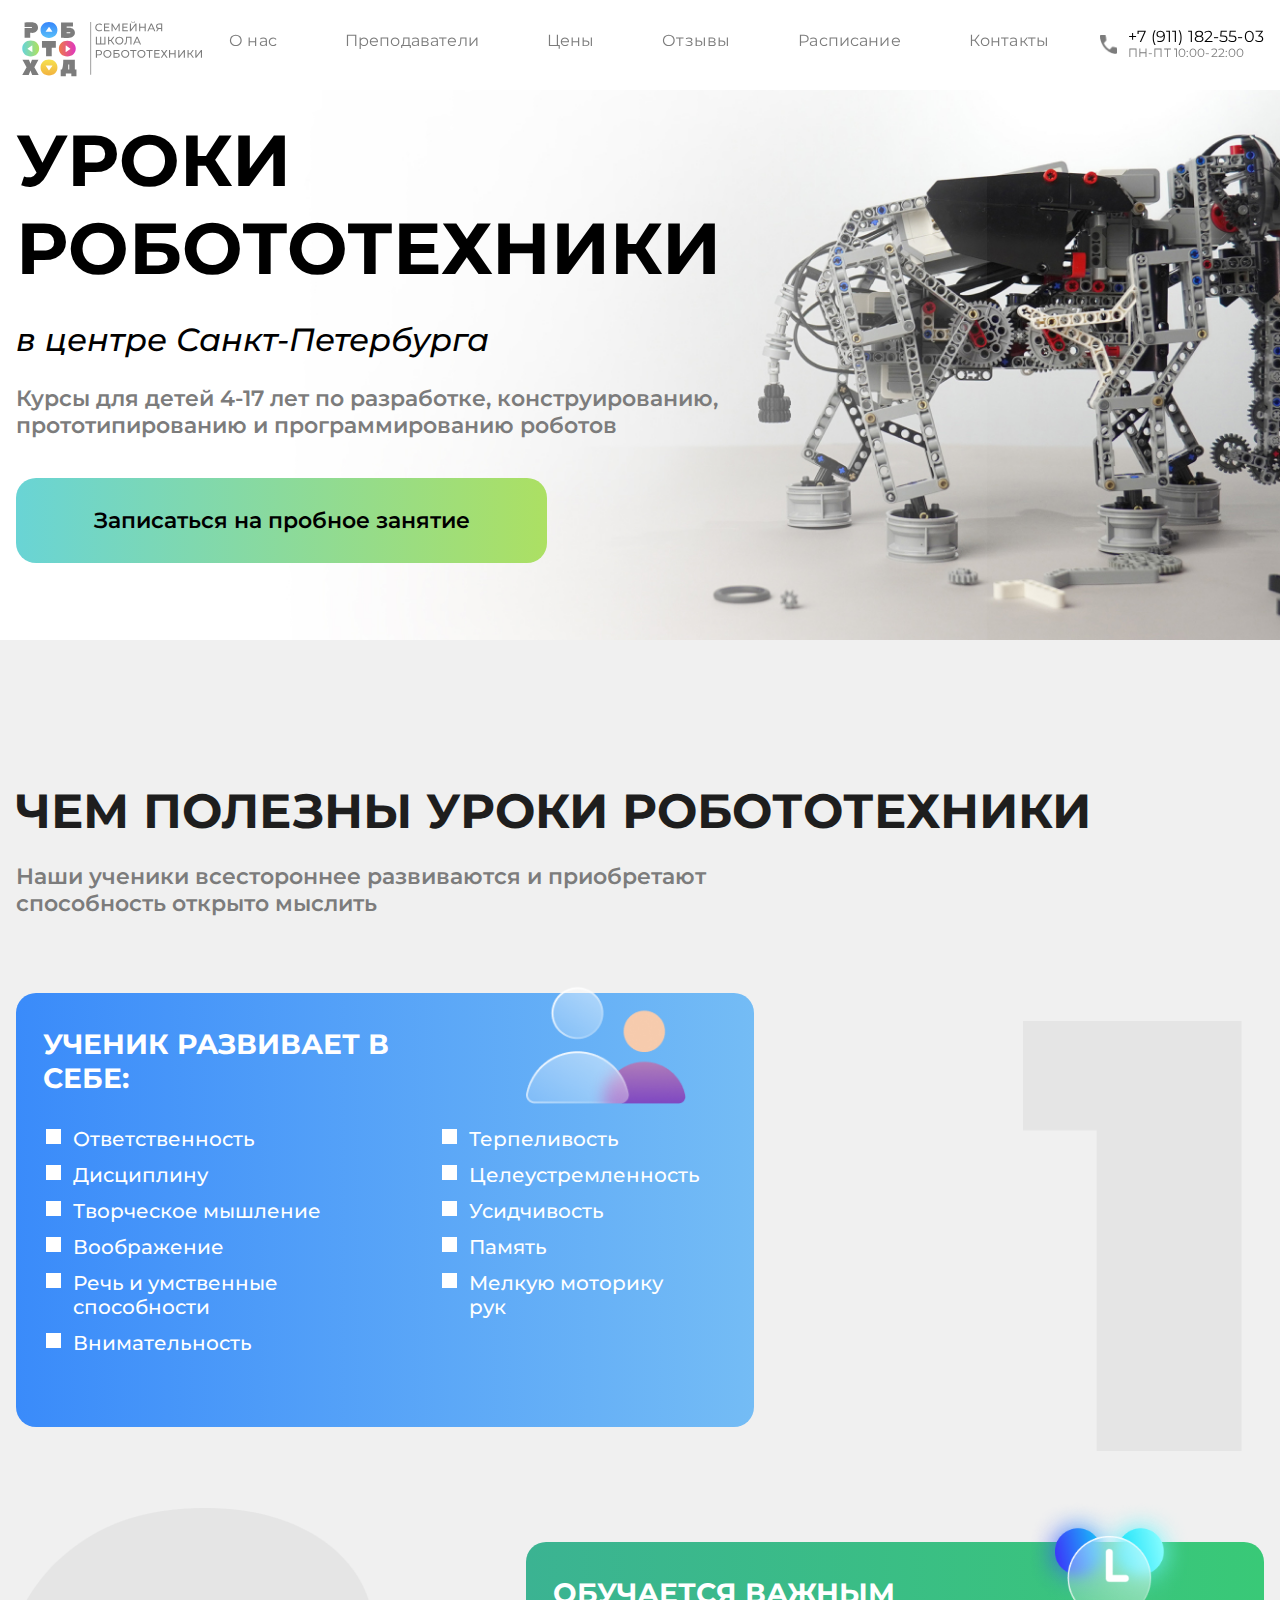
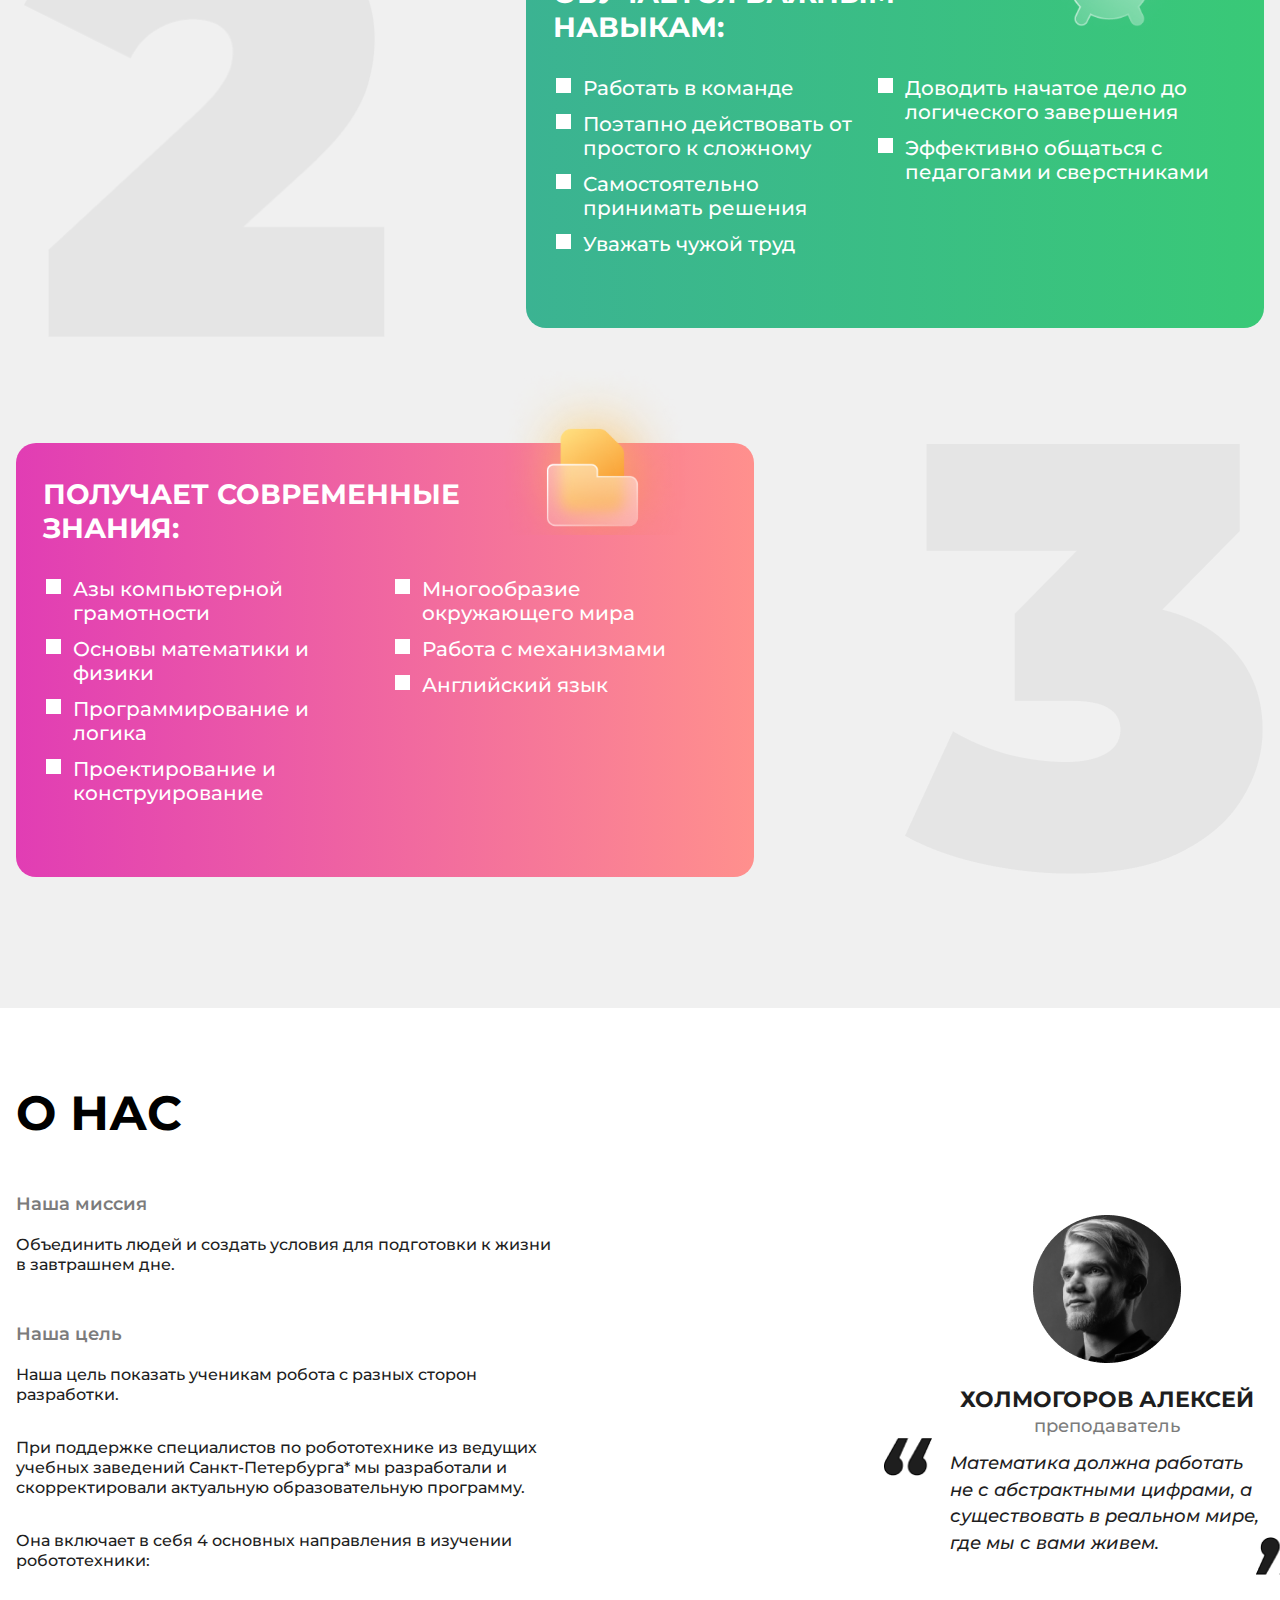
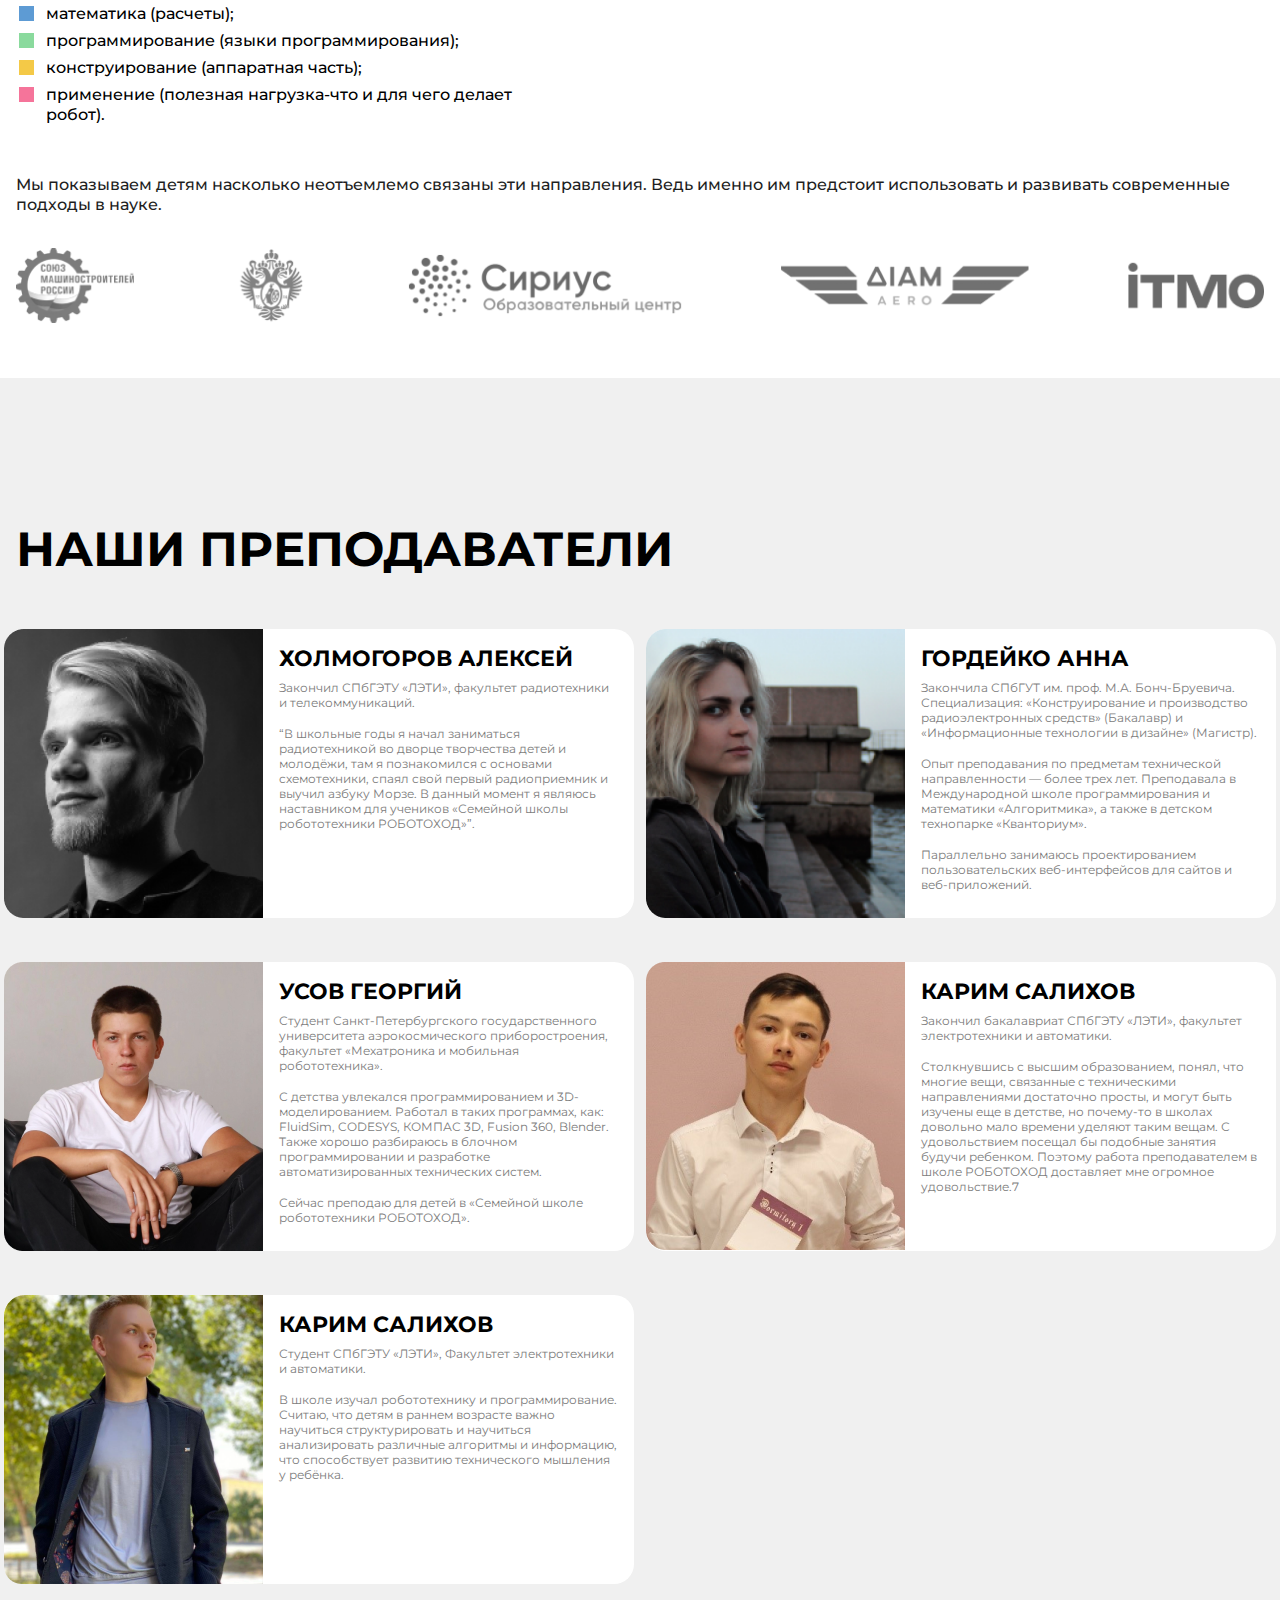
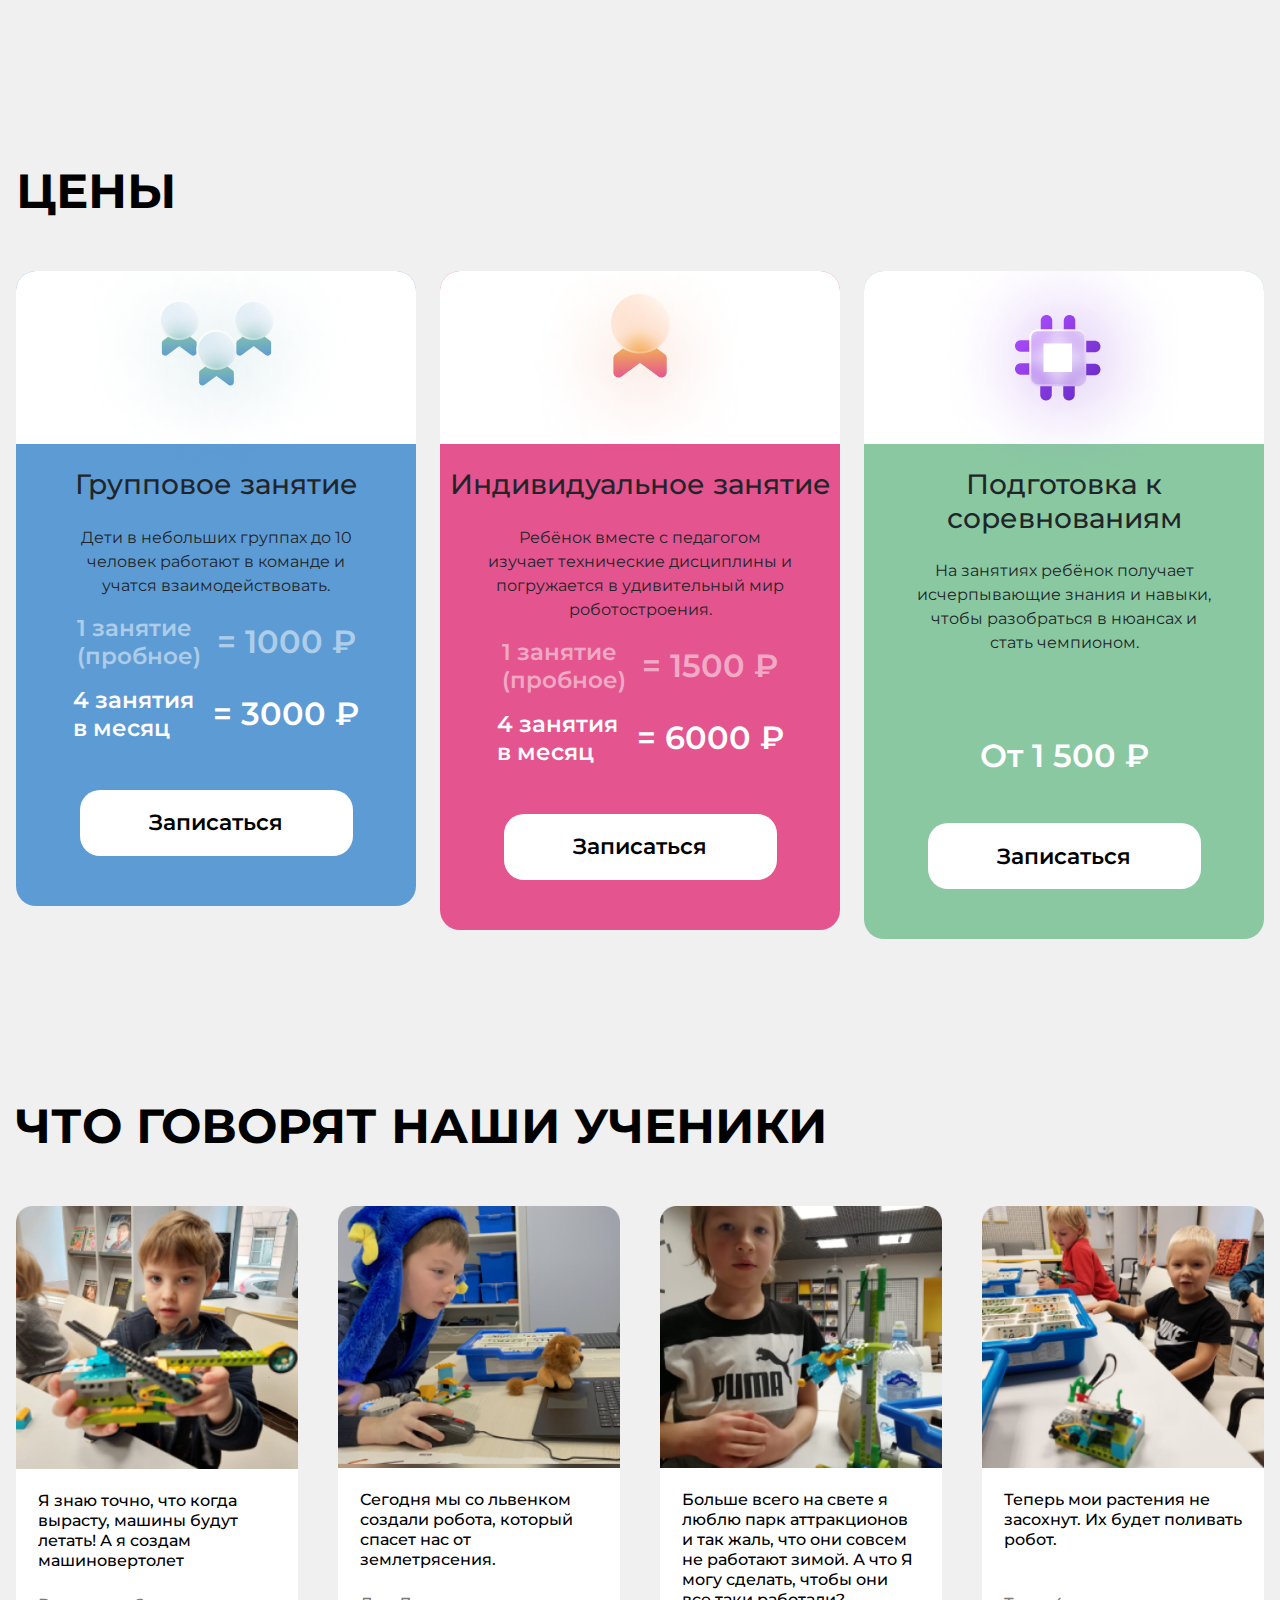
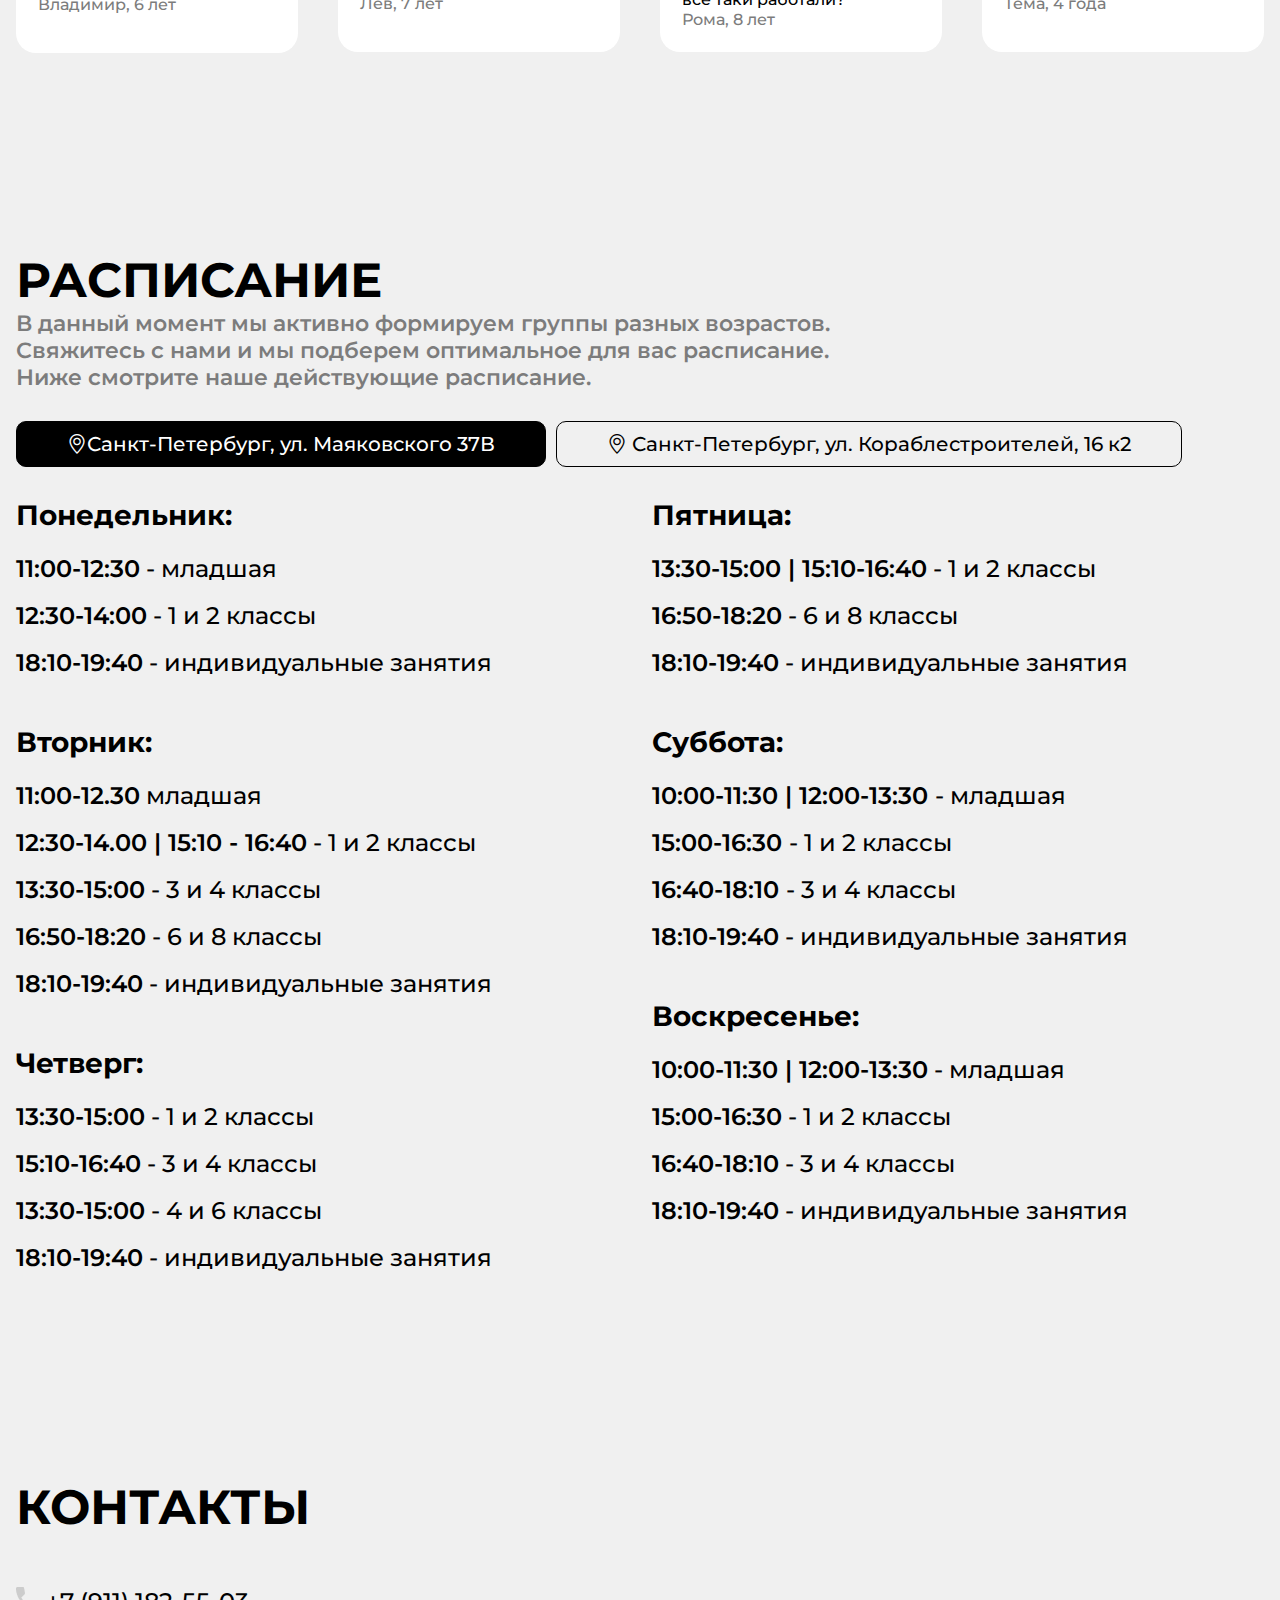
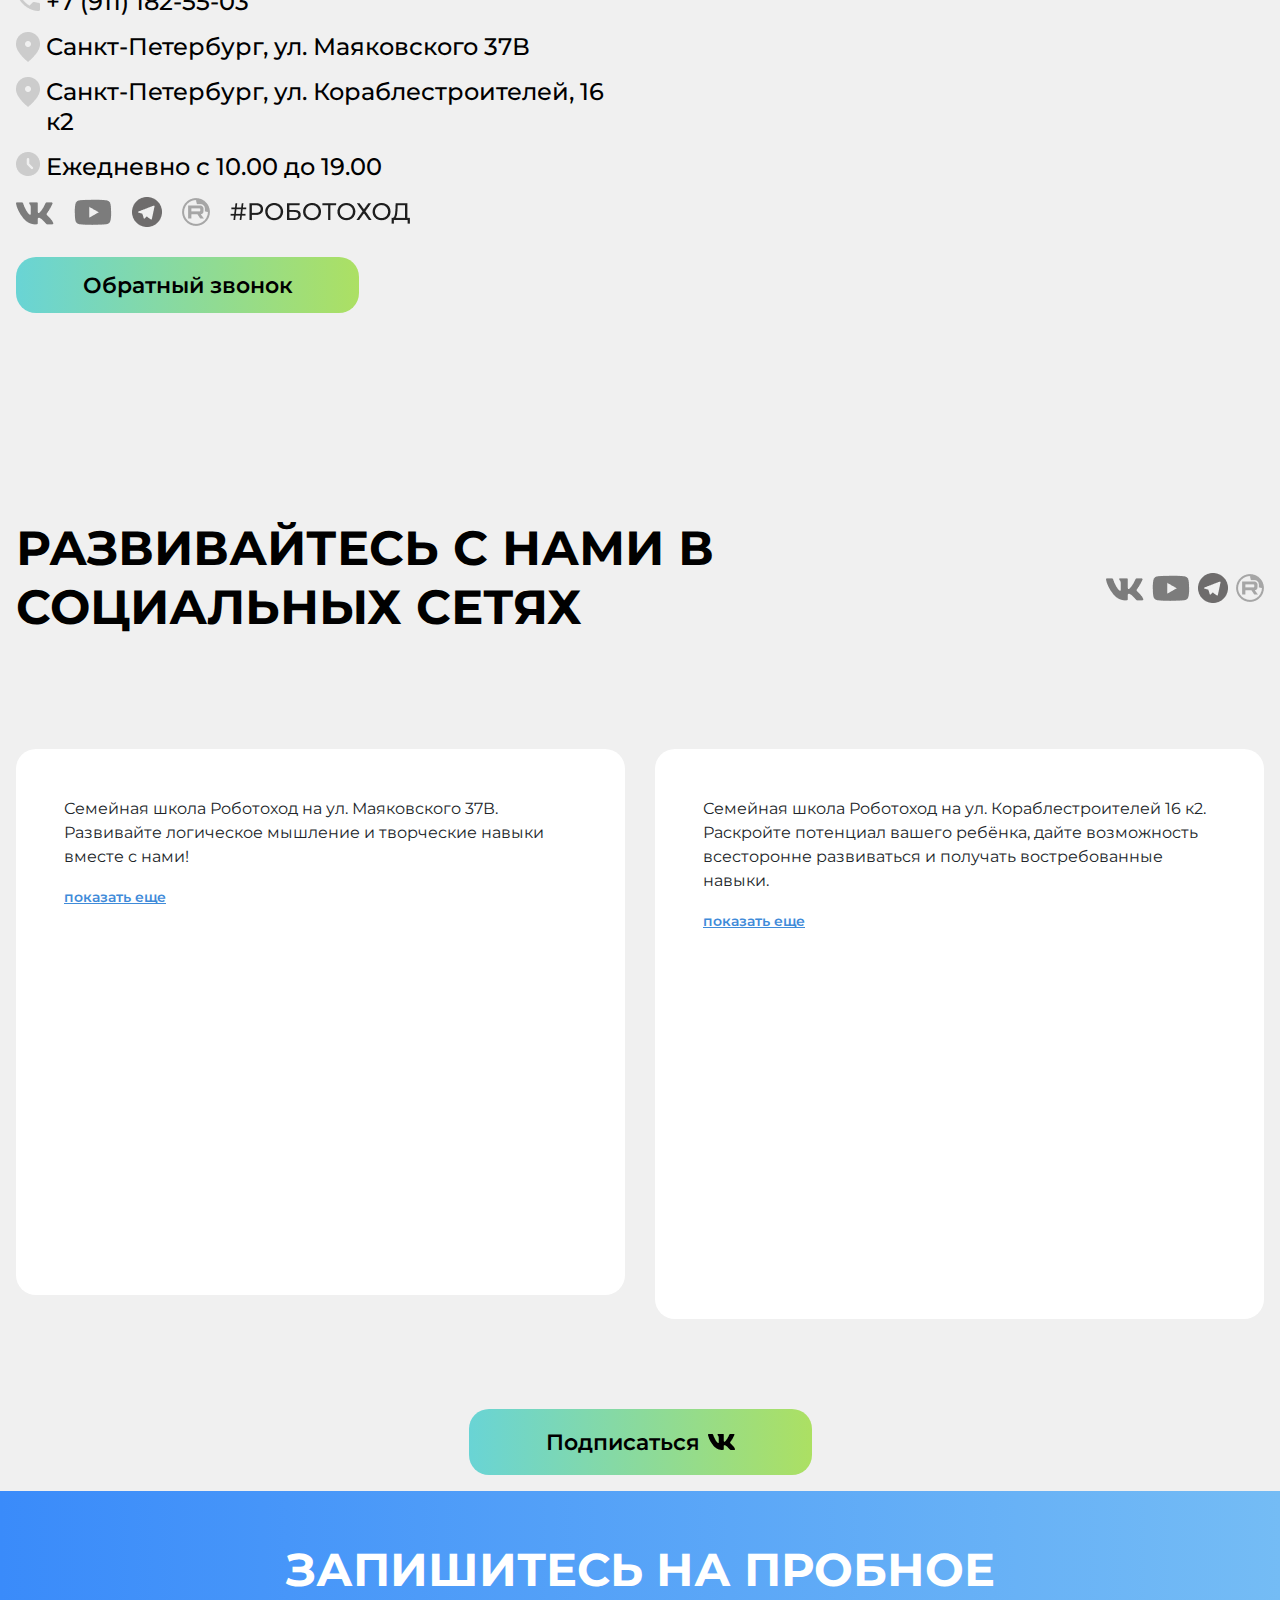
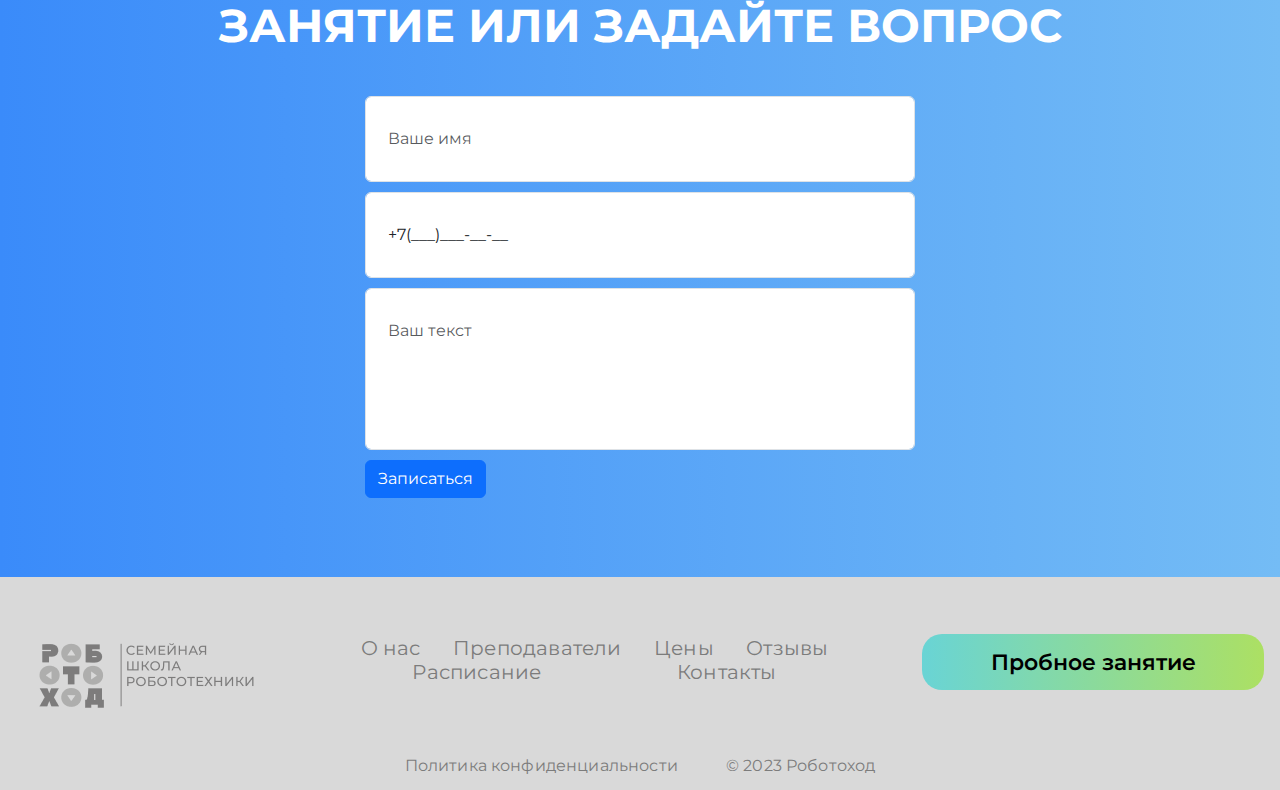
==== commit e2380eed: "Merge 481aa7c00472481e0b29f41b822deeef8f13b35b into 8724e4508724b577d823c093860a82f4550a0401" ====
--- a/index.html
+++ b/index.html
@@ -852,21 +852,26 @@
     <section class="free-feedback" >
         <div class="container">
             <h2>Запишитесь на пробное занятие или задайте вопрос</h2>
-            <form action="#" class="free-feedback__form">
+            <form class="free-feedback__form">
                 <div>
-                    <input type="text" class="form-control" placeholder="Ваше имя">
+                    <input type="text" class="form-control"name="Имя"  placeholder="Ваше имя" required>
                 </div>
                 <div>
-                    <input type="tel" class="form-control online_phone"
+                    <input type="tel" class="form-control online_phone" name="Телефон"
                            placeholder="+7(___)___-__-__"
                            value="+7(___)___-__-__"
                            pattern="\+7[\(]{0,1}9[0-9]{2}[\)]{0,1}\d{3}[-]{0,1}\d{2}[-]{0,1}\d{2}"
                            required>
                 </div>
                 <div>
-                    <textarea name="" id="" class="form-control form-control-ta" placeholder="Ваш текст"></textarea>
-                </div>
-                <button class="social__btn btn-hover">Записаться</button>
+                    <textarea name="Вопрос" id="" class="form-control form-control-ta" placeholder="Ваш текст"></textarea>
+                </div>
+                <button type="submit"
+                        class="btn btn-primary mb-2"
+                        data-bs-toggle="modal"
+                        data-bs-dismiss="modal"
+                        data-bs-target="#myModal-2"
+                >Записаться</button>
             </form>
         </div>
     </section>
@@ -885,7 +890,7 @@
                             <option>Санкт-Петербург, ул Кораблестроителей 16,к2</option>
                         </select>
                         <div>
-                            <input type="text" class="form-control" name="Имя" placeholder="Ваше имя">
+                            <input type="text" class="form-control" name="Имя" placeholder="Ваше имя" required>
                         </div>
                         <div>
                             <input type="tel"
@@ -927,7 +932,7 @@
                             <option>Технолидер-1</option>
                         </select>
                         <div>
-                            <input type="text" class="form-control" name="Имя" placeholder="Ваше имя">
+                            <input type="text" class="form-control" name="Имя" placeholder="Ваше имя" required>
                         </div>
                         <div>
                             <input
